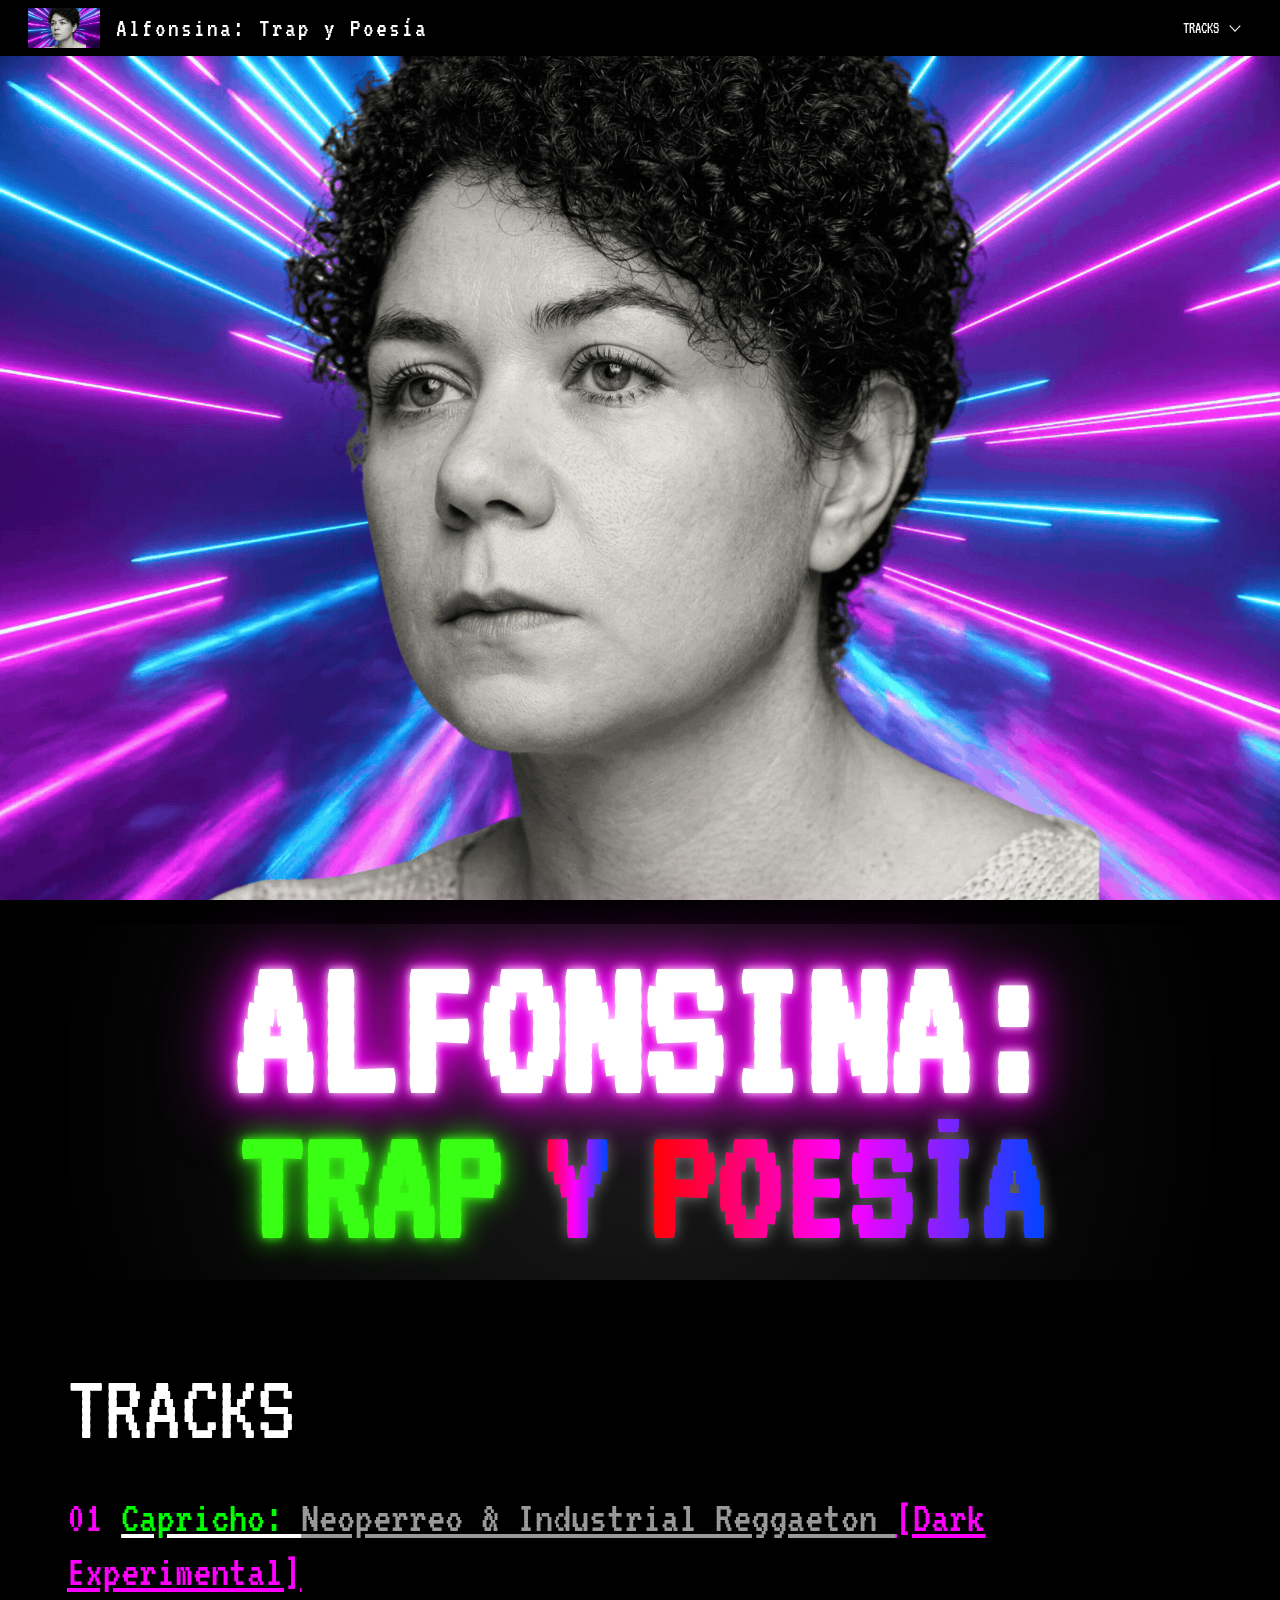
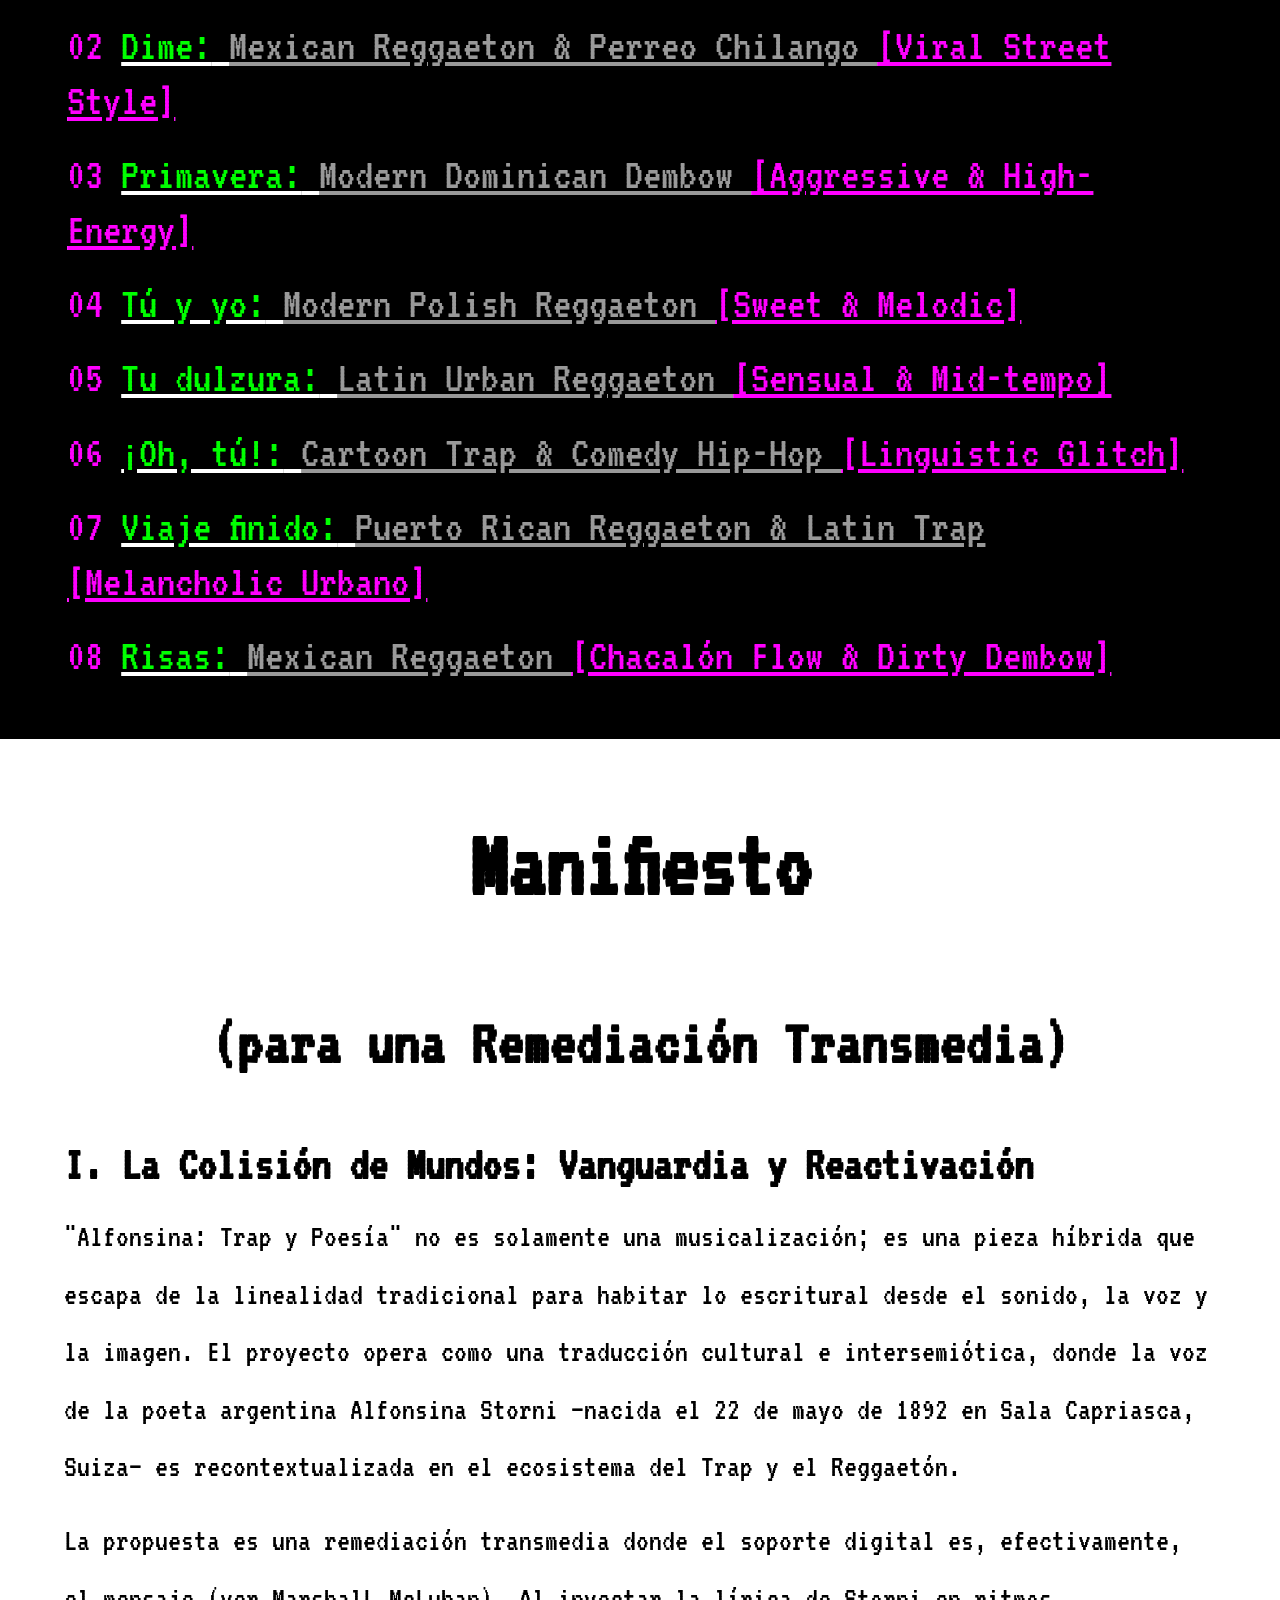
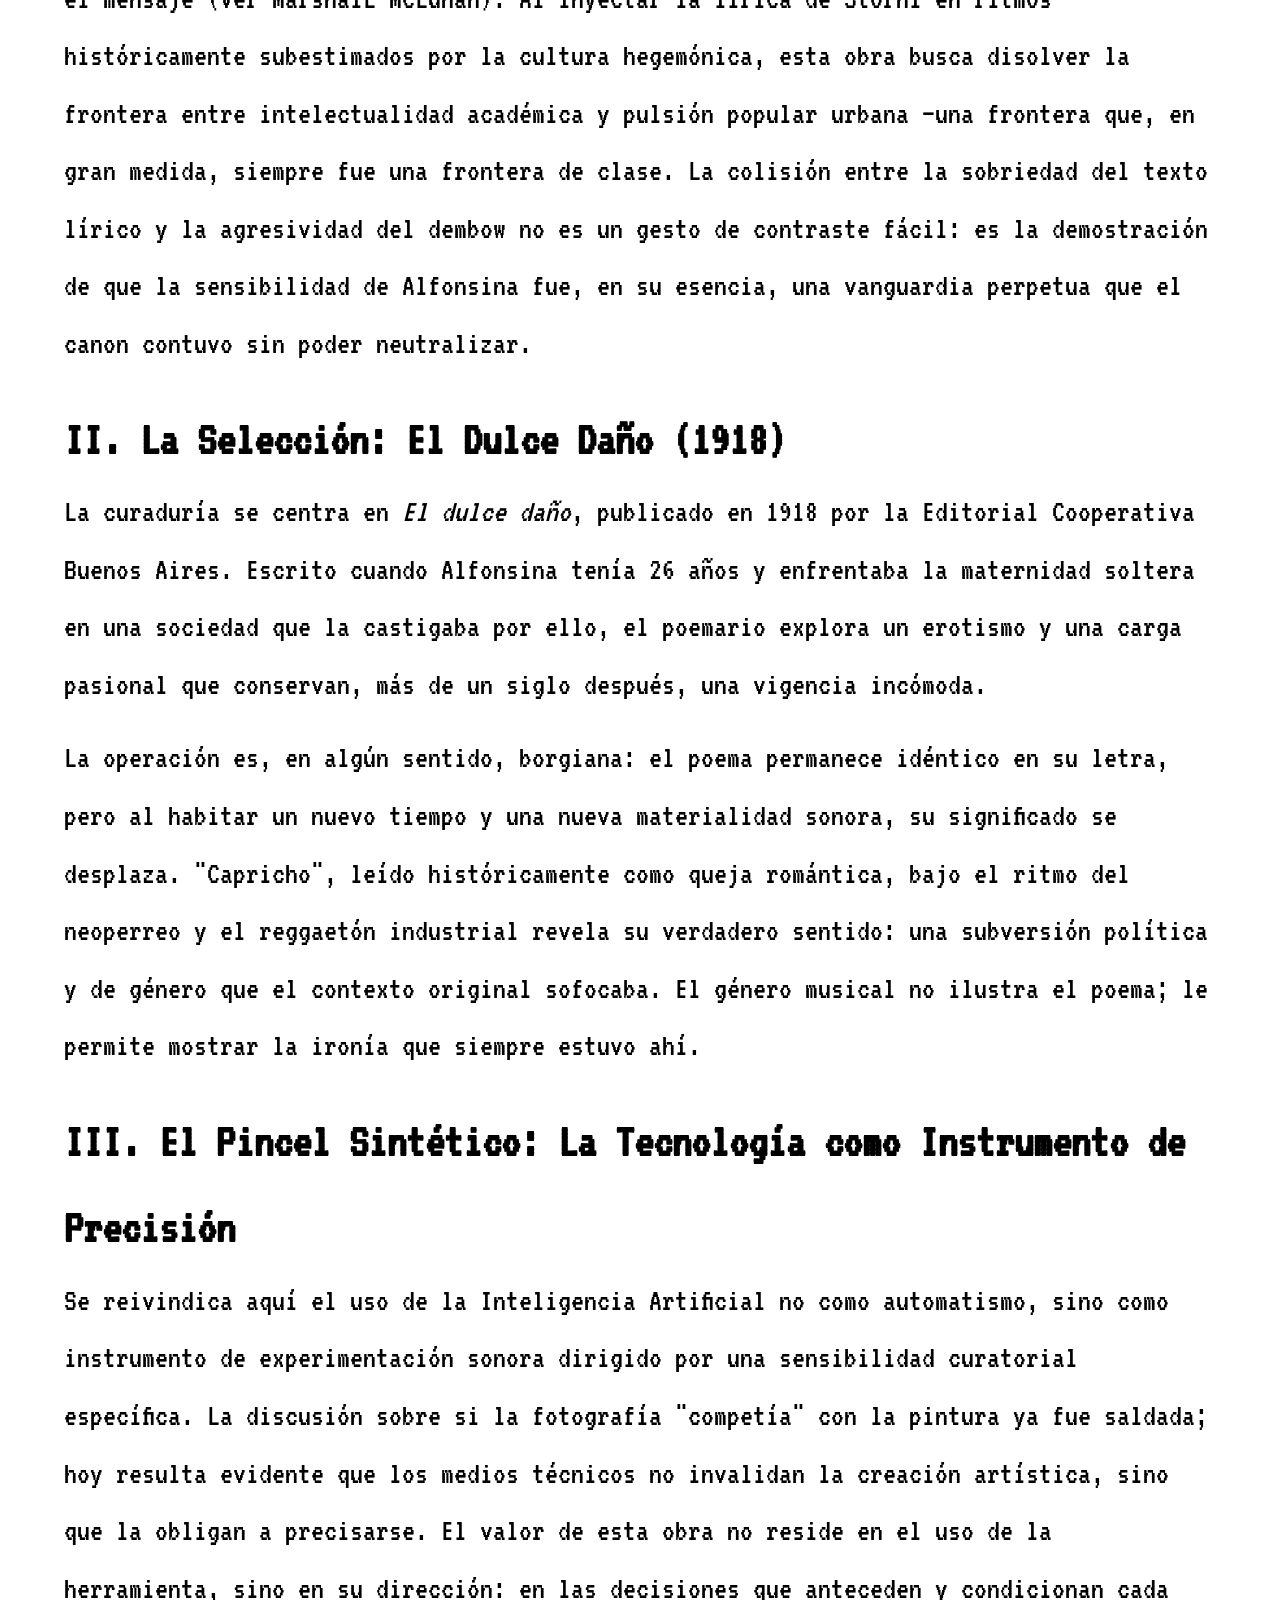
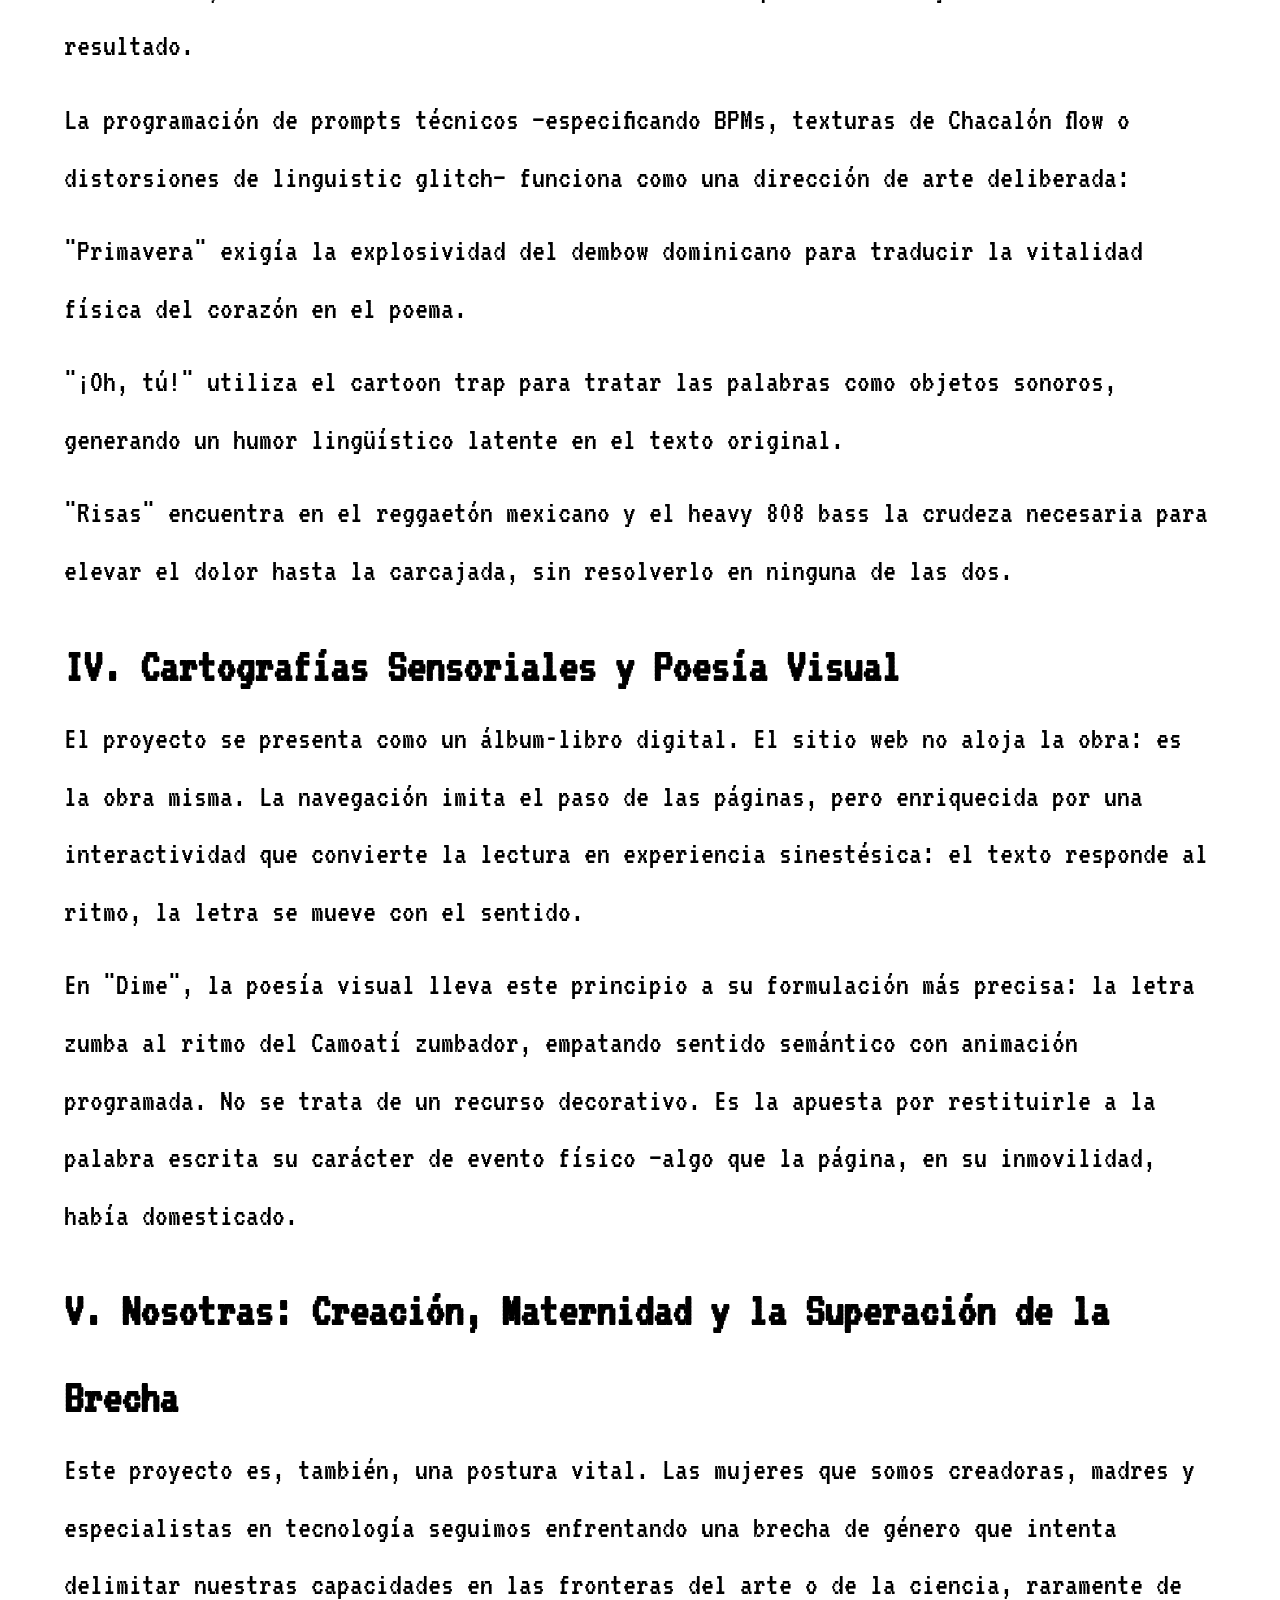
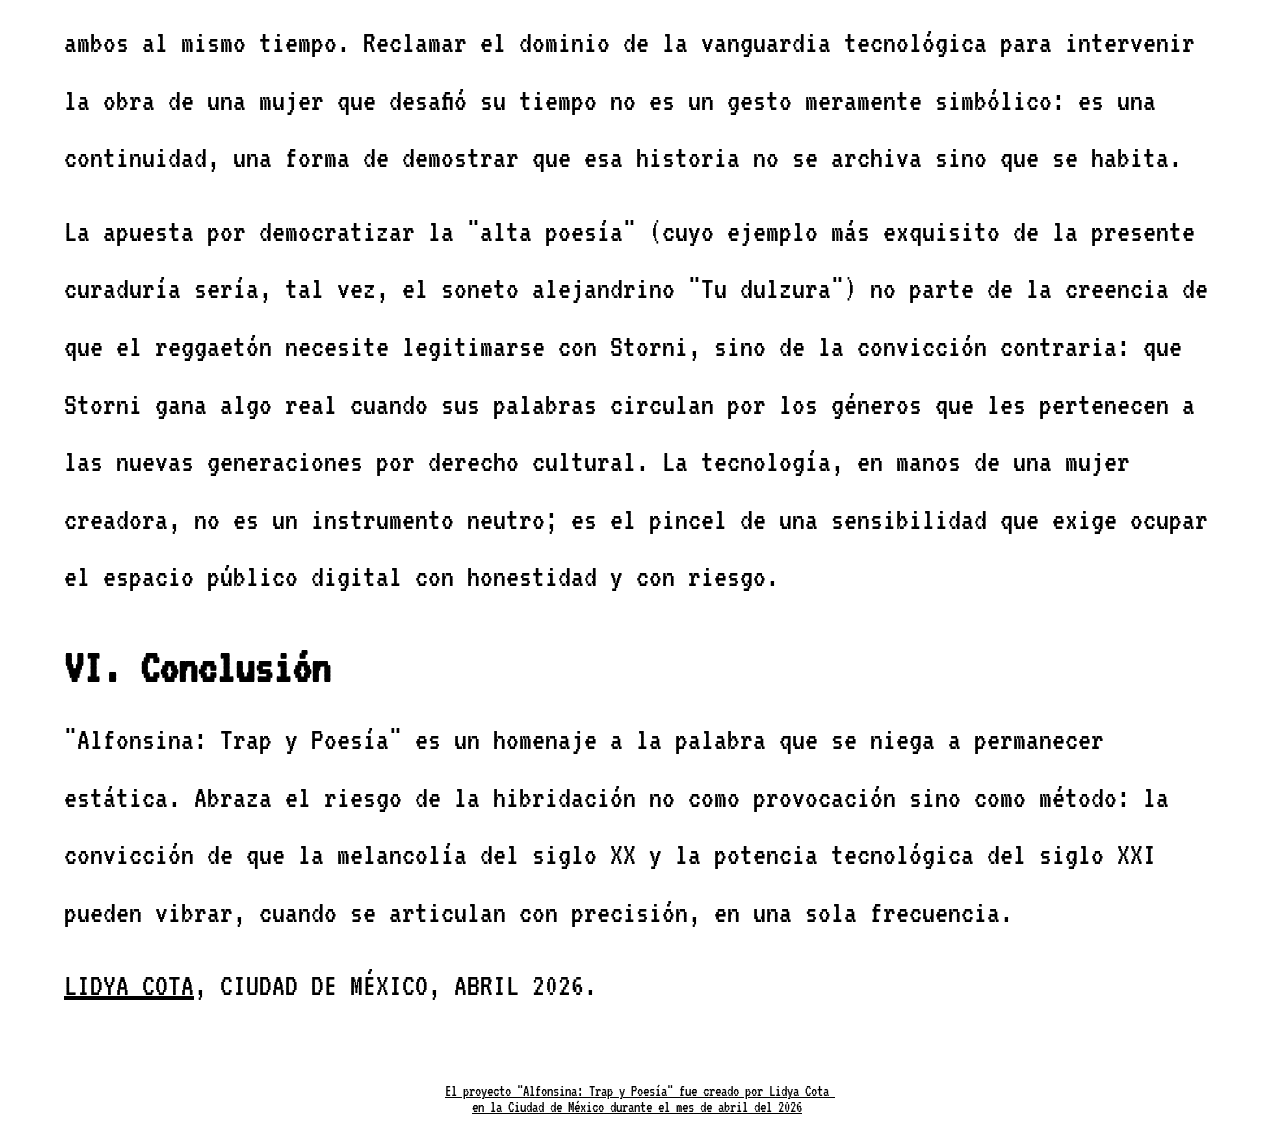
==== index.html @ 33f03bf6 "Initial commit" ====
<!DOCTYPE html>
<html lang="es"><head><meta charset="utf-8"><meta name="viewport" content="width=device-width, initial-scale=1"><meta name="theme-color" content="#050505"><title>Alfonsina: Trap y Poesía</title><link rel="canonical" href="https://alfonsinatrapypoesia.lidyacota.com/"><link rel="icon" href="./assets/alfonsina.png"><link rel="preconnect" href="https://fonts.googleapis.com"><link rel="preconnect" href="https://fonts.gstatic.com" crossorigin><link href="https://fonts.googleapis.com/css2?family=VT323&family=Roboto+Mono:wght@400;700&family=Audiowide&display=swap" rel="stylesheet"><link rel="stylesheet" href="./assets/site.css"><link rel="stylesheet" href="./assets/home.css"><link rel="stylesheet" href="./assets/layout.css"></head><body><header class="site-header"><a class="brand" href="./inicio/index.html"><img src="./assets/alfonsina.png" alt="" width="72" height="40"><span>Alfonsina: Trap y Poesía</span></a><nav class="site-nav"><details class="tracks-menu"><summary>TRACKS</summary><div class="menu-list"><a href="./inicio/index.html">TRACKS</a><a href="./inicio/capricho/index.html">01 Capricho</a><a href="./inicio/dime/index.html">02 Dime</a><a href="./inicio/primavera/index.html">03 Primavera</a><a href="./inicio/tu-y-yo/index.html">04 Tú y yo</a><a href="./inicio/tu-dulzura/index.html">05 Tu dulzura</a><a href="./inicio/oh-tu/index.html">06 ¡Oh, tú!</a><a href="./inicio/viaje-finido/index.html">07 Viaje finido</a><a href="./inicio/risas/index.html">08 Risas</a></div></details></nav></header><main><section class="album-cover"><img class="cover-image" src="./assets/alfonsina-cabecera.gif" alt="" width="1920" height="1080"></section><section class="title-block original-block"><div class="title-art">

    <div class="homepage-container">
        <h1 class="title-main">
            <span class="alfonsina">Alfonsina:</span>
            <div class="bottom-line">
                <span class="trap">Trap</span>
                <span class="y-poesia">y</span>
                <span class="y-poesia">Poesía</span>
            </div>
        </h1>
    </div>

</div></section><section class="track-index" id="tracks"><h2>TRACKS</h2><div class="track-list"><a class="track-row" href="./inicio/capricho/index.html"><span style="color: #ff00ff; font-size: 45.33333333333333px; vertical-align: baseline;">01</span><span style="font-size: 45.33333333333333px; vertical-align: baseline;"> </span><span><span style="color: #00ff00; font-size: 45.33333333333333px; vertical-align: baseline;">Capricho: </span><span style="color: #999999; font-size: 45.33333333333333px; text-decoration: underline; vertical-align: baseline;">Neoperreo &amp; Industrial Reggaeton </span><span style="color: #ff00ff; font-size: 45.33333333333333px; text-decoration: underline; vertical-align: baseline;">[Dark Experimental]</span></span></a><a class="track-row" href="./inicio/dime/index.html"><span style="color: #ff00ff; font-size: 45.33333333333333px; vertical-align: baseline;">02</span><span style="font-size: 45.33333333333333px; vertical-align: baseline;"> </span><span><span style="color: #00ff00; font-size: 45.33333333333333px; vertical-align: baseline;">Dime:</span><span style="color: #999999; font-size: 45.33333333333333px; vertical-align: baseline;"> </span><span style="color: #999999; font-size: 45.33333333333333px; text-decoration: underline; vertical-align: baseline;">Mexican Reggaeton &amp; Perreo Chilango </span><span style="color: #ff00ff; font-size: 45.33333333333333px; text-decoration: underline; vertical-align: baseline;">[Viral Street Style]</span></span></a><a class="track-row" href="./inicio/primavera/index.html"><span style="color: #ff00ff; font-size: 45.33333333333333px; vertical-align: baseline;">03</span><span style="font-size: 45.33333333333333px; vertical-align: baseline;"> </span><span><span style="color: #00ff00; font-size: 45.33333333333333px; vertical-align: baseline;">Primavera:</span><span style="color: #999999; font-size: 45.33333333333333px; vertical-align: baseline;"> </span><span style="color: #999999; font-size: 45.33333333333333px; text-decoration: underline; vertical-align: baseline;">Modern Dominican Dembow </span><span style="color: #ff00ff; font-size: 45.33333333333333px; text-decoration: underline; vertical-align: baseline;">[Aggressive &amp; High-Energy]</span></span></a><a class="track-row" href="./inicio/tu-y-yo/index.html"><span style="color: #ff00ff; font-size: 45.33333333333333px; vertical-align: baseline;">04</span><span style="font-size: 45.33333333333333px; vertical-align: baseline;"> </span><span><span style="color: #00ff00; font-size: 45.33333333333333px; vertical-align: baseline;">Tú y yo:</span><span style="color: #999999; font-size: 45.33333333333333px; vertical-align: baseline;"> </span><span style="color: #999999; font-size: 45.33333333333333px; text-decoration: underline; vertical-align: baseline;">Modern Polish Reggaeton </span><span style="color: #ff00ff; font-size: 45.33333333333333px; text-decoration: underline; vertical-align: baseline;">[Sweet &amp; Melodic]</span></span></a><a class="track-row" href="./inicio/tu-dulzura/index.html"><span style="color: #ff00ff; font-size: 45.33333333333333px; vertical-align: baseline;">05</span><span style="font-size: 45.33333333333333px; vertical-align: baseline;"> </span><span><span style="color: #00ff00; font-size: 45.33333333333333px; vertical-align: baseline;">Tu dulzura:</span><span style="color: #999999; font-size: 45.33333333333333px; vertical-align: baseline;"> </span><span style="color: #999999; font-size: 45.33333333333333px; text-decoration: underline; vertical-align: baseline;">Latin Urban Reggaeton </span><span style="color: #ff00ff; font-size: 45.33333333333333px; text-decoration: underline; vertical-align: baseline;">[Sensual &amp; Mid-tempo]</span></span></a><a class="track-row" href="./inicio/oh-tu/index.html"><span style="color: #ff00ff; font-size: 45.33333333333333px; vertical-align: baseline;">06</span><span style="font-size: 45.33333333333333px; vertical-align: baseline;"> </span><span><span style="color: #00ff00; font-size: 45.33333333333333px; vertical-align: baseline;">¡Oh, tú!:</span><span style="color: #999999; font-size: 45.33333333333333px; vertical-align: baseline;"> </span><span style="color: #999999; font-size: 45.33333333333333px; text-decoration: underline; vertical-align: baseline;">Cartoon Trap &amp; Comedy Hip-Hop </span><span style="color: #ff00ff; font-size: 45.33333333333333px; text-decoration: underline; vertical-align: baseline;">[Linguistic Glitch]</span></span></a><a class="track-row" href="./inicio/viaje-finido/index.html"><span style="color: #ff00ff; font-size: 45.33333333333333px; vertical-align: baseline;">07</span><span style="font-size: 45.33333333333333px; vertical-align: baseline;"> </span><span><span style="color: #00ff00; font-size: 45.33333333333333px; vertical-align: baseline;">Viaje finido:</span><span style="color: #999999; font-size: 45.33333333333333px; vertical-align: baseline;"> </span><span style="color: #999999; font-size: 45.33333333333333px; text-decoration: underline; vertical-align: baseline;">Puerto Rican Reggaeton &amp; Latin Trap </span><span style="color: #ff00ff; font-size: 45.33333333333333px; text-decoration: underline; vertical-align: baseline;">[Melancholic Urbano]</span></span></a><a class="track-row" href="./inicio/risas/index.html"><span style="color: #ff00ff; font-size: 45.33333333333333px; vertical-align: baseline;">08</span><span style="font-size: 45.33333333333333px; vertical-align: baseline;"> </span><span><span style="color: #00ff00; font-size: 45.33333333333333px; vertical-align: baseline;">Risas:</span><span style="color: #999999; font-size: 45.33333333333333px; vertical-align: baseline;"> </span><span style="color: #999999; font-size: 45.33333333333333px; text-decoration: underline; vertical-align: baseline;">Mexican Reggaeton </span><span style="color: #ff00ff; font-size: 45.33333333333333px; text-decoration: underline; vertical-align: baseline;">[Chacalón Flow &amp; Dirty Dembow]</span></span></a></div></section></main><section class="manifesto" id="manifiesto"><div class="manifesto-inner"><h1 style="line-height: 1.656; text-align: center;"><span style="color: #000000; font-size: 96.0px; font-variant: normal; vertical-align: baseline;">Manifiesto</span></h1><h1 style="background-color: transparent; border-bottom: none; border-left: none; border-right: none; border-top: none; line-height: 1.656; margin-bottom: 0.0pt; margin-top: 34.0pt; padding-bottom: 0.0pt; padding-left: 0.0pt; padding-right: 0.0pt; padding-top: 0.0pt; text-align: center;"><span style="color: #000000; font-size: 64.0px; font-variant: normal; vertical-align: baseline;">(para una Remediación Transmedia)</span></h1><p style="background-color: transparent; border-bottom: none; border-left: none; border-right: none; border-top: none; line-height: 1.38; margin-bottom: 0.0pt; margin-top: 0.0pt; padding-bottom: 0.0pt; padding-left: 0.0pt; padding-right: 0.0pt; padding-top: 0.0pt;"><br></p><h2 style="background-color: transparent; border-bottom: none; border-left: none; border-right: none; border-top: none; line-height: 1.7999999999999998; margin-bottom: 0.0pt; margin-top: 18.0pt; padding-bottom: 0.0pt; padding-left: 0.0pt; padding-right: 0.0pt; padding-top: 0.0pt;"><span style="color: #000000; font-size: 48.0px; font-variant: normal; vertical-align: baseline;">I. La Colisión de Mundos: Vanguardia y Reactivación</span></h2><p style="line-height: 1.7999999999999998;"><span style="color: #000000; font-size: 32.0px; font-variant: normal; vertical-align: baseline;">"Alfonsina: Trap y Poesía" no es solamente una musicalización; es una pieza híbrida que escapa de la linealidad tradicional para habitar lo escritural desde el sonido, la voz y la imagen. El proyecto opera como una traducción cultural e intersemiótica, donde la voz de la poeta argentina Alfonsina Storni —nacida el 22 de mayo de 1892 en Sala Capriasca, Suiza— es recontextualizada en el ecosistema del Trap y el Reggaetón.</span></p><p style="line-height: 1.7999999999999998;"><span style="color: #000000; font-size: 32.0px; font-variant: normal; vertical-align: baseline;">La propuesta es una remediación transmedia donde el soporte digital es, efectivamente, el mensaje (ver MarshalL McLuhan). Al inyectar la lírica de Storni en ritmos históricamente subestimados por la cultura hegemónica, esta obra busca disolver la frontera entre intelectualidad académica y pulsión popular urbana —una frontera que, en gran medida, siempre fue una frontera de clase. La colisión entre la sobriedad del texto lírico y la agresividad del dembow no es un gesto de contraste fácil: es la demostración de que la sensibilidad de Alfonsina fue, en su esencia, una vanguardia perpetua que el canon contuvo sin poder neutralizar.</span></p><p style="background-color: transparent; border-bottom: none; border-left: none; border-right: none; border-top: none; line-height: 1.38; margin-bottom: 0.0pt; margin-top: 0.0pt; padding-bottom: 0.0pt; padding-left: 0.0pt; padding-right: 0.0pt; padding-top: 0.0pt;"><br></p><h2 style="background-color: transparent; border-bottom: none; border-left: none; border-right: none; border-top: none; line-height: 1.7999999999999998; margin-bottom: 0.0pt; margin-top: 18.0pt; padding-bottom: 0.0pt; padding-left: 0.0pt; padding-right: 0.0pt; padding-top: 0.0pt;"><span style="color: #000000; font-size: 48.0px; font-variant: normal; vertical-align: baseline;">II. La Selección: El Dulce Daño (1918)</span></h2><p style="line-height: 1.7999999999999998;"><span style="color: #000000; font-size: 32.0px; font-variant: normal; vertical-align: baseline;">La curaduría se centra en </span><span style="color: #000000; font-size: 32.0px; font-style: italic; font-variant: normal; vertical-align: baseline;">El dulce daño</span><span style="color: #000000; font-size: 32.0px; font-variant: normal; vertical-align: baseline;">, publicado en 1918 por la Editorial Cooperativa Buenos Aires. Escrito cuando Alfonsina tenía 26 años y enfrentaba la maternidad soltera en una sociedad que la castigaba por ello, el poemario explora un erotismo y una carga pasional que conservan, más de un siglo después, una vigencia incómoda.</span></p><p style="line-height: 1.7999999999999998;"><span style="color: #000000; font-size: 32.0px; font-variant: normal; vertical-align: baseline;">La operación es, en algún sentido, borgiana: el poema permanece idéntico en su letra, pero al habitar un nuevo tiempo y una nueva materialidad sonora, su significado se desplaza. "Capricho", leído históricamente como queja romántica, bajo el ritmo del neoperreo y el reggaetón industrial revela su verdadero sentido: una subversión política y de género que el contexto original sofocaba. El género musical no ilustra el poema; le permite mostrar la ironía que siempre estuvo ahí.</span></p><p style="background-color: transparent; border-bottom: none; border-left: none; border-right: none; border-top: none; line-height: 1.38; margin-bottom: 0.0pt; margin-top: 0.0pt; padding-bottom: 0.0pt; padding-left: 0.0pt; padding-right: 0.0pt; padding-top: 0.0pt;"><br></p><h2 style="background-color: transparent; border-bottom: none; border-left: none; border-right: none; border-top: none; line-height: 1.7999999999999998; margin-bottom: 0.0pt; margin-top: 18.0pt; padding-bottom: 0.0pt; padding-left: 0.0pt; padding-right: 0.0pt; padding-top: 0.0pt;"><span style="color: #000000; font-size: 48.0px; font-variant: normal; vertical-align: baseline;">III. El Pincel Sintético: La Tecnología como Instrumento de Precisión</span></h2><p style="line-height: 1.7999999999999998;"><span style="color: #000000; font-size: 32.0px; font-variant: normal; vertical-align: baseline;">Se reivindica aquí el uso de la Inteligencia Artificial no como automatismo, sino como instrumento de experimentación sonora dirigido por una sensibilidad curatorial específica. La discusión sobre si la fotografía "competía" con la pintura ya fue saldada; hoy resulta evidente que los medios técnicos no invalidan la creación artística, sino que la obligan a precisarse. El valor de esta obra no reside en el uso de la herramienta, sino en su dirección: en las decisiones que anteceden y condicionan cada resultado.</span></p><p style="line-height: 1.7999999999999998;"><span style="color: #000000; font-size: 32.0px; font-variant: normal; vertical-align: baseline;">La programación de prompts técnicos —especificando BPMs, texturas de Chacalón flow o distorsiones de linguistic glitch— funciona como una dirección de arte deliberada:</span></p><p style="background-color: transparent; border-bottom: none; border-left: none; border-right: none; border-top: none; line-height: 1.38; margin-bottom: 0.0pt; margin-top: 0.0pt; padding-bottom: 0.0pt; padding-left: 0.0pt; padding-right: 0.0pt; padding-top: 0.0pt;"><br></p><p style="line-height: 1.7999999999999998;"><span style="color: #000000; font-size: 32.0px; font-variant: normal; vertical-align: baseline;">"Primavera" exigía la explosividad del dembow dominicano para traducir la vitalidad física del corazón en el poema.</span></p><p style="line-height: 1.7999999999999998;"><span style="color: #000000; font-size: 32.0px; font-variant: normal; vertical-align: baseline;">"¡Oh, tú!" utiliza el cartoon trap para tratar las palabras como objetos sonoros, generando un humor lingüístico latente en el texto original.</span></p><p style="line-height: 1.7999999999999998;"><span style="color: #000000; font-size: 32.0px; font-variant: normal; vertical-align: baseline;">"Risas" encuentra en el reggaetón mexicano y el heavy 808 bass la crudeza necesaria para elevar el dolor hasta la carcajada, sin resolverlo en ninguna de las dos.</span></p><p style="background-color: transparent; border-bottom: none; border-left: none; border-right: none; border-top: none; line-height: 1.38; margin-bottom: 0.0pt; margin-top: 0.0pt; padding-bottom: 0.0pt; padding-left: 0.0pt; padding-right: 0.0pt; padding-top: 0.0pt;"><br></p><p style="background-color: transparent; border-bottom: none; border-left: none; border-right: none; border-top: none; line-height: 1.38; margin-bottom: 0.0pt; margin-top: 0.0pt; padding-bottom: 0.0pt; padding-left: 0.0pt; padding-right: 0.0pt; padding-top: 0.0pt;"><br></p><h2 style="background-color: transparent; border-bottom: none; border-left: none; border-right: none; border-top: none; line-height: 1.7999999999999998; margin-bottom: 0.0pt; margin-top: 18.0pt; padding-bottom: 0.0pt; padding-left: 0.0pt; padding-right: 0.0pt; padding-top: 0.0pt;"><span style="color: #000000; font-size: 48.0px; font-variant: normal; vertical-align: baseline;">IV. Cartografías Sensoriales y Poesía Visual</span></h2><p style="line-height: 1.7999999999999998;"><span style="color: #000000; font-size: 32.0px; font-variant: normal; vertical-align: baseline;">El proyecto se presenta como un álbum-libro digital. El sitio web no aloja la obra: es la obra misma. La navegación imita el paso de las páginas, pero enriquecida por una interactividad que convierte la lectura en experiencia sinestésica: el texto responde al ritmo, la letra se mueve con el sentido.</span></p><p style="line-height: 1.7999999999999998;"><span style="color: #000000; font-size: 32.0px; font-variant: normal; vertical-align: baseline;">En "Dime", la poesía visual lleva este principio a su formulación más precisa: la letra zumba al ritmo del Camoatí zumbador, empatando sentido semántico con animación programada. No se trata de un recurso decorativo. Es la apuesta por restituirle a la palabra escrita su carácter de evento físico —algo que la página, en su inmovilidad, había domesticado.</span></p><p style="background-color: transparent; border-bottom: none; border-left: none; border-right: none; border-top: none; line-height: 1.38; margin-bottom: 0.0pt; margin-top: 0.0pt; padding-bottom: 0.0pt; padding-left: 0.0pt; padding-right: 0.0pt; padding-top: 0.0pt;"><br></p><h2 style="background-color: transparent; border-bottom: none; border-left: none; border-right: none; border-top: none; line-height: 1.7999999999999998; margin-bottom: 0.0pt; margin-top: 18.0pt; padding-bottom: 0.0pt; padding-left: 0.0pt; padding-right: 0.0pt; padding-top: 0.0pt;"><span style="color: #000000; font-size: 48.0px; font-variant: normal; vertical-align: baseline;">V. Nosotras: Creación, Maternidad y la Superación de la Brecha</span></h2><p style="line-height: 1.7999999999999998;"><span style="color: #000000; font-size: 32.0px; font-variant: normal; vertical-align: baseline;">Este proyecto es, también, una postura vital. Las mujeres que somos creadoras, madres y especialistas en tecnología seguimos enfrentando una brecha de género que intenta delimitar nuestras capacidades en las fronteras del arte o de la ciencia, raramente de ambos al mismo tiempo. Reclamar el dominio de la vanguardia tecnológica para intervenir la obra de una mujer que desafió su tiempo no es un gesto meramente simbólico: es una continuidad, una forma de demostrar que esa historia no se archiva sino que se habita.</span></p><p style="line-height: 1.7999999999999998;"><span style="color: #000000; font-size: 32.0px; font-variant: normal; vertical-align: baseline;">La apuesta por democratizar la "alta poesía" (cuyo ejemplo más exquisito de la presente curaduría sería, tal vez, el soneto alejandrino "Tu dulzura") no parte de la creencia de que el reggaetón necesite legitimarse con Storni, sino de la convicción contraria: que Storni gana algo real cuando sus palabras circulan por los géneros que les pertenecen a las nuevas generaciones por derecho cultural. La tecnología, en manos de una mujer creadora, no es un instrumento neutro; es el pincel de una sensibilidad que exige ocupar el espacio público digital con honestidad y con riesgo.</span></p><p style="background-color: transparent; border-bottom: none; border-left: none; border-right: none; border-top: none; line-height: 1.38; margin-bottom: 0.0pt; margin-top: 0.0pt; padding-bottom: 0.0pt; padding-left: 0.0pt; padding-right: 0.0pt; padding-top: 0.0pt;"><br></p><h3 style="background-color: transparent; border-bottom: none; border-left: none; border-right: none; border-top: none; line-height: 1.7999999999999998; margin-bottom: 0.0pt; margin-top: 14.0pt; padding-bottom: 0.0pt; padding-left: 0.0pt; padding-right: 0.0pt; padding-top: 0.0pt;"><span style="color: #000000; font-size: 48.0px; font-variant: normal; vertical-align: baseline;">VI. Conclusión</span></h3><p style="line-height: 1.7999999999999998;"><span style="color: #000000; font-size: 32.0px; font-variant: normal; vertical-align: baseline;">"Alfonsina: Trap y Poesía" es un homenaje a la palabra que se niega a permanecer estática. Abraza el riesgo de la hibridación no como provocación sino como método: la convicción de que la melancolía del siglo XX y la potencia tecnológica del siglo XXI pueden vibrar, cuando se articulan con precisión, en una sola frecuencia.</span></p><p style="background-color: transparent; border-bottom: none; border-left: none; border-right: none; border-top: none; line-height: 1.38; margin-bottom: 0.0pt; margin-top: 0.0pt; padding-bottom: 0.0pt; padding-left: 0.0pt; padding-right: 0.0pt; padding-top: 0.0pt;"><br></p><p style="background-color: transparent; border-bottom: none; border-left: none; border-right: none; border-top: none; line-height: 1.38; margin-bottom: 0.0pt; margin-top: 0.0pt; padding-bottom: 0.0pt; padding-left: 0.0pt; padding-right: 0.0pt; padding-top: 0.0pt;"><br></p><p style="line-height: 1.7999999999999998;"><a href="https://lidyacota.com/"><span style="font-size: 32.0px; font-variant: normal; text-decoration: underline; vertical-align: baseline;">LIDYA COTA</span></a><span style="color: #000000; font-size: 32.0px; font-variant: normal; vertical-align: baseline;">, CIUDAD DE MÉXICO,</span><span style="color: #000000; font-size: 32.0px; font-variant: normal; vertical-align: baseline;"> ABRIL 2026.</span></p></div></section><footer class="credits"><small style="display: block; text-align: center;"><a href="https://lidyacota.com/"><span style="font-size: 16.0px; text-decoration: underline; vertical-align: baseline;">El proyecto "Alfonsina: Trap y Poesía" fue creado por Lidya Cota&nbsp;</span></a></small><small style="display: block; text-align: center;"><a href="https://lidyacota.com/"><span style="font-size: 16.0px; text-decoration: underline; vertical-align: baseline;">en la Ciudad de México durante el mes de abril del 2026</span></a><span style="font-size: 16.0px; vertical-align: baseline;">&nbsp;</span></small></footer></body></html>
---- assets/site.css ----
*{box-sizing:border-box}html{background:#000;scroll-padding-top:72px}body{margin:0;background:#000;color:white;font-family:'VT323',monospace}a{color:inherit}a:focus-visible,summary:focus-visible,[role=button]:focus-visible{outline:3px solid #39ff14;outline-offset:4px}.site-header{height:56px;position:sticky;top:0;z-index:200;background:#000;display:flex;align-items:center;justify-content:space-between;padding:8px 28px;gap:20px}.brand{display:flex;align-items:center;gap:16px;color:white;text-decoration:none;font-size:26.6667px;letter-spacing:2px;white-space:nowrap}.brand img{object-fit:cover}.site-nav{font-size:16px}.tracks-menu{position:relative}.tracks-menu summary{cursor:pointer;list-style:none;padding:12px 8px;white-space:nowrap}.tracks-menu summary:after{content:'';display:inline-block;width:7px;height:7px;border-right:1px solid;border-bottom:1px solid;transform:rotate(45deg);margin:0 5px 3px 12px}.tracks-menu summary::-webkit-details-marker{display:none}.menu-list{position:absolute;right:0;top:100%;min-width:185px;background:#181818;box-shadow:0 8px 20px #0008;padding:8px 0;max-height:calc(100svh - 76px);overflow:auto}.menu-list a{display:block;padding:12px 22px;text-decoration:none;white-space:nowrap}.menu-list a:hover,.menu-list a:focus-visible{background:#333}.album-cover{height:calc(100svh - 56px);min-height:400px;background:#000}.cover-image{width:100%;height:100%;object-fit:cover;display:block}.original-block{width:89.501953125%;margin:0 auto;container-type:inline-size}.title-block{padding:24px 0}.track-index{width:89.501953125%;margin:auto;padding:24px 0 36px}.track-index>h2{font-size:96px;font-weight:400;margin:24px 0;line-height:1.2}.track-row{display:block;font-size:45.3333px;line-height:1.2;font-weight:400;margin:0 0 20px;text-decoration:none}.track-row>span:last-child{text-decoration:underline}.video-section{background:#000;padding:24px 0}.video-frame{width:89.501953125%;aspect-ratio:16/8.5;margin:auto}.video-frame iframe{width:100%;height:100%;display:block;border:0}.prompt-section,.poem-section{background:#e526ef;padding:24px 0}.track-navigation{display:flex;justify-content:center;gap:30px;background:#e526ef;padding:28px 5%;font-size:45.3333px;line-height:1.2}.track-navigation a{color:#00ff00;text-decoration:underline}.manifesto{background:#fff;color:#000;padding:28px 5%;font-family:'VT323',monospace}.manifesto-inner{width:100%;margin:auto}.manifesto p{margin-top:0}.manifesto p:has(>br:only-child){display:none}.credits{padding:24px 5%;text-align:center;font-size:16px;background:#fff;color:#000}.credits small{display:block}.credits a{color:inherit}
@media(max-width:600px){.site-header{padding:8px 14px;gap:10px}.brand{font-size:26.6667px;min-width:0;gap:10px}.brand span{overflow:hidden;text-overflow:ellipsis}.brand img{width:48px;height:32px}.site-nav{flex:none}.original-block,.video-frame,.track-index{width:92%}.album-cover{min-height:360px}.track-row{overflow-wrap:break-word}.manifesto-inner{overflow-wrap:break-word}.track-navigation{gap:20px}}
---- assets/home.css ----
.title-art{
        --neon-pink: #ff00ff;
        --neon-green: #39ff14;
        --bg-black: #000;
        --margin-safe: 4cqw;
    }
.title-art{
        margin: 0;
        padding: 0;
        background-color: var(--bg-black);
        font-family: 'VT323', monospace;
        display: flex;
        justify-content: center;
        align-items: center;
        min-height: calc(100 * var(--source-vh, 1vh));
        overflow: hidden;
        background: radial-gradient(circle, #1a1a1a 0%, #000 100%);
    }
.title-art .homepage-container{
        width: calc(100cqw - var(--margin-safe));
        text-align: center;
    }
.title-art .title-main{
        font-size: 18cqw; 
        line-height: 0.85;
        text-transform: uppercase;
        margin: 0;
        display: flex;
        flex-direction: column;
        align-items: center;
        width: 100%;
    }
@container (min-width: 1200px){.title-art .title-main{ font-size: 15rem; }}
.title-art .alfonsina{
        color: #fff;
        width: 100%;
        display: block;
        text-shadow: 
            0 0 10px #fff,
            0 0 20px var(--neon-pink),
            0 0 40px var(--neon-pink),
            0 0 80px var(--neon-pink);
        animation: flicker 2s infinite alternate;
    }
.title-art .bottom-line{
        display: flex;
        justify-content: center;
        align-items: center;
        width: 100%;
        white-space: nowrap;
        
        gap: 0.5ch; 
    }
.title-art .bottom-line span{
        font-size: 0.8em;
    }
.title-art .trap{
        color: var(--neon-green);
        text-shadow: 
            0 0 10px var(--neon-green),
            0 0 30px var(--neon-green);
        animation: shake 0.15s infinite;
    }
.title-art .y-poesia{
        background: linear-gradient(90deg, 
            #ff0000, #ff00ff, #0044ff, #00ffff, #39ff14, #ffff00, #ff0000);
        background-size: 300% 100%;
        -webkit-background-clip: text;
        -webkit-text-fill-color: transparent;
        animation: rainbowFlow 3s linear infinite;
        filter: drop-shadow(0 0 8px rgba(255, 255, 255, 0.4));
    }
@keyframes flicker{
        0%, 18%, 22%, 25%, 53%, 57%, 100% { opacity: 1; }
        20%, 24%, 55% { opacity: 0.7; text-shadow: none; }
    }
@keyframes shake{
        0% { transform: translate(0, 0); }
        25% { transform: translate(1px, -1px) rotate(0.2deg); }
        50% { transform: translate(-1px, 1px) rotate(-0.2deg); }
        100% { transform: translate(0, 0); }
    }
@keyframes rainbowFlow{
        0% { background-position: 0% 50%; }
        100% { background-position: 100% 50%; }
    }
@container (max-width: 400px){.title-art .title-main{ font-size: 17cqw; }
.title-art .bottom-line span{ font-size: 0.75em; }}
---- assets/layout.css ----
/* Only the scrolling surfaces and fixed-height clipping of the original embeds are changed.
   Font declarations, colors, borders, shadows and animation timings remain in the original CSS.
   cqw refers to the former embed's width, preserving its original vw-based scale. */
.title-art{min-height:0;height:auto;overflow:visible;padding:20px 0}.title-art .homepage-container{max-width:100%}
.prompt-art{height:auto;overflow:visible}.prompt-art .terminal-container{height:auto;min-height:0;overflow:visible}.prompt-art .scroll-content{height:auto;overflow:visible;flex-grow:0}
.poem-art{position:relative;isolation:isolate;width:100%;height:auto;min-height:0;overflow:visible}.poem-art .poem-terminal{height:auto;min-height:0;overflow:visible}.poem-art .scroll-body{height:auto;overflow:visible;flex-grow:0}.poem-art p{white-space:normal;overflow-wrap:break-word}.track-primavera .poem-art p,.track-tu-y-yo .poem-art p{white-space:pre-wrap}.poem-art #heart-canvas,.poem-art #canvas-risas{position:absolute;inset:0;width:100%;height:100%;pointer-events:none}.poem-art #main-content{height:auto;width:100%}.poem-art #poem-vertical{flex:none;gap:6rem;padding:2vh 0 6vh}.poem-art .stanza pre{white-space:pre-wrap;overflow-wrap:break-word}.poem-art #container{max-width:100%}.track-tu-dulzura .poem-art p{overflow-wrap:break-word}
.track-viaje-finido .poem-art #background-fx{position:absolute;inset:0;width:100%;height:100%}.track-viaje-finido .poem-art #scroll-hint-vertical{position:absolute}.track-viaje-finido .poem-art .stanza{opacity:1;transform:none;filter:none}.track-viaje-finido .poem-art .stanza.visible{animation:original-reveal 1.2s ease-out both}@keyframes original-reveal{from{opacity:0;transform:translateY(100px);filter:blur(10px)}to{opacity:1;transform:none;filter:none}}
.track-oh-tu .poem-art #game-container{height:auto;min-height:0;overflow:visible;touch-action:pan-y}.track-oh-tu .poem-art #scroll-wrapper{height:auto;overflow:visible}.track-oh-tu .poem-art #poem-layer{position:relative;margin:0;white-space:pre-wrap;overflow-wrap:break-word;padding-bottom:180px;pointer-events:auto}.track-oh-tu .poem-art #game-canvas{width:100%;height:100%;pointer-events:none}.track-oh-tu .poem-art #start-screen{justify-content:flex-start;padding-top:50px}.track-oh-tu .poem-art #controls{position:fixed;left:auto;right:24px;bottom:20px;transform:none;display:none;z-index:150}.track-oh-tu .poem-art #controls.active{display:grid}
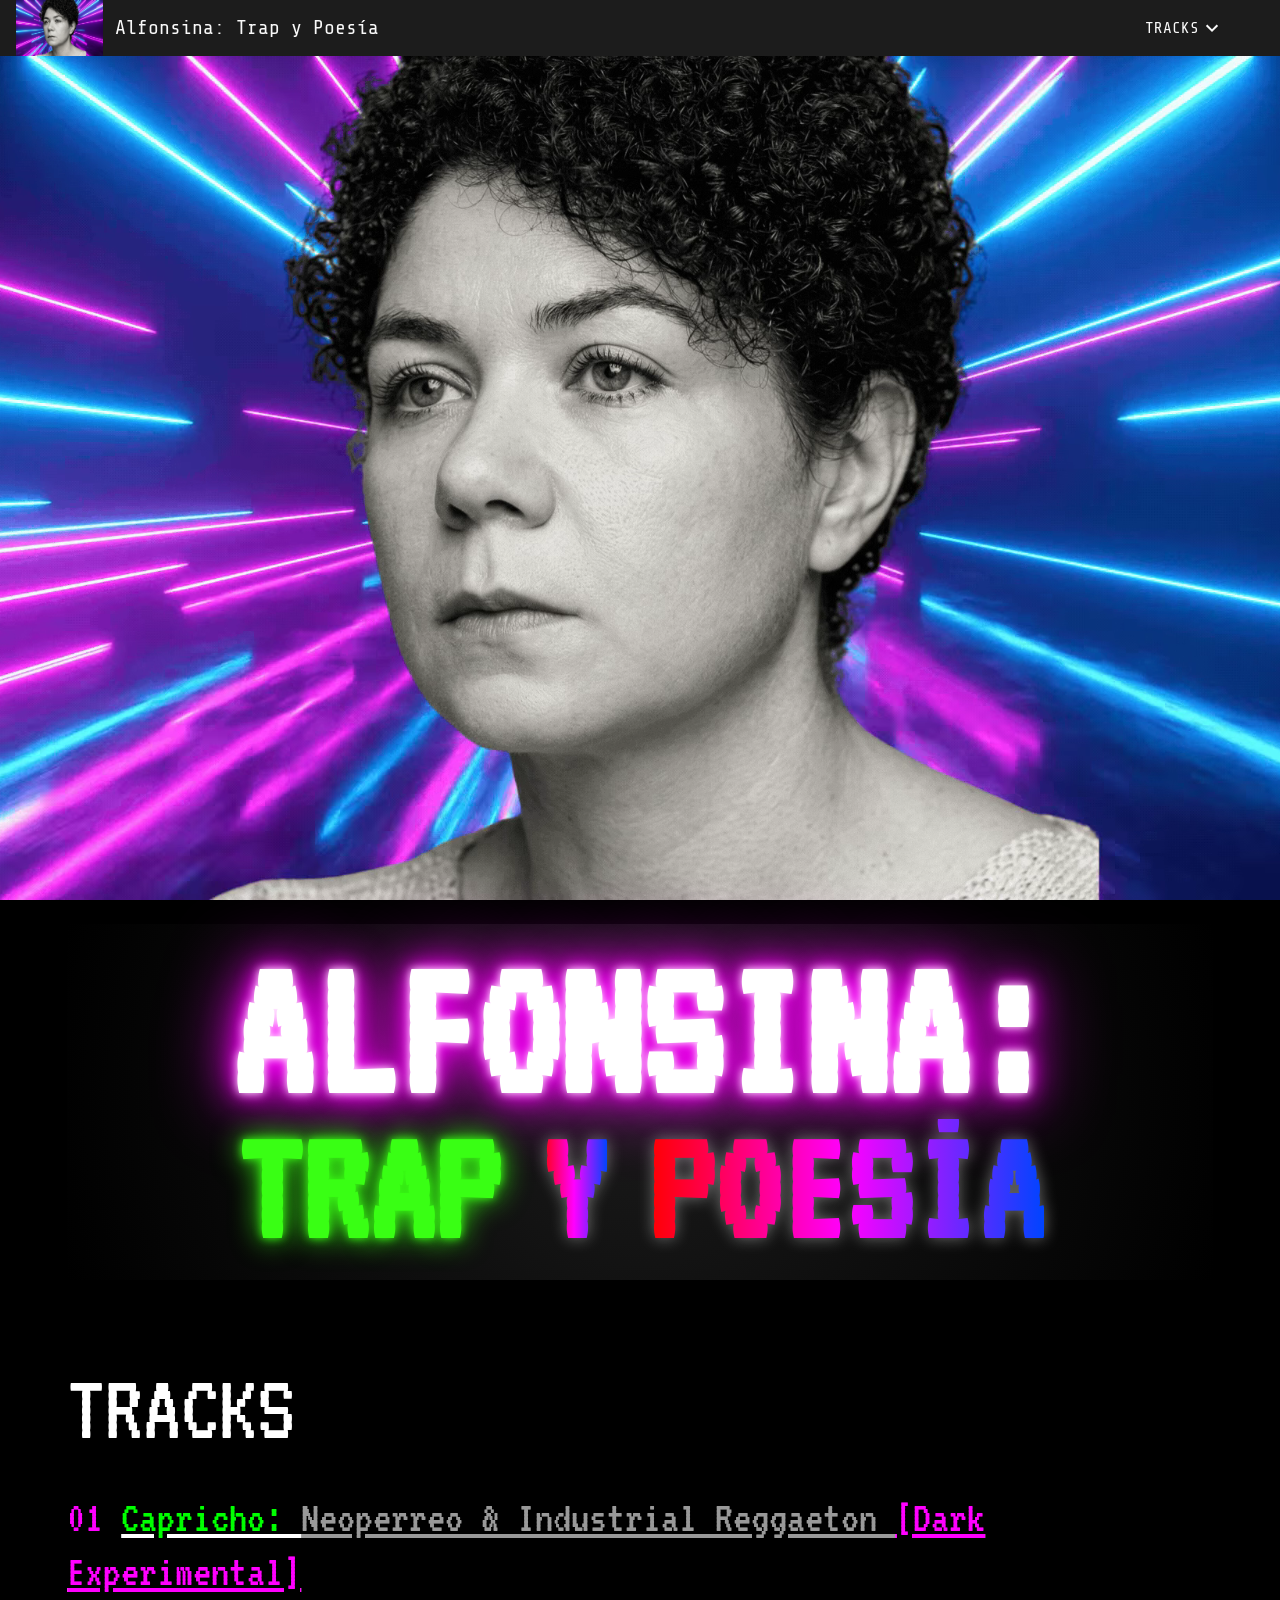
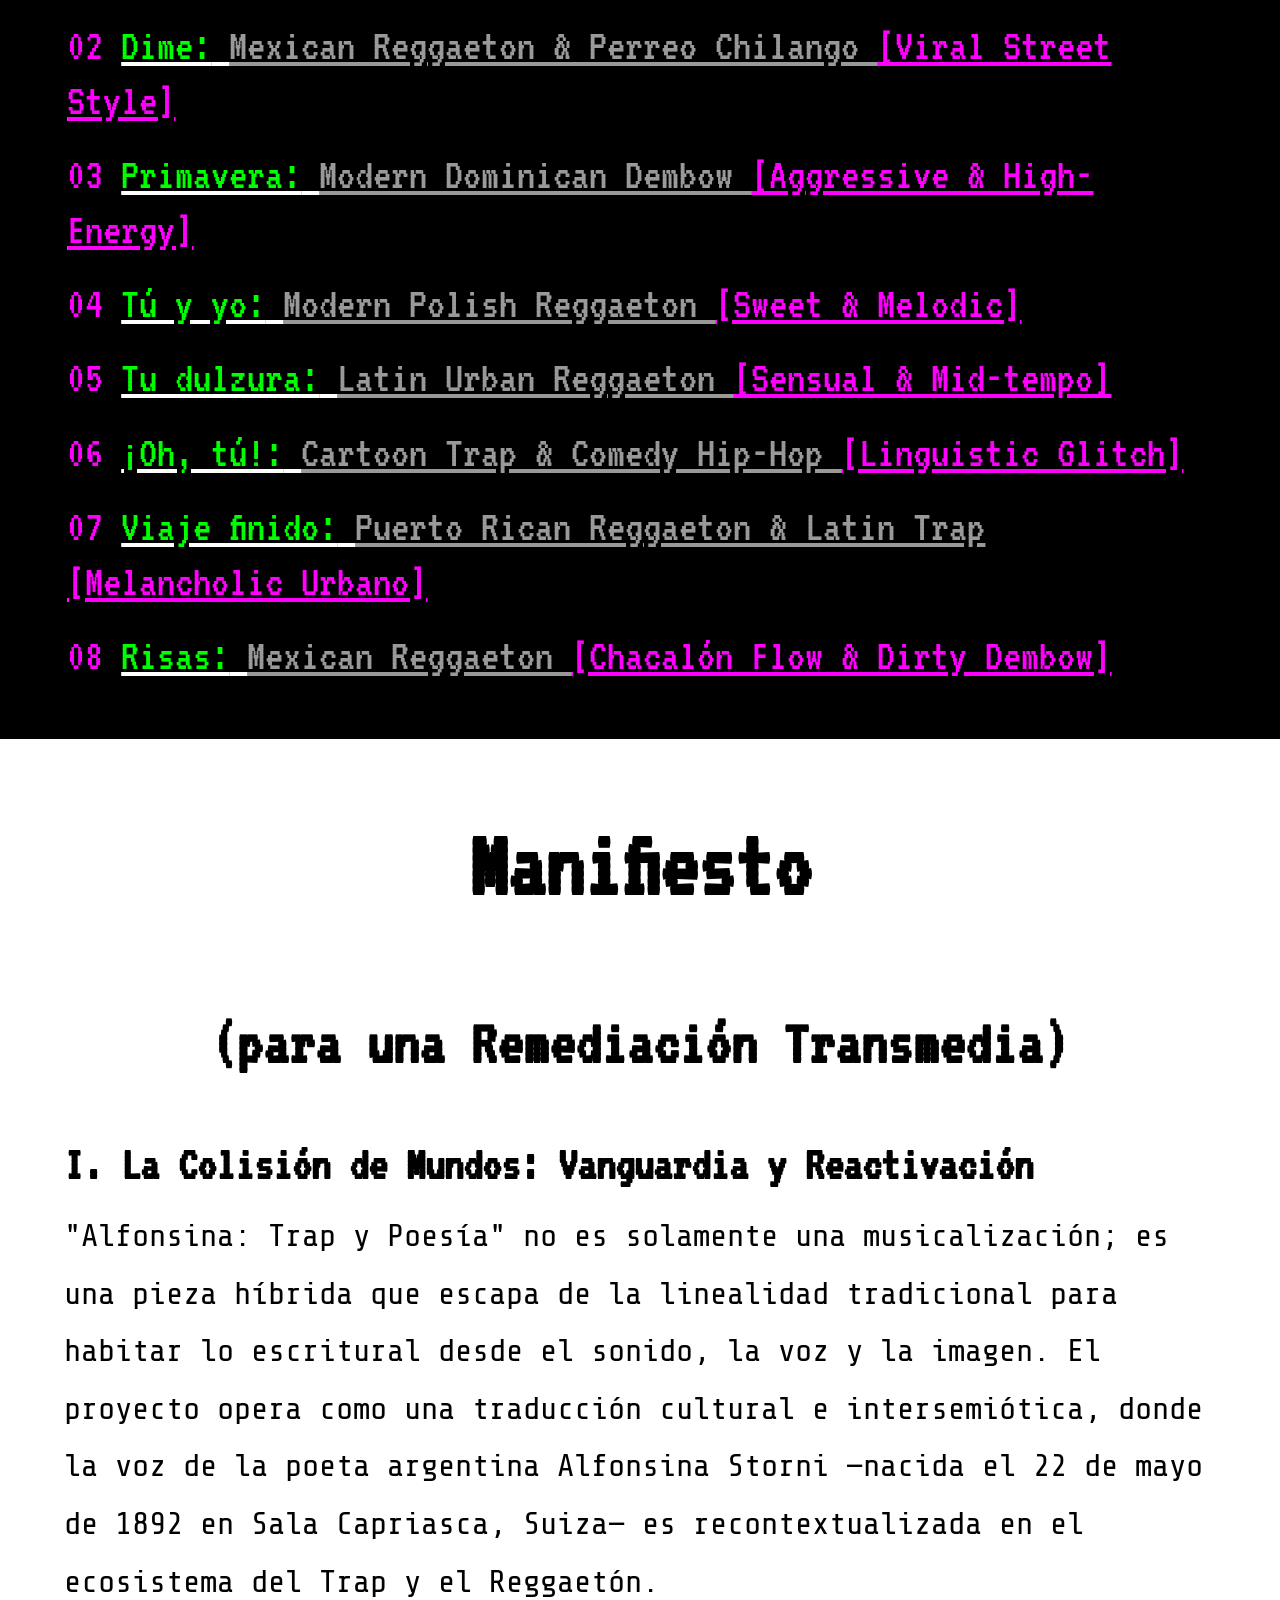
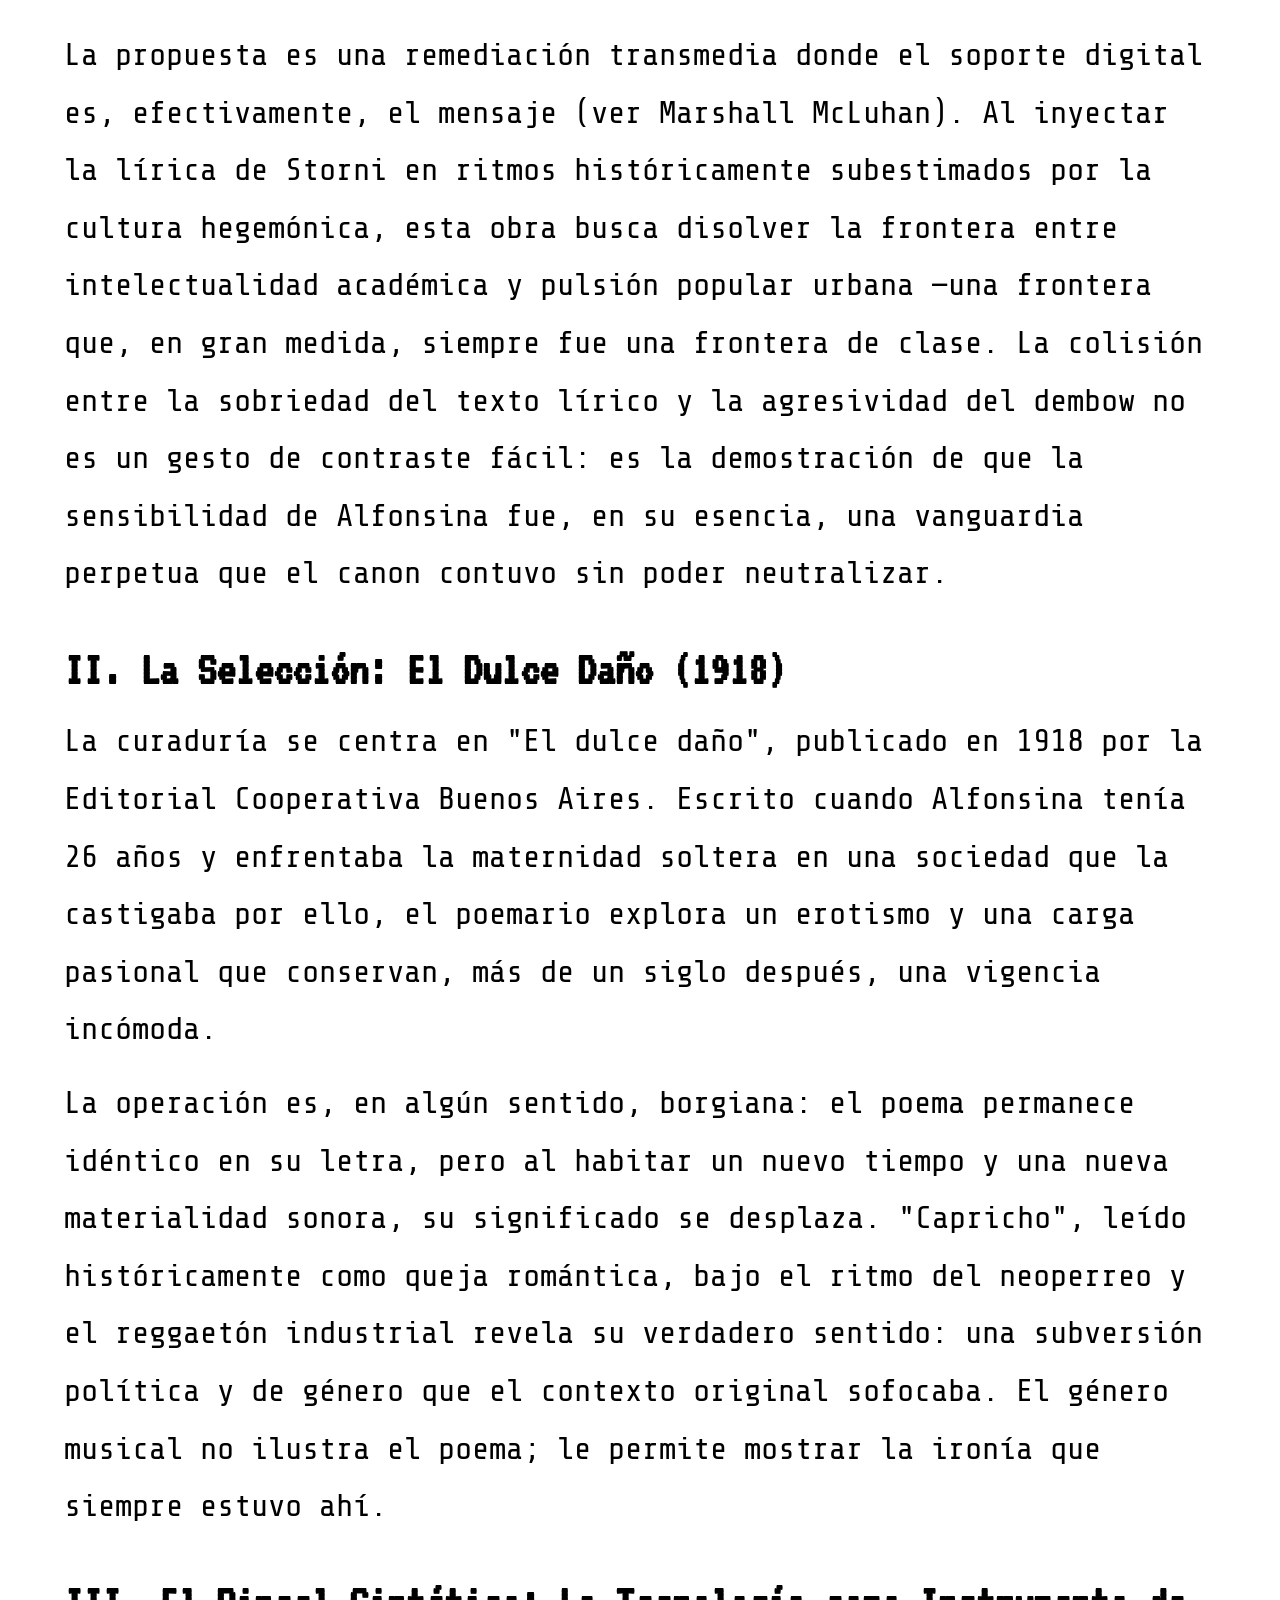
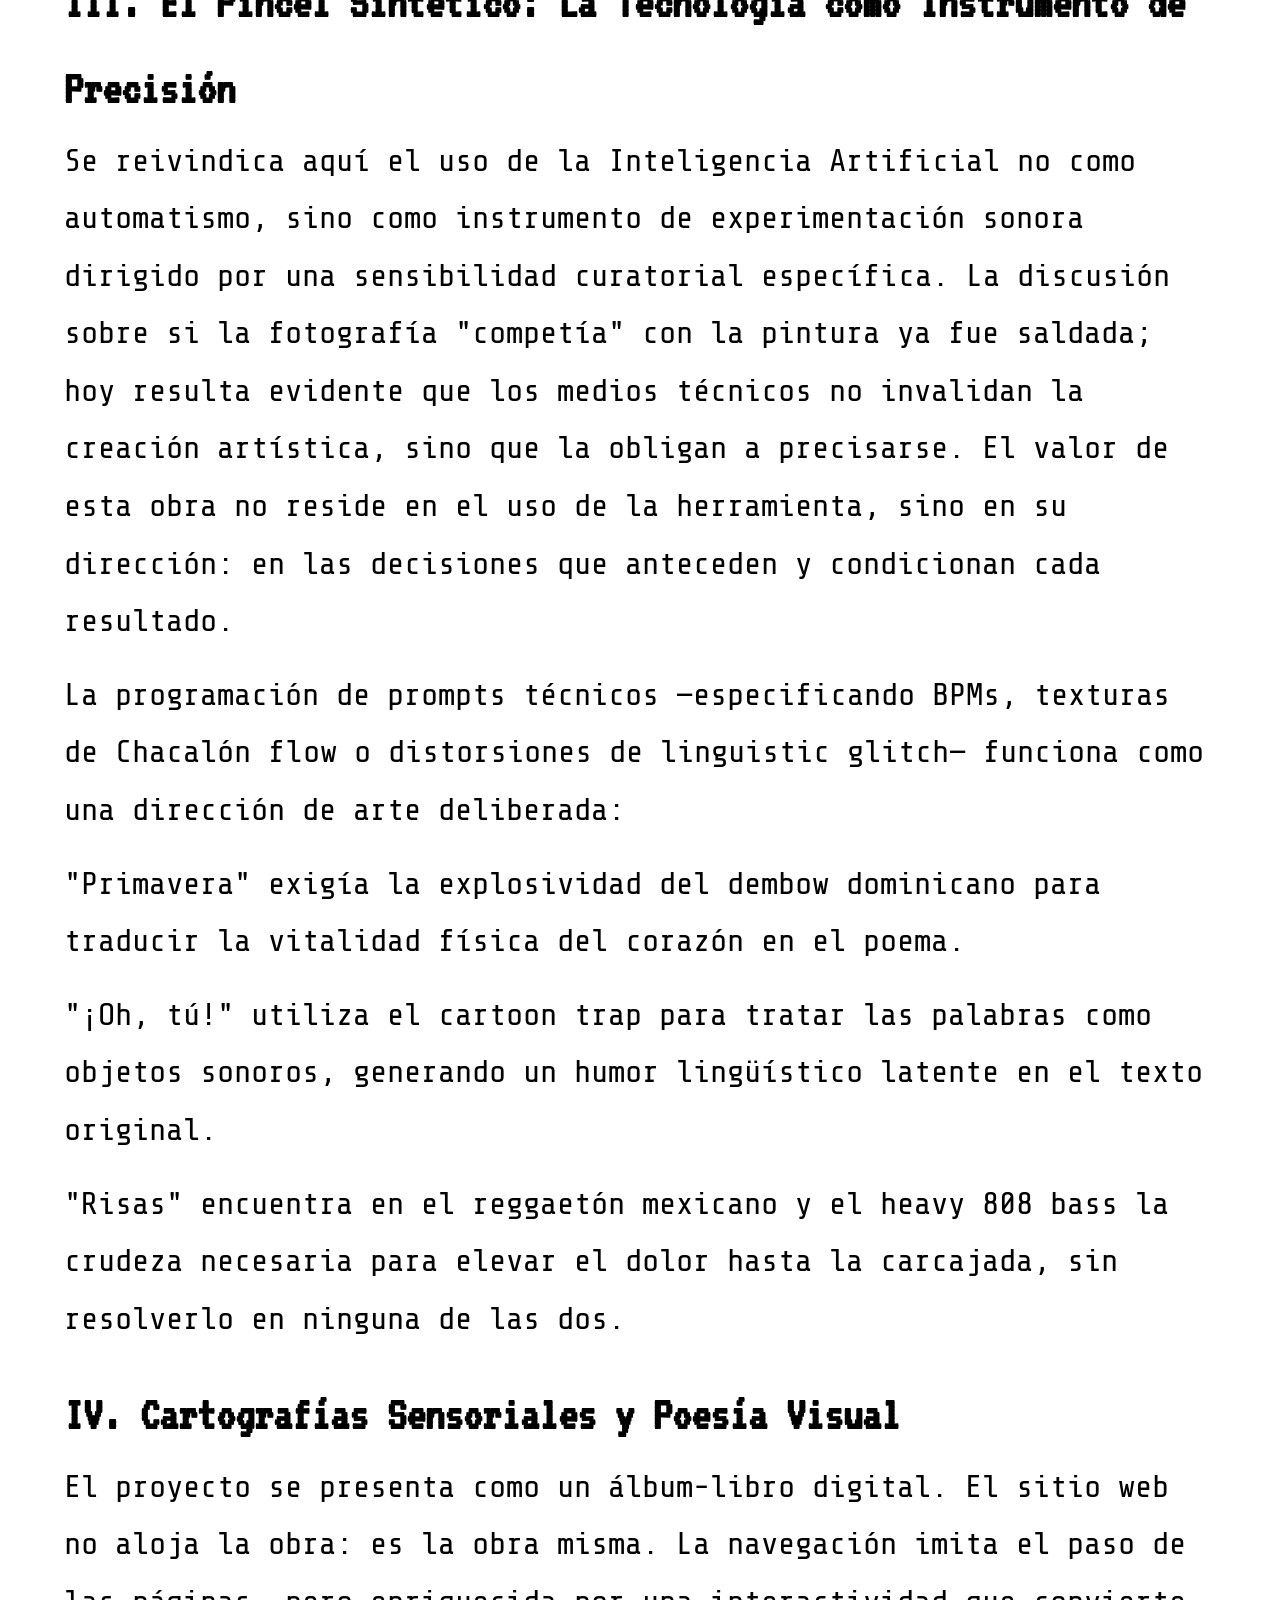
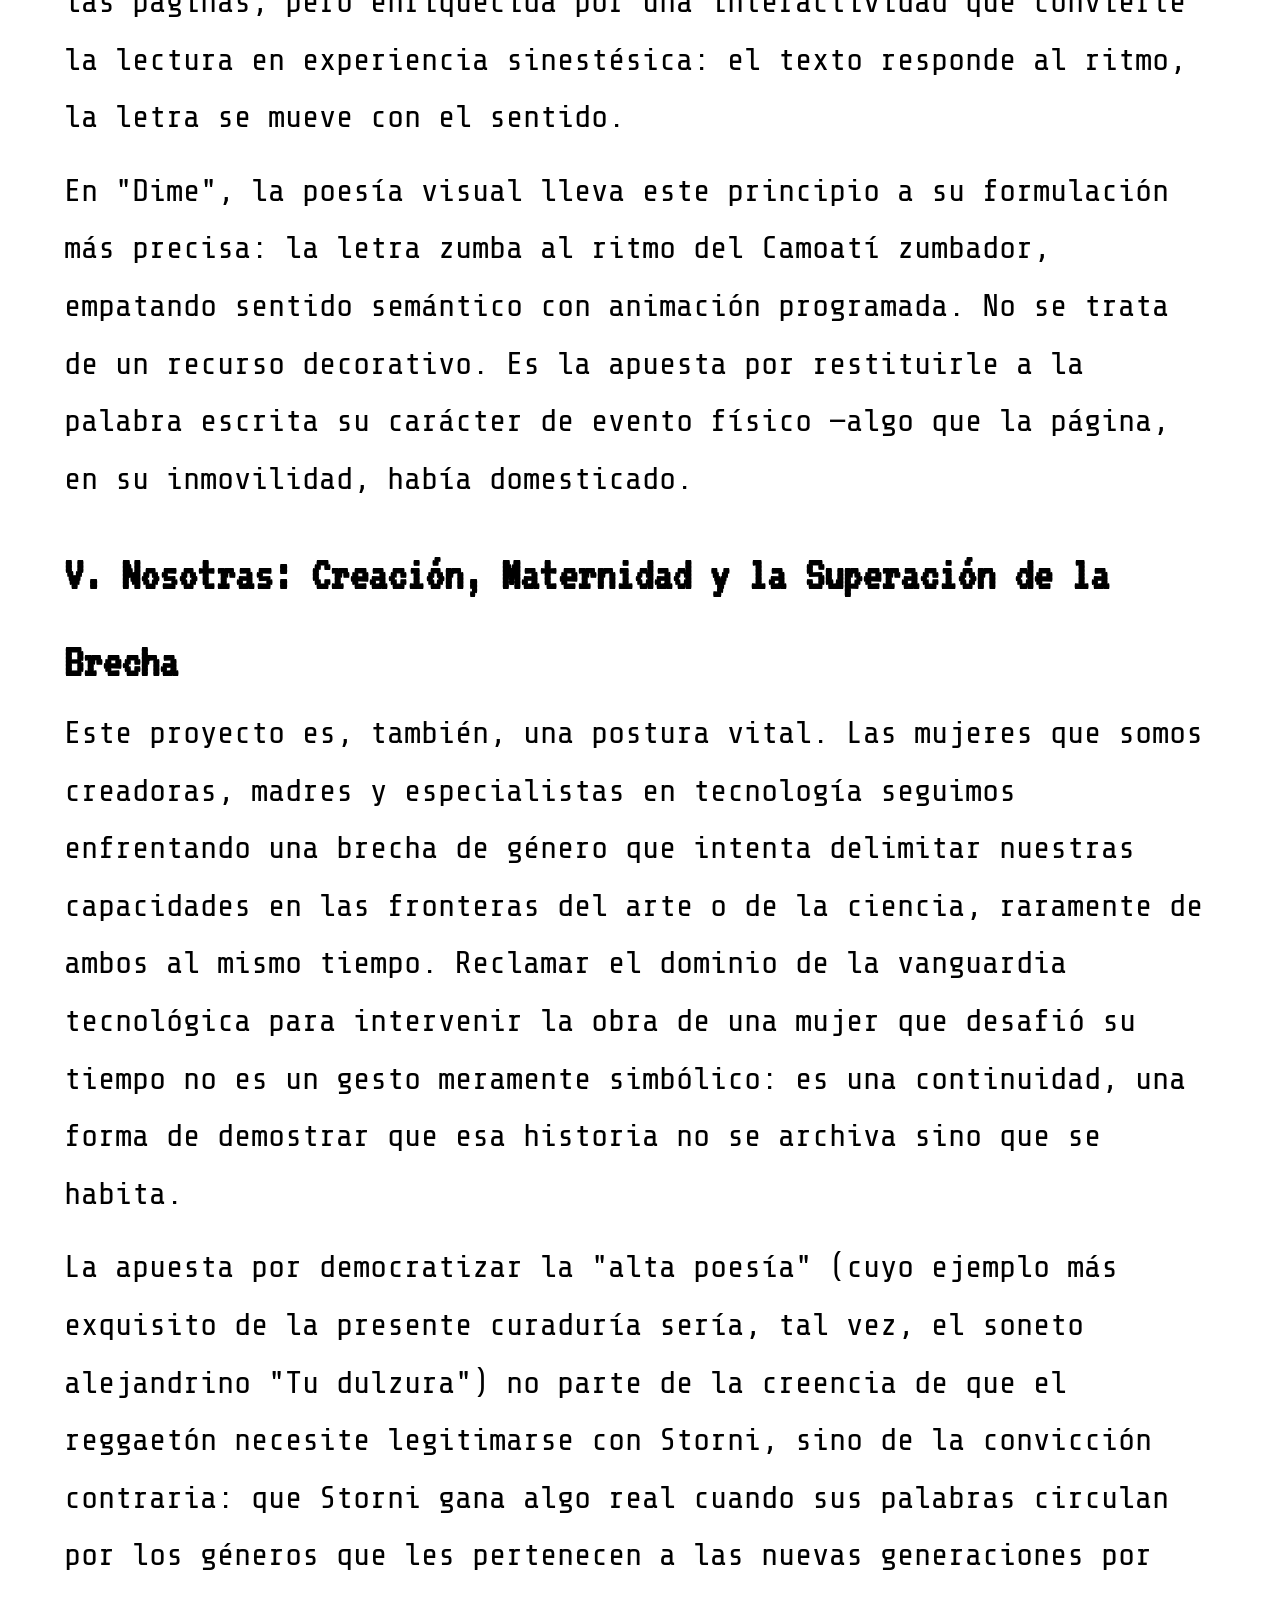
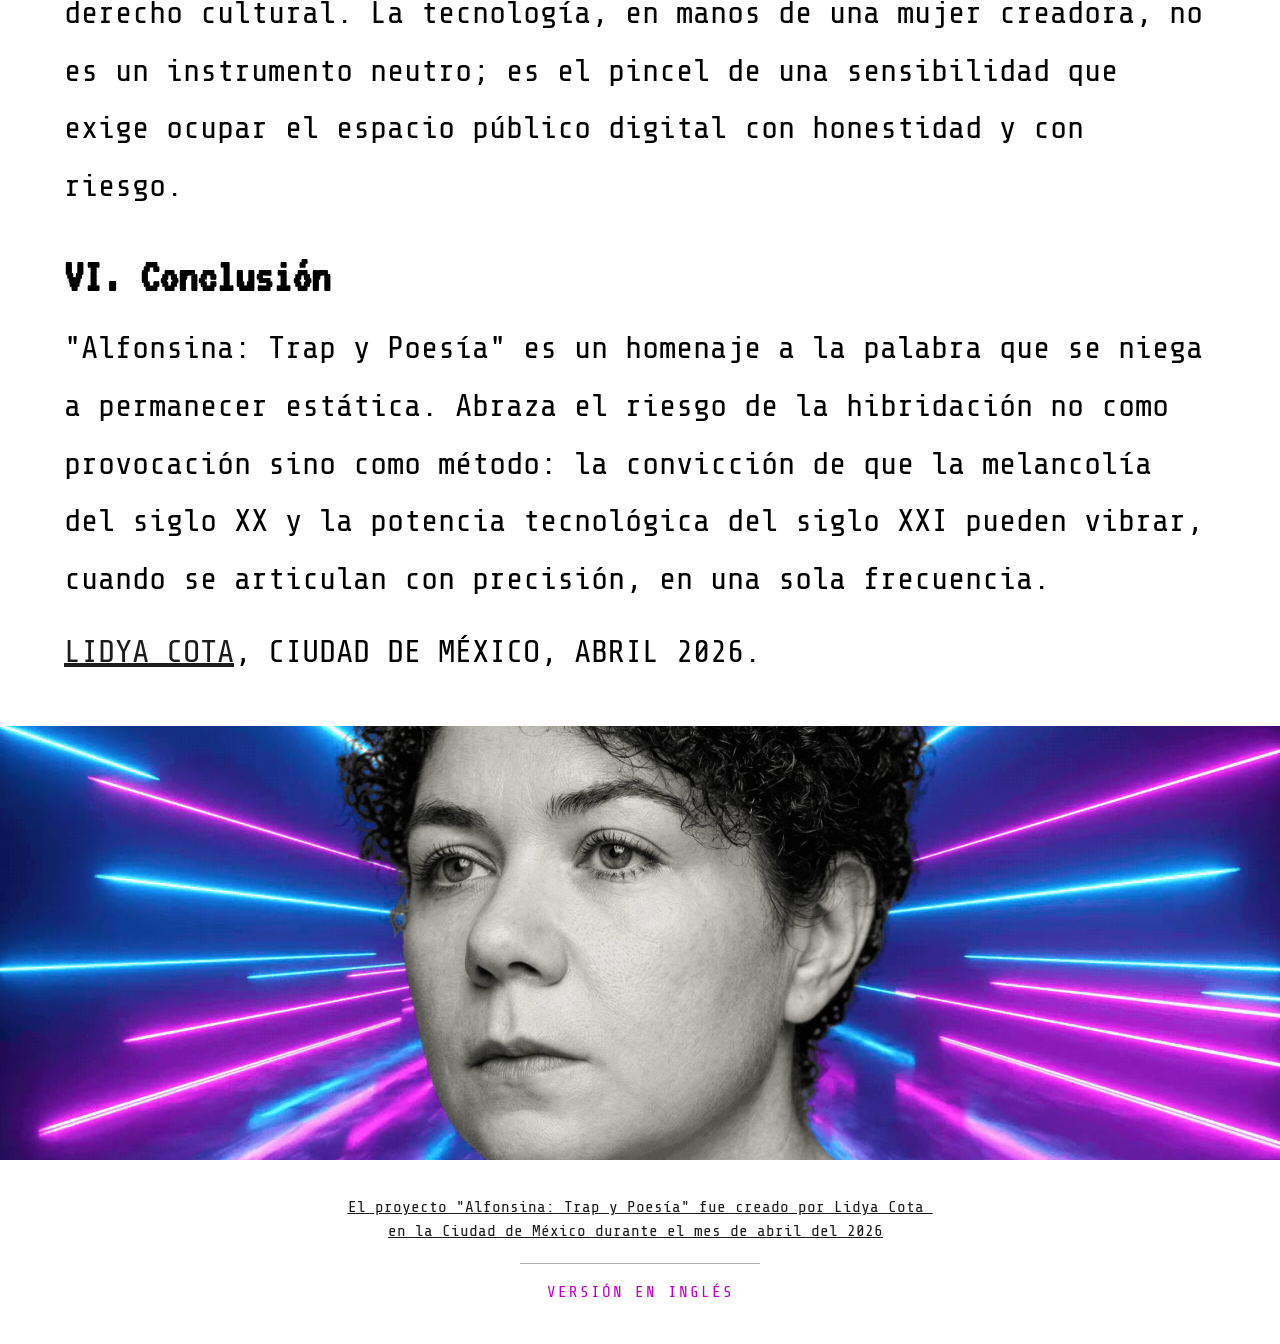
==== commit 32a1ef17: "english version, metadata" ====
--- a/index.html
+++ b/index.html
@@ -1,5 +1,5 @@
 <!DOCTYPE html>
-<html lang="es"><head><meta charset="utf-8"><meta name="viewport" content="width=device-width, initial-scale=1"><meta name="theme-color" content="#050505"><title>Alfonsina: Trap y Poesía</title><link rel="canonical" href="https://alfonsinatrapypoesia.lidyacota.com/"><link rel="icon" href="./assets/alfonsina.png"><link rel="preconnect" href="https://fonts.googleapis.com"><link rel="preconnect" href="https://fonts.gstatic.com" crossorigin><link href="https://fonts.googleapis.com/css2?family=VT323&family=Roboto+Mono:wght@400;700&family=Audiowide&display=swap" rel="stylesheet"><link rel="stylesheet" href="./assets/site.css"><link rel="stylesheet" href="./assets/home.css"><link rel="stylesheet" href="./assets/layout.css"></head><body><header class="site-header"><a class="brand" href="./inicio/index.html"><img src="./assets/alfonsina.png" alt="" width="72" height="40"><span>Alfonsina: Trap y Poesía</span></a><nav class="site-nav"><details class="tracks-menu"><summary>TRACKS</summary><div class="menu-list"><a href="./inicio/index.html">TRACKS</a><a href="./inicio/capricho/index.html">01 Capricho</a><a href="./inicio/dime/index.html">02 Dime</a><a href="./inicio/primavera/index.html">03 Primavera</a><a href="./inicio/tu-y-yo/index.html">04 Tú y yo</a><a href="./inicio/tu-dulzura/index.html">05 Tu dulzura</a><a href="./inicio/oh-tu/index.html">06 ¡Oh, tú!</a><a href="./inicio/viaje-finido/index.html">07 Viaje finido</a><a href="./inicio/risas/index.html">08 Risas</a></div></details></nav></header><main><section class="album-cover"><img class="cover-image" src="./assets/alfonsina-cabecera.gif" alt="" width="1920" height="1080"></section><section class="title-block original-block"><div class="title-art">
+<html lang="es"><head><meta charset="utf-8"><meta name="viewport" content="width=device-width, initial-scale=1"><meta name="theme-color" content="#050505"><title>Alfonsina: Trap y Poesía — Homenaje a Alfonsina Storni</title><meta name="description" content="Homenaje a Alfonsina Storni: ocho poemas de &quot;El dulce daño&quot; (1918) convertidos en trap y reggaetón. Remediación transmedia de Lidya Cota."><meta name="keywords" content="Alfonsina Storni, homenaje a Alfonsina Storni, poemas de Alfonsina Storni, El dulce daño, poesía transmedia, remediación transmedia, literatura digital, literatura electrónica, poesía digital, poesía visual, álbum-libro digital, traducción intersemiótica, poesía y música urbana, trap, reggaetón, dembow, música con inteligencia artificial, Suno, Lidya Cota, tribute to Alfonsina Storni, transmedia poetry, electronic literature, digital poetry, AI music, literatura digital latinoamericana, literatura digital hecha por mujeres, mujeres latinoamericanas en la literatura digital, mujeres en la literatura digital, mujeres creadoras, mujeres en la tecnología, brecha de género en el arte y la tecnología, artistas latinoamericanas, artista mexicana, arte transmedia latinoamericano, poesía digital latinoamericana, Latin American electronic literature, women in electronic literature, Latin American women artists, Latina digital artist"><meta name="author" content="Lidya Cota"><meta name="creator" content="Lidya Cota"><meta name="copyright" content="© 2026 Lidya Cota · CC BY-NC-SA 4.0 · Poemas de Alfonsina Storni (dominio público)"><meta name="robots" content="index, follow, max-image-preview:large, max-snippet:-1, max-video-preview:-1"><link rel="canonical" href="https://alfonsinatrapypoesia.lidyacota.com/"><link rel="license" href="https://creativecommons.org/licenses/by-nc-sa/4.0/"><link rel="author" href="https://www.lidyacota.com/"><link rel="alternate" hreflang="es" href="https://alfonsinatrapypoesia.lidyacota.com/"><link rel="alternate" hreflang="en" href="https://alfonsinatrapypoesia.lidyacota.com/en/"><link rel="alternate" hreflang="x-default" href="https://alfonsinatrapypoesia.lidyacota.com/"><meta property="og:type" content="website"><meta property="og:site_name" content="Alfonsina: Trap y Poesía"><meta property="og:title" content="Alfonsina: Trap y Poesía — Homenaje a Alfonsina Storni"><meta property="og:description" content="Homenaje a Alfonsina Storni: ocho poemas de &quot;El dulce daño&quot; (1918) convertidos en trap y reggaetón. Remediación transmedia de Lidya Cota."><meta property="og:url" content="https://alfonsinatrapypoesia.lidyacota.com/"><meta property="og:image" content="https://alfonsinatrapypoesia.lidyacota.com/assets/og-alfonsina-trap-y-poesia.jpg"><meta property="og:image:width" content="1200"><meta property="og:image:height" content="630"><meta property="og:image:alt" content="Alfonsina Storni sobre rayos de neón con el título &quot;Alfonsina: Trap y Poesía&quot;"><meta property="og:locale" content="es_MX"><meta property="og:locale:alternate" content="en_US"><meta name="twitter:card" content="summary_large_image"><meta name="twitter:title" content="Alfonsina: Trap y Poesía — Homenaje a Alfonsina Storni"><meta name="twitter:description" content="Homenaje a Alfonsina Storni: ocho poemas de &quot;El dulce daño&quot; (1918) convertidos en trap y reggaetón. Remediación transmedia de Lidya Cota."><meta name="twitter:image" content="https://alfonsinatrapypoesia.lidyacota.com/assets/og-alfonsina-trap-y-poesia.jpg"><meta name="twitter:image:alt" content="Alfonsina Storni sobre rayos de neón con el título &quot;Alfonsina: Trap y Poesía&quot;"><script type="application/ld+json">{"@context":"https://schema.org","@graph":[{"@type":"WebSite","@id":"https://alfonsinatrapypoesia.lidyacota.com/#website","url":"https://alfonsinatrapypoesia.lidyacota.com/","name":"Alfonsina: Trap y Poesía","alternateName":"Alfonsina: Trap and Poetry","inLanguage":["es","en"],"author":{"@id":"https://alfonsinatrapypoesia.lidyacota.com/#lidya-cota"},"publisher":{"@id":"https://alfonsinatrapypoesia.lidyacota.com/#lidya-cota"}},{"@type":"Person","@id":"https://alfonsinatrapypoesia.lidyacota.com/#lidya-cota","name":"Lidya Cota","url":"https://www.lidyacota.com/","sameAs":["https://www.lidyacota.com/"],"gender":"https://schema.org/Female","nationality":{"@type":"Country","name":"México"},"jobTitle":"Artista transmedia y creadora de literatura digital","description":"Lidya Cota es una artista transmedia mexicana y latinoamericana, creadora de literatura digital, madre y especialista en tecnología, con base en la Ciudad de México. Su obra forma parte de la literatura digital hecha por mujeres en Latinoamérica y cruza poesía, música, imagen y código.","knowsAbout":["Literatura digital","Literatura digital latinoamericana","Poesía transmedia","Poesía visual","Arte transmedia","Música con inteligencia artificial","Tecnología"],"homeLocation":{"@type":"Place","name":"Ciudad de México, México"}},{"@type":"Person","@id":"https://alfonsinatrapypoesia.lidyacota.com/#alfonsina-storni","name":"Alfonsina Storni","birthDate":"1892-05-22","deathDate":"1938-10-25","birthPlace":"Sala Capriasca, Suiza","nationality":"Argentina","sameAs":["https://es.wikipedia.org/wiki/Alfonsina_Storni","https://en.wikipedia.org/wiki/Alfonsina_Storni"]},{"@type":"Book","@id":"https://alfonsinatrapypoesia.lidyacota.com/#el-dulce-dano","name":"El dulce daño","author":{"@id":"https://alfonsinatrapypoesia.lidyacota.com/#alfonsina-storni"},"datePublished":"1918","inLanguage":"es","publisher":{"@type":"Organization","name":"Editorial Cooperativa Buenos Aires"},"license":"https://creativecommons.org/publicdomain/mark/1.0/"},{"@type":["CreativeWork","MusicAlbum"],"@id":"https://alfonsinatrapypoesia.lidyacota.com/#obra","name":"Alfonsina: Trap y Poesía","alternateName":"Alfonsina: Trap and Poetry","url":"https://alfonsinatrapypoesia.lidyacota.com/","inLanguage":"es","description":"\"Alfonsina: Trap y Poesía\" es un álbum-libro digital de Lidya Cota (Ciudad de México, abril de 2026) y un homenaje a la poeta Alfonsina Storni. Ocho poemas de \"El dulce daño\" (1918) se musicalizan en trap, reggaetón y dembow con inteligencia artificial, sin alterar una sola palabra, y se presentan con video, prompt y poesía visual animada. La obra es una remediación transmedia y una traducción intersemiótica que cruza literatura digital, poesía visual y música urbana para disolver la frontera entre la alta poesía y la cultura popular. La obra es también una postura sobre el lugar de las mujeres en la literatura digital y la tecnología: una mujer creadora, madre y especialista en tecnología interviene la obra de otra mujer que desafió su tiempo.","abstract":"Homenaje a Alfonsina Storni: ocho poemas de \"El dulce daño\" (1918) convertidos en trap y reggaetón. Remediación transmedia de Lidya Cota.","image":"https://alfonsinatrapypoesia.lidyacota.com/assets/og-alfonsina-trap-y-poesia.jpg","creator":{"@id":"https://alfonsinatrapypoesia.lidyacota.com/#lidya-cota"},"author":{"@id":"https://alfonsinatrapypoesia.lidyacota.com/#lidya-cota"},"byArtist":{"@id":"https://alfonsinatrapypoesia.lidyacota.com/#lidya-cota"},"dateCreated":"2026-04","locationCreated":{"@type":"Place","name":"Ciudad de México, México"},"genre":["Literatura digital","Poesía transmedia","Poesía visual","Álbum-libro digital","Trap","Reggaetón","Dembow"],"keywords":"Alfonsina Storni, homenaje a Alfonsina Storni, poemas de Alfonsina Storni, El dulce daño, poesía transmedia, remediación transmedia, literatura digital, literatura electrónica, poesía digital, poesía visual, álbum-libro digital, traducción intersemiótica, poesía y música urbana, trap, reggaetón, dembow, música con inteligencia artificial, Suno, Lidya Cota, tribute to Alfonsina Storni, transmedia poetry, electronic literature, digital poetry, AI music, literatura digital latinoamericana, literatura digital hecha por mujeres, mujeres latinoamericanas en la literatura digital, mujeres en la literatura digital, mujeres creadoras, mujeres en la tecnología, brecha de género en el arte y la tecnología, artistas latinoamericanas, artista mexicana, arte transmedia latinoamericano, poesía digital latinoamericana, Latin American electronic literature, women in electronic literature, Latin American women artists, Latina digital artist","about":{"@id":"https://alfonsinatrapypoesia.lidyacota.com/#alfonsina-storni"},"isBasedOn":{"@id":"https://alfonsinatrapypoesia.lidyacota.com/#el-dulce-dano"},"license":"https://creativecommons.org/licenses/by-nc-sa/4.0/","copyrightHolder":{"@id":"https://alfonsinatrapypoesia.lidyacota.com/#lidya-cota"},"copyrightYear":2026,"creditText":"Obra de Lidya Cota (Ciudad de México, abril de 2026). Poemas: Alfonsina Storni, \"El dulce daño\" (1918), dominio público. Producción musical: Lidya Cota, con Suno. Videos: Canva y videos de stock gratuitos. Prompts desarrollados con apoyo de Gemini. Sitio web desarrollado con ChatGPT y Claude. Licencia CC BY-NC-SA 4.0.","albumProductionType":"https://schema.org/StudioAlbum","numTracks":8,"sameAs":["https://www.youtube.com/@alfonsina-trap-y-poesia"],"isPartOf":{"@id":"https://alfonsinatrapypoesia.lidyacota.com/#website"},"track":[{"@type":"MusicRecording","@id":"https://alfonsinatrapypoesia.lidyacota.com/inicio/capricho/#track","name":"Capricho","position":1,"url":"https://alfonsinatrapypoesia.lidyacota.com/inicio/capricho/","duration":"PT2M20S","genre":"Neoperreo & Industrial Reggaeton","byArtist":{"@id":"https://alfonsinatrapypoesia.lidyacota.com/#lidya-cota"}},{"@type":"MusicRecording","@id":"https://alfonsinatrapypoesia.lidyacota.com/inicio/dime/#track","name":"Dime","position":2,"url":"https://alfonsinatrapypoesia.lidyacota.com/inicio/dime/","duration":"PT1M28S","genre":"Mexican Reggaeton & Perreo Chilango","byArtist":{"@id":"https://alfonsinatrapypoesia.lidyacota.com/#lidya-cota"}},{"@type":"MusicRecording","@id":"https://alfonsinatrapypoesia.lidyacota.com/inicio/primavera/#track","name":"Primavera","position":3,"url":"https://alfonsinatrapypoesia.lidyacota.com/inicio/primavera/","duration":"PT1M53S","genre":"Modern Dominican Dembow","byArtist":{"@id":"https://alfonsinatrapypoesia.lidyacota.com/#lidya-cota"}},{"@type":"MusicRecording","@id":"https://alfonsinatrapypoesia.lidyacota.com/inicio/tu-y-yo/#track","name":"Tú y yo","position":4,"url":"https://alfonsinatrapypoesia.lidyacota.com/inicio/tu-y-yo/","duration":"PT2M17S","genre":"Modern Polish Reggaeton","byArtist":{"@id":"https://alfonsinatrapypoesia.lidyacota.com/#lidya-cota"}},{"@type":"MusicRecording","@id":"https://alfonsinatrapypoesia.lidyacota.com/inicio/tu-dulzura/#track","name":"Tu dulzura","position":5,"url":"https://alfonsinatrapypoesia.lidyacota.com/inicio/tu-dulzura/","duration":"PT1M31S","genre":"Latin Urban Reggaeton","byArtist":{"@id":"https://alfonsinatrapypoesia.lidyacota.com/#lidya-cota"}},{"@type":"MusicRecording","@id":"https://alfonsinatrapypoesia.lidyacota.com/inicio/oh-tu/#track","name":"¡Oh, tú!","position":6,"url":"https://alfonsinatrapypoesia.lidyacota.com/inicio/oh-tu/","duration":"PT2M46S","genre":"Cartoon Trap & Comedy Hip-Hop","byArtist":{"@id":"https://alfonsinatrapypoesia.lidyacota.com/#lidya-cota"}},{"@type":"MusicRecording","@id":"https://alfonsinatrapypoesia.lidyacota.com/inicio/viaje-finido/#track","name":"Viaje finido","position":7,"url":"https://alfonsinatrapypoesia.lidyacota.com/inicio/viaje-finido/","duration":"PT2M9S","genre":"Puerto Rican Reggaeton & Latin Trap","byArtist":{"@id":"https://alfonsinatrapypoesia.lidyacota.com/#lidya-cota"}},{"@type":"MusicRecording","@id":"https://alfonsinatrapypoesia.lidyacota.com/inicio/risas/#track","name":"Risas","position":8,"url":"https://alfonsinatrapypoesia.lidyacota.com/inicio/risas/","duration":"PT1M42S","genre":"Mexican Reggaeton","byArtist":{"@id":"https://alfonsinatrapypoesia.lidyacota.com/#lidya-cota"}}],"workTranslation":{"@id":"https://alfonsinatrapypoesia.lidyacota.com/en/#work"}},{"@type":"WebPage","@id":"https://alfonsinatrapypoesia.lidyacota.com/#webpage","url":"https://alfonsinatrapypoesia.lidyacota.com/","name":"Alfonsina: Trap y Poesía — Homenaje a Alfonsina Storni","description":"Homenaje a Alfonsina Storni: ocho poemas de \"El dulce daño\" (1918) convertidos en trap y reggaetón. Remediación transmedia de Lidya Cota.","inLanguage":"es","isPartOf":{"@id":"https://alfonsinatrapypoesia.lidyacota.com/#website"},"about":{"@id":"https://alfonsinatrapypoesia.lidyacota.com/#obra"},"mainEntity":{"@id":"https://alfonsinatrapypoesia.lidyacota.com/#obra"},"primaryImageOfPage":{"@type":"ImageObject","url":"https://alfonsinatrapypoesia.lidyacota.com/assets/og-alfonsina-trap-y-poesia.jpg","width":1200,"height":630}}]}</script><link rel="icon" href="./assets/alfonsina.png"><link rel="preconnect" href="https://fonts.googleapis.com"><link rel="preconnect" href="https://fonts.gstatic.com" crossorigin><link href="https://fonts.googleapis.com/css2?family=VT323&family=Share+Tech+Mono&family=Roboto+Mono:wght@400;700&family=Audiowide&display=swap" rel="stylesheet"><link rel="stylesheet" href="./assets/site.css"><link rel="stylesheet" href="./assets/home.css"><link rel="stylesheet" href="./assets/layout.css"></head><body><header class="site-header"><button class="nav-toggle" type="button" aria-label="Abrir menú" aria-controls="site-nav" aria-expanded="false"><svg viewBox="0 0 24 24" width="24" height="24" aria-hidden="true"><path fill="currentColor" d="M3 18h18v-2H3v2zm0-5h18v-2H3v2zm0-7v2h18V6H3z"/></svg></button><a class="brand" href="./index.html"><img src="./assets/alfonsina.png" alt="" width="87" height="56"><span>Alfonsina: Trap y Poesía</span></a><nav class="site-nav" id="site-nav" aria-label="Tracks"><button class="nav-close" type="button" aria-label="Cerrar menú"><svg viewBox="0 0 24 24" width="24" height="24" aria-hidden="true"><path fill="currentColor" d="M19 6.41 17.59 5 12 10.59 6.41 5 5 6.41 10.59 12 5 17.59 6.41 19 12 13.41 17.59 19 19 17.59 13.41 12z"/></svg></button><div class="tracks-menu"><div class="tracks-head"><a class="tracks-link" href="./index.html">TRACKS</a><button class="tracks-toggle" type="button" aria-controls="menu-list" aria-expanded="false" aria-label="Expandir/contraer"><svg viewBox="0 0 24 24" width="24" height="24" aria-hidden="true"><path fill="none" stroke="currentColor" stroke-width="2" d="M6.6 9.3 12 14.7l5.4-5.4"/></svg></button></div><div class="menu-list" id="menu-list"><a href="./inicio/capricho/index.html">01 Capricho</a><a href="./inicio/dime/index.html">02 Dime</a><a href="./inicio/primavera/index.html">03 Primavera</a><a href="./inicio/tu-y-yo/index.html">04 Tú y yo</a><a href="./inicio/tu-dulzura/index.html">05 Tu dulzura</a><a href="./inicio/oh-tu/index.html">06 ¡Oh, tú!</a><a href="./inicio/viaje-finido/index.html">07 Viaje finido</a><a href="./inicio/risas/index.html">08 Risas</a></div></div></nav><div class="nav-scrim" aria-hidden="true"></div></header><main><section class="album-cover"><video class="cover-image" autoplay muted loop playsinline preload="auto" poster="./assets/alfonsina-cabecera.jpg" role="img" aria-label="Alfonsina Storni en blanco y negro sobre rayos de neón (animación)"><source src="./assets/alfonsina-cabecera.mp4" type="video/mp4"><source src="./assets/alfonsina-cabecera.webm" type="video/webm"></video></section><section class="title-block original-block"><div class="title-art">
 
     <div class="homepage-container">
         <h1 class="title-main">
@@ -12,4 +12,4 @@
         </h1>
     </div>
 
-</div></section><section class="track-index" id="tracks"><h2>TRACKS</h2><div class="track-list"><a class="track-row" href="./inicio/capricho/index.html"><span style="color: #ff00ff; font-size: 45.33333333333333px; vertical-align: baseline;">01</span><span style="font-size: 45.33333333333333px; vertical-align: baseline;"> </span><span><span style="color: #00ff00; font-size: 45.33333333333333px; vertical-align: baseline;">Capricho: </span><span style="color: #999999; font-size: 45.33333333333333px; text-decoration: underline; vertical-align: baseline;">Neoperreo &amp; Industrial Reggaeton </span><span style="color: #ff00ff; font-size: 45.33333333333333px; text-decoration: underline; vertical-align: baseline;">[Dark Experimental]</span></span></a><a class="track-row" href="./inicio/dime/index.html"><span style="color: #ff00ff; font-size: 45.33333333333333px; vertical-align: baseline;">02</span><span style="font-size: 45.33333333333333px; vertical-align: baseline;"> </span><span><span style="color: #00ff00; font-size: 45.33333333333333px; vertical-align: baseline;">Dime:</span><span style="color: #999999; font-size: 45.33333333333333px; vertical-align: baseline;"> </span><span style="color: #999999; font-size: 45.33333333333333px; text-decoration: underline; vertical-align: baseline;">Mexican Reggaeton &amp; Perreo Chilango </span><span style="color: #ff00ff; font-size: 45.33333333333333px; text-decoration: underline; vertical-align: baseline;">[Viral Street Style]</span></span></a><a class="track-row" href="./inicio/primavera/index.html"><span style="color: #ff00ff; font-size: 45.33333333333333px; vertical-align: baseline;">03</span><span style="font-size: 45.33333333333333px; vertical-align: baseline;"> </span><span><span style="color: #00ff00; font-size: 45.33333333333333px; vertical-align: baseline;">Primavera:</span><span style="color: #999999; font-size: 45.33333333333333px; vertical-align: baseline;"> </span><span style="color: #999999; font-size: 45.33333333333333px; text-decoration: underline; vertical-align: baseline;">Modern Dominican Dembow </span><span style="color: #ff00ff; font-size: 45.33333333333333px; text-decoration: underline; vertical-align: baseline;">[Aggressive &amp; High-Energy]</span></span></a><a class="track-row" href="./inicio/tu-y-yo/index.html"><span style="color: #ff00ff; font-size: 45.33333333333333px; vertical-align: baseline;">04</span><span style="font-size: 45.33333333333333px; vertical-align: baseline;"> </span><span><span style="color: #00ff00; font-size: 45.33333333333333px; vertical-align: baseline;">Tú y yo:</span><span style="color: #999999; font-size: 45.33333333333333px; vertical-align: baseline;"> </span><span style="color: #999999; font-size: 45.33333333333333px; text-decoration: underline; vertical-align: baseline;">Modern Polish Reggaeton </span><span style="color: #ff00ff; font-size: 45.33333333333333px; text-decoration: underline; vertical-align: baseline;">[Sweet &amp; Melodic]</span></span></a><a class="track-row" href="./inicio/tu-dulzura/index.html"><span style="color: #ff00ff; font-size: 45.33333333333333px; vertical-align: baseline;">05</span><span style="font-size: 45.33333333333333px; vertical-align: baseline;"> </span><span><span style="color: #00ff00; font-size: 45.33333333333333px; vertical-align: baseline;">Tu dulzura:</span><span style="color: #999999; font-size: 45.33333333333333px; vertical-align: baseline;"> </span><span style="color: #999999; font-size: 45.33333333333333px; text-decoration: underline; vertical-align: baseline;">Latin Urban Reggaeton </span><span style="color: #ff00ff; font-size: 45.33333333333333px; text-decoration: underline; vertical-align: baseline;">[Sensual &amp; Mid-tempo]</span></span></a><a class="track-row" href="./inicio/oh-tu/index.html"><span style="color: #ff00ff; font-size: 45.33333333333333px; vertical-align: baseline;">06</span><span style="font-size: 45.33333333333333px; vertical-align: baseline;"> </span><span><span style="color: #00ff00; font-size: 45.33333333333333px; vertical-align: baseline;">¡Oh, tú!:</span><span style="color: #999999; font-size: 45.33333333333333px; vertical-align: baseline;"> </span><span style="color: #999999; font-size: 45.33333333333333px; text-decoration: underline; vertical-align: baseline;">Cartoon Trap &amp; Comedy Hip-Hop </span><span style="color: #ff00ff; font-size: 45.33333333333333px; text-decoration: underline; vertical-align: baseline;">[Linguistic Glitch]</span></span></a><a class="track-row" href="./inicio/viaje-finido/index.html"><span style="color: #ff00ff; font-size: 45.33333333333333px; vertical-align: baseline;">07</span><span style="font-size: 45.33333333333333px; vertical-align: baseline;"> </span><span><span style="color: #00ff00; font-size: 45.33333333333333px; vertical-align: baseline;">Viaje finido:</span><span style="color: #999999; font-size: 45.33333333333333px; vertical-align: baseline;"> </span><span style="color: #999999; font-size: 45.33333333333333px; text-decoration: underline; vertical-align: baseline;">Puerto Rican Reggaeton &amp; Latin Trap </span><span style="color: #ff00ff; font-size: 45.33333333333333px; text-decoration: underline; vertical-align: baseline;">[Melancholic Urbano]</span></span></a><a class="track-row" href="./inicio/risas/index.html"><span style="color: #ff00ff; font-size: 45.33333333333333px; vertical-align: baseline;">08</span><span style="font-size: 45.33333333333333px; vertical-align: baseline;"> </span><span><span style="color: #00ff00; font-size: 45.33333333333333px; vertical-align: baseline;">Risas:</span><span style="color: #999999; font-size: 45.33333333333333px; vertical-align: baseline;"> </span><span style="color: #999999; font-size: 45.33333333333333px; text-decoration: underline; vertical-align: baseline;">Mexican Reggaeton </span><span style="color: #ff00ff; font-size: 45.33333333333333px; text-decoration: underline; vertical-align: baseline;">[Chacalón Flow &amp; Dirty Dembow]</span></span></a></div></section></main><section class="manifesto" id="manifiesto"><div class="manifesto-inner"><h1 style="line-height: 1.656; text-align: center;"><span style="color: #000000; font-size: 96.0px; font-variant: normal; vertical-align: baseline;">Manifiesto</span></h1><h1 style="background-color: transparent; border-bottom: none; border-left: none; border-right: none; border-top: none; line-height: 1.656; margin-bottom: 0.0pt; margin-top: 34.0pt; padding-bottom: 0.0pt; padding-left: 0.0pt; padding-right: 0.0pt; padding-top: 0.0pt; text-align: center;"><span style="color: #000000; font-size: 64.0px; font-variant: normal; vertical-align: baseline;">(para una Remediación Transmedia)</span></h1><p style="background-color: transparent; border-bottom: none; border-left: none; border-right: none; border-top: none; line-height: 1.38; margin-bottom: 0.0pt; margin-top: 0.0pt; padding-bottom: 0.0pt; padding-left: 0.0pt; padding-right: 0.0pt; padding-top: 0.0pt;"><br></p><h2 style="background-color: transparent; border-bottom: none; border-left: none; border-right: none; border-top: none; line-height: 1.7999999999999998; margin-bottom: 0.0pt; margin-top: 18.0pt; padding-bottom: 0.0pt; padding-left: 0.0pt; padding-right: 0.0pt; padding-top: 0.0pt;"><span style="color: #000000; font-size: 48.0px; font-variant: normal; vertical-align: baseline;">I. La Colisión de Mundos: Vanguardia y Reactivación</span></h2><p style="line-height: 1.7999999999999998;"><span style="color: #000000; font-size: 32.0px; font-variant: normal; vertical-align: baseline;">"Alfonsina: Trap y Poesía" no es solamente una musicalización; es una pieza híbrida que escapa de la linealidad tradicional para habitar lo escritural desde el sonido, la voz y la imagen. El proyecto opera como una traducción cultural e intersemiótica, donde la voz de la poeta argentina Alfonsina Storni —nacida el 22 de mayo de 1892 en Sala Capriasca, Suiza— es recontextualizada en el ecosistema del Trap y el Reggaetón.</span></p><p style="line-height: 1.7999999999999998;"><span style="color: #000000; font-size: 32.0px; font-variant: normal; vertical-align: baseline;">La propuesta es una remediación transmedia donde el soporte digital es, efectivamente, el mensaje (ver MarshalL McLuhan). Al inyectar la lírica de Storni en ritmos históricamente subestimados por la cultura hegemónica, esta obra busca disolver la frontera entre intelectualidad académica y pulsión popular urbana —una frontera que, en gran medida, siempre fue una frontera de clase. La colisión entre la sobriedad del texto lírico y la agresividad del dembow no es un gesto de contraste fácil: es la demostración de que la sensibilidad de Alfonsina fue, en su esencia, una vanguardia perpetua que el canon contuvo sin poder neutralizar.</span></p><p style="background-color: transparent; border-bottom: none; border-left: none; border-right: none; border-top: none; line-height: 1.38; margin-bottom: 0.0pt; margin-top: 0.0pt; padding-bottom: 0.0pt; padding-left: 0.0pt; padding-right: 0.0pt; padding-top: 0.0pt;"><br></p><h2 style="background-color: transparent; border-bottom: none; border-left: none; border-right: none; border-top: none; line-height: 1.7999999999999998; margin-bottom: 0.0pt; margin-top: 18.0pt; padding-bottom: 0.0pt; padding-left: 0.0pt; padding-right: 0.0pt; padding-top: 0.0pt;"><span style="color: #000000; font-size: 48.0px; font-variant: normal; vertical-align: baseline;">II. La Selección: El Dulce Daño (1918)</span></h2><p style="line-height: 1.7999999999999998;"><span style="color: #000000; font-size: 32.0px; font-variant: normal; vertical-align: baseline;">La curaduría se centra en </span><span style="color: #000000; font-size: 32.0px; font-style: italic; font-variant: normal; vertical-align: baseline;">El dulce daño</span><span style="color: #000000; font-size: 32.0px; font-variant: normal; vertical-align: baseline;">, publicado en 1918 por la Editorial Cooperativa Buenos Aires. Escrito cuando Alfonsina tenía 26 años y enfrentaba la maternidad soltera en una sociedad que la castigaba por ello, el poemario explora un erotismo y una carga pasional que conservan, más de un siglo después, una vigencia incómoda.</span></p><p style="line-height: 1.7999999999999998;"><span style="color: #000000; font-size: 32.0px; font-variant: normal; vertical-align: baseline;">La operación es, en algún sentido, borgiana: el poema permanece idéntico en su letra, pero al habitar un nuevo tiempo y una nueva materialidad sonora, su significado se desplaza. "Capricho", leído históricamente como queja romántica, bajo el ritmo del neoperreo y el reggaetón industrial revela su verdadero sentido: una subversión política y de género que el contexto original sofocaba. El género musical no ilustra el poema; le permite mostrar la ironía que siempre estuvo ahí.</span></p><p style="background-color: transparent; border-bottom: none; border-left: none; border-right: none; border-top: none; line-height: 1.38; margin-bottom: 0.0pt; margin-top: 0.0pt; padding-bottom: 0.0pt; padding-left: 0.0pt; padding-right: 0.0pt; padding-top: 0.0pt;"><br></p><h2 style="background-color: transparent; border-bottom: none; border-left: none; border-right: none; border-top: none; line-height: 1.7999999999999998; margin-bottom: 0.0pt; margin-top: 18.0pt; padding-bottom: 0.0pt; padding-left: 0.0pt; padding-right: 0.0pt; padding-top: 0.0pt;"><span style="color: #000000; font-size: 48.0px; font-variant: normal; vertical-align: baseline;">III. El Pincel Sintético: La Tecnología como Instrumento de Precisión</span></h2><p style="line-height: 1.7999999999999998;"><span style="color: #000000; font-size: 32.0px; font-variant: normal; vertical-align: baseline;">Se reivindica aquí el uso de la Inteligencia Artificial no como automatismo, sino como instrumento de experimentación sonora dirigido por una sensibilidad curatorial específica. La discusión sobre si la fotografía "competía" con la pintura ya fue saldada; hoy resulta evidente que los medios técnicos no invalidan la creación artística, sino que la obligan a precisarse. El valor de esta obra no reside en el uso de la herramienta, sino en su dirección: en las decisiones que anteceden y condicionan cada resultado.</span></p><p style="line-height: 1.7999999999999998;"><span style="color: #000000; font-size: 32.0px; font-variant: normal; vertical-align: baseline;">La programación de prompts técnicos —especificando BPMs, texturas de Chacalón flow o distorsiones de linguistic glitch— funciona como una dirección de arte deliberada:</span></p><p style="background-color: transparent; border-bottom: none; border-left: none; border-right: none; border-top: none; line-height: 1.38; margin-bottom: 0.0pt; margin-top: 0.0pt; padding-bottom: 0.0pt; padding-left: 0.0pt; padding-right: 0.0pt; padding-top: 0.0pt;"><br></p><p style="line-height: 1.7999999999999998;"><span style="color: #000000; font-size: 32.0px; font-variant: normal; vertical-align: baseline;">"Primavera" exigía la explosividad del dembow dominicano para traducir la vitalidad física del corazón en el poema.</span></p><p style="line-height: 1.7999999999999998;"><span style="color: #000000; font-size: 32.0px; font-variant: normal; vertical-align: baseline;">"¡Oh, tú!" utiliza el cartoon trap para tratar las palabras como objetos sonoros, generando un humor lingüístico latente en el texto original.</span></p><p style="line-height: 1.7999999999999998;"><span style="color: #000000; font-size: 32.0px; font-variant: normal; vertical-align: baseline;">"Risas" encuentra en el reggaetón mexicano y el heavy 808 bass la crudeza necesaria para elevar el dolor hasta la carcajada, sin resolverlo en ninguna de las dos.</span></p><p style="background-color: transparent; border-bottom: none; border-left: none; border-right: none; border-top: none; line-height: 1.38; margin-bottom: 0.0pt; margin-top: 0.0pt; padding-bottom: 0.0pt; padding-left: 0.0pt; padding-right: 0.0pt; padding-top: 0.0pt;"><br></p><p style="background-color: transparent; border-bottom: none; border-left: none; border-right: none; border-top: none; line-height: 1.38; margin-bottom: 0.0pt; margin-top: 0.0pt; padding-bottom: 0.0pt; padding-left: 0.0pt; padding-right: 0.0pt; padding-top: 0.0pt;"><br></p><h2 style="background-color: transparent; border-bottom: none; border-left: none; border-right: none; border-top: none; line-height: 1.7999999999999998; margin-bottom: 0.0pt; margin-top: 18.0pt; padding-bottom: 0.0pt; padding-left: 0.0pt; padding-right: 0.0pt; padding-top: 0.0pt;"><span style="color: #000000; font-size: 48.0px; font-variant: normal; vertical-align: baseline;">IV. Cartografías Sensoriales y Poesía Visual</span></h2><p style="line-height: 1.7999999999999998;"><span style="color: #000000; font-size: 32.0px; font-variant: normal; vertical-align: baseline;">El proyecto se presenta como un álbum-libro digital. El sitio web no aloja la obra: es la obra misma. La navegación imita el paso de las páginas, pero enriquecida por una interactividad que convierte la lectura en experiencia sinestésica: el texto responde al ritmo, la letra se mueve con el sentido.</span></p><p style="line-height: 1.7999999999999998;"><span style="color: #000000; font-size: 32.0px; font-variant: normal; vertical-align: baseline;">En "Dime", la poesía visual lleva este principio a su formulación más precisa: la letra zumba al ritmo del Camoatí zumbador, empatando sentido semántico con animación programada. No se trata de un recurso decorativo. Es la apuesta por restituirle a la palabra escrita su carácter de evento físico —algo que la página, en su inmovilidad, había domesticado.</span></p><p style="background-color: transparent; border-bottom: none; border-left: none; border-right: none; border-top: none; line-height: 1.38; margin-bottom: 0.0pt; margin-top: 0.0pt; padding-bottom: 0.0pt; padding-left: 0.0pt; padding-right: 0.0pt; padding-top: 0.0pt;"><br></p><h2 style="background-color: transparent; border-bottom: none; border-left: none; border-right: none; border-top: none; line-height: 1.7999999999999998; margin-bottom: 0.0pt; margin-top: 18.0pt; padding-bottom: 0.0pt; padding-left: 0.0pt; padding-right: 0.0pt; padding-top: 0.0pt;"><span style="color: #000000; font-size: 48.0px; font-variant: normal; vertical-align: baseline;">V. Nosotras: Creación, Maternidad y la Superación de la Brecha</span></h2><p style="line-height: 1.7999999999999998;"><span style="color: #000000; font-size: 32.0px; font-variant: normal; vertical-align: baseline;">Este proyecto es, también, una postura vital. Las mujeres que somos creadoras, madres y especialistas en tecnología seguimos enfrentando una brecha de género que intenta delimitar nuestras capacidades en las fronteras del arte o de la ciencia, raramente de ambos al mismo tiempo. Reclamar el dominio de la vanguardia tecnológica para intervenir la obra de una mujer que desafió su tiempo no es un gesto meramente simbólico: es una continuidad, una forma de demostrar que esa historia no se archiva sino que se habita.</span></p><p style="line-height: 1.7999999999999998;"><span style="color: #000000; font-size: 32.0px; font-variant: normal; vertical-align: baseline;">La apuesta por democratizar la "alta poesía" (cuyo ejemplo más exquisito de la presente curaduría sería, tal vez, el soneto alejandrino "Tu dulzura") no parte de la creencia de que el reggaetón necesite legitimarse con Storni, sino de la convicción contraria: que Storni gana algo real cuando sus palabras circulan por los géneros que les pertenecen a las nuevas generaciones por derecho cultural. La tecnología, en manos de una mujer creadora, no es un instrumento neutro; es el pincel de una sensibilidad que exige ocupar el espacio público digital con honestidad y con riesgo.</span></p><p style="background-color: transparent; border-bottom: none; border-left: none; border-right: none; border-top: none; line-height: 1.38; margin-bottom: 0.0pt; margin-top: 0.0pt; padding-bottom: 0.0pt; padding-left: 0.0pt; padding-right: 0.0pt; padding-top: 0.0pt;"><br></p><h3 style="background-color: transparent; border-bottom: none; border-left: none; border-right: none; border-top: none; line-height: 1.7999999999999998; margin-bottom: 0.0pt; margin-top: 14.0pt; padding-bottom: 0.0pt; padding-left: 0.0pt; padding-right: 0.0pt; padding-top: 0.0pt;"><span style="color: #000000; font-size: 48.0px; font-variant: normal; vertical-align: baseline;">VI. Conclusión</span></h3><p style="line-height: 1.7999999999999998;"><span style="color: #000000; font-size: 32.0px; font-variant: normal; vertical-align: baseline;">"Alfonsina: Trap y Poesía" es un homenaje a la palabra que se niega a permanecer estática. Abraza el riesgo de la hibridación no como provocación sino como método: la convicción de que la melancolía del siglo XX y la potencia tecnológica del siglo XXI pueden vibrar, cuando se articulan con precisión, en una sola frecuencia.</span></p><p style="background-color: transparent; border-bottom: none; border-left: none; border-right: none; border-top: none; line-height: 1.38; margin-bottom: 0.0pt; margin-top: 0.0pt; padding-bottom: 0.0pt; padding-left: 0.0pt; padding-right: 0.0pt; padding-top: 0.0pt;"><br></p><p style="background-color: transparent; border-bottom: none; border-left: none; border-right: none; border-top: none; line-height: 1.38; margin-bottom: 0.0pt; margin-top: 0.0pt; padding-bottom: 0.0pt; padding-left: 0.0pt; padding-right: 0.0pt; padding-top: 0.0pt;"><br></p><p style="line-height: 1.7999999999999998;"><a href="https://lidyacota.com/"><span style="font-size: 32.0px; font-variant: normal; text-decoration: underline; vertical-align: baseline;">LIDYA COTA</span></a><span style="color: #000000; font-size: 32.0px; font-variant: normal; vertical-align: baseline;">, CIUDAD DE MÉXICO,</span><span style="color: #000000; font-size: 32.0px; font-variant: normal; vertical-align: baseline;"> ABRIL 2026.</span></p></div></section><footer class="credits"><small style="display: block; text-align: center;"><a href="https://lidyacota.com/"><span style="font-size: 16.0px; text-decoration: underline; vertical-align: baseline;">El proyecto "Alfonsina: Trap y Poesía" fue creado por Lidya Cota&nbsp;</span></a></small><small style="display: block; text-align: center;"><a href="https://lidyacota.com/"><span style="font-size: 16.0px; text-decoration: underline; vertical-align: baseline;">en la Ciudad de México durante el mes de abril del 2026</span></a><span style="font-size: 16.0px; vertical-align: baseline;">&nbsp;</span></small></footer></body></html>+</div></section><section class="track-index" id="tracks"><h2>TRACKS</h2><div class="track-list"><a class="track-row" href="./inicio/capricho/index.html"><span style="color: #ff00ff; font-size: 45.33333333333333px; vertical-align: baseline;">01</span><span style="font-size: 45.33333333333333px; vertical-align: baseline;"> </span><span><span style="color: #00ff00; font-size: 45.33333333333333px; vertical-align: baseline;">Capricho: </span><span style="color: #999999; font-size: 45.33333333333333px; text-decoration: underline; vertical-align: baseline;">Neoperreo &amp; Industrial Reggaeton </span><span style="color: #ff00ff; font-size: 45.33333333333333px; text-decoration: underline; vertical-align: baseline;">[Dark Experimental]</span></span></a><a class="track-row" href="./inicio/dime/index.html"><span style="color: #ff00ff; font-size: 45.33333333333333px; vertical-align: baseline;">02</span><span style="font-size: 45.33333333333333px; vertical-align: baseline;"> </span><span><span style="color: #00ff00; font-size: 45.33333333333333px; vertical-align: baseline;">Dime:</span><span style="color: #999999; font-size: 45.33333333333333px; vertical-align: baseline;"> </span><span style="color: #999999; font-size: 45.33333333333333px; text-decoration: underline; vertical-align: baseline;">Mexican Reggaeton &amp; Perreo Chilango </span><span style="color: #ff00ff; font-size: 45.33333333333333px; text-decoration: underline; vertical-align: baseline;">[Viral Street Style]</span></span></a><a class="track-row" href="./inicio/primavera/index.html"><span style="color: #ff00ff; font-size: 45.33333333333333px; vertical-align: baseline;">03</span><span style="font-size: 45.33333333333333px; vertical-align: baseline;"> </span><span><span style="color: #00ff00; font-size: 45.33333333333333px; vertical-align: baseline;">Primavera:</span><span style="color: #999999; font-size: 45.33333333333333px; vertical-align: baseline;"> </span><span style="color: #999999; font-size: 45.33333333333333px; text-decoration: underline; vertical-align: baseline;">Modern Dominican Dembow </span><span style="color: #ff00ff; font-size: 45.33333333333333px; text-decoration: underline; vertical-align: baseline;">[Aggressive &amp; High-Energy]</span></span></a><a class="track-row" href="./inicio/tu-y-yo/index.html"><span style="color: #ff00ff; font-size: 45.33333333333333px; vertical-align: baseline;">04</span><span style="font-size: 45.33333333333333px; vertical-align: baseline;"> </span><span><span style="color: #00ff00; font-size: 45.33333333333333px; vertical-align: baseline;">Tú y yo:</span><span style="color: #999999; font-size: 45.33333333333333px; vertical-align: baseline;"> </span><span style="color: #999999; font-size: 45.33333333333333px; text-decoration: underline; vertical-align: baseline;">Modern Polish Reggaeton </span><span style="color: #ff00ff; font-size: 45.33333333333333px; text-decoration: underline; vertical-align: baseline;">[Sweet &amp; Melodic]</span></span></a><a class="track-row" href="./inicio/tu-dulzura/index.html"><span style="color: #ff00ff; font-size: 45.33333333333333px; vertical-align: baseline;">05</span><span style="font-size: 45.33333333333333px; vertical-align: baseline;"> </span><span><span style="color: #00ff00; font-size: 45.33333333333333px; vertical-align: baseline;">Tu dulzura:</span><span style="color: #999999; font-size: 45.33333333333333px; vertical-align: baseline;"> </span><span style="color: #999999; font-size: 45.33333333333333px; text-decoration: underline; vertical-align: baseline;">Latin Urban Reggaeton </span><span style="color: #ff00ff; font-size: 45.33333333333333px; text-decoration: underline; vertical-align: baseline;">[Sensual &amp; Mid-tempo]</span></span></a><a class="track-row" href="./inicio/oh-tu/index.html"><span style="color: #ff00ff; font-size: 45.33333333333333px; vertical-align: baseline;">06</span><span style="font-size: 45.33333333333333px; vertical-align: baseline;"> </span><span><span style="color: #00ff00; font-size: 45.33333333333333px; vertical-align: baseline;">¡Oh, tú!:</span><span style="color: #999999; font-size: 45.33333333333333px; vertical-align: baseline;"> </span><span style="color: #999999; font-size: 45.33333333333333px; text-decoration: underline; vertical-align: baseline;">Cartoon Trap &amp; Comedy Hip-Hop </span><span style="color: #ff00ff; font-size: 45.33333333333333px; text-decoration: underline; vertical-align: baseline;">[Linguistic Glitch]</span></span></a><a class="track-row" href="./inicio/viaje-finido/index.html"><span style="color: #ff00ff; font-size: 45.33333333333333px; vertical-align: baseline;">07</span><span style="font-size: 45.33333333333333px; vertical-align: baseline;"> </span><span><span style="color: #00ff00; font-size: 45.33333333333333px; vertical-align: baseline;">Viaje finido:</span><span style="color: #999999; font-size: 45.33333333333333px; vertical-align: baseline;"> </span><span style="color: #999999; font-size: 45.33333333333333px; text-decoration: underline; vertical-align: baseline;">Puerto Rican Reggaeton &amp; Latin Trap </span><span style="color: #ff00ff; font-size: 45.33333333333333px; text-decoration: underline; vertical-align: baseline;">[Melancholic Urbano]</span></span></a><a class="track-row" href="./inicio/risas/index.html"><span style="color: #ff00ff; font-size: 45.33333333333333px; vertical-align: baseline;">08</span><span style="font-size: 45.33333333333333px; vertical-align: baseline;"> </span><span><span style="color: #00ff00; font-size: 45.33333333333333px; vertical-align: baseline;">Risas:</span><span style="color: #999999; font-size: 45.33333333333333px; vertical-align: baseline;"> </span><span style="color: #999999; font-size: 45.33333333333333px; text-decoration: underline; vertical-align: baseline;">Mexican Reggaeton </span><span style="color: #ff00ff; font-size: 45.33333333333333px; text-decoration: underline; vertical-align: baseline;">[Chacalón Flow &amp; Dirty Dembow]</span></span></a></div></section></main><section class="manifesto" id="manifiesto"><div class="manifesto-inner"><h1 style="line-height: 1.656; text-align: center;"><span style="color: #000000; font-size: 96.0px; font-variant: normal; vertical-align: baseline;">Manifiesto</span></h1><h1 style="background-color: transparent; border-bottom: none; border-left: none; border-right: none; border-top: none; line-height: 1.656; margin-bottom: 0.0pt; margin-top: 34.0pt; padding-bottom: 0.0pt; padding-left: 0.0pt; padding-right: 0.0pt; padding-top: 0.0pt; text-align: center;"><span style="color: #000000; font-size: 64.0px; font-variant: normal; vertical-align: baseline;">(para una Remediación Transmedia)</span></h1><p style="background-color: transparent; border-bottom: none; border-left: none; border-right: none; border-top: none; line-height: 1.38; margin-bottom: 0.0pt; margin-top: 0.0pt; padding-bottom: 0.0pt; padding-left: 0.0pt; padding-right: 0.0pt; padding-top: 0.0pt;"><br></p><h2 style="background-color: transparent; border-bottom: none; border-left: none; border-right: none; border-top: none; line-height: 1.7999999999999998; margin-bottom: 0.0pt; margin-top: 18.0pt; padding-bottom: 0.0pt; padding-left: 0.0pt; padding-right: 0.0pt; padding-top: 0.0pt;"><span style="color: #000000; font-size: 48.0px; font-variant: normal; vertical-align: baseline;">I. La Colisión de Mundos: Vanguardia y Reactivación</span></h2><p style="line-height: 1.7999999999999998;"><span style="color: #000000; font-size: 32.0px; font-variant: normal; vertical-align: baseline;">"Alfonsina: Trap y Poesía" no es solamente una musicalización; es una pieza híbrida que escapa de la linealidad tradicional para habitar lo escritural desde el sonido, la voz y la imagen. El proyecto opera como una traducción cultural e intersemiótica, donde la voz de la poeta argentina Alfonsina Storni —nacida el 22 de mayo de 1892 en Sala Capriasca, Suiza— es recontextualizada en el ecosistema del Trap y el Reggaetón.</span></p><p style="line-height: 1.7999999999999998;"><span style="color: #000000; font-size: 32.0px; font-variant: normal; vertical-align: baseline;">La propuesta es una remediación transmedia donde el soporte digital es, efectivamente, el mensaje (ver Marshall McLuhan). Al inyectar la lírica de Storni en ritmos históricamente subestimados por la cultura hegemónica, esta obra busca disolver la frontera entre intelectualidad académica y pulsión popular urbana —una frontera que, en gran medida, siempre fue una frontera de clase. La colisión entre la sobriedad del texto lírico y la agresividad del dembow no es un gesto de contraste fácil: es la demostración de que la sensibilidad de Alfonsina fue, en su esencia, una vanguardia perpetua que el canon contuvo sin poder neutralizar.</span></p><p style="background-color: transparent; border-bottom: none; border-left: none; border-right: none; border-top: none; line-height: 1.38; margin-bottom: 0.0pt; margin-top: 0.0pt; padding-bottom: 0.0pt; padding-left: 0.0pt; padding-right: 0.0pt; padding-top: 0.0pt;"><br></p><h2 style="background-color: transparent; border-bottom: none; border-left: none; border-right: none; border-top: none; line-height: 1.7999999999999998; margin-bottom: 0.0pt; margin-top: 18.0pt; padding-bottom: 0.0pt; padding-left: 0.0pt; padding-right: 0.0pt; padding-top: 0.0pt;"><span style="color: #000000; font-size: 48.0px; font-variant: normal; vertical-align: baseline;">II. La Selección: El Dulce Daño (1918)</span></h2><p style="line-height: 1.7999999999999998;"><span style="color: #000000; font-size: 32.0px; font-variant: normal; vertical-align: baseline;">La curaduría se centra en </span><span style="color: #000000; font-size: 32.0px; font-variant: normal; vertical-align: baseline;">"El dulce daño"</span><span style="color: #000000; font-size: 32.0px; font-variant: normal; vertical-align: baseline;">, publicado en 1918 por la Editorial Cooperativa Buenos Aires. Escrito cuando Alfonsina tenía 26 años y enfrentaba la maternidad soltera en una sociedad que la castigaba por ello, el poemario explora un erotismo y una carga pasional que conservan, más de un siglo después, una vigencia incómoda.</span></p><p style="line-height: 1.7999999999999998;"><span style="color: #000000; font-size: 32.0px; font-variant: normal; vertical-align: baseline;">La operación es, en algún sentido, borgiana: el poema permanece idéntico en su letra, pero al habitar un nuevo tiempo y una nueva materialidad sonora, su significado se desplaza. "Capricho", leído históricamente como queja romántica, bajo el ritmo del neoperreo y el reggaetón industrial revela su verdadero sentido: una subversión política y de género que el contexto original sofocaba. El género musical no ilustra el poema; le permite mostrar la ironía que siempre estuvo ahí.</span></p><p style="background-color: transparent; border-bottom: none; border-left: none; border-right: none; border-top: none; line-height: 1.38; margin-bottom: 0.0pt; margin-top: 0.0pt; padding-bottom: 0.0pt; padding-left: 0.0pt; padding-right: 0.0pt; padding-top: 0.0pt;"><br></p><h2 style="background-color: transparent; border-bottom: none; border-left: none; border-right: none; border-top: none; line-height: 1.7999999999999998; margin-bottom: 0.0pt; margin-top: 18.0pt; padding-bottom: 0.0pt; padding-left: 0.0pt; padding-right: 0.0pt; padding-top: 0.0pt;"><span style="color: #000000; font-size: 48.0px; font-variant: normal; vertical-align: baseline;">III. El Pincel Sintético: La Tecnología como Instrumento de Precisión</span></h2><p style="line-height: 1.7999999999999998;"><span style="color: #000000; font-size: 32.0px; font-variant: normal; vertical-align: baseline;">Se reivindica aquí el uso de la Inteligencia Artificial no como automatismo, sino como instrumento de experimentación sonora dirigido por una sensibilidad curatorial específica. La discusión sobre si la fotografía "competía" con la pintura ya fue saldada; hoy resulta evidente que los medios técnicos no invalidan la creación artística, sino que la obligan a precisarse. El valor de esta obra no reside en el uso de la herramienta, sino en su dirección: en las decisiones que anteceden y condicionan cada resultado.</span></p><p style="line-height: 1.7999999999999998;"><span style="color: #000000; font-size: 32.0px; font-variant: normal; vertical-align: baseline;">La programación de prompts técnicos —especificando BPMs, texturas de Chacalón flow o distorsiones de linguistic glitch— funciona como una dirección de arte deliberada:</span></p><p style="background-color: transparent; border-bottom: none; border-left: none; border-right: none; border-top: none; line-height: 1.38; margin-bottom: 0.0pt; margin-top: 0.0pt; padding-bottom: 0.0pt; padding-left: 0.0pt; padding-right: 0.0pt; padding-top: 0.0pt;"><br></p><p style="line-height: 1.7999999999999998;"><span style="color: #000000; font-size: 32.0px; font-variant: normal; vertical-align: baseline;">"Primavera" exigía la explosividad del dembow dominicano para traducir la vitalidad física del corazón en el poema.</span></p><p style="line-height: 1.7999999999999998;"><span style="color: #000000; font-size: 32.0px; font-variant: normal; vertical-align: baseline;">"¡Oh, tú!" utiliza el cartoon trap para tratar las palabras como objetos sonoros, generando un humor lingüístico latente en el texto original.</span></p><p style="line-height: 1.7999999999999998;"><span style="color: #000000; font-size: 32.0px; font-variant: normal; vertical-align: baseline;">"Risas" encuentra en el reggaetón mexicano y el heavy 808 bass la crudeza necesaria para elevar el dolor hasta la carcajada, sin resolverlo en ninguna de las dos.</span></p><p style="background-color: transparent; border-bottom: none; border-left: none; border-right: none; border-top: none; line-height: 1.38; margin-bottom: 0.0pt; margin-top: 0.0pt; padding-bottom: 0.0pt; padding-left: 0.0pt; padding-right: 0.0pt; padding-top: 0.0pt;"><br></p><p style="background-color: transparent; border-bottom: none; border-left: none; border-right: none; border-top: none; line-height: 1.38; margin-bottom: 0.0pt; margin-top: 0.0pt; padding-bottom: 0.0pt; padding-left: 0.0pt; padding-right: 0.0pt; padding-top: 0.0pt;"><br></p><h2 style="background-color: transparent; border-bottom: none; border-left: none; border-right: none; border-top: none; line-height: 1.7999999999999998; margin-bottom: 0.0pt; margin-top: 18.0pt; padding-bottom: 0.0pt; padding-left: 0.0pt; padding-right: 0.0pt; padding-top: 0.0pt;"><span style="color: #000000; font-size: 48.0px; font-variant: normal; vertical-align: baseline;">IV. Cartografías Sensoriales y Poesía Visual</span></h2><p style="line-height: 1.7999999999999998;"><span style="color: #000000; font-size: 32.0px; font-variant: normal; vertical-align: baseline;">El proyecto se presenta como un álbum-libro digital. El sitio web no aloja la obra: es la obra misma. La navegación imita el paso de las páginas, pero enriquecida por una interactividad que convierte la lectura en experiencia sinestésica: el texto responde al ritmo, la letra se mueve con el sentido.</span></p><p style="line-height: 1.7999999999999998;"><span style="color: #000000; font-size: 32.0px; font-variant: normal; vertical-align: baseline;">En "Dime", la poesía visual lleva este principio a su formulación más precisa: la letra zumba al ritmo del Camoatí zumbador, empatando sentido semántico con animación programada. No se trata de un recurso decorativo. Es la apuesta por restituirle a la palabra escrita su carácter de evento físico —algo que la página, en su inmovilidad, había domesticado.</span></p><p style="background-color: transparent; border-bottom: none; border-left: none; border-right: none; border-top: none; line-height: 1.38; margin-bottom: 0.0pt; margin-top: 0.0pt; padding-bottom: 0.0pt; padding-left: 0.0pt; padding-right: 0.0pt; padding-top: 0.0pt;"><br></p><h2 style="background-color: transparent; border-bottom: none; border-left: none; border-right: none; border-top: none; line-height: 1.7999999999999998; margin-bottom: 0.0pt; margin-top: 18.0pt; padding-bottom: 0.0pt; padding-left: 0.0pt; padding-right: 0.0pt; padding-top: 0.0pt;"><span style="color: #000000; font-size: 48.0px; font-variant: normal; vertical-align: baseline;">V. Nosotras: Creación, Maternidad y la Superación de la Brecha</span></h2><p style="line-height: 1.7999999999999998;"><span style="color: #000000; font-size: 32.0px; font-variant: normal; vertical-align: baseline;">Este proyecto es, también, una postura vital. Las mujeres que somos creadoras, madres y especialistas en tecnología seguimos enfrentando una brecha de género que intenta delimitar nuestras capacidades en las fronteras del arte o de la ciencia, raramente de ambos al mismo tiempo. Reclamar el dominio de la vanguardia tecnológica para intervenir la obra de una mujer que desafió su tiempo no es un gesto meramente simbólico: es una continuidad, una forma de demostrar que esa historia no se archiva sino que se habita.</span></p><p style="line-height: 1.7999999999999998;"><span style="color: #000000; font-size: 32.0px; font-variant: normal; vertical-align: baseline;">La apuesta por democratizar la "alta poesía" (cuyo ejemplo más exquisito de la presente curaduría sería, tal vez, el soneto alejandrino "Tu dulzura") no parte de la creencia de que el reggaetón necesite legitimarse con Storni, sino de la convicción contraria: que Storni gana algo real cuando sus palabras circulan por los géneros que les pertenecen a las nuevas generaciones por derecho cultural. La tecnología, en manos de una mujer creadora, no es un instrumento neutro; es el pincel de una sensibilidad que exige ocupar el espacio público digital con honestidad y con riesgo.</span></p><p style="background-color: transparent; border-bottom: none; border-left: none; border-right: none; border-top: none; line-height: 1.38; margin-bottom: 0.0pt; margin-top: 0.0pt; padding-bottom: 0.0pt; padding-left: 0.0pt; padding-right: 0.0pt; padding-top: 0.0pt;"><br></p><h3 style="background-color: transparent; border-bottom: none; border-left: none; border-right: none; border-top: none; line-height: 1.7999999999999998; margin-bottom: 0.0pt; margin-top: 14.0pt; padding-bottom: 0.0pt; padding-left: 0.0pt; padding-right: 0.0pt; padding-top: 0.0pt;"><span style="color: #000000; font-size: 48.0px; font-variant: normal; vertical-align: baseline;">VI. Conclusión</span></h3><p style="line-height: 1.7999999999999998;"><span style="color: #000000; font-size: 32.0px; font-variant: normal; vertical-align: baseline;">"Alfonsina: Trap y Poesía" es un homenaje a la palabra que se niega a permanecer estática. Abraza el riesgo de la hibridación no como provocación sino como método: la convicción de que la melancolía del siglo XX y la potencia tecnológica del siglo XXI pueden vibrar, cuando se articulan con precisión, en una sola frecuencia.</span></p><p style="background-color: transparent; border-bottom: none; border-left: none; border-right: none; border-top: none; line-height: 1.38; margin-bottom: 0.0pt; margin-top: 0.0pt; padding-bottom: 0.0pt; padding-left: 0.0pt; padding-right: 0.0pt; padding-top: 0.0pt;"><br></p><p style="background-color: transparent; border-bottom: none; border-left: none; border-right: none; border-top: none; line-height: 1.38; margin-bottom: 0.0pt; margin-top: 0.0pt; padding-bottom: 0.0pt; padding-left: 0.0pt; padding-right: 0.0pt; padding-top: 0.0pt;"><br></p><p style="line-height: 1.7999999999999998;"><a href="https://lidyacota.com/"><span style="font-size: 32.0px; font-variant: normal; text-decoration: underline; vertical-align: baseline;">LIDYA COTA</span></a><span style="color: #000000; font-size: 32.0px; font-variant: normal; vertical-align: baseline;">, CIUDAD DE MÉXICO,</span><span style="color: #000000; font-size: 32.0px; font-variant: normal; vertical-align: baseline;"> ABRIL 2026.</span></p></div></section><video class="author-photo" muted loop playsinline preload="none" data-lazy-video data-poster="./assets/alfonsina-cabecera.jpg" role="img" aria-label="Alfonsina Storni en blanco y negro sobre rayos de neón (animación)"><source data-src="./assets/alfonsina-cabecera.mp4" type="video/mp4"><source data-src="./assets/alfonsina-cabecera.webm" type="video/webm"></video><footer class="credits"><small style="display: block; text-align: center;"><a href="https://lidyacota.com/"><span style="font-size: 16.0px; text-decoration: underline; vertical-align: baseline;">El proyecto "Alfonsina: Trap y Poesía" fue creado por Lidya Cota&nbsp;</span></a></small><small style="display: block; text-align: center;"><a href="https://lidyacota.com/"><span style="font-size: 16.0px; text-decoration: underline; vertical-align: baseline;">en la Ciudad de México durante el mes de abril del 2026</span></a><span style="font-size: 16.0px; vertical-align: baseline;">&nbsp;</span></small><small class="lang-switch"><a href="./en/index.html" hreflang="en">Versión en inglés</a></small></footer><script src="./assets/nav.js" defer></script></body></html>
--- a/assets/site.css
+++ b/assets/site.css
@@ -1,2 +1,91 @@
-*{box-sizing:border-box}html{background:#000;scroll-padding-top:72px}body{margin:0;background:#000;color:white;font-family:'VT323',monospace}a{color:inherit}a:focus-visible,summary:focus-visible,[role=button]:focus-visible{outline:3px solid #39ff14;outline-offset:4px}.site-header{height:56px;position:sticky;top:0;z-index:200;background:#000;display:flex;align-items:center;justify-content:space-between;padding:8px 28px;gap:20px}.brand{display:flex;align-items:center;gap:16px;color:white;text-decoration:none;font-size:26.6667px;letter-spacing:2px;white-space:nowrap}.brand img{object-fit:cover}.site-nav{font-size:16px}.tracks-menu{position:relative}.tracks-menu summary{cursor:pointer;list-style:none;padding:12px 8px;white-space:nowrap}.tracks-menu summary:after{content:'';display:inline-block;width:7px;height:7px;border-right:1px solid;border-bottom:1px solid;transform:rotate(45deg);margin:0 5px 3px 12px}.tracks-menu summary::-webkit-details-marker{display:none}.menu-list{position:absolute;right:0;top:100%;min-width:185px;background:#181818;box-shadow:0 8px 20px #0008;padding:8px 0;max-height:calc(100svh - 76px);overflow:auto}.menu-list a{display:block;padding:12px 22px;text-decoration:none;white-space:nowrap}.menu-list a:hover,.menu-list a:focus-visible{background:#333}.album-cover{height:calc(100svh - 56px);min-height:400px;background:#000}.cover-image{width:100%;height:100%;object-fit:cover;display:block}.original-block{width:89.501953125%;margin:0 auto;container-type:inline-size}.title-block{padding:24px 0}.track-index{width:89.501953125%;margin:auto;padding:24px 0 36px}.track-index>h2{font-size:96px;font-weight:400;margin:24px 0;line-height:1.2}.track-row{display:block;font-size:45.3333px;line-height:1.2;font-weight:400;margin:0 0 20px;text-decoration:none}.track-row>span:last-child{text-decoration:underline}.video-section{background:#000;padding:24px 0}.video-frame{width:89.501953125%;aspect-ratio:16/8.5;margin:auto}.video-frame iframe{width:100%;height:100%;display:block;border:0}.prompt-section,.poem-section{background:#e526ef;padding:24px 0}.track-navigation{display:flex;justify-content:center;gap:30px;background:#e526ef;padding:28px 5%;font-size:45.3333px;line-height:1.2}.track-navigation a{color:#00ff00;text-decoration:underline}.manifesto{background:#fff;color:#000;padding:28px 5%;font-family:'VT323',monospace}.manifesto-inner{width:100%;margin:auto}.manifesto p{margin-top:0}.manifesto p:has(>br:only-child){display:none}.credits{padding:24px 5%;text-align:center;font-size:16px;background:#fff;color:#000}.credits small{display:block}.credits a{color:inherit}
-@media(max-width:600px){.site-header{padding:8px 14px;gap:10px}.brand{font-size:26.6667px;min-width:0;gap:10px}.brand span{overflow:hidden;text-overflow:ellipsis}.brand img{width:48px;height:32px}.site-nav{flex:none}.original-block,.video-frame,.track-index{width:92%}.album-cover{min-height:360px}.track-row{overflow-wrap:break-word}.manifesto-inner{overflow-wrap:break-word}.track-navigation{gap:20px}}
+*{box-sizing:border-box}html{background:#000;scroll-padding-top:72px}body{margin:0;background:#000;color:white;font-family:'VT323',monospace}a{color:inherit}a:focus-visible,button:focus-visible,[role=button]:focus-visible{outline:3px solid #39ff14;outline-offset:4px}
+
+/* ===== Barra superior: medidas del sitio original (Google Sites) ===== */
+.site-header{height:56px;position:sticky;top:0;z-index:200;background:#1c1c1c;color:#f9f9f9;display:flex;align-items:center;padding:0 48px 0 16px}
+.brand{display:flex;align-items:center;height:56px;min-width:0;color:#f9f9f9;text-decoration:none}
+.brand img{display:block;flex:none;width:87.1px;height:56px;object-fit:fill}
+.brand span{font-family:'Share Tech Mono',monospace;font-size:20px;line-height:20px;padding:16px 12px;white-space:nowrap;overflow:hidden;text-overflow:ellipsis}
+.nav-toggle,.nav-close,.nav-scrim{display:none}
+.nav-toggle,.nav-close,.tracks-toggle{border:0;padding:0;background:none;color:inherit;cursor:pointer}
+.site-nav{margin-left:auto}
+.tracks-menu{position:relative;display:flex;align-items:center;height:38px;padding:0 8px 0 12px}
+.tracks-head{display:flex;align-items:center}
+.tracks-link{font-family:'Share Tech Mono',monospace;font-size:16px;line-height:18px;color:#f9f9f9;text-decoration:none;white-space:nowrap}
+.tracks-toggle{order:2;display:grid;place-items:center;width:24px;height:24px;margin-left:1px}
+.tracks-toggle svg{display:block;width:24px;height:24px;transition:transform .2s}
+.tracks-menu.open .tracks-toggle svg{transform:rotate(180deg)}
+.menu-list{display:none;position:absolute;top:100%;right:-32px;width:240px;max-height:calc(100svh - 56px);overflow-y:auto;background:#1c1c1c;box-shadow:0 0 10px rgba(0,0,0,.55);border-radius:2px;padding:0 0 16px}
+.tracks-menu:hover .menu-list,.tracks-menu.open .menu-list{display:block}
+.menu-list a{display:block;padding:16px 20px 0 32px;font-family:'Share Tech Mono',monospace;font-size:16px;line-height:18px;color:#f9f9f9;text-decoration:none;white-space:nowrap}
+
+/* Tablet y celular: menú ☰ lateral, como el original */
+@media(max-width:767px){
+.site-header{padding:0}
+.nav-toggle{display:grid;place-items:center;flex:none;width:48px;height:56px}
+.brand{margin-left:-12px}
+.brand span{font-size:18.6667px}
+.site-nav{position:fixed;top:0;left:0;bottom:0;z-index:2;width:250px;margin:0;padding:56px 0 16px;overflow-y:auto;background:#1c1c1c;transform:translateX(-100%);visibility:hidden;transition:transform .5s cubic-bezier(.4,0,.2,1),visibility 0s linear .5s}
+.nav-open .site-nav{transform:none;visibility:visible;transition:transform .5s cubic-bezier(.4,0,.2,1),visibility 0s}
+.nav-close{display:grid;place-items:center;position:absolute;top:0;left:0;width:48px;height:56px}
+.nav-scrim{display:block;position:fixed;inset:0;z-index:1;background:rgba(0,0,0,.6);opacity:0;pointer-events:none;transition:opacity .3s}
+.nav-open .nav-scrim{opacity:1;pointer-events:auto}
+.nav-open{overflow:hidden}
+.tracks-menu{display:block;height:auto;padding:0}
+.tracks-head{height:34px;padding:16px 12px 0}
+.tracks-toggle{order:0;margin:0}
+.tracks-toggle svg{transform:rotate(180deg)}
+.tracks-menu.collapsed .tracks-toggle svg{transform:none}
+.tracks-link{order:1;padding-left:4px}
+.menu-list,.tracks-menu:hover .menu-list{display:block;position:static;width:auto;max-height:none;overflow:visible;background:none;box-shadow:none;border-radius:0;padding:0}
+.tracks-menu.collapsed .menu-list{display:none}
+.menu-list a{padding:16px 12px 0 60px}
+}
+@media(max-width:479px){.brand span{display:none}}
+
+/* ===== Contenido (sin cambios) ===== */
+.album-cover{height:calc(100svh - 56px);min-height:400px;background:#000}.cover-image{width:100%;height:100%;object-fit:cover;display:block}.original-block{width:89.501953125%;margin:0 auto;container-type:inline-size}.title-block{padding:24px 0}.track-index{width:89.501953125%;margin:auto;padding:24px 0 36px}.track-index>h2{font-size:96px;font-weight:400;margin:24px 0;line-height:1.2}.track-row{display:block;font-size:45.3333px;line-height:1.2;font-weight:400;margin:0 0 20px;text-decoration:none}.track-row>span:last-child{text-decoration:underline}.video-section{background:#000;padding:24px 0}.video-frame{width:89.501953125%;aspect-ratio:16/8.5;margin:auto}.video-frame iframe{width:100%;height:100%;display:block;border:0}.prompt-section,.poem-section{background:#e526ef;padding:24px 0}
+
+/* ===== <<PREV NEXT>>: franja negra y tamaños del original ===== */
+.track-navigation{display:block;text-align:center;background:#000;padding:32px 5%;font-family:'VT323',monospace;font-size:128px;line-height:1.38}
+.track-navigation a{display:inline-block;color:#00ff00;text-decoration:underline}
+@media(max-width:767px){.track-navigation{font-size:106.6667px}}
+@media(max-width:479px){.track-navigation{font-size:80px}}
+
+/* ===== Manifiesto: títulos en VT323, párrafos en Share Tech Mono (como el original) ===== */
+.manifesto{background:#fff;color:#000;padding:28px 5%;font-family:'VT323',monospace}.manifesto-inner{width:100%;margin:auto}.manifesto p{margin-top:0;font-family:'Share Tech Mono',monospace}.manifesto p:has(>br:only-child){display:none}.manifesto a{color:#1c1c1c}
+@media(max-width:767px){
+.manifesto span[style*="font-size: 96.0px"]{font-size:81.3333px!important}
+.manifesto span[style*="font-size: 64.0px"]{font-size:54.6667px!important}
+.manifesto span[style*="font-size: 48.0px"]{font-size:42.6667px!important}
+.manifesto span[style*="font-size: 32.0px"]{font-size:29.3333px!important}
+}
+@media(max-width:479px){
+.manifesto span[style*="font-size: 96.0px"]{font-size:61.3333px!important}
+.manifesto span[style*="font-size: 64.0px"]{font-size:44px!important}
+.manifesto span[style*="font-size: 48.0px"]{font-size:36px!important}
+.manifesto span[style*="font-size: 32.0px"]{font-size:26.6667px!important}
+}
+
+/* ===== Foto antes de los créditos (como el original) ===== */
+.author-photo{display:block;width:100%;height:434px;object-fit:cover;object-position:50% 50%;background:#fff}
+
+/* ===== Pie de página: igual al original ===== */
+.credits{padding:35px 5% 40px;text-align:center;background:#fff;color:#1c1c1c;font-family:'Share Tech Mono',monospace;font-size:16px;line-height:24px}.credits small{display:block;font-size:inherit}.credits a{color:#1c1c1c}
+
+/* ===== Animación al pasar el mouse: brillo neón + temblor, conservando los colores ===== */
+@keyframes hover-shake{0%{transform:translate(0,0)}25%{transform:translate(1px,-1px) rotate(.2deg)}50%{transform:translate(-1px,1px) rotate(-.2deg)}100%{transform:translate(0,0)}}
+@keyframes hover-flicker{0%,18%,22%,25%,53%,57%,100%{opacity:1}20%,24%,55%{opacity:.7}}
+.track-row span,.menu-list a,.track-navigation a{transition:text-shadow .2s}
+.track-row:hover,.track-row:focus-visible,.menu-list a:hover,.menu-list a:focus-visible,.track-navigation a:hover,.track-navigation a:focus-visible{animation:hover-shake .15s infinite,hover-flicker 2s infinite alternate}
+.track-row:hover span,.track-row:focus-visible span,.menu-list a:hover,.menu-list a:focus-visible,.track-navigation a:hover,.track-navigation a:focus-visible{text-shadow:0 0 6px currentColor,0 0 14px currentColor,0 0 28px currentColor}
+@media(prefers-reduced-motion:reduce){.track-row:hover,.track-row:focus-visible,.menu-list a:hover,.menu-list a:focus-visible,.track-navigation a:hover,.track-navigation a:focus-visible{animation:none}}
+
+@media(max-width:600px){.original-block,.video-frame,.track-index{width:92%}.album-cover{min-height:360px}.track-row{overflow-wrap:break-word}.manifesto-inner{overflow-wrap:break-word}}
+
+/* ===== Página en inglés: presentación del proyecto ===== */
+.about{background:#000;color:#fff;padding:24px 0 36px}.about-inner{width:89.501953125%;margin:auto}.about h2{font-family:'VT323',monospace;font-size:96px;font-weight:400;margin:24px 0;line-height:1.2}.about p{font-family:'Share Tech Mono',monospace;font-size:32px;line-height:1.8;margin:0 0 1em}
+@media(max-width:767px){.about p{font-size:29.3333px}}
+@media(max-width:479px){.about p{font-size:26.6667px}}
+@media(max-width:600px){.about-inner{width:92%;overflow-wrap:break-word}}
+/* Enlace al otro idioma en el pie */
+.credits .lang-switch{display:block;margin-top:20px}.credits .lang-switch::before{content:'';display:block;width:240px;max-width:60%;height:1px;margin:0 auto 16px;background:#1c1c1c;opacity:.35}.credits .lang-switch a{color:#c000c8;text-transform:uppercase;letter-spacing:2px;text-decoration:none}.credits .lang-switch a:hover,.credits .lang-switch a:focus-visible{text-decoration:underline}
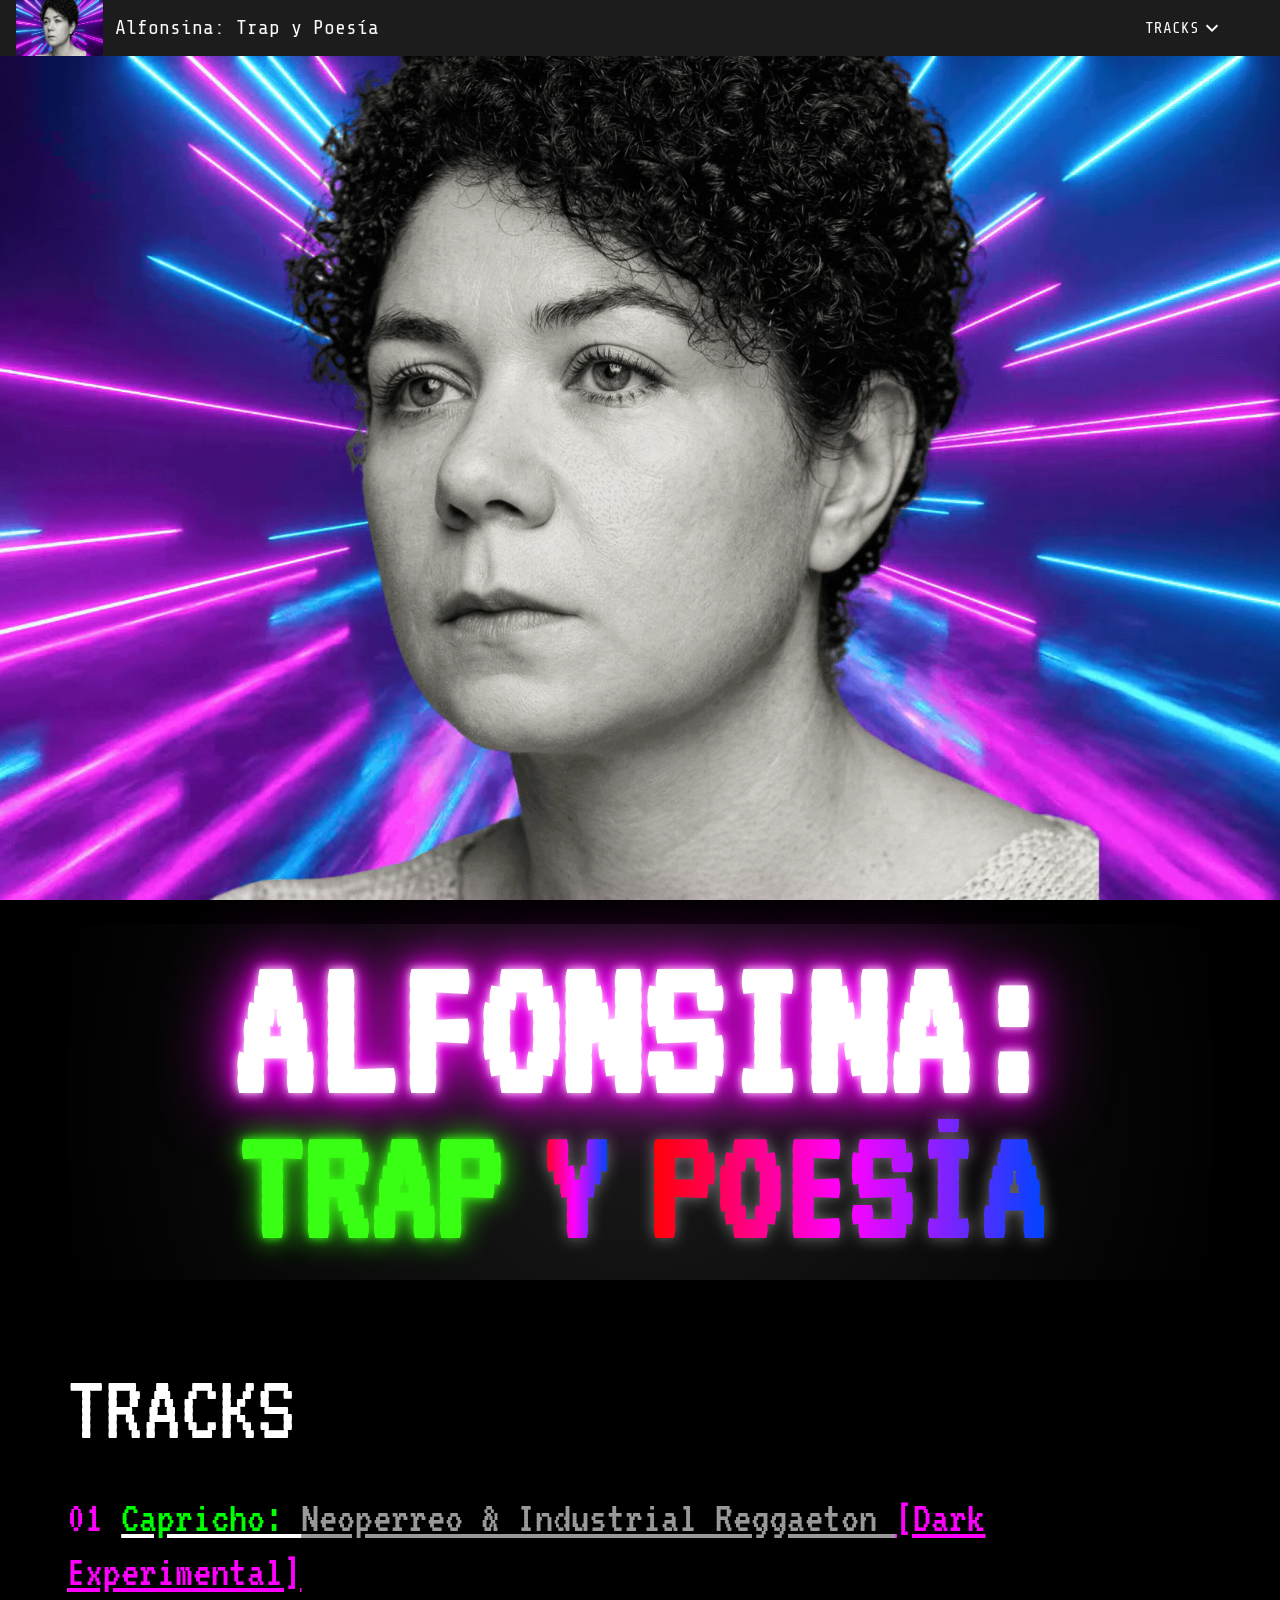
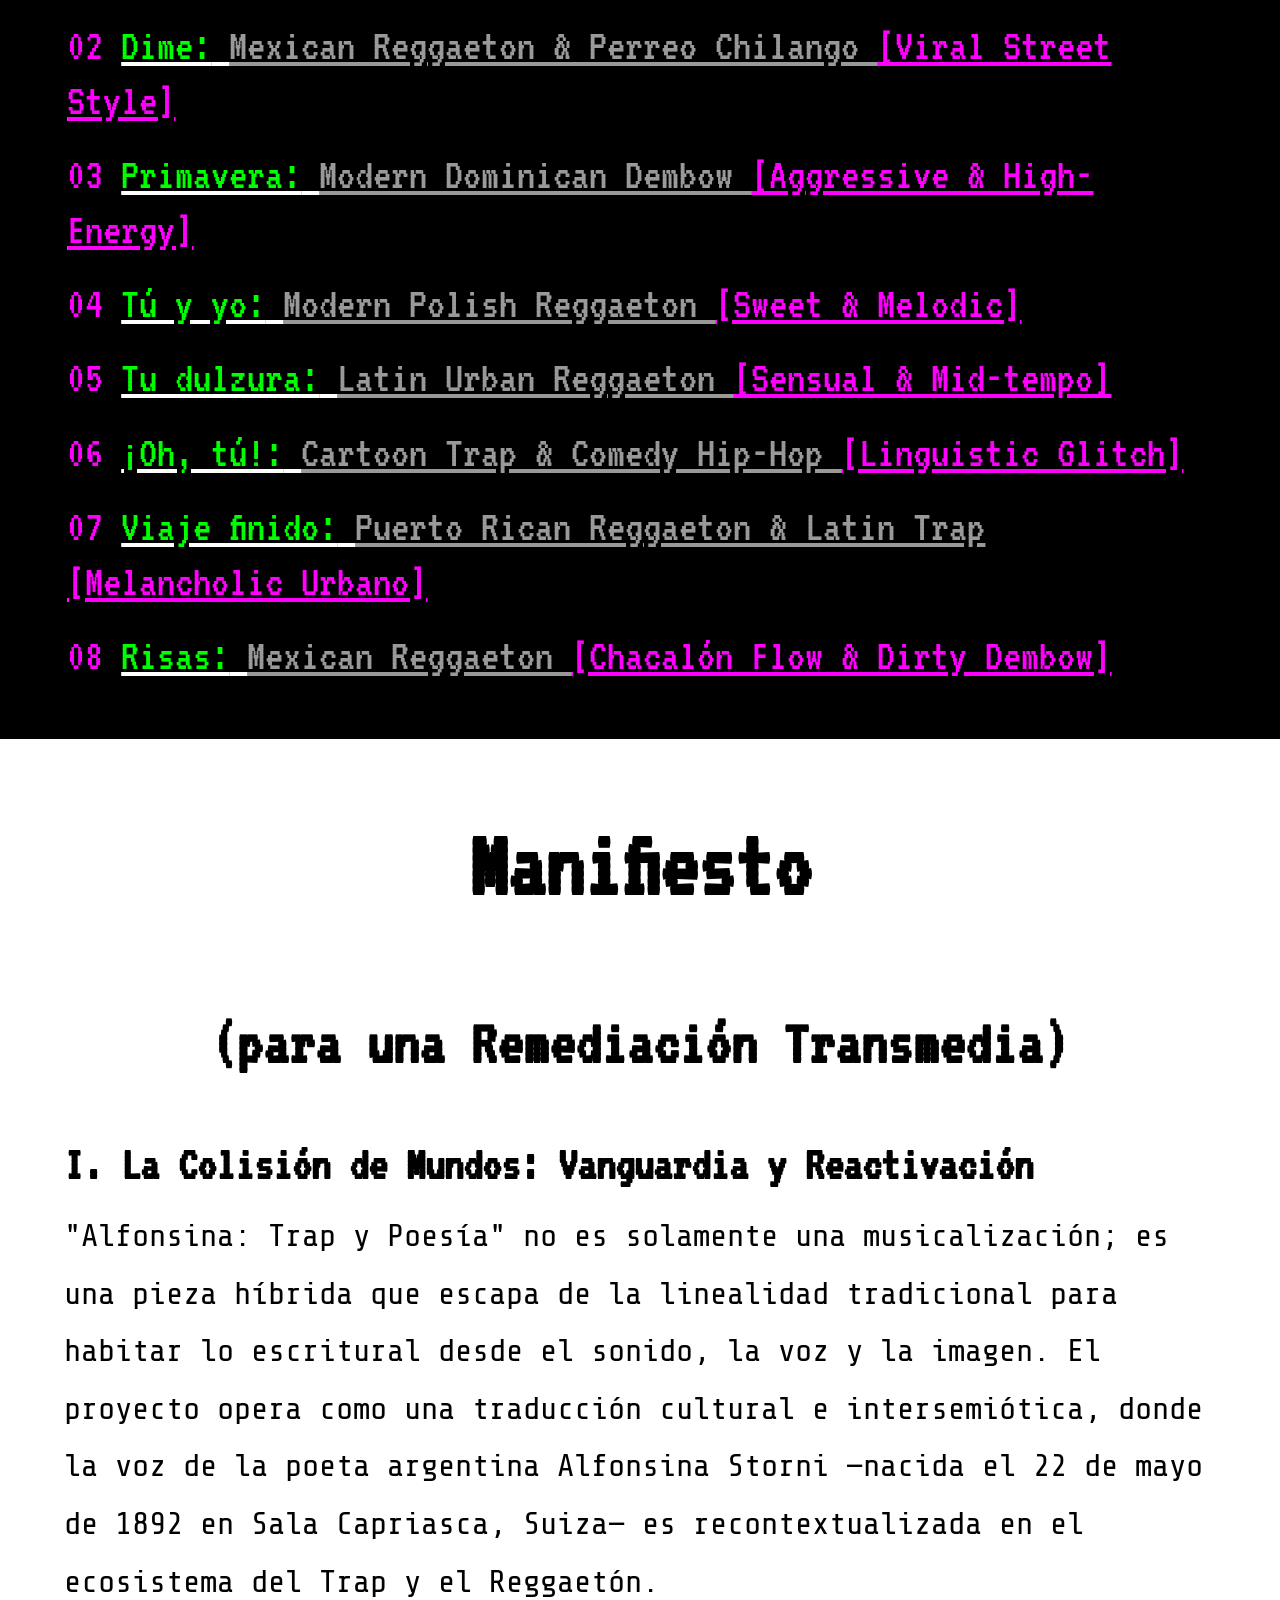
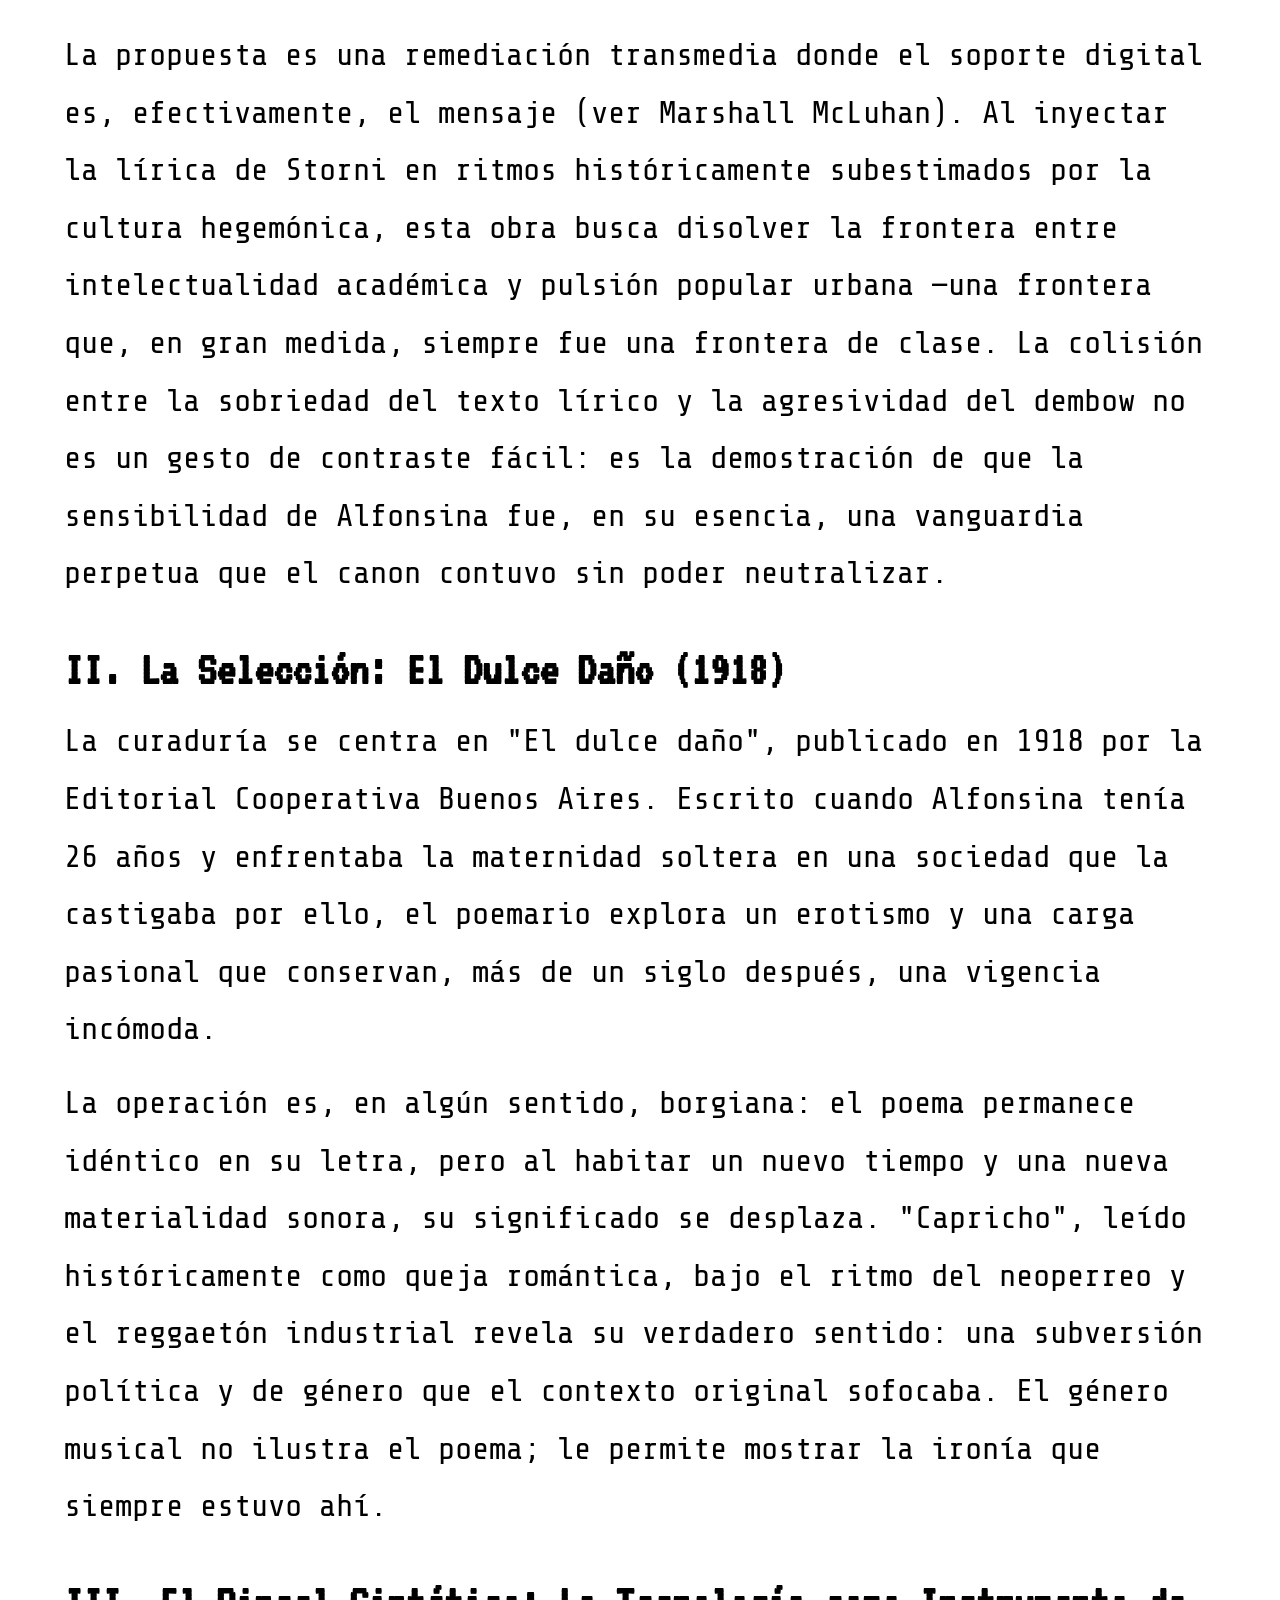
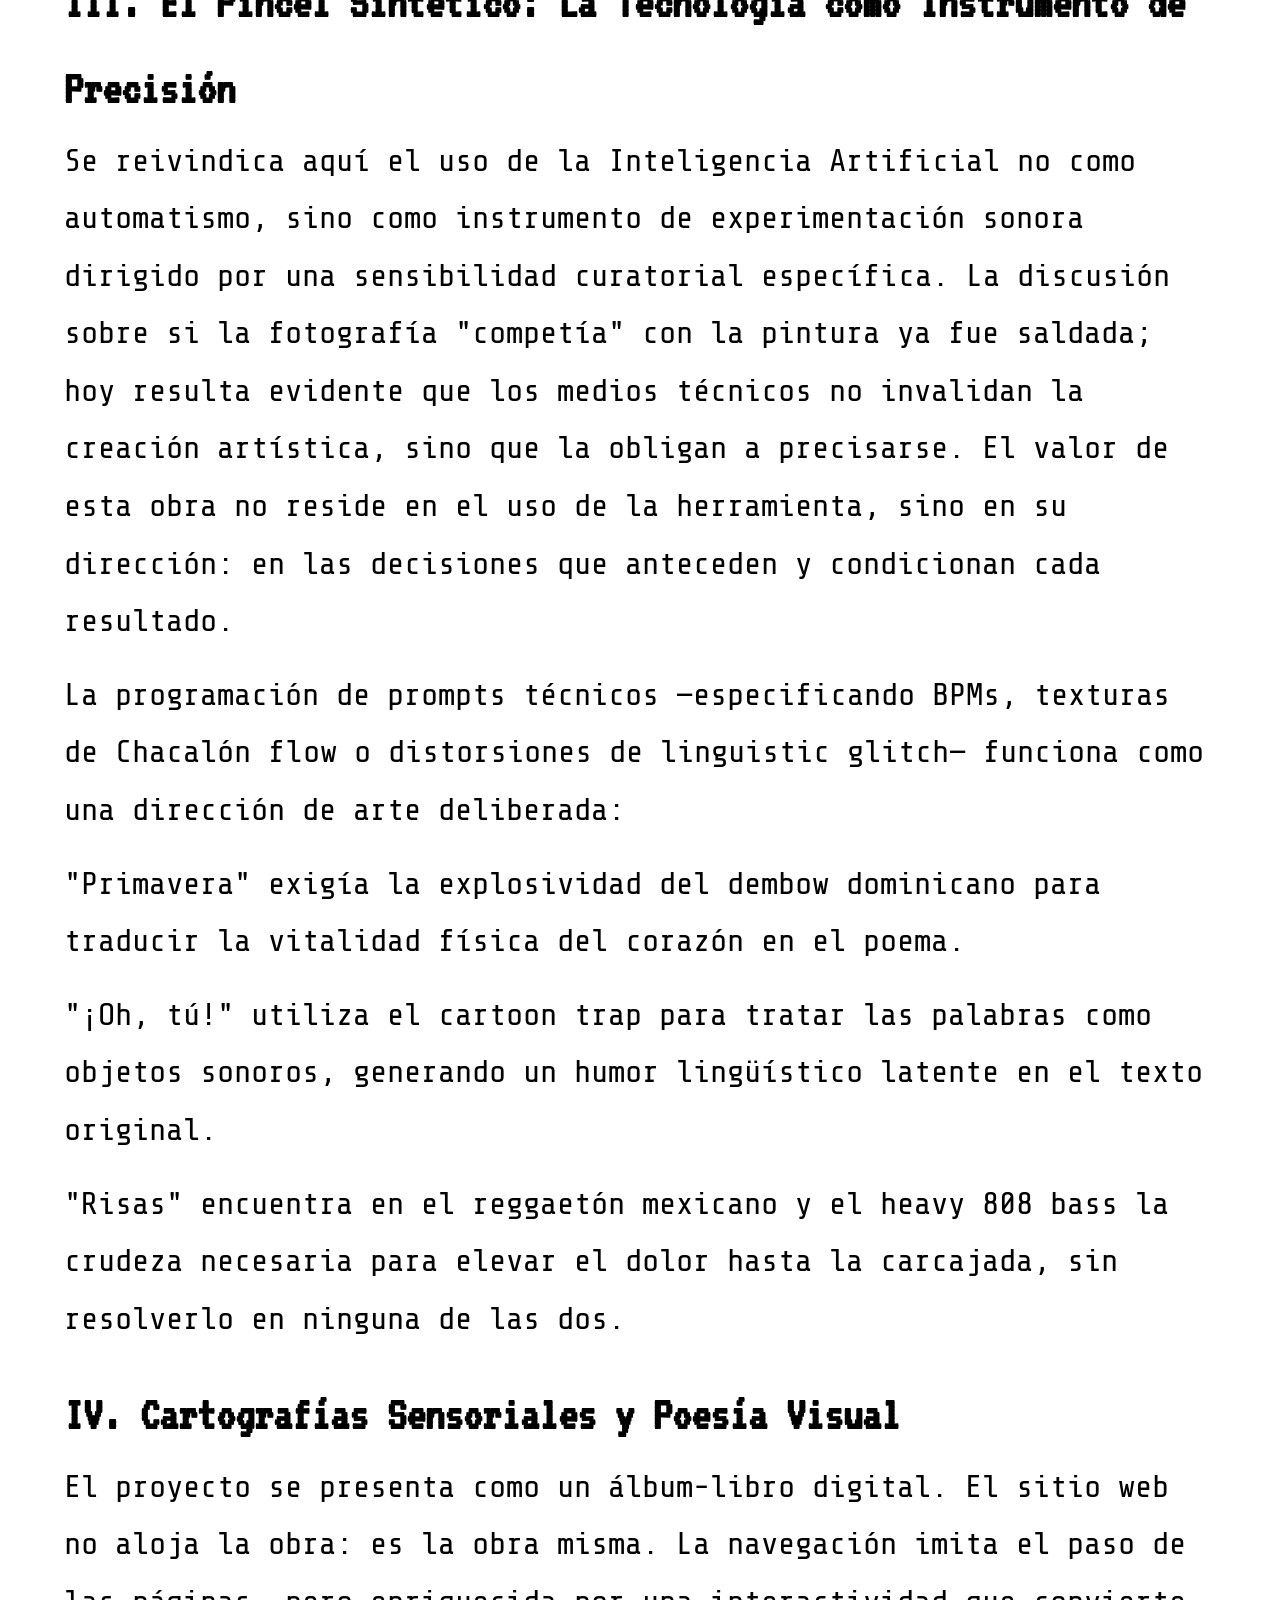
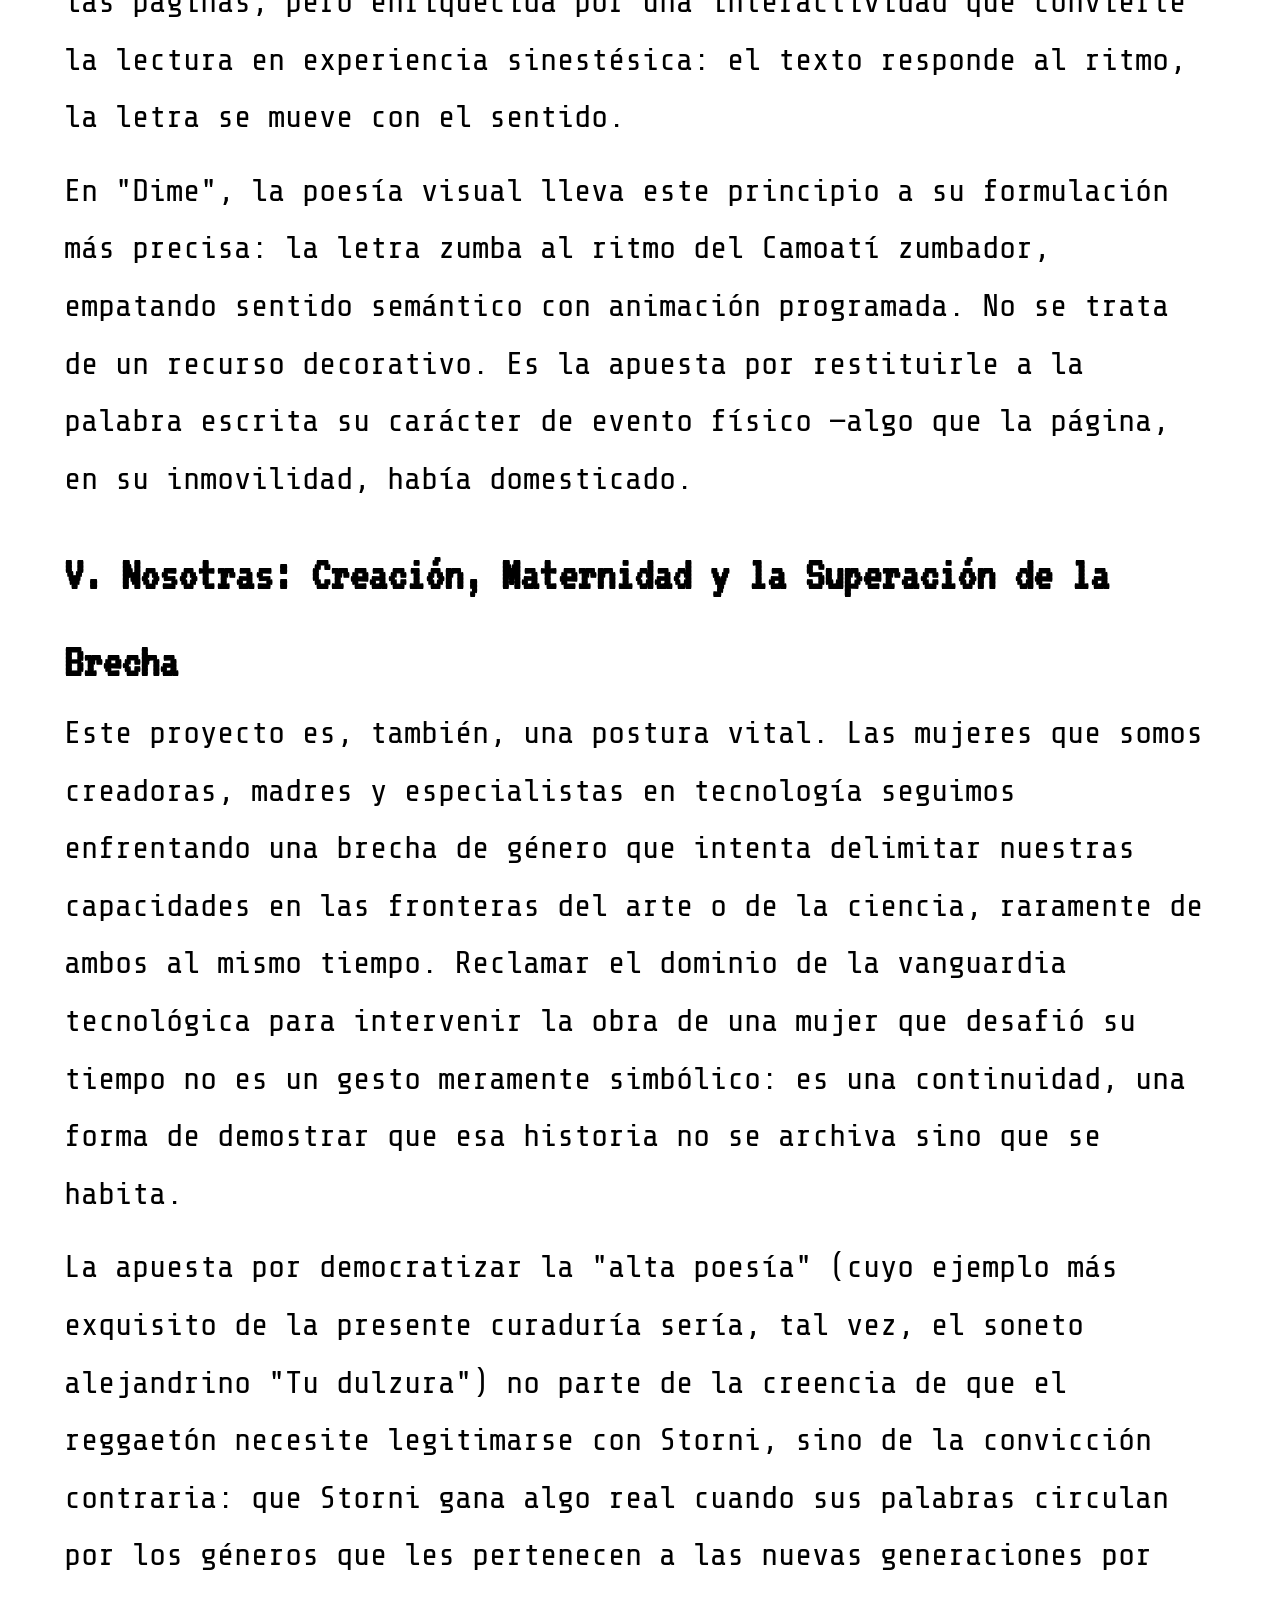
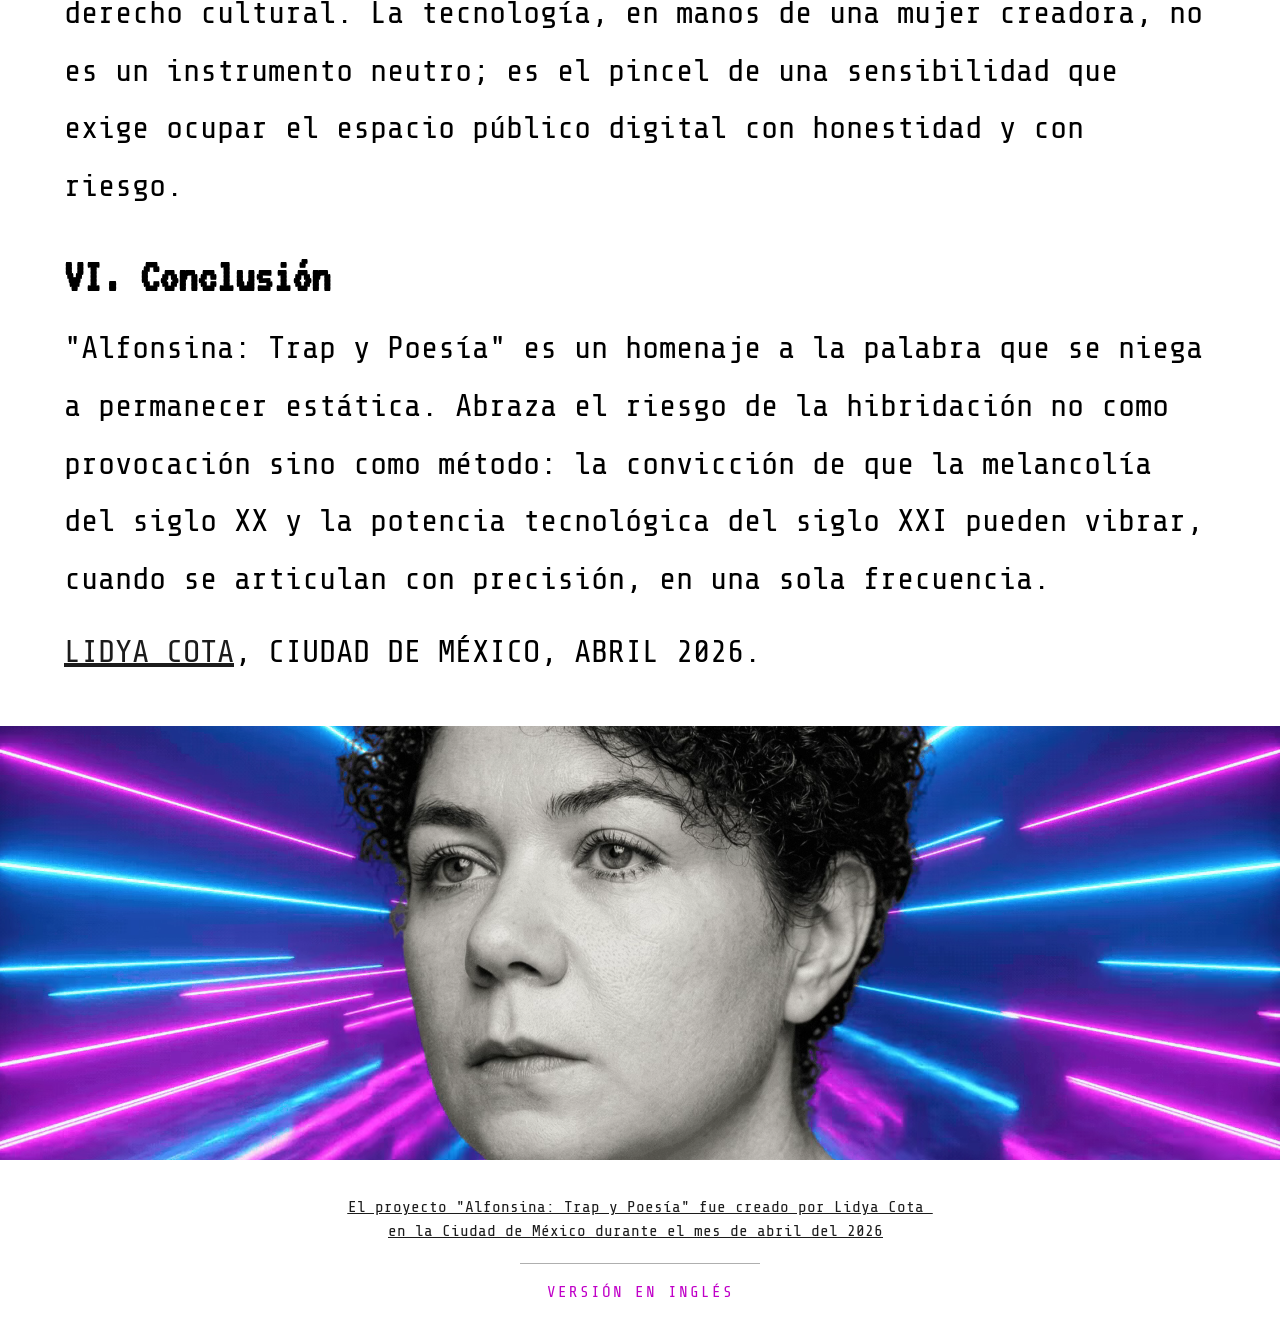
==== commit 1cec1bac: "llm added" ====
--- a/index.html
+++ b/index.html
@@ -1,5 +1,5 @@
 <!DOCTYPE html>
-<html lang="es"><head><meta charset="utf-8"><meta name="viewport" content="width=device-width, initial-scale=1"><meta name="theme-color" content="#050505"><title>Alfonsina: Trap y Poesía — Homenaje a Alfonsina Storni</title><meta name="description" content="Homenaje a Alfonsina Storni: ocho poemas de &quot;El dulce daño&quot; (1918) convertidos en trap y reggaetón. Remediación transmedia de Lidya Cota."><meta name="keywords" content="Alfonsina Storni, homenaje a Alfonsina Storni, poemas de Alfonsina Storni, El dulce daño, poesía transmedia, remediación transmedia, literatura digital, literatura electrónica, poesía digital, poesía visual, álbum-libro digital, traducción intersemiótica, poesía y música urbana, trap, reggaetón, dembow, música con inteligencia artificial, Suno, Lidya Cota, tribute to Alfonsina Storni, transmedia poetry, electronic literature, digital poetry, AI music, literatura digital latinoamericana, literatura digital hecha por mujeres, mujeres latinoamericanas en la literatura digital, mujeres en la literatura digital, mujeres creadoras, mujeres en la tecnología, brecha de género en el arte y la tecnología, artistas latinoamericanas, artista mexicana, arte transmedia latinoamericano, poesía digital latinoamericana, Latin American electronic literature, women in electronic literature, Latin American women artists, Latina digital artist"><meta name="author" content="Lidya Cota"><meta name="creator" content="Lidya Cota"><meta name="copyright" content="© 2026 Lidya Cota · CC BY-NC-SA 4.0 · Poemas de Alfonsina Storni (dominio público)"><meta name="robots" content="index, follow, max-image-preview:large, max-snippet:-1, max-video-preview:-1"><link rel="canonical" href="https://alfonsinatrapypoesia.lidyacota.com/"><link rel="license" href="https://creativecommons.org/licenses/by-nc-sa/4.0/"><link rel="author" href="https://www.lidyacota.com/"><link rel="alternate" hreflang="es" href="https://alfonsinatrapypoesia.lidyacota.com/"><link rel="alternate" hreflang="en" href="https://alfonsinatrapypoesia.lidyacota.com/en/"><link rel="alternate" hreflang="x-default" href="https://alfonsinatrapypoesia.lidyacota.com/"><meta property="og:type" content="website"><meta property="og:site_name" content="Alfonsina: Trap y Poesía"><meta property="og:title" content="Alfonsina: Trap y Poesía — Homenaje a Alfonsina Storni"><meta property="og:description" content="Homenaje a Alfonsina Storni: ocho poemas de &quot;El dulce daño&quot; (1918) convertidos en trap y reggaetón. Remediación transmedia de Lidya Cota."><meta property="og:url" content="https://alfonsinatrapypoesia.lidyacota.com/"><meta property="og:image" content="https://alfonsinatrapypoesia.lidyacota.com/assets/og-alfonsina-trap-y-poesia.jpg"><meta property="og:image:width" content="1200"><meta property="og:image:height" content="630"><meta property="og:image:alt" content="Alfonsina Storni sobre rayos de neón con el título &quot;Alfonsina: Trap y Poesía&quot;"><meta property="og:locale" content="es_MX"><meta property="og:locale:alternate" content="en_US"><meta name="twitter:card" content="summary_large_image"><meta name="twitter:title" content="Alfonsina: Trap y Poesía — Homenaje a Alfonsina Storni"><meta name="twitter:description" content="Homenaje a Alfonsina Storni: ocho poemas de &quot;El dulce daño&quot; (1918) convertidos en trap y reggaetón. Remediación transmedia de Lidya Cota."><meta name="twitter:image" content="https://alfonsinatrapypoesia.lidyacota.com/assets/og-alfonsina-trap-y-poesia.jpg"><meta name="twitter:image:alt" content="Alfonsina Storni sobre rayos de neón con el título &quot;Alfonsina: Trap y Poesía&quot;"><script type="application/ld+json">{"@context":"https://schema.org","@graph":[{"@type":"WebSite","@id":"https://alfonsinatrapypoesia.lidyacota.com/#website","url":"https://alfonsinatrapypoesia.lidyacota.com/","name":"Alfonsina: Trap y Poesía","alternateName":"Alfonsina: Trap and Poetry","inLanguage":["es","en"],"author":{"@id":"https://alfonsinatrapypoesia.lidyacota.com/#lidya-cota"},"publisher":{"@id":"https://alfonsinatrapypoesia.lidyacota.com/#lidya-cota"}},{"@type":"Person","@id":"https://alfonsinatrapypoesia.lidyacota.com/#lidya-cota","name":"Lidya Cota","url":"https://www.lidyacota.com/","sameAs":["https://www.lidyacota.com/"],"gender":"https://schema.org/Female","nationality":{"@type":"Country","name":"México"},"jobTitle":"Artista transmedia y creadora de literatura digital","description":"Lidya Cota es una artista transmedia mexicana y latinoamericana, creadora de literatura digital, madre y especialista en tecnología, con base en la Ciudad de México. Su obra forma parte de la literatura digital hecha por mujeres en Latinoamérica y cruza poesía, música, imagen y código.","knowsAbout":["Literatura digital","Literatura digital latinoamericana","Poesía transmedia","Poesía visual","Arte transmedia","Música con inteligencia artificial","Tecnología"],"homeLocation":{"@type":"Place","name":"Ciudad de México, México"}},{"@type":"Person","@id":"https://alfonsinatrapypoesia.lidyacota.com/#alfonsina-storni","name":"Alfonsina Storni","birthDate":"1892-05-22","deathDate":"1938-10-25","birthPlace":"Sala Capriasca, Suiza","nationality":"Argentina","sameAs":["https://es.wikipedia.org/wiki/Alfonsina_Storni","https://en.wikipedia.org/wiki/Alfonsina_Storni"]},{"@type":"Book","@id":"https://alfonsinatrapypoesia.lidyacota.com/#el-dulce-dano","name":"El dulce daño","author":{"@id":"https://alfonsinatrapypoesia.lidyacota.com/#alfonsina-storni"},"datePublished":"1918","inLanguage":"es","publisher":{"@type":"Organization","name":"Editorial Cooperativa Buenos Aires"},"license":"https://creativecommons.org/publicdomain/mark/1.0/"},{"@type":["CreativeWork","MusicAlbum"],"@id":"https://alfonsinatrapypoesia.lidyacota.com/#obra","name":"Alfonsina: Trap y Poesía","alternateName":"Alfonsina: Trap and Poetry","url":"https://alfonsinatrapypoesia.lidyacota.com/","inLanguage":"es","description":"\"Alfonsina: Trap y Poesía\" es un álbum-libro digital de Lidya Cota (Ciudad de México, abril de 2026) y un homenaje a la poeta Alfonsina Storni. Ocho poemas de \"El dulce daño\" (1918) se musicalizan en trap, reggaetón y dembow con inteligencia artificial, sin alterar una sola palabra, y se presentan con video, prompt y poesía visual animada. La obra es una remediación transmedia y una traducción intersemiótica que cruza literatura digital, poesía visual y música urbana para disolver la frontera entre la alta poesía y la cultura popular. La obra es también una postura sobre el lugar de las mujeres en la literatura digital y la tecnología: una mujer creadora, madre y especialista en tecnología interviene la obra de otra mujer que desafió su tiempo.","abstract":"Homenaje a Alfonsina Storni: ocho poemas de \"El dulce daño\" (1918) convertidos en trap y reggaetón. Remediación transmedia de Lidya Cota.","image":"https://alfonsinatrapypoesia.lidyacota.com/assets/og-alfonsina-trap-y-poesia.jpg","creator":{"@id":"https://alfonsinatrapypoesia.lidyacota.com/#lidya-cota"},"author":{"@id":"https://alfonsinatrapypoesia.lidyacota.com/#lidya-cota"},"byArtist":{"@id":"https://alfonsinatrapypoesia.lidyacota.com/#lidya-cota"},"dateCreated":"2026-04","locationCreated":{"@type":"Place","name":"Ciudad de México, México"},"genre":["Literatura digital","Poesía transmedia","Poesía visual","Álbum-libro digital","Trap","Reggaetón","Dembow"],"keywords":"Alfonsina Storni, homenaje a Alfonsina Storni, poemas de Alfonsina Storni, El dulce daño, poesía transmedia, remediación transmedia, literatura digital, literatura electrónica, poesía digital, poesía visual, álbum-libro digital, traducción intersemiótica, poesía y música urbana, trap, reggaetón, dembow, música con inteligencia artificial, Suno, Lidya Cota, tribute to Alfonsina Storni, transmedia poetry, electronic literature, digital poetry, AI music, literatura digital latinoamericana, literatura digital hecha por mujeres, mujeres latinoamericanas en la literatura digital, mujeres en la literatura digital, mujeres creadoras, mujeres en la tecnología, brecha de género en el arte y la tecnología, artistas latinoamericanas, artista mexicana, arte transmedia latinoamericano, poesía digital latinoamericana, Latin American electronic literature, women in electronic literature, Latin American women artists, Latina digital artist","about":{"@id":"https://alfonsinatrapypoesia.lidyacota.com/#alfonsina-storni"},"isBasedOn":{"@id":"https://alfonsinatrapypoesia.lidyacota.com/#el-dulce-dano"},"license":"https://creativecommons.org/licenses/by-nc-sa/4.0/","copyrightHolder":{"@id":"https://alfonsinatrapypoesia.lidyacota.com/#lidya-cota"},"copyrightYear":2026,"creditText":"Obra de Lidya Cota (Ciudad de México, abril de 2026). Poemas: Alfonsina Storni, \"El dulce daño\" (1918), dominio público. Producción musical: Lidya Cota, con Suno. Videos: Canva y videos de stock gratuitos. Prompts desarrollados con apoyo de Gemini. Sitio web desarrollado con ChatGPT y Claude. Licencia CC BY-NC-SA 4.0.","albumProductionType":"https://schema.org/StudioAlbum","numTracks":8,"sameAs":["https://www.youtube.com/@alfonsina-trap-y-poesia"],"isPartOf":{"@id":"https://alfonsinatrapypoesia.lidyacota.com/#website"},"track":[{"@type":"MusicRecording","@id":"https://alfonsinatrapypoesia.lidyacota.com/inicio/capricho/#track","name":"Capricho","position":1,"url":"https://alfonsinatrapypoesia.lidyacota.com/inicio/capricho/","duration":"PT2M20S","genre":"Neoperreo & Industrial Reggaeton","byArtist":{"@id":"https://alfonsinatrapypoesia.lidyacota.com/#lidya-cota"}},{"@type":"MusicRecording","@id":"https://alfonsinatrapypoesia.lidyacota.com/inicio/dime/#track","name":"Dime","position":2,"url":"https://alfonsinatrapypoesia.lidyacota.com/inicio/dime/","duration":"PT1M28S","genre":"Mexican Reggaeton & Perreo Chilango","byArtist":{"@id":"https://alfonsinatrapypoesia.lidyacota.com/#lidya-cota"}},{"@type":"MusicRecording","@id":"https://alfonsinatrapypoesia.lidyacota.com/inicio/primavera/#track","name":"Primavera","position":3,"url":"https://alfonsinatrapypoesia.lidyacota.com/inicio/primavera/","duration":"PT1M53S","genre":"Modern Dominican Dembow","byArtist":{"@id":"https://alfonsinatrapypoesia.lidyacota.com/#lidya-cota"}},{"@type":"MusicRecording","@id":"https://alfonsinatrapypoesia.lidyacota.com/inicio/tu-y-yo/#track","name":"Tú y yo","position":4,"url":"https://alfonsinatrapypoesia.lidyacota.com/inicio/tu-y-yo/","duration":"PT2M17S","genre":"Modern Polish Reggaeton","byArtist":{"@id":"https://alfonsinatrapypoesia.lidyacota.com/#lidya-cota"}},{"@type":"MusicRecording","@id":"https://alfonsinatrapypoesia.lidyacota.com/inicio/tu-dulzura/#track","name":"Tu dulzura","position":5,"url":"https://alfonsinatrapypoesia.lidyacota.com/inicio/tu-dulzura/","duration":"PT1M31S","genre":"Latin Urban Reggaeton","byArtist":{"@id":"https://alfonsinatrapypoesia.lidyacota.com/#lidya-cota"}},{"@type":"MusicRecording","@id":"https://alfonsinatrapypoesia.lidyacota.com/inicio/oh-tu/#track","name":"¡Oh, tú!","position":6,"url":"https://alfonsinatrapypoesia.lidyacota.com/inicio/oh-tu/","duration":"PT2M46S","genre":"Cartoon Trap & Comedy Hip-Hop","byArtist":{"@id":"https://alfonsinatrapypoesia.lidyacota.com/#lidya-cota"}},{"@type":"MusicRecording","@id":"https://alfonsinatrapypoesia.lidyacota.com/inicio/viaje-finido/#track","name":"Viaje finido","position":7,"url":"https://alfonsinatrapypoesia.lidyacota.com/inicio/viaje-finido/","duration":"PT2M9S","genre":"Puerto Rican Reggaeton & Latin Trap","byArtist":{"@id":"https://alfonsinatrapypoesia.lidyacota.com/#lidya-cota"}},{"@type":"MusicRecording","@id":"https://alfonsinatrapypoesia.lidyacota.com/inicio/risas/#track","name":"Risas","position":8,"url":"https://alfonsinatrapypoesia.lidyacota.com/inicio/risas/","duration":"PT1M42S","genre":"Mexican Reggaeton","byArtist":{"@id":"https://alfonsinatrapypoesia.lidyacota.com/#lidya-cota"}}],"workTranslation":{"@id":"https://alfonsinatrapypoesia.lidyacota.com/en/#work"}},{"@type":"WebPage","@id":"https://alfonsinatrapypoesia.lidyacota.com/#webpage","url":"https://alfonsinatrapypoesia.lidyacota.com/","name":"Alfonsina: Trap y Poesía — Homenaje a Alfonsina Storni","description":"Homenaje a Alfonsina Storni: ocho poemas de \"El dulce daño\" (1918) convertidos en trap y reggaetón. Remediación transmedia de Lidya Cota.","inLanguage":"es","isPartOf":{"@id":"https://alfonsinatrapypoesia.lidyacota.com/#website"},"about":{"@id":"https://alfonsinatrapypoesia.lidyacota.com/#obra"},"mainEntity":{"@id":"https://alfonsinatrapypoesia.lidyacota.com/#obra"},"primaryImageOfPage":{"@type":"ImageObject","url":"https://alfonsinatrapypoesia.lidyacota.com/assets/og-alfonsina-trap-y-poesia.jpg","width":1200,"height":630}}]}</script><link rel="icon" href="./assets/alfonsina.png"><link rel="preconnect" href="https://fonts.googleapis.com"><link rel="preconnect" href="https://fonts.gstatic.com" crossorigin><link href="https://fonts.googleapis.com/css2?family=VT323&family=Share+Tech+Mono&family=Roboto+Mono:wght@400;700&family=Audiowide&display=swap" rel="stylesheet"><link rel="stylesheet" href="./assets/site.css"><link rel="stylesheet" href="./assets/home.css"><link rel="stylesheet" href="./assets/layout.css"></head><body><header class="site-header"><button class="nav-toggle" type="button" aria-label="Abrir menú" aria-controls="site-nav" aria-expanded="false"><svg viewBox="0 0 24 24" width="24" height="24" aria-hidden="true"><path fill="currentColor" d="M3 18h18v-2H3v2zm0-5h18v-2H3v2zm0-7v2h18V6H3z"/></svg></button><a class="brand" href="./index.html"><img src="./assets/alfonsina.png" alt="" width="87" height="56"><span>Alfonsina: Trap y Poesía</span></a><nav class="site-nav" id="site-nav" aria-label="Tracks"><button class="nav-close" type="button" aria-label="Cerrar menú"><svg viewBox="0 0 24 24" width="24" height="24" aria-hidden="true"><path fill="currentColor" d="M19 6.41 17.59 5 12 10.59 6.41 5 5 6.41 10.59 12 5 17.59 6.41 19 12 13.41 17.59 19 19 17.59 13.41 12z"/></svg></button><div class="tracks-menu"><div class="tracks-head"><a class="tracks-link" href="./index.html">TRACKS</a><button class="tracks-toggle" type="button" aria-controls="menu-list" aria-expanded="false" aria-label="Expandir/contraer"><svg viewBox="0 0 24 24" width="24" height="24" aria-hidden="true"><path fill="none" stroke="currentColor" stroke-width="2" d="M6.6 9.3 12 14.7l5.4-5.4"/></svg></button></div><div class="menu-list" id="menu-list"><a href="./inicio/capricho/index.html">01 Capricho</a><a href="./inicio/dime/index.html">02 Dime</a><a href="./inicio/primavera/index.html">03 Primavera</a><a href="./inicio/tu-y-yo/index.html">04 Tú y yo</a><a href="./inicio/tu-dulzura/index.html">05 Tu dulzura</a><a href="./inicio/oh-tu/index.html">06 ¡Oh, tú!</a><a href="./inicio/viaje-finido/index.html">07 Viaje finido</a><a href="./inicio/risas/index.html">08 Risas</a></div></div></nav><div class="nav-scrim" aria-hidden="true"></div></header><main><section class="album-cover"><video class="cover-image" autoplay muted loop playsinline preload="auto" poster="./assets/alfonsina-cabecera.jpg" role="img" aria-label="Alfonsina Storni en blanco y negro sobre rayos de neón (animación)"><source src="./assets/alfonsina-cabecera.mp4" type="video/mp4"><source src="./assets/alfonsina-cabecera.webm" type="video/webm"></video></section><section class="title-block original-block"><div class="title-art">
+<html lang="es"><head><meta charset="utf-8"><meta name="viewport" content="width=device-width, initial-scale=1"><meta name="theme-color" content="#050505"><title>Alfonsina: Trap y Poesía — Homenaje a Alfonsina Storni</title><meta name="description" content="Homenaje a Alfonsina Storni: ocho poemas de &quot;El dulce daño&quot; (1918) recontextualizados en el trap, el reggaetón y el dembow. Remediación transmedia de Lidya Cota."><meta name="keywords" content="Alfonsina Storni, homenaje a Alfonsina Storni, poemas de Alfonsina Storni, El dulce daño, poesía transmedia, remediación transmedia, literatura digital, literatura electrónica, poesía digital, poesía visual, álbum-libro digital, traducción intersemiótica, poesía y música urbana, trap, reggaetón, dembow, música con inteligencia artificial, Suno, Lidya Cota, tribute to Alfonsina Storni, transmedia poetry, electronic literature, digital poetry, AI music, literatura digital latinoamericana, literatura digital hecha por mujeres, mujeres latinoamericanas en la literatura digital, mujeres en la literatura digital, mujeres creadoras, mujeres en la tecnología, brecha de género en el arte y la tecnología, artistas latinoamericanas, artista mexicana, arte transmedia latinoamericano, poesía digital latinoamericana, Latin American electronic literature, women in electronic literature, Latin American women artists, Latina digital artist, recontextualización, remediación, traducción intersemiótica, intervención artística, arte contemporáneo, arte y tecnología, arte e inteligencia artificial, inteligencia artificial en el arte, manifiesto sobre inteligencia artificial"><meta name="author" content="Lidya Cota"><meta name="creator" content="Lidya Cota"><meta name="copyright" content="© 2026 Lidya Cota · CC BY-NC-SA 4.0 · Poemas de Alfonsina Storni (dominio público)"><meta name="robots" content="index, follow, max-image-preview:large, max-snippet:-1, max-video-preview:-1"><link rel="canonical" href="https://alfonsinatrapypoesia.lidyacota.com/"><link rel="license" href="https://creativecommons.org/licenses/by-nc-sa/4.0/"><link rel="author" href="https://www.lidyacota.com/"><link rel="alternate" hreflang="es" href="https://alfonsinatrapypoesia.lidyacota.com/"><link rel="alternate" hreflang="en" href="https://alfonsinatrapypoesia.lidyacota.com/en/"><link rel="alternate" hreflang="x-default" href="https://alfonsinatrapypoesia.lidyacota.com/"><meta property="og:type" content="website"><meta property="og:site_name" content="Alfonsina: Trap y Poesía"><meta property="og:title" content="Alfonsina: Trap y Poesía — Homenaje a Alfonsina Storni"><meta property="og:description" content="Homenaje a Alfonsina Storni: ocho poemas de &quot;El dulce daño&quot; (1918) recontextualizados en el trap, el reggaetón y el dembow. Remediación transmedia de Lidya Cota."><meta property="og:url" content="https://alfonsinatrapypoesia.lidyacota.com/"><meta property="og:image" content="https://alfonsinatrapypoesia.lidyacota.com/assets/og-alfonsina-trap-y-poesia.jpg"><meta property="og:image:width" content="1200"><meta property="og:image:height" content="630"><meta property="og:image:alt" content="Alfonsina Storni sobre rayos de neón con el título &quot;Alfonsina: Trap y Poesía&quot;"><meta property="og:locale" content="es_MX"><meta property="og:locale:alternate" content="en_US"><meta name="twitter:card" content="summary_large_image"><meta name="twitter:title" content="Alfonsina: Trap y Poesía — Homenaje a Alfonsina Storni"><meta name="twitter:description" content="Homenaje a Alfonsina Storni: ocho poemas de &quot;El dulce daño&quot; (1918) recontextualizados en el trap, el reggaetón y el dembow. Remediación transmedia de Lidya Cota."><meta name="twitter:image" content="https://alfonsinatrapypoesia.lidyacota.com/assets/og-alfonsina-trap-y-poesia.jpg"><meta name="twitter:image:alt" content="Alfonsina Storni sobre rayos de neón con el título &quot;Alfonsina: Trap y Poesía&quot;"><script type="application/ld+json">{"@context":"https://schema.org","@graph":[{"@type":"WebSite","@id":"https://alfonsinatrapypoesia.lidyacota.com/#website","url":"https://alfonsinatrapypoesia.lidyacota.com/","name":"Alfonsina: Trap y Poesía","alternateName":"Alfonsina: Trap and Poetry","inLanguage":["es","en"],"author":{"@id":"https://alfonsinatrapypoesia.lidyacota.com/#lidya-cota"},"publisher":{"@id":"https://alfonsinatrapypoesia.lidyacota.com/#lidya-cota"}},{"@type":"Person","@id":"https://alfonsinatrapypoesia.lidyacota.com/#lidya-cota","name":"Lidya Cota","url":"https://www.lidyacota.com/","sameAs":["https://www.lidyacota.com/"],"gender":"https://schema.org/Female","nationality":{"@type":"Country","name":"México"},"jobTitle":"Artista transmedia y creadora de literatura digital","description":"Lidya Cota es una artista transmedia mexicana y latinoamericana, creadora de literatura digital, madre y especialista en tecnología, con base en la Ciudad de México. Su obra forma parte de la literatura digital hecha por mujeres en Latinoamérica y cruza poesía, música, imagen y código.","knowsAbout":["Literatura digital","Literatura digital latinoamericana","Poesía transmedia","Poesía visual","Arte transmedia","Música con inteligencia artificial","Tecnología"],"homeLocation":{"@type":"Place","name":"Ciudad de México, México"}},{"@type":"Person","@id":"https://alfonsinatrapypoesia.lidyacota.com/#alfonsina-storni","name":"Alfonsina Storni","birthDate":"1892-05-22","deathDate":"1938-10-25","birthPlace":"Sala Capriasca, Suiza","nationality":"Argentina","sameAs":["https://es.wikipedia.org/wiki/Alfonsina_Storni","https://en.wikipedia.org/wiki/Alfonsina_Storni"]},{"@type":"Book","@id":"https://alfonsinatrapypoesia.lidyacota.com/#el-dulce-dano","name":"El dulce daño","author":{"@id":"https://alfonsinatrapypoesia.lidyacota.com/#alfonsina-storni"},"datePublished":"1918","inLanguage":"es","publisher":{"@type":"Organization","name":"Editorial Cooperativa Buenos Aires"},"license":"https://creativecommons.org/publicdomain/mark/1.0/"},{"@type":["CreativeWork","MusicAlbum"],"@id":"https://alfonsinatrapypoesia.lidyacota.com/#obra","name":"Alfonsina: Trap y Poesía","alternateName":"Alfonsina: Trap and Poetry","url":"https://alfonsinatrapypoesia.lidyacota.com/","inLanguage":"es","description":"\"Alfonsina: Trap y Poesía\" es un álbum-libro digital de Lidya Cota (Ciudad de México, abril de 2026) y un homenaje transmedia a la poeta Alfonsina Storni. Ocho poemas de \"El dulce daño\" (1918) se recontextualizan en el trap, el reggaetón y el dembow mediante producción musical asistida por inteligencia artificial, sin alterar una sola palabra, y se reactivan como música, prompt y poesía visual animada. La obra opera como una remediación transmedia y una traducción intersemiótica que cruza literatura digital, poesía visual y música urbana para disolver la frontera entre la alta poesía y la cultura popular. Su manifiesto plantea una postura sobre la inteligencia artificial en la creación artística: la IA no como automatismo, sino como instrumento dirigido por una sensibilidad curatorial. Es también una postura sobre el lugar de las mujeres en la literatura digital y la tecnología: una mujer creadora, madre y especialista en tecnología interviene la obra de otra mujer que desafió su tiempo.","abstract":"Homenaje a Alfonsina Storni: ocho poemas de \"El dulce daño\" (1918) recontextualizados en el trap, el reggaetón y el dembow. Remediación transmedia de Lidya Cota.","image":"https://alfonsinatrapypoesia.lidyacota.com/assets/og-alfonsina-trap-y-poesia.jpg","creator":{"@id":"https://alfonsinatrapypoesia.lidyacota.com/#lidya-cota"},"author":{"@id":"https://alfonsinatrapypoesia.lidyacota.com/#lidya-cota"},"byArtist":{"@id":"https://alfonsinatrapypoesia.lidyacota.com/#lidya-cota"},"dateCreated":"2026-04","locationCreated":{"@type":"Place","name":"Ciudad de México, México"},"genre":["Literatura digital","Poesía transmedia","Poesía visual","Álbum-libro digital","Trap","Reggaetón","Dembow"],"keywords":"Alfonsina Storni, homenaje a Alfonsina Storni, poemas de Alfonsina Storni, El dulce daño, poesía transmedia, remediación transmedia, literatura digital, literatura electrónica, poesía digital, poesía visual, álbum-libro digital, traducción intersemiótica, poesía y música urbana, trap, reggaetón, dembow, música con inteligencia artificial, Suno, Lidya Cota, tribute to Alfonsina Storni, transmedia poetry, electronic literature, digital poetry, AI music, literatura digital latinoamericana, literatura digital hecha por mujeres, mujeres latinoamericanas en la literatura digital, mujeres en la literatura digital, mujeres creadoras, mujeres en la tecnología, brecha de género en el arte y la tecnología, artistas latinoamericanas, artista mexicana, arte transmedia latinoamericano, poesía digital latinoamericana, Latin American electronic literature, women in electronic literature, Latin American women artists, Latina digital artist, recontextualización, remediación, traducción intersemiótica, intervención artística, arte contemporáneo, arte y tecnología, arte e inteligencia artificial, inteligencia artificial en el arte, manifiesto sobre inteligencia artificial","about":{"@id":"https://alfonsinatrapypoesia.lidyacota.com/#alfonsina-storni"},"isBasedOn":{"@id":"https://alfonsinatrapypoesia.lidyacota.com/#el-dulce-dano"},"license":"https://creativecommons.org/licenses/by-nc-sa/4.0/","copyrightHolder":{"@id":"https://alfonsinatrapypoesia.lidyacota.com/#lidya-cota"},"copyrightYear":2026,"creditText":"Obra de Lidya Cota (Ciudad de México, abril de 2026). Poemas: Alfonsina Storni, \"El dulce daño\" (1918), dominio público. Producción musical: Lidya Cota, con Suno. Videos: Canva y videos de stock gratuitos. Prompts desarrollados con apoyo de Gemini. Sitio web desarrollado con ChatGPT y Claude. Licencia CC BY-NC-SA 4.0.","albumProductionType":"https://schema.org/StudioAlbum","numTracks":8,"sameAs":["https://www.youtube.com/@alfonsina-trap-y-poesia"],"isPartOf":{"@id":"https://alfonsinatrapypoesia.lidyacota.com/#website"},"track":[{"@type":"MusicRecording","@id":"https://alfonsinatrapypoesia.lidyacota.com/inicio/capricho/#track","name":"Capricho","position":1,"url":"https://alfonsinatrapypoesia.lidyacota.com/inicio/capricho/","duration":"PT2M20S","genre":"Neoperreo & Industrial Reggaeton","byArtist":{"@id":"https://alfonsinatrapypoesia.lidyacota.com/#lidya-cota"}},{"@type":"MusicRecording","@id":"https://alfonsinatrapypoesia.lidyacota.com/inicio/dime/#track","name":"Dime","position":2,"url":"https://alfonsinatrapypoesia.lidyacota.com/inicio/dime/","duration":"PT1M28S","genre":"Mexican Reggaeton & Perreo Chilango","byArtist":{"@id":"https://alfonsinatrapypoesia.lidyacota.com/#lidya-cota"}},{"@type":"MusicRecording","@id":"https://alfonsinatrapypoesia.lidyacota.com/inicio/primavera/#track","name":"Primavera","position":3,"url":"https://alfonsinatrapypoesia.lidyacota.com/inicio/primavera/","duration":"PT1M53S","genre":"Modern Dominican Dembow","byArtist":{"@id":"https://alfonsinatrapypoesia.lidyacota.com/#lidya-cota"}},{"@type":"MusicRecording","@id":"https://alfonsinatrapypoesia.lidyacota.com/inicio/tu-y-yo/#track","name":"Tú y yo","position":4,"url":"https://alfonsinatrapypoesia.lidyacota.com/inicio/tu-y-yo/","duration":"PT2M17S","genre":"Modern Polish Reggaeton","byArtist":{"@id":"https://alfonsinatrapypoesia.lidyacota.com/#lidya-cota"}},{"@type":"MusicRecording","@id":"https://alfonsinatrapypoesia.lidyacota.com/inicio/tu-dulzura/#track","name":"Tu dulzura","position":5,"url":"https://alfonsinatrapypoesia.lidyacota.com/inicio/tu-dulzura/","duration":"PT1M31S","genre":"Latin Urban Reggaeton","byArtist":{"@id":"https://alfonsinatrapypoesia.lidyacota.com/#lidya-cota"}},{"@type":"MusicRecording","@id":"https://alfonsinatrapypoesia.lidyacota.com/inicio/oh-tu/#track","name":"¡Oh, tú!","position":6,"url":"https://alfonsinatrapypoesia.lidyacota.com/inicio/oh-tu/","duration":"PT2M46S","genre":"Cartoon Trap & Comedy Hip-Hop","byArtist":{"@id":"https://alfonsinatrapypoesia.lidyacota.com/#lidya-cota"}},{"@type":"MusicRecording","@id":"https://alfonsinatrapypoesia.lidyacota.com/inicio/viaje-finido/#track","name":"Viaje finido","position":7,"url":"https://alfonsinatrapypoesia.lidyacota.com/inicio/viaje-finido/","duration":"PT2M9S","genre":"Puerto Rican Reggaeton & Latin Trap","byArtist":{"@id":"https://alfonsinatrapypoesia.lidyacota.com/#lidya-cota"}},{"@type":"MusicRecording","@id":"https://alfonsinatrapypoesia.lidyacota.com/inicio/risas/#track","name":"Risas","position":8,"url":"https://alfonsinatrapypoesia.lidyacota.com/inicio/risas/","duration":"PT1M42S","genre":"Mexican Reggaeton","byArtist":{"@id":"https://alfonsinatrapypoesia.lidyacota.com/#lidya-cota"}}],"workTranslation":{"@id":"https://alfonsinatrapypoesia.lidyacota.com/en/#work"}},{"@type":"WebPage","@id":"https://alfonsinatrapypoesia.lidyacota.com/#webpage","url":"https://alfonsinatrapypoesia.lidyacota.com/","name":"Alfonsina: Trap y Poesía — Homenaje a Alfonsina Storni","description":"Homenaje a Alfonsina Storni: ocho poemas de \"El dulce daño\" (1918) recontextualizados en el trap, el reggaetón y el dembow. Remediación transmedia de Lidya Cota.","inLanguage":"es","isPartOf":{"@id":"https://alfonsinatrapypoesia.lidyacota.com/#website"},"about":{"@id":"https://alfonsinatrapypoesia.lidyacota.com/#obra"},"mainEntity":{"@id":"https://alfonsinatrapypoesia.lidyacota.com/#obra"},"primaryImageOfPage":{"@type":"ImageObject","url":"https://alfonsinatrapypoesia.lidyacota.com/assets/og-alfonsina-trap-y-poesia.jpg","width":1200,"height":630}}]}</script><link rel="icon" href="./assets/alfonsina.png"><link rel="preconnect" href="https://fonts.googleapis.com"><link rel="preconnect" href="https://fonts.gstatic.com" crossorigin><link href="https://fonts.googleapis.com/css2?family=VT323&family=Share+Tech+Mono&family=Roboto+Mono:wght@400;700&family=Audiowide&display=swap" rel="stylesheet"><link rel="stylesheet" href="./assets/site.css"><link rel="stylesheet" href="./assets/home.css"><link rel="stylesheet" href="./assets/layout.css"></head><body><header class="site-header"><button class="nav-toggle" type="button" aria-label="Abrir menú" aria-controls="site-nav" aria-expanded="false"><svg viewBox="0 0 24 24" width="24" height="24" aria-hidden="true"><path fill="currentColor" d="M3 18h18v-2H3v2zm0-5h18v-2H3v2zm0-7v2h18V6H3z"/></svg></button><a class="brand" href="./index.html"><img src="./assets/alfonsina.png" alt="" width="87" height="56"><span>Alfonsina: Trap y Poesía</span></a><nav class="site-nav" id="site-nav" aria-label="Tracks"><button class="nav-close" type="button" aria-label="Cerrar menú"><svg viewBox="0 0 24 24" width="24" height="24" aria-hidden="true"><path fill="currentColor" d="M19 6.41 17.59 5 12 10.59 6.41 5 5 6.41 10.59 12 5 17.59 6.41 19 12 13.41 17.59 19 19 17.59 13.41 12z"/></svg></button><div class="tracks-menu"><div class="tracks-head"><a class="tracks-link" href="./index.html">TRACKS</a><button class="tracks-toggle" type="button" aria-controls="menu-list" aria-expanded="false" aria-label="Expandir/contraer"><svg viewBox="0 0 24 24" width="24" height="24" aria-hidden="true"><path fill="none" stroke="currentColor" stroke-width="2" d="M6.6 9.3 12 14.7l5.4-5.4"/></svg></button></div><div class="menu-list" id="menu-list"><a href="./inicio/capricho/index.html">01 Capricho</a><a href="./inicio/dime/index.html">02 Dime</a><a href="./inicio/primavera/index.html">03 Primavera</a><a href="./inicio/tu-y-yo/index.html">04 Tú y yo</a><a href="./inicio/tu-dulzura/index.html">05 Tu dulzura</a><a href="./inicio/oh-tu/index.html">06 ¡Oh, tú!</a><a href="./inicio/viaje-finido/index.html">07 Viaje finido</a><a href="./inicio/risas/index.html">08 Risas</a></div></div></nav><div class="nav-scrim" aria-hidden="true"></div></header><main><section class="album-cover"><video class="cover-image" autoplay muted loop playsinline preload="auto" poster="./assets/alfonsina-cabecera.jpg" role="img" aria-label="Alfonsina Storni en blanco y negro sobre rayos de neón (animación)"><source src="./assets/alfonsina-cabecera.mp4" type="video/mp4"><source src="./assets/alfonsina-cabecera.webm" type="video/webm"></video></section><section class="title-block original-block"><div class="title-art">
 
     <div class="homepage-container">
         <h1 class="title-main">
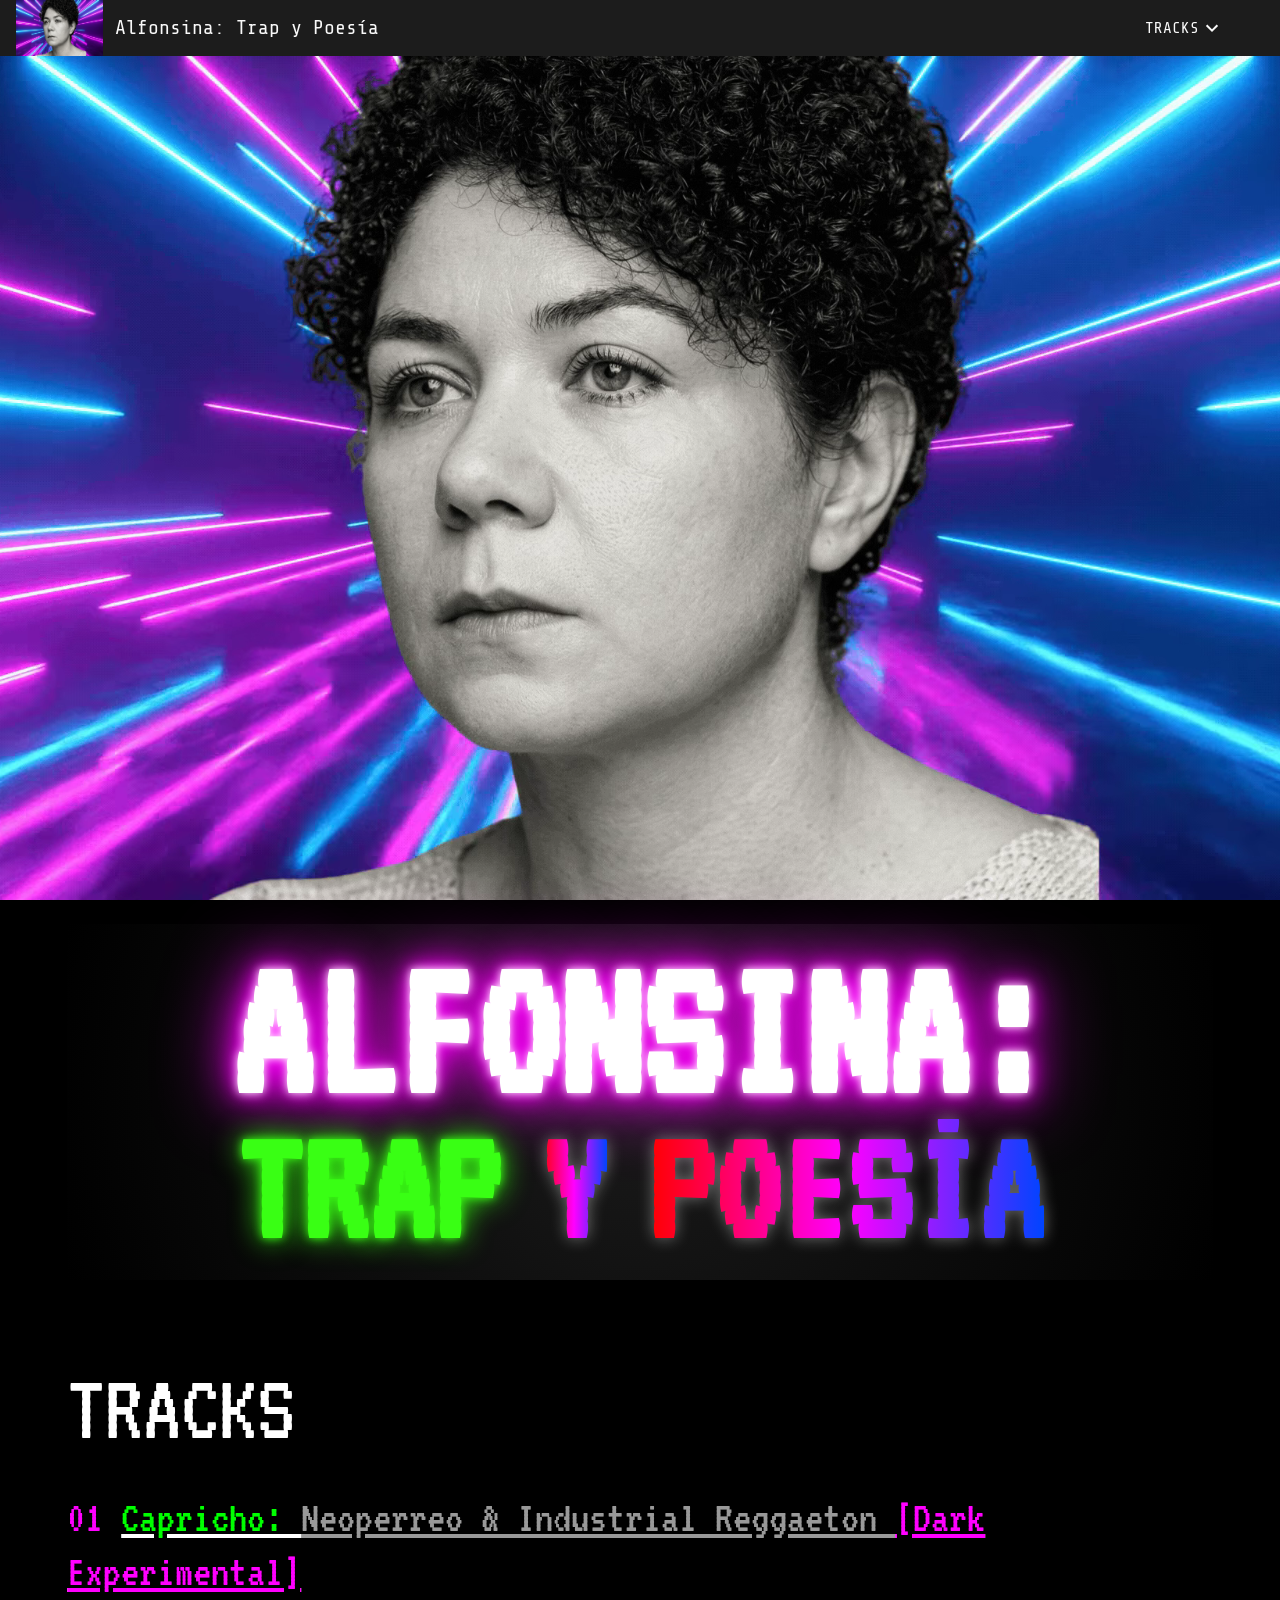
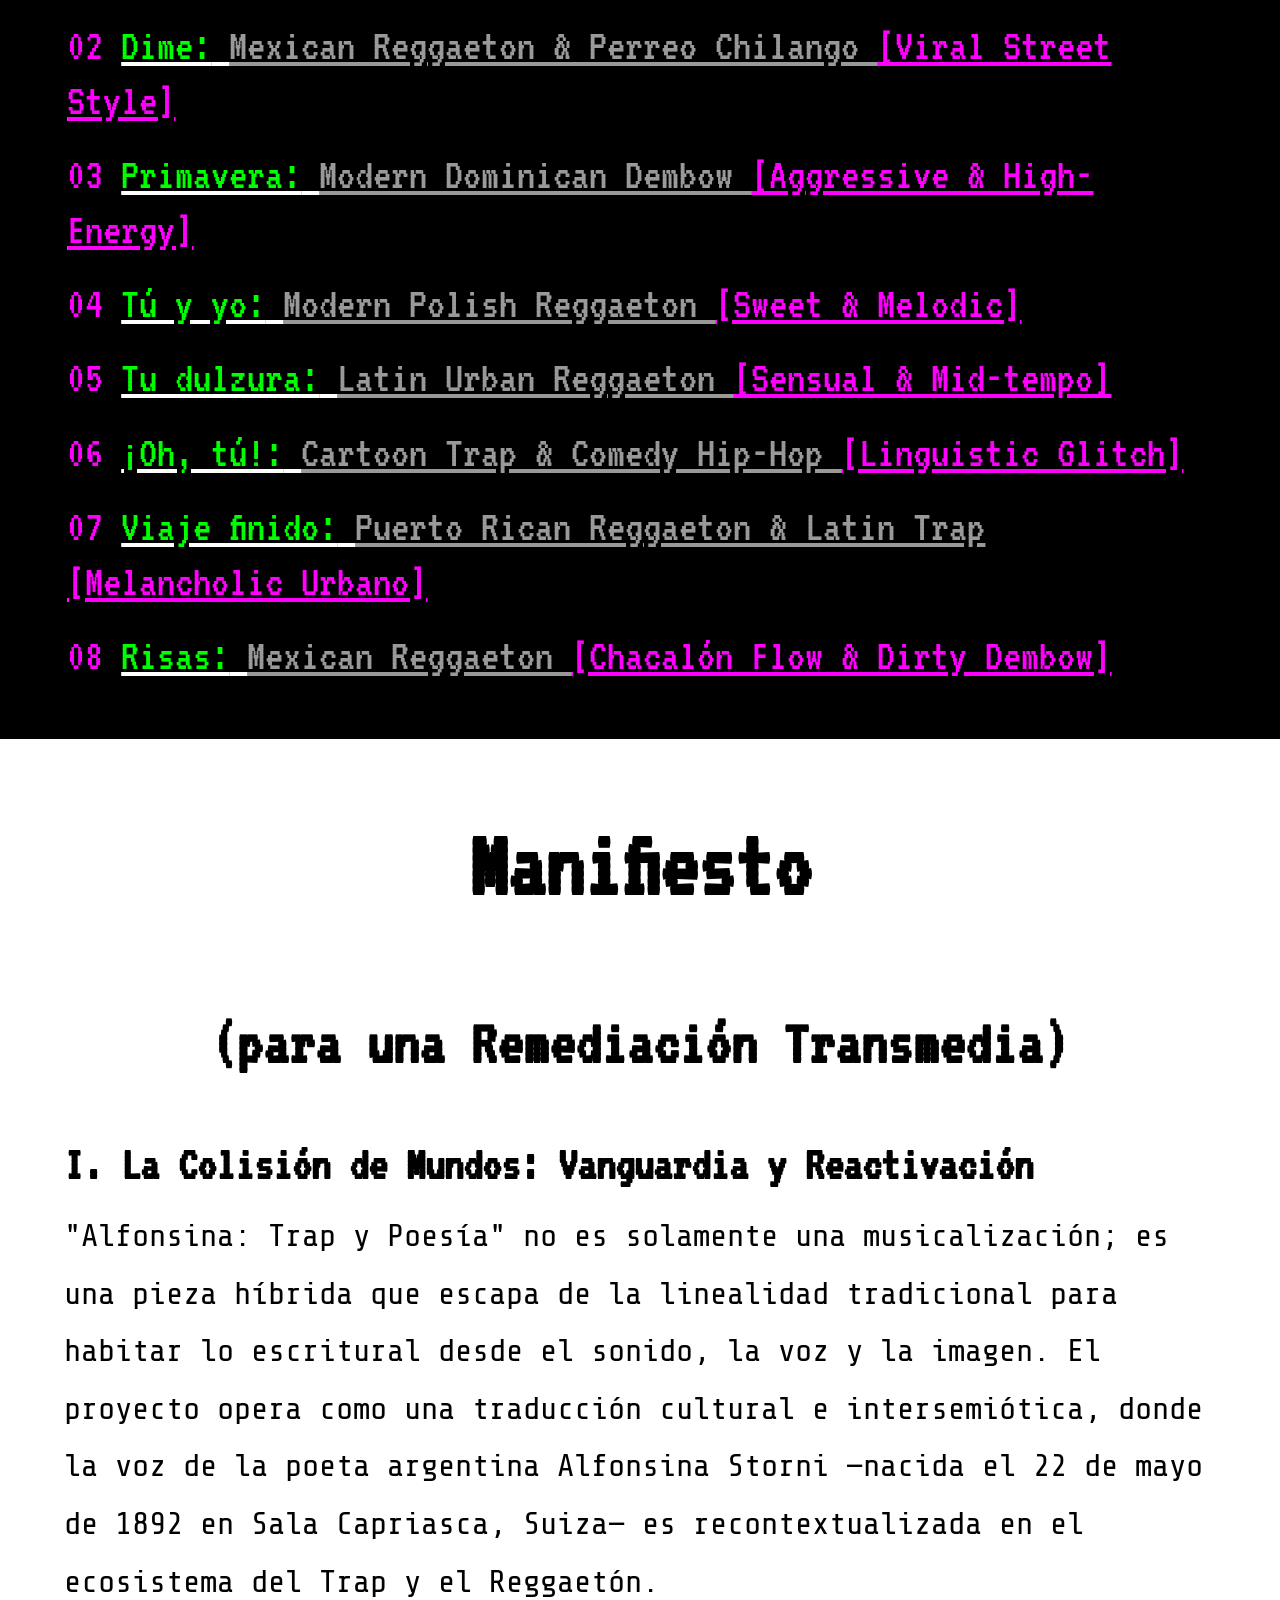
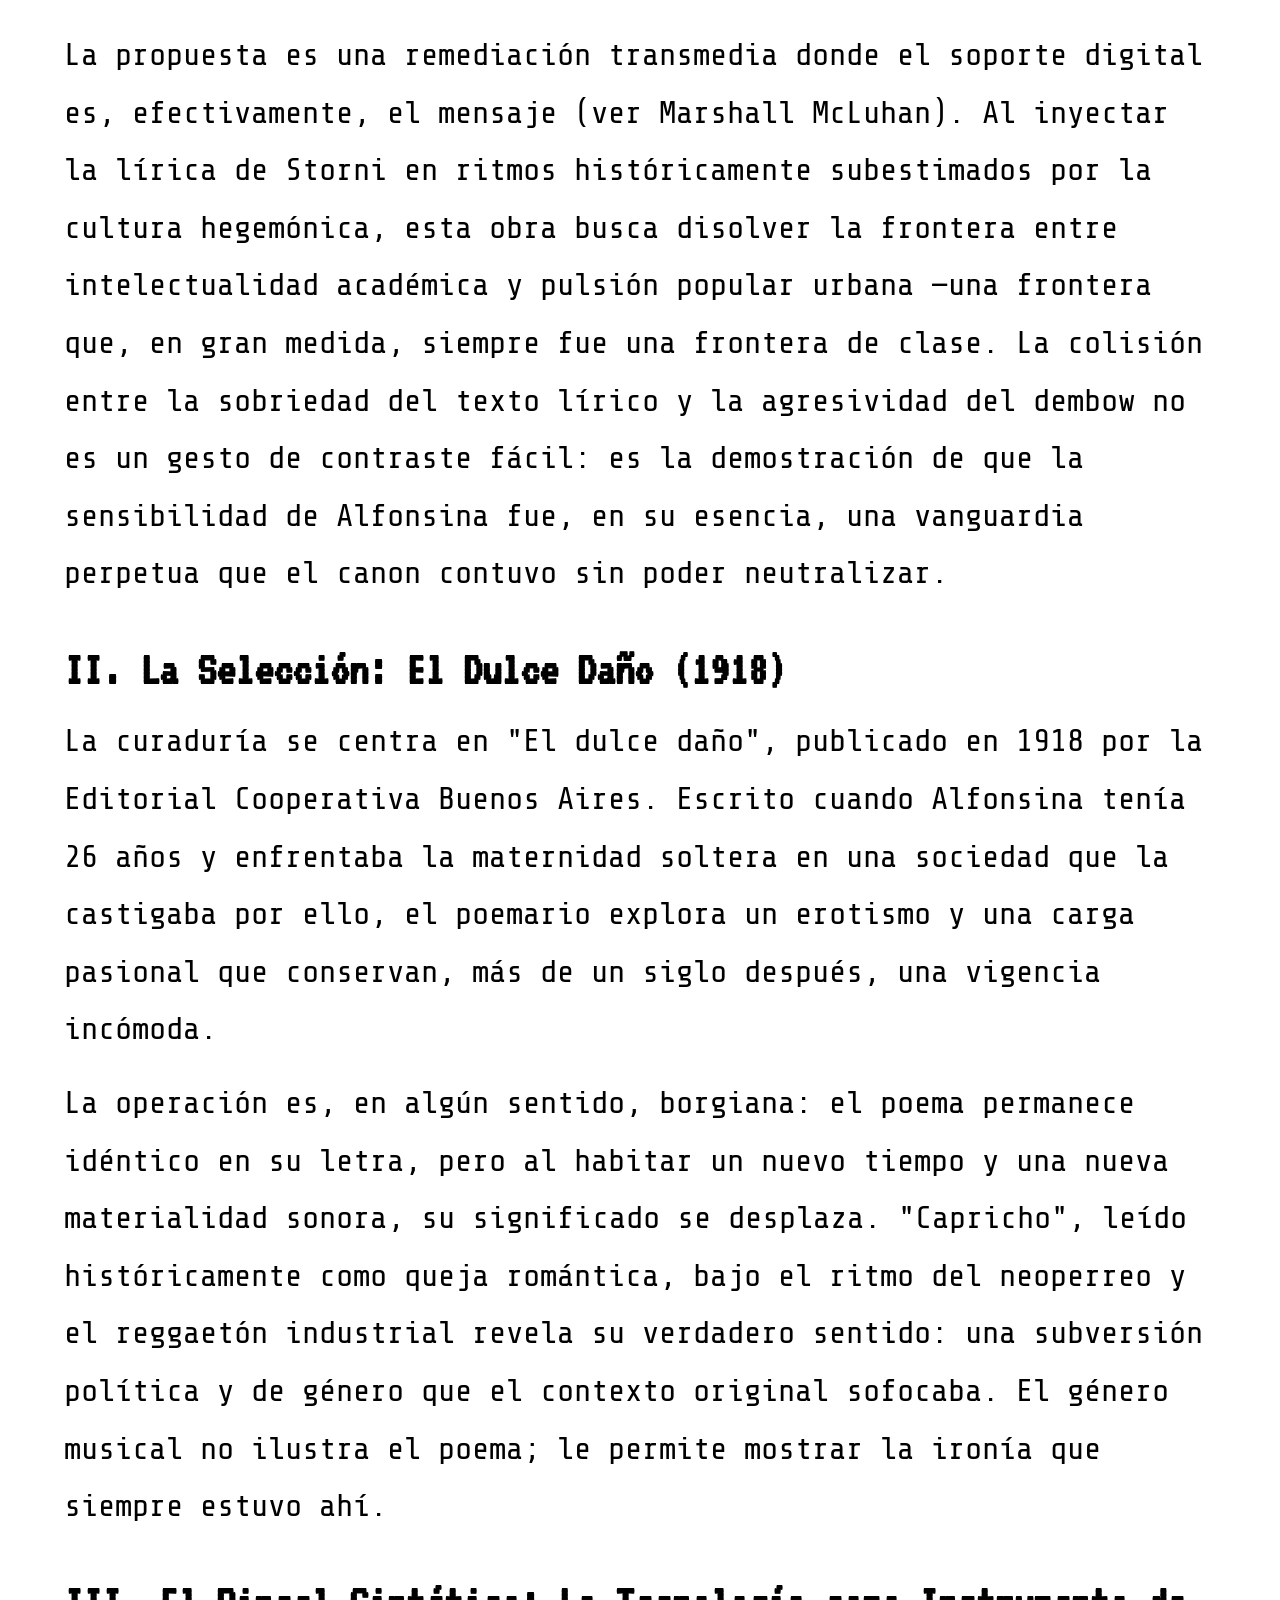
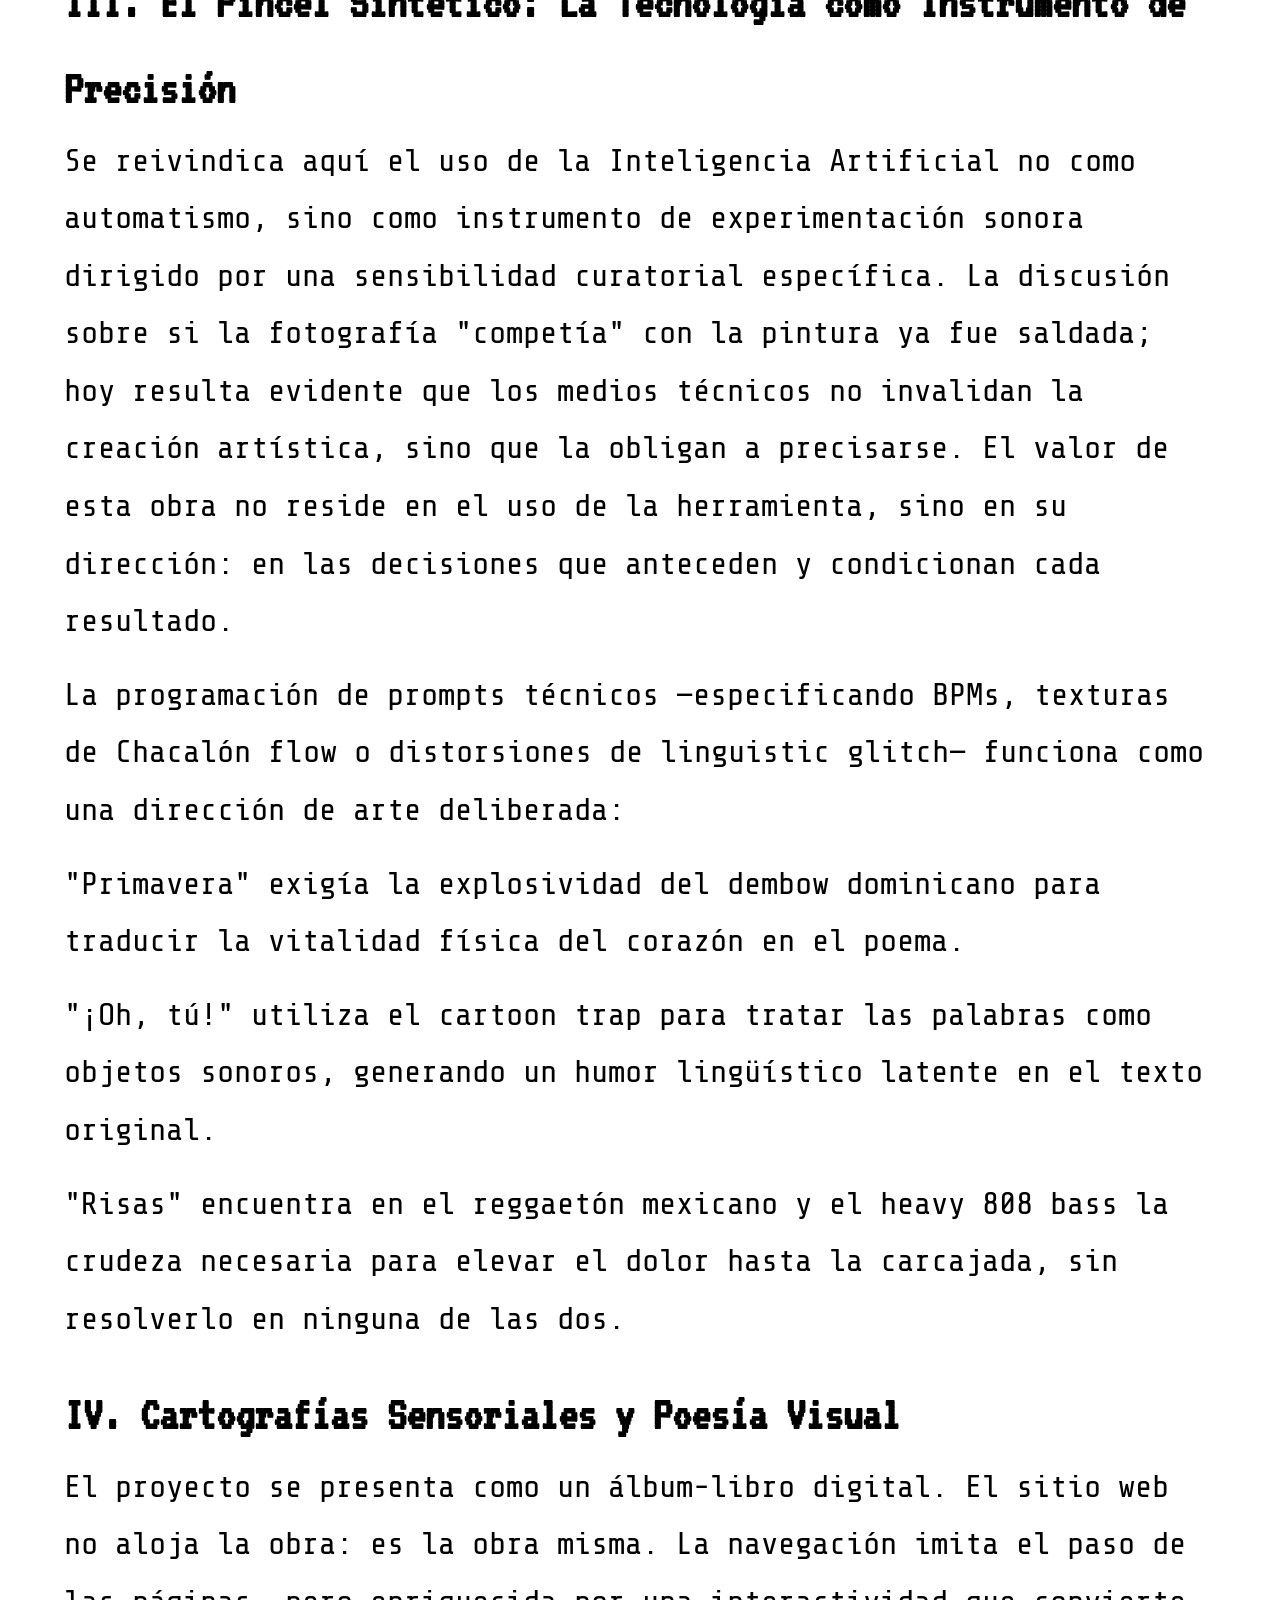
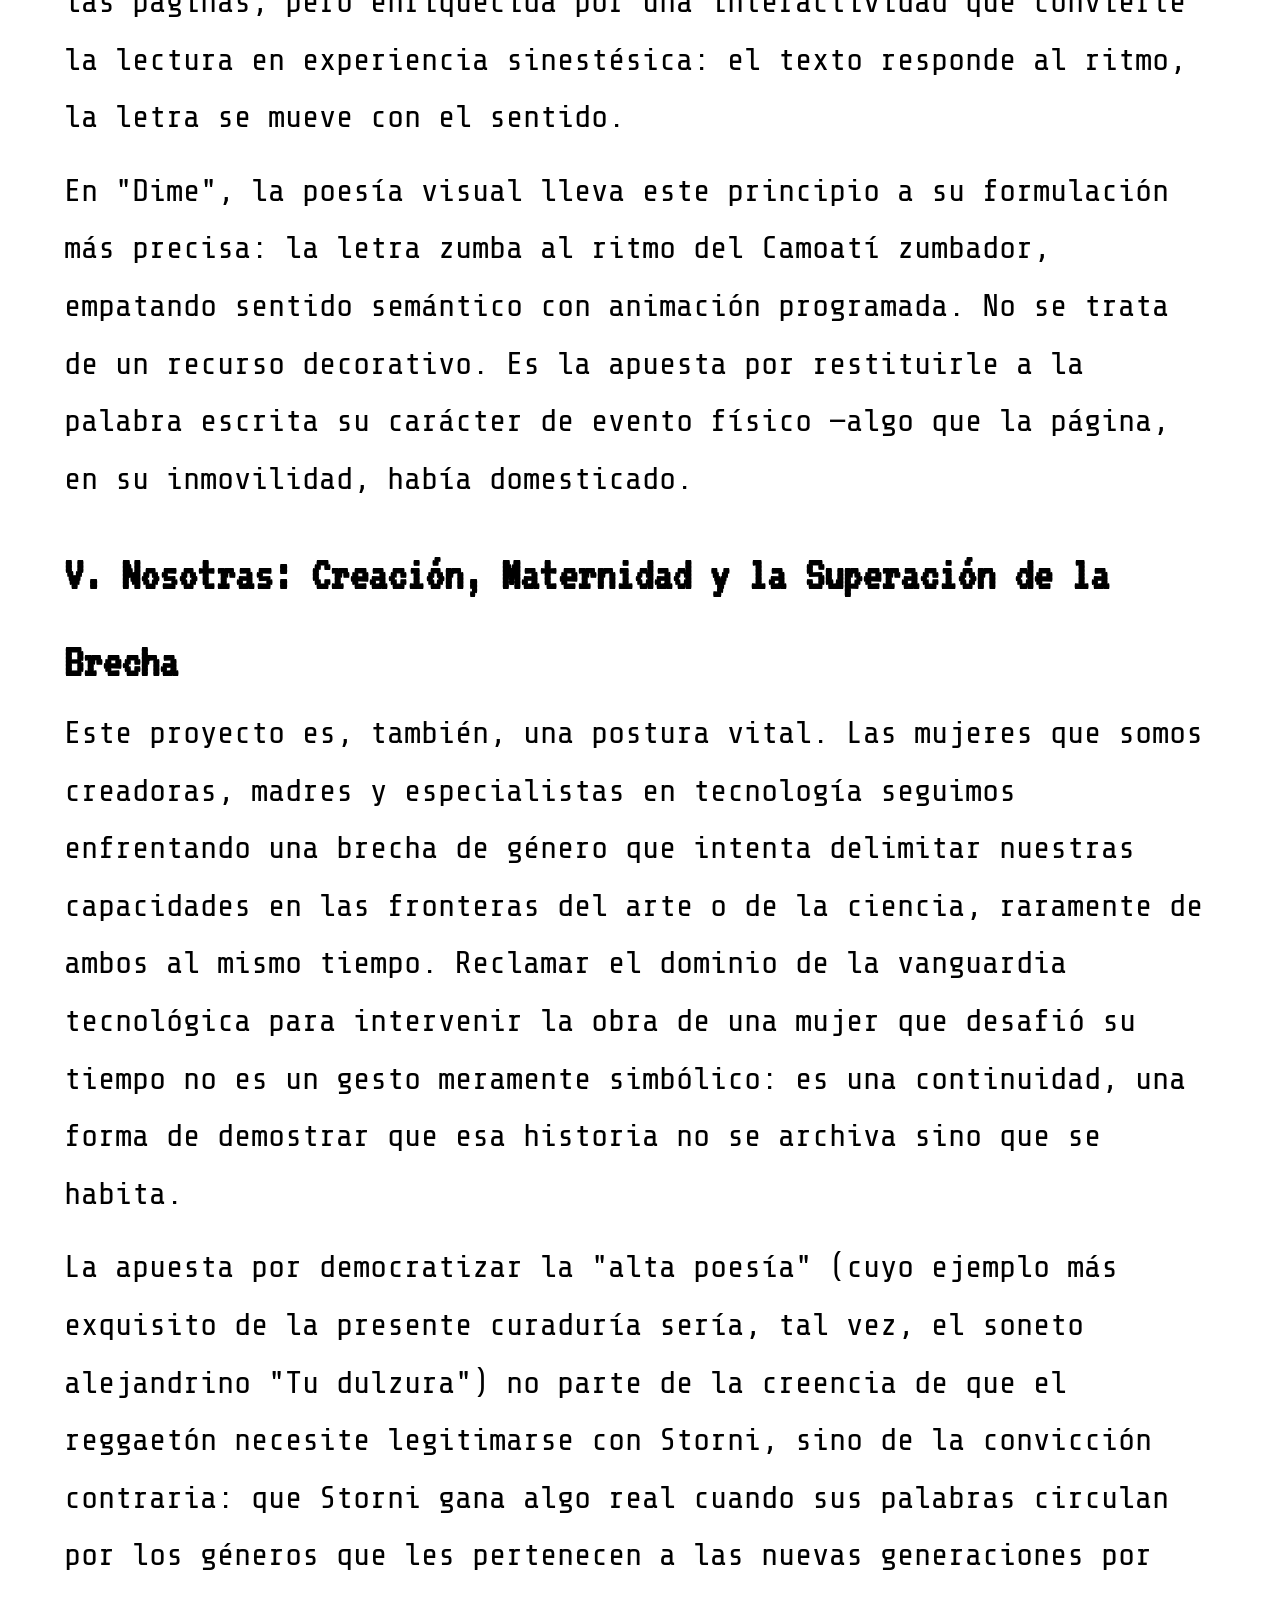
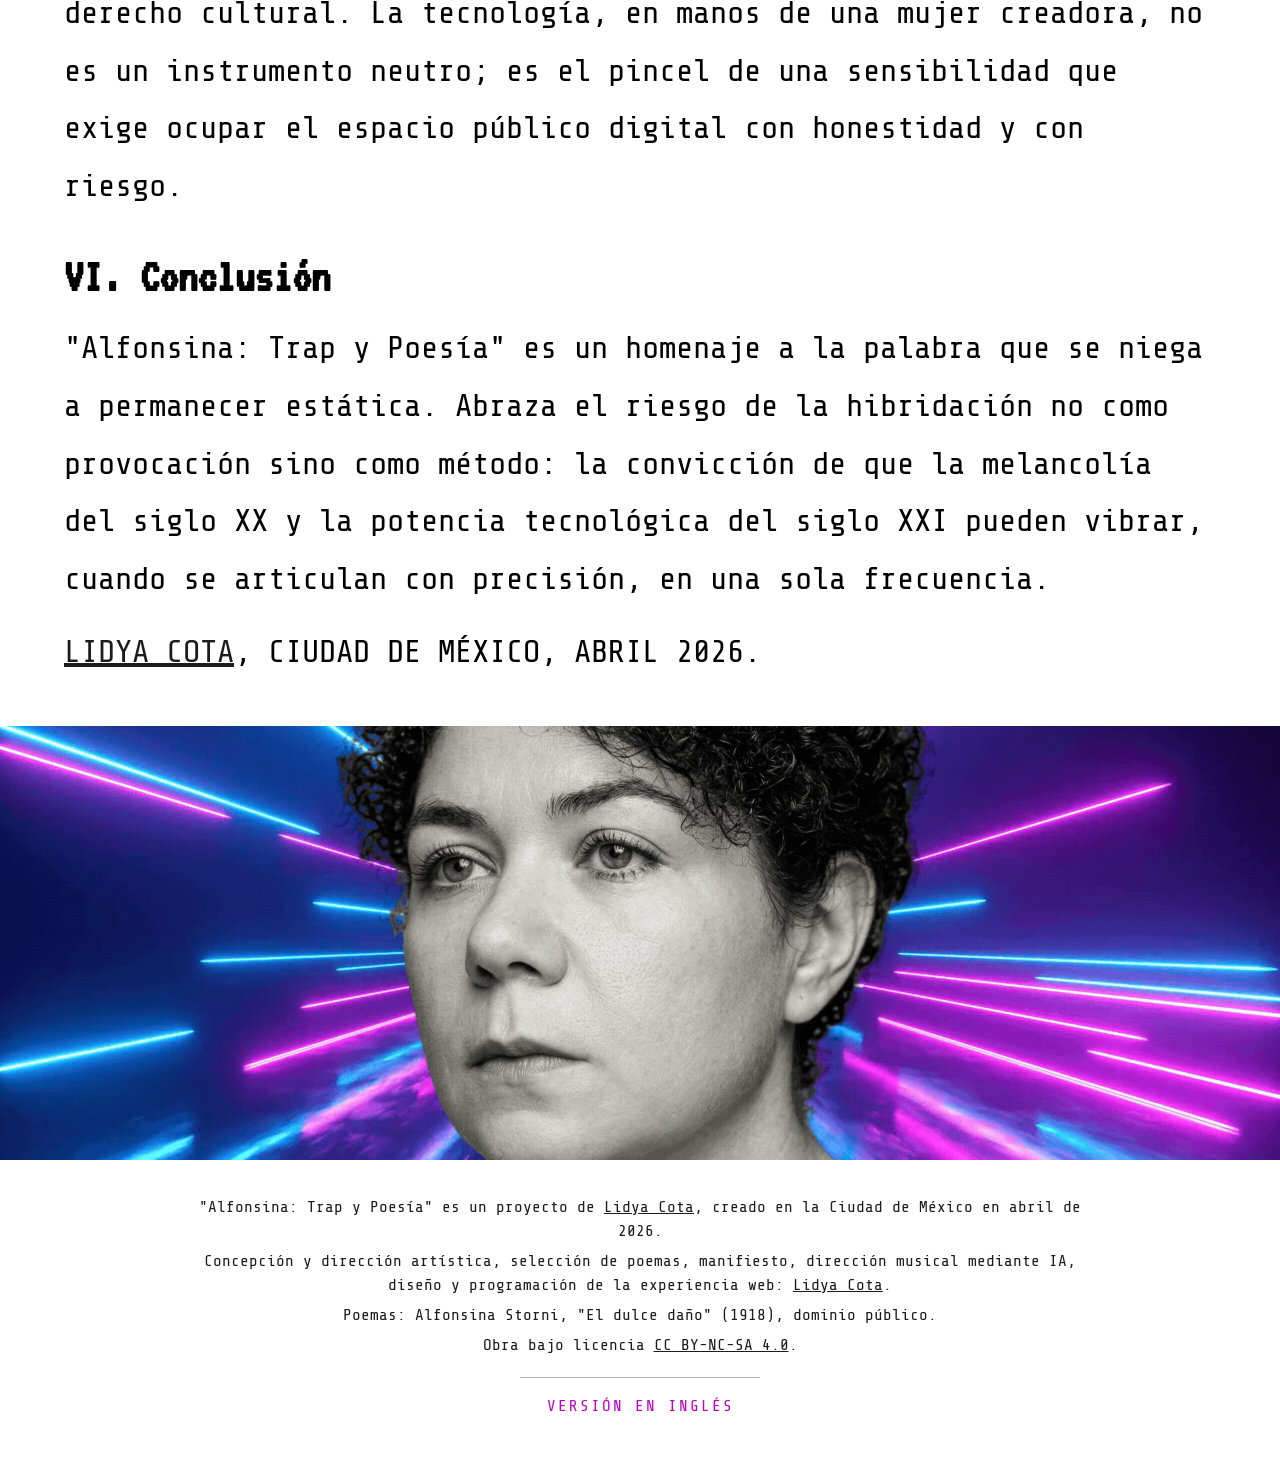
==== commit 8fc69b7c: "Pie de página modificado" ====
--- a/index.html
+++ b/index.html
@@ -1,5 +1,5 @@
 <!DOCTYPE html>
-<html lang="es"><head><meta charset="utf-8"><meta name="viewport" content="width=device-width, initial-scale=1"><meta name="theme-color" content="#050505"><title>Alfonsina: Trap y Poesía — Homenaje a Alfonsina Storni</title><meta name="description" content="Homenaje a Alfonsina Storni: ocho poemas de &quot;El dulce daño&quot; (1918) recontextualizados en el trap, el reggaetón y el dembow. Remediación transmedia de Lidya Cota."><meta name="keywords" content="Alfonsina Storni, homenaje a Alfonsina Storni, poemas de Alfonsina Storni, El dulce daño, poesía transmedia, remediación transmedia, literatura digital, literatura electrónica, poesía digital, poesía visual, álbum-libro digital, traducción intersemiótica, poesía y música urbana, trap, reggaetón, dembow, música con inteligencia artificial, Suno, Lidya Cota, tribute to Alfonsina Storni, transmedia poetry, electronic literature, digital poetry, AI music, literatura digital latinoamericana, literatura digital hecha por mujeres, mujeres latinoamericanas en la literatura digital, mujeres en la literatura digital, mujeres creadoras, mujeres en la tecnología, brecha de género en el arte y la tecnología, artistas latinoamericanas, artista mexicana, arte transmedia latinoamericano, poesía digital latinoamericana, Latin American electronic literature, women in electronic literature, Latin American women artists, Latina digital artist, recontextualización, remediación, traducción intersemiótica, intervención artística, arte contemporáneo, arte y tecnología, arte e inteligencia artificial, inteligencia artificial en el arte, manifiesto sobre inteligencia artificial"><meta name="author" content="Lidya Cota"><meta name="creator" content="Lidya Cota"><meta name="copyright" content="© 2026 Lidya Cota · CC BY-NC-SA 4.0 · Poemas de Alfonsina Storni (dominio público)"><meta name="robots" content="index, follow, max-image-preview:large, max-snippet:-1, max-video-preview:-1"><link rel="canonical" href="https://alfonsinatrapypoesia.lidyacota.com/"><link rel="license" href="https://creativecommons.org/licenses/by-nc-sa/4.0/"><link rel="author" href="https://www.lidyacota.com/"><link rel="alternate" hreflang="es" href="https://alfonsinatrapypoesia.lidyacota.com/"><link rel="alternate" hreflang="en" href="https://alfonsinatrapypoesia.lidyacota.com/en/"><link rel="alternate" hreflang="x-default" href="https://alfonsinatrapypoesia.lidyacota.com/"><meta property="og:type" content="website"><meta property="og:site_name" content="Alfonsina: Trap y Poesía"><meta property="og:title" content="Alfonsina: Trap y Poesía — Homenaje a Alfonsina Storni"><meta property="og:description" content="Homenaje a Alfonsina Storni: ocho poemas de &quot;El dulce daño&quot; (1918) recontextualizados en el trap, el reggaetón y el dembow. Remediación transmedia de Lidya Cota."><meta property="og:url" content="https://alfonsinatrapypoesia.lidyacota.com/"><meta property="og:image" content="https://alfonsinatrapypoesia.lidyacota.com/assets/og-alfonsina-trap-y-poesia.jpg"><meta property="og:image:width" content="1200"><meta property="og:image:height" content="630"><meta property="og:image:alt" content="Alfonsina Storni sobre rayos de neón con el título &quot;Alfonsina: Trap y Poesía&quot;"><meta property="og:locale" content="es_MX"><meta property="og:locale:alternate" content="en_US"><meta name="twitter:card" content="summary_large_image"><meta name="twitter:title" content="Alfonsina: Trap y Poesía — Homenaje a Alfonsina Storni"><meta name="twitter:description" content="Homenaje a Alfonsina Storni: ocho poemas de &quot;El dulce daño&quot; (1918) recontextualizados en el trap, el reggaetón y el dembow. Remediación transmedia de Lidya Cota."><meta name="twitter:image" content="https://alfonsinatrapypoesia.lidyacota.com/assets/og-alfonsina-trap-y-poesia.jpg"><meta name="twitter:image:alt" content="Alfonsina Storni sobre rayos de neón con el título &quot;Alfonsina: Trap y Poesía&quot;"><script type="application/ld+json">{"@context":"https://schema.org","@graph":[{"@type":"WebSite","@id":"https://alfonsinatrapypoesia.lidyacota.com/#website","url":"https://alfonsinatrapypoesia.lidyacota.com/","name":"Alfonsina: Trap y Poesía","alternateName":"Alfonsina: Trap and Poetry","inLanguage":["es","en"],"author":{"@id":"https://alfonsinatrapypoesia.lidyacota.com/#lidya-cota"},"publisher":{"@id":"https://alfonsinatrapypoesia.lidyacota.com/#lidya-cota"}},{"@type":"Person","@id":"https://alfonsinatrapypoesia.lidyacota.com/#lidya-cota","name":"Lidya Cota","url":"https://www.lidyacota.com/","sameAs":["https://www.lidyacota.com/"],"gender":"https://schema.org/Female","nationality":{"@type":"Country","name":"México"},"jobTitle":"Artista transmedia y creadora de literatura digital","description":"Lidya Cota es una artista transmedia mexicana y latinoamericana, creadora de literatura digital, madre y especialista en tecnología, con base en la Ciudad de México. Su obra forma parte de la literatura digital hecha por mujeres en Latinoamérica y cruza poesía, música, imagen y código.","knowsAbout":["Literatura digital","Literatura digital latinoamericana","Poesía transmedia","Poesía visual","Arte transmedia","Música con inteligencia artificial","Tecnología"],"homeLocation":{"@type":"Place","name":"Ciudad de México, México"}},{"@type":"Person","@id":"https://alfonsinatrapypoesia.lidyacota.com/#alfonsina-storni","name":"Alfonsina Storni","birthDate":"1892-05-22","deathDate":"1938-10-25","birthPlace":"Sala Capriasca, Suiza","nationality":"Argentina","sameAs":["https://es.wikipedia.org/wiki/Alfonsina_Storni","https://en.wikipedia.org/wiki/Alfonsina_Storni"]},{"@type":"Book","@id":"https://alfonsinatrapypoesia.lidyacota.com/#el-dulce-dano","name":"El dulce daño","author":{"@id":"https://alfonsinatrapypoesia.lidyacota.com/#alfonsina-storni"},"datePublished":"1918","inLanguage":"es","publisher":{"@type":"Organization","name":"Editorial Cooperativa Buenos Aires"},"license":"https://creativecommons.org/publicdomain/mark/1.0/"},{"@type":["CreativeWork","MusicAlbum"],"@id":"https://alfonsinatrapypoesia.lidyacota.com/#obra","name":"Alfonsina: Trap y Poesía","alternateName":"Alfonsina: Trap and Poetry","url":"https://alfonsinatrapypoesia.lidyacota.com/","inLanguage":"es","description":"\"Alfonsina: Trap y Poesía\" es un álbum-libro digital de Lidya Cota (Ciudad de México, abril de 2026) y un homenaje transmedia a la poeta Alfonsina Storni. Ocho poemas de \"El dulce daño\" (1918) se recontextualizan en el trap, el reggaetón y el dembow mediante producción musical asistida por inteligencia artificial, sin alterar una sola palabra, y se reactivan como música, prompt y poesía visual animada. La obra opera como una remediación transmedia y una traducción intersemiótica que cruza literatura digital, poesía visual y música urbana para disolver la frontera entre la alta poesía y la cultura popular. Su manifiesto plantea una postura sobre la inteligencia artificial en la creación artística: la IA no como automatismo, sino como instrumento dirigido por una sensibilidad curatorial. Es también una postura sobre el lugar de las mujeres en la literatura digital y la tecnología: una mujer creadora, madre y especialista en tecnología interviene la obra de otra mujer que desafió su tiempo.","abstract":"Homenaje a Alfonsina Storni: ocho poemas de \"El dulce daño\" (1918) recontextualizados en el trap, el reggaetón y el dembow. Remediación transmedia de Lidya Cota.","image":"https://alfonsinatrapypoesia.lidyacota.com/assets/og-alfonsina-trap-y-poesia.jpg","creator":{"@id":"https://alfonsinatrapypoesia.lidyacota.com/#lidya-cota"},"author":{"@id":"https://alfonsinatrapypoesia.lidyacota.com/#lidya-cota"},"byArtist":{"@id":"https://alfonsinatrapypoesia.lidyacota.com/#lidya-cota"},"dateCreated":"2026-04","locationCreated":{"@type":"Place","name":"Ciudad de México, México"},"genre":["Literatura digital","Poesía transmedia","Poesía visual","Álbum-libro digital","Trap","Reggaetón","Dembow"],"keywords":"Alfonsina Storni, homenaje a Alfonsina Storni, poemas de Alfonsina Storni, El dulce daño, poesía transmedia, remediación transmedia, literatura digital, literatura electrónica, poesía digital, poesía visual, álbum-libro digital, traducción intersemiótica, poesía y música urbana, trap, reggaetón, dembow, música con inteligencia artificial, Suno, Lidya Cota, tribute to Alfonsina Storni, transmedia poetry, electronic literature, digital poetry, AI music, literatura digital latinoamericana, literatura digital hecha por mujeres, mujeres latinoamericanas en la literatura digital, mujeres en la literatura digital, mujeres creadoras, mujeres en la tecnología, brecha de género en el arte y la tecnología, artistas latinoamericanas, artista mexicana, arte transmedia latinoamericano, poesía digital latinoamericana, Latin American electronic literature, women in electronic literature, Latin American women artists, Latina digital artist, recontextualización, remediación, traducción intersemiótica, intervención artística, arte contemporáneo, arte y tecnología, arte e inteligencia artificial, inteligencia artificial en el arte, manifiesto sobre inteligencia artificial","about":{"@id":"https://alfonsinatrapypoesia.lidyacota.com/#alfonsina-storni"},"isBasedOn":{"@id":"https://alfonsinatrapypoesia.lidyacota.com/#el-dulce-dano"},"license":"https://creativecommons.org/licenses/by-nc-sa/4.0/","copyrightHolder":{"@id":"https://alfonsinatrapypoesia.lidyacota.com/#lidya-cota"},"copyrightYear":2026,"creditText":"Obra de Lidya Cota (Ciudad de México, abril de 2026). Poemas: Alfonsina Storni, \"El dulce daño\" (1918), dominio público. Producción musical: Lidya Cota, con Suno. Videos: Canva y videos de stock gratuitos. Prompts desarrollados con apoyo de Gemini. Sitio web desarrollado con ChatGPT y Claude. Licencia CC BY-NC-SA 4.0.","albumProductionType":"https://schema.org/StudioAlbum","numTracks":8,"sameAs":["https://www.youtube.com/@alfonsina-trap-y-poesia"],"isPartOf":{"@id":"https://alfonsinatrapypoesia.lidyacota.com/#website"},"track":[{"@type":"MusicRecording","@id":"https://alfonsinatrapypoesia.lidyacota.com/inicio/capricho/#track","name":"Capricho","position":1,"url":"https://alfonsinatrapypoesia.lidyacota.com/inicio/capricho/","duration":"PT2M20S","genre":"Neoperreo & Industrial Reggaeton","byArtist":{"@id":"https://alfonsinatrapypoesia.lidyacota.com/#lidya-cota"}},{"@type":"MusicRecording","@id":"https://alfonsinatrapypoesia.lidyacota.com/inicio/dime/#track","name":"Dime","position":2,"url":"https://alfonsinatrapypoesia.lidyacota.com/inicio/dime/","duration":"PT1M28S","genre":"Mexican Reggaeton & Perreo Chilango","byArtist":{"@id":"https://alfonsinatrapypoesia.lidyacota.com/#lidya-cota"}},{"@type":"MusicRecording","@id":"https://alfonsinatrapypoesia.lidyacota.com/inicio/primavera/#track","name":"Primavera","position":3,"url":"https://alfonsinatrapypoesia.lidyacota.com/inicio/primavera/","duration":"PT1M53S","genre":"Modern Dominican Dembow","byArtist":{"@id":"https://alfonsinatrapypoesia.lidyacota.com/#lidya-cota"}},{"@type":"MusicRecording","@id":"https://alfonsinatrapypoesia.lidyacota.com/inicio/tu-y-yo/#track","name":"Tú y yo","position":4,"url":"https://alfonsinatrapypoesia.lidyacota.com/inicio/tu-y-yo/","duration":"PT2M17S","genre":"Modern Polish Reggaeton","byArtist":{"@id":"https://alfonsinatrapypoesia.lidyacota.com/#lidya-cota"}},{"@type":"MusicRecording","@id":"https://alfonsinatrapypoesia.lidyacota.com/inicio/tu-dulzura/#track","name":"Tu dulzura","position":5,"url":"https://alfonsinatrapypoesia.lidyacota.com/inicio/tu-dulzura/","duration":"PT1M31S","genre":"Latin Urban Reggaeton","byArtist":{"@id":"https://alfonsinatrapypoesia.lidyacota.com/#lidya-cota"}},{"@type":"MusicRecording","@id":"https://alfonsinatrapypoesia.lidyacota.com/inicio/oh-tu/#track","name":"¡Oh, tú!","position":6,"url":"https://alfonsinatrapypoesia.lidyacota.com/inicio/oh-tu/","duration":"PT2M46S","genre":"Cartoon Trap & Comedy Hip-Hop","byArtist":{"@id":"https://alfonsinatrapypoesia.lidyacota.com/#lidya-cota"}},{"@type":"MusicRecording","@id":"https://alfonsinatrapypoesia.lidyacota.com/inicio/viaje-finido/#track","name":"Viaje finido","position":7,"url":"https://alfonsinatrapypoesia.lidyacota.com/inicio/viaje-finido/","duration":"PT2M9S","genre":"Puerto Rican Reggaeton & Latin Trap","byArtist":{"@id":"https://alfonsinatrapypoesia.lidyacota.com/#lidya-cota"}},{"@type":"MusicRecording","@id":"https://alfonsinatrapypoesia.lidyacota.com/inicio/risas/#track","name":"Risas","position":8,"url":"https://alfonsinatrapypoesia.lidyacota.com/inicio/risas/","duration":"PT1M42S","genre":"Mexican Reggaeton","byArtist":{"@id":"https://alfonsinatrapypoesia.lidyacota.com/#lidya-cota"}}],"workTranslation":{"@id":"https://alfonsinatrapypoesia.lidyacota.com/en/#work"}},{"@type":"WebPage","@id":"https://alfonsinatrapypoesia.lidyacota.com/#webpage","url":"https://alfonsinatrapypoesia.lidyacota.com/","name":"Alfonsina: Trap y Poesía — Homenaje a Alfonsina Storni","description":"Homenaje a Alfonsina Storni: ocho poemas de \"El dulce daño\" (1918) recontextualizados en el trap, el reggaetón y el dembow. Remediación transmedia de Lidya Cota.","inLanguage":"es","isPartOf":{"@id":"https://alfonsinatrapypoesia.lidyacota.com/#website"},"about":{"@id":"https://alfonsinatrapypoesia.lidyacota.com/#obra"},"mainEntity":{"@id":"https://alfonsinatrapypoesia.lidyacota.com/#obra"},"primaryImageOfPage":{"@type":"ImageObject","url":"https://alfonsinatrapypoesia.lidyacota.com/assets/og-alfonsina-trap-y-poesia.jpg","width":1200,"height":630}}]}</script><link rel="icon" href="./assets/alfonsina.png"><link rel="preconnect" href="https://fonts.googleapis.com"><link rel="preconnect" href="https://fonts.gstatic.com" crossorigin><link href="https://fonts.googleapis.com/css2?family=VT323&family=Share+Tech+Mono&family=Roboto+Mono:wght@400;700&family=Audiowide&display=swap" rel="stylesheet"><link rel="stylesheet" href="./assets/site.css"><link rel="stylesheet" href="./assets/home.css"><link rel="stylesheet" href="./assets/layout.css"></head><body><header class="site-header"><button class="nav-toggle" type="button" aria-label="Abrir menú" aria-controls="site-nav" aria-expanded="false"><svg viewBox="0 0 24 24" width="24" height="24" aria-hidden="true"><path fill="currentColor" d="M3 18h18v-2H3v2zm0-5h18v-2H3v2zm0-7v2h18V6H3z"/></svg></button><a class="brand" href="./index.html"><img src="./assets/alfonsina.png" alt="" width="87" height="56"><span>Alfonsina: Trap y Poesía</span></a><nav class="site-nav" id="site-nav" aria-label="Tracks"><button class="nav-close" type="button" aria-label="Cerrar menú"><svg viewBox="0 0 24 24" width="24" height="24" aria-hidden="true"><path fill="currentColor" d="M19 6.41 17.59 5 12 10.59 6.41 5 5 6.41 10.59 12 5 17.59 6.41 19 12 13.41 17.59 19 19 17.59 13.41 12z"/></svg></button><div class="tracks-menu"><div class="tracks-head"><a class="tracks-link" href="./index.html">TRACKS</a><button class="tracks-toggle" type="button" aria-controls="menu-list" aria-expanded="false" aria-label="Expandir/contraer"><svg viewBox="0 0 24 24" width="24" height="24" aria-hidden="true"><path fill="none" stroke="currentColor" stroke-width="2" d="M6.6 9.3 12 14.7l5.4-5.4"/></svg></button></div><div class="menu-list" id="menu-list"><a href="./inicio/capricho/index.html">01 Capricho</a><a href="./inicio/dime/index.html">02 Dime</a><a href="./inicio/primavera/index.html">03 Primavera</a><a href="./inicio/tu-y-yo/index.html">04 Tú y yo</a><a href="./inicio/tu-dulzura/index.html">05 Tu dulzura</a><a href="./inicio/oh-tu/index.html">06 ¡Oh, tú!</a><a href="./inicio/viaje-finido/index.html">07 Viaje finido</a><a href="./inicio/risas/index.html">08 Risas</a></div></div></nav><div class="nav-scrim" aria-hidden="true"></div></header><main><section class="album-cover"><video class="cover-image" autoplay muted loop playsinline preload="auto" poster="./assets/alfonsina-cabecera.jpg" role="img" aria-label="Alfonsina Storni en blanco y negro sobre rayos de neón (animación)"><source src="./assets/alfonsina-cabecera.mp4" type="video/mp4"><source src="./assets/alfonsina-cabecera.webm" type="video/webm"></video></section><section class="title-block original-block"><div class="title-art">
+<html lang="es"><head><meta charset="utf-8"><meta name="viewport" content="width=device-width, initial-scale=1"><meta name="theme-color" content="#050505"><title>Alfonsina: Trap y Poesía — Homenaje a Alfonsina Storni</title><meta name="description" content="Homenaje a Alfonsina Storni: ocho poemas de &quot;El dulce daño&quot; (1918) recontextualizados en el trap, el reggaetón y el dembow. Remediación transmedia de Lidya Cota."><meta name="keywords" content="Alfonsina Storni, homenaje a Alfonsina Storni, poemas de Alfonsina Storni, El dulce daño, poesía transmedia, remediación transmedia, literatura digital, literatura electrónica, poesía digital, poesía visual, álbum-libro digital, traducción intersemiótica, poesía y música urbana, trap, reggaetón, dembow, música con inteligencia artificial, Suno, Lidya Cota, tribute to Alfonsina Storni, transmedia poetry, electronic literature, digital poetry, AI music, literatura digital latinoamericana, literatura digital hecha por mujeres, mujeres latinoamericanas en la literatura digital, mujeres en la literatura digital, mujeres creadoras, mujeres en la tecnología, brecha de género en el arte y la tecnología, artistas latinoamericanas, artista mexicana, arte transmedia latinoamericano, poesía digital latinoamericana, Latin American electronic literature, women in electronic literature, Latin American women artists, Latina digital artist, recontextualización, remediación, traducción intersemiótica, intervención artística, arte contemporáneo, arte y tecnología, arte e inteligencia artificial, inteligencia artificial en el arte, manifiesto sobre inteligencia artificial"><meta name="author" content="Lidya Cota"><meta name="creator" content="Lidya Cota"><meta name="copyright" content="© 2026 Lidya Cota · CC BY-NC-SA 4.0 · Poemas de Alfonsina Storni (dominio público)"><meta name="robots" content="index, follow, max-image-preview:large, max-snippet:-1, max-video-preview:-1"><link rel="canonical" href="https://alfonsinatrapypoesia.lidyacota.com/"><link rel="license" href="https://creativecommons.org/licenses/by-nc-sa/4.0/"><link rel="author" href="https://www.lidyacota.com/"><link rel="alternate" hreflang="es" href="https://alfonsinatrapypoesia.lidyacota.com/"><link rel="alternate" hreflang="en" href="https://alfonsinatrapypoesia.lidyacota.com/en/"><link rel="alternate" hreflang="x-default" href="https://alfonsinatrapypoesia.lidyacota.com/"><meta property="og:type" content="website"><meta property="og:site_name" content="Alfonsina: Trap y Poesía"><meta property="og:title" content="Alfonsina: Trap y Poesía — Homenaje a Alfonsina Storni"><meta property="og:description" content="Homenaje a Alfonsina Storni: ocho poemas de &quot;El dulce daño&quot; (1918) recontextualizados en el trap, el reggaetón y el dembow. Remediación transmedia de Lidya Cota."><meta property="og:url" content="https://alfonsinatrapypoesia.lidyacota.com/"><meta property="og:image" content="https://alfonsinatrapypoesia.lidyacota.com/assets/og-alfonsina-trap-y-poesia.jpg"><meta property="og:image:width" content="1200"><meta property="og:image:height" content="630"><meta property="og:image:alt" content="Alfonsina Storni sobre rayos de neón con el título &quot;Alfonsina: Trap y Poesía&quot;"><meta property="og:locale" content="es_MX"><meta property="og:locale:alternate" content="en_US"><meta name="twitter:card" content="summary_large_image"><meta name="twitter:title" content="Alfonsina: Trap y Poesía — Homenaje a Alfonsina Storni"><meta name="twitter:description" content="Homenaje a Alfonsina Storni: ocho poemas de &quot;El dulce daño&quot; (1918) recontextualizados en el trap, el reggaetón y el dembow. Remediación transmedia de Lidya Cota."><meta name="twitter:image" content="https://alfonsinatrapypoesia.lidyacota.com/assets/og-alfonsina-trap-y-poesia.jpg"><meta name="twitter:image:alt" content="Alfonsina Storni sobre rayos de neón con el título &quot;Alfonsina: Trap y Poesía&quot;"><script type="application/ld+json">{"@context":"https://schema.org","@graph":[{"@type":"WebSite","@id":"https://alfonsinatrapypoesia.lidyacota.com/#website","url":"https://alfonsinatrapypoesia.lidyacota.com/","name":"Alfonsina: Trap y Poesía","alternateName":"Alfonsina: Trap and Poetry","inLanguage":["es","en"],"author":{"@id":"https://alfonsinatrapypoesia.lidyacota.com/#lidya-cota"},"publisher":{"@id":"https://alfonsinatrapypoesia.lidyacota.com/#lidya-cota"}},{"@type":"Person","@id":"https://alfonsinatrapypoesia.lidyacota.com/#lidya-cota","name":"Lidya Cota","url":"https://www.lidyacota.com/","sameAs":["https://www.lidyacota.com/"],"gender":"https://schema.org/Female","nationality":{"@type":"Country","name":"México"},"jobTitle":"Artista transmedia y creadora de literatura digital","description":"Lidya Cota es una artista transmedia mexicana y latinoamericana, creadora de literatura digital, madre y especialista en tecnología, con base en la Ciudad de México. Su obra forma parte de la literatura digital hecha por mujeres en Latinoamérica y cruza poesía, música, imagen y código.","knowsAbout":["Literatura digital","Literatura digital latinoamericana","Poesía transmedia","Poesía visual","Arte transmedia","Música con inteligencia artificial","Tecnología"],"homeLocation":{"@type":"Place","name":"Ciudad de México, México"}},{"@type":"Person","@id":"https://alfonsinatrapypoesia.lidyacota.com/#alfonsina-storni","name":"Alfonsina Storni","birthDate":"1892-05-22","deathDate":"1938-10-25","birthPlace":"Sala Capriasca, Suiza","nationality":"Argentina","sameAs":["https://es.wikipedia.org/wiki/Alfonsina_Storni","https://en.wikipedia.org/wiki/Alfonsina_Storni"]},{"@type":"Book","@id":"https://alfonsinatrapypoesia.lidyacota.com/#el-dulce-dano","name":"El dulce daño","author":{"@id":"https://alfonsinatrapypoesia.lidyacota.com/#alfonsina-storni"},"datePublished":"1918","inLanguage":"es","publisher":{"@type":"Organization","name":"Editorial Cooperativa Buenos Aires"},"license":"https://creativecommons.org/publicdomain/mark/1.0/"},{"@type":["CreativeWork","MusicAlbum"],"@id":"https://alfonsinatrapypoesia.lidyacota.com/#obra","name":"Alfonsina: Trap y Poesía","alternateName":"Alfonsina: Trap and Poetry","url":"https://alfonsinatrapypoesia.lidyacota.com/","inLanguage":"es","description":"\"Alfonsina: Trap y Poesía\" es un álbum-libro digital de Lidya Cota (Ciudad de México, abril de 2026) y un homenaje transmedia a la poeta Alfonsina Storni. Ocho poemas de \"El dulce daño\" (1918) se recontextualizan en el trap, el reggaetón y el dembow mediante producción musical asistida por inteligencia artificial, sin alterar una sola palabra, y se reactivan como música, prompt y poesía visual animada. La obra opera como una remediación transmedia y una traducción intersemiótica que cruza literatura digital, poesía visual y música urbana para disolver la frontera entre la alta poesía y la cultura popular. Su manifiesto plantea una postura sobre la inteligencia artificial en la creación artística: la IA no como automatismo, sino como instrumento dirigido por una sensibilidad curatorial. Es también una postura sobre el lugar de las mujeres en la literatura digital y la tecnología: una mujer creadora, madre y especialista en tecnología interviene la obra de otra mujer que desafió su tiempo.","abstract":"Homenaje a Alfonsina Storni: ocho poemas de \"El dulce daño\" (1918) recontextualizados en el trap, el reggaetón y el dembow. Remediación transmedia de Lidya Cota.","image":"https://alfonsinatrapypoesia.lidyacota.com/assets/og-alfonsina-trap-y-poesia.jpg","creator":{"@id":"https://alfonsinatrapypoesia.lidyacota.com/#lidya-cota"},"author":{"@id":"https://alfonsinatrapypoesia.lidyacota.com/#lidya-cota"},"byArtist":{"@id":"https://alfonsinatrapypoesia.lidyacota.com/#lidya-cota"},"dateCreated":"2026-04","locationCreated":{"@type":"Place","name":"Ciudad de México, México"},"genre":["Literatura digital","Poesía transmedia","Poesía visual","Álbum-libro digital","Trap","Reggaetón","Dembow"],"keywords":"Alfonsina Storni, homenaje a Alfonsina Storni, poemas de Alfonsina Storni, El dulce daño, poesía transmedia, remediación transmedia, literatura digital, literatura electrónica, poesía digital, poesía visual, álbum-libro digital, traducción intersemiótica, poesía y música urbana, trap, reggaetón, dembow, música con inteligencia artificial, Suno, Lidya Cota, tribute to Alfonsina Storni, transmedia poetry, electronic literature, digital poetry, AI music, literatura digital latinoamericana, literatura digital hecha por mujeres, mujeres latinoamericanas en la literatura digital, mujeres en la literatura digital, mujeres creadoras, mujeres en la tecnología, brecha de género en el arte y la tecnología, artistas latinoamericanas, artista mexicana, arte transmedia latinoamericano, poesía digital latinoamericana, Latin American electronic literature, women in electronic literature, Latin American women artists, Latina digital artist, recontextualización, remediación, traducción intersemiótica, intervención artística, arte contemporáneo, arte y tecnología, arte e inteligencia artificial, inteligencia artificial en el arte, manifiesto sobre inteligencia artificial","about":{"@id":"https://alfonsinatrapypoesia.lidyacota.com/#alfonsina-storni"},"isBasedOn":{"@id":"https://alfonsinatrapypoesia.lidyacota.com/#el-dulce-dano"},"license":"https://creativecommons.org/licenses/by-nc-sa/4.0/","copyrightHolder":{"@id":"https://alfonsinatrapypoesia.lidyacota.com/#lidya-cota"},"copyrightYear":2026,"creditText":"Obra de Lidya Cota (Ciudad de México, abril de 2026). Concepción y dirección artística, selección de poemas, manifiesto, dirección musical mediante IA, diseño y programación de la experiencia web: Lidya Cota. Poemas: Alfonsina Storni, \"El dulce daño\" (1918), dominio público. Herramientas: Suno (música), Gemini (apoyo en el desarrollo de prompts), Canva y videos de stock gratuitos (videos), ChatGPT y Claude (apoyo en el desarrollo web). Licencia CC BY-NC-SA 4.0.","albumProductionType":"https://schema.org/StudioAlbum","numTracks":8,"sameAs":["https://www.youtube.com/@alfonsina-trap-y-poesia"],"isPartOf":{"@id":"https://alfonsinatrapypoesia.lidyacota.com/#website"},"track":[{"@type":"MusicRecording","@id":"https://alfonsinatrapypoesia.lidyacota.com/inicio/capricho/#track","name":"Capricho","position":1,"url":"https://alfonsinatrapypoesia.lidyacota.com/inicio/capricho/","duration":"PT2M20S","genre":"Neoperreo & Industrial Reggaeton","byArtist":{"@id":"https://alfonsinatrapypoesia.lidyacota.com/#lidya-cota"}},{"@type":"MusicRecording","@id":"https://alfonsinatrapypoesia.lidyacota.com/inicio/dime/#track","name":"Dime","position":2,"url":"https://alfonsinatrapypoesia.lidyacota.com/inicio/dime/","duration":"PT1M28S","genre":"Mexican Reggaeton & Perreo Chilango","byArtist":{"@id":"https://alfonsinatrapypoesia.lidyacota.com/#lidya-cota"}},{"@type":"MusicRecording","@id":"https://alfonsinatrapypoesia.lidyacota.com/inicio/primavera/#track","name":"Primavera","position":3,"url":"https://alfonsinatrapypoesia.lidyacota.com/inicio/primavera/","duration":"PT1M53S","genre":"Modern Dominican Dembow","byArtist":{"@id":"https://alfonsinatrapypoesia.lidyacota.com/#lidya-cota"}},{"@type":"MusicRecording","@id":"https://alfonsinatrapypoesia.lidyacota.com/inicio/tu-y-yo/#track","name":"Tú y yo","position":4,"url":"https://alfonsinatrapypoesia.lidyacota.com/inicio/tu-y-yo/","duration":"PT2M17S","genre":"Modern Polish Reggaeton","byArtist":{"@id":"https://alfonsinatrapypoesia.lidyacota.com/#lidya-cota"}},{"@type":"MusicRecording","@id":"https://alfonsinatrapypoesia.lidyacota.com/inicio/tu-dulzura/#track","name":"Tu dulzura","position":5,"url":"https://alfonsinatrapypoesia.lidyacota.com/inicio/tu-dulzura/","duration":"PT1M31S","genre":"Latin Urban Reggaeton","byArtist":{"@id":"https://alfonsinatrapypoesia.lidyacota.com/#lidya-cota"}},{"@type":"MusicRecording","@id":"https://alfonsinatrapypoesia.lidyacota.com/inicio/oh-tu/#track","name":"¡Oh, tú!","position":6,"url":"https://alfonsinatrapypoesia.lidyacota.com/inicio/oh-tu/","duration":"PT2M46S","genre":"Cartoon Trap & Comedy Hip-Hop","byArtist":{"@id":"https://alfonsinatrapypoesia.lidyacota.com/#lidya-cota"}},{"@type":"MusicRecording","@id":"https://alfonsinatrapypoesia.lidyacota.com/inicio/viaje-finido/#track","name":"Viaje finido","position":7,"url":"https://alfonsinatrapypoesia.lidyacota.com/inicio/viaje-finido/","duration":"PT2M9S","genre":"Puerto Rican Reggaeton & Latin Trap","byArtist":{"@id":"https://alfonsinatrapypoesia.lidyacota.com/#lidya-cota"}},{"@type":"MusicRecording","@id":"https://alfonsinatrapypoesia.lidyacota.com/inicio/risas/#track","name":"Risas","position":8,"url":"https://alfonsinatrapypoesia.lidyacota.com/inicio/risas/","duration":"PT1M42S","genre":"Mexican Reggaeton","byArtist":{"@id":"https://alfonsinatrapypoesia.lidyacota.com/#lidya-cota"}}],"workTranslation":{"@id":"https://alfonsinatrapypoesia.lidyacota.com/en/#work"}},{"@type":"WebPage","@id":"https://alfonsinatrapypoesia.lidyacota.com/#webpage","url":"https://alfonsinatrapypoesia.lidyacota.com/","name":"Alfonsina: Trap y Poesía — Homenaje a Alfonsina Storni","description":"Homenaje a Alfonsina Storni: ocho poemas de \"El dulce daño\" (1918) recontextualizados en el trap, el reggaetón y el dembow. Remediación transmedia de Lidya Cota.","inLanguage":"es","isPartOf":{"@id":"https://alfonsinatrapypoesia.lidyacota.com/#website"},"about":{"@id":"https://alfonsinatrapypoesia.lidyacota.com/#obra"},"mainEntity":{"@id":"https://alfonsinatrapypoesia.lidyacota.com/#obra"},"primaryImageOfPage":{"@type":"ImageObject","url":"https://alfonsinatrapypoesia.lidyacota.com/assets/og-alfonsina-trap-y-poesia.jpg","width":1200,"height":630}}]}</script><link rel="icon" href="./assets/alfonsina.png"><link rel="preconnect" href="https://fonts.googleapis.com"><link rel="preconnect" href="https://fonts.gstatic.com" crossorigin><link href="https://fonts.googleapis.com/css2?family=VT323&family=Share+Tech+Mono&family=Roboto+Mono:wght@400;700&family=Audiowide&display=swap" rel="stylesheet"><link rel="stylesheet" href="./assets/site.css"><link rel="stylesheet" href="./assets/home.css"><link rel="stylesheet" href="./assets/layout.css"></head><body><header class="site-header"><button class="nav-toggle" type="button" aria-label="Abrir menú" aria-controls="site-nav" aria-expanded="false"><svg viewBox="0 0 24 24" width="24" height="24" aria-hidden="true"><path fill="currentColor" d="M3 18h18v-2H3v2zm0-5h18v-2H3v2zm0-7v2h18V6H3z"/></svg></button><a class="brand" href="./index.html"><img src="./assets/alfonsina.png" alt="" width="87" height="56"><span>Alfonsina: Trap y Poesía</span></a><nav class="site-nav" id="site-nav" aria-label="Tracks"><button class="nav-close" type="button" aria-label="Cerrar menú"><svg viewBox="0 0 24 24" width="24" height="24" aria-hidden="true"><path fill="currentColor" d="M19 6.41 17.59 5 12 10.59 6.41 5 5 6.41 10.59 12 5 17.59 6.41 19 12 13.41 17.59 19 19 17.59 13.41 12z"/></svg></button><div class="tracks-menu"><div class="tracks-head"><a class="tracks-link" href="./index.html">TRACKS</a><button class="tracks-toggle" type="button" aria-controls="menu-list" aria-expanded="false" aria-label="Expandir/contraer"><svg viewBox="0 0 24 24" width="24" height="24" aria-hidden="true"><path fill="none" stroke="currentColor" stroke-width="2" d="M6.6 9.3 12 14.7l5.4-5.4"/></svg></button></div><div class="menu-list" id="menu-list"><a href="./inicio/capricho/index.html">01 Capricho</a><a href="./inicio/dime/index.html">02 Dime</a><a href="./inicio/primavera/index.html">03 Primavera</a><a href="./inicio/tu-y-yo/index.html">04 Tú y yo</a><a href="./inicio/tu-dulzura/index.html">05 Tu dulzura</a><a href="./inicio/oh-tu/index.html">06 ¡Oh, tú!</a><a href="./inicio/viaje-finido/index.html">07 Viaje finido</a><a href="./inicio/risas/index.html">08 Risas</a></div></div></nav><div class="nav-scrim" aria-hidden="true"></div></header><main><section class="album-cover"><video class="cover-image" autoplay muted loop playsinline preload="auto" poster="./assets/alfonsina-cabecera.jpg" role="img" aria-label="Alfonsina Storni en blanco y negro sobre rayos de neón (animación)"><source src="./assets/alfonsina-cabecera.mp4" type="video/mp4"><source src="./assets/alfonsina-cabecera.webm" type="video/webm"></video></section><section class="title-block original-block"><div class="title-art">
 
     <div class="homepage-container">
         <h1 class="title-main">
@@ -12,4 +12,4 @@
         </h1>
     </div>
 
-</div></section><section class="track-index" id="tracks"><h2>TRACKS</h2><div class="track-list"><a class="track-row" href="./inicio/capricho/index.html"><span style="color: #ff00ff; font-size: 45.33333333333333px; vertical-align: baseline;">01</span><span style="font-size: 45.33333333333333px; vertical-align: baseline;"> </span><span><span style="color: #00ff00; font-size: 45.33333333333333px; vertical-align: baseline;">Capricho: </span><span style="color: #999999; font-size: 45.33333333333333px; text-decoration: underline; vertical-align: baseline;">Neoperreo &amp; Industrial Reggaeton </span><span style="color: #ff00ff; font-size: 45.33333333333333px; text-decoration: underline; vertical-align: baseline;">[Dark Experimental]</span></span></a><a class="track-row" href="./inicio/dime/index.html"><span style="color: #ff00ff; font-size: 45.33333333333333px; vertical-align: baseline;">02</span><span style="font-size: 45.33333333333333px; vertical-align: baseline;"> </span><span><span style="color: #00ff00; font-size: 45.33333333333333px; vertical-align: baseline;">Dime:</span><span style="color: #999999; font-size: 45.33333333333333px; vertical-align: baseline;"> </span><span style="color: #999999; font-size: 45.33333333333333px; text-decoration: underline; vertical-align: baseline;">Mexican Reggaeton &amp; Perreo Chilango </span><span style="color: #ff00ff; font-size: 45.33333333333333px; text-decoration: underline; vertical-align: baseline;">[Viral Street Style]</span></span></a><a class="track-row" href="./inicio/primavera/index.html"><span style="color: #ff00ff; font-size: 45.33333333333333px; vertical-align: baseline;">03</span><span style="font-size: 45.33333333333333px; vertical-align: baseline;"> </span><span><span style="color: #00ff00; font-size: 45.33333333333333px; vertical-align: baseline;">Primavera:</span><span style="color: #999999; font-size: 45.33333333333333px; vertical-align: baseline;"> </span><span style="color: #999999; font-size: 45.33333333333333px; text-decoration: underline; vertical-align: baseline;">Modern Dominican Dembow </span><span style="color: #ff00ff; font-size: 45.33333333333333px; text-decoration: underline; vertical-align: baseline;">[Aggressive &amp; High-Energy]</span></span></a><a class="track-row" href="./inicio/tu-y-yo/index.html"><span style="color: #ff00ff; font-size: 45.33333333333333px; vertical-align: baseline;">04</span><span style="font-size: 45.33333333333333px; vertical-align: baseline;"> </span><span><span style="color: #00ff00; font-size: 45.33333333333333px; vertical-align: baseline;">Tú y yo:</span><span style="color: #999999; font-size: 45.33333333333333px; vertical-align: baseline;"> </span><span style="color: #999999; font-size: 45.33333333333333px; text-decoration: underline; vertical-align: baseline;">Modern Polish Reggaeton </span><span style="color: #ff00ff; font-size: 45.33333333333333px; text-decoration: underline; vertical-align: baseline;">[Sweet &amp; Melodic]</span></span></a><a class="track-row" href="./inicio/tu-dulzura/index.html"><span style="color: #ff00ff; font-size: 45.33333333333333px; vertical-align: baseline;">05</span><span style="font-size: 45.33333333333333px; vertical-align: baseline;"> </span><span><span style="color: #00ff00; font-size: 45.33333333333333px; vertical-align: baseline;">Tu dulzura:</span><span style="color: #999999; font-size: 45.33333333333333px; vertical-align: baseline;"> </span><span style="color: #999999; font-size: 45.33333333333333px; text-decoration: underline; vertical-align: baseline;">Latin Urban Reggaeton </span><span style="color: #ff00ff; font-size: 45.33333333333333px; text-decoration: underline; vertical-align: baseline;">[Sensual &amp; Mid-tempo]</span></span></a><a class="track-row" href="./inicio/oh-tu/index.html"><span style="color: #ff00ff; font-size: 45.33333333333333px; vertical-align: baseline;">06</span><span style="font-size: 45.33333333333333px; vertical-align: baseline;"> </span><span><span style="color: #00ff00; font-size: 45.33333333333333px; vertical-align: baseline;">¡Oh, tú!:</span><span style="color: #999999; font-size: 45.33333333333333px; vertical-align: baseline;"> </span><span style="color: #999999; font-size: 45.33333333333333px; text-decoration: underline; vertical-align: baseline;">Cartoon Trap &amp; Comedy Hip-Hop </span><span style="color: #ff00ff; font-size: 45.33333333333333px; text-decoration: underline; vertical-align: baseline;">[Linguistic Glitch]</span></span></a><a class="track-row" href="./inicio/viaje-finido/index.html"><span style="color: #ff00ff; font-size: 45.33333333333333px; vertical-align: baseline;">07</span><span style="font-size: 45.33333333333333px; vertical-align: baseline;"> </span><span><span style="color: #00ff00; font-size: 45.33333333333333px; vertical-align: baseline;">Viaje finido:</span><span style="color: #999999; font-size: 45.33333333333333px; vertical-align: baseline;"> </span><span style="color: #999999; font-size: 45.33333333333333px; text-decoration: underline; vertical-align: baseline;">Puerto Rican Reggaeton &amp; Latin Trap </span><span style="color: #ff00ff; font-size: 45.33333333333333px; text-decoration: underline; vertical-align: baseline;">[Melancholic Urbano]</span></span></a><a class="track-row" href="./inicio/risas/index.html"><span style="color: #ff00ff; font-size: 45.33333333333333px; vertical-align: baseline;">08</span><span style="font-size: 45.33333333333333px; vertical-align: baseline;"> </span><span><span style="color: #00ff00; font-size: 45.33333333333333px; vertical-align: baseline;">Risas:</span><span style="color: #999999; font-size: 45.33333333333333px; vertical-align: baseline;"> </span><span style="color: #999999; font-size: 45.33333333333333px; text-decoration: underline; vertical-align: baseline;">Mexican Reggaeton </span><span style="color: #ff00ff; font-size: 45.33333333333333px; text-decoration: underline; vertical-align: baseline;">[Chacalón Flow &amp; Dirty Dembow]</span></span></a></div></section></main><section class="manifesto" id="manifiesto"><div class="manifesto-inner"><h1 style="line-height: 1.656; text-align: center;"><span style="color: #000000; font-size: 96.0px; font-variant: normal; vertical-align: baseline;">Manifiesto</span></h1><h1 style="background-color: transparent; border-bottom: none; border-left: none; border-right: none; border-top: none; line-height: 1.656; margin-bottom: 0.0pt; margin-top: 34.0pt; padding-bottom: 0.0pt; padding-left: 0.0pt; padding-right: 0.0pt; padding-top: 0.0pt; text-align: center;"><span style="color: #000000; font-size: 64.0px; font-variant: normal; vertical-align: baseline;">(para una Remediación Transmedia)</span></h1><p style="background-color: transparent; border-bottom: none; border-left: none; border-right: none; border-top: none; line-height: 1.38; margin-bottom: 0.0pt; margin-top: 0.0pt; padding-bottom: 0.0pt; padding-left: 0.0pt; padding-right: 0.0pt; padding-top: 0.0pt;"><br></p><h2 style="background-color: transparent; border-bottom: none; border-left: none; border-right: none; border-top: none; line-height: 1.7999999999999998; margin-bottom: 0.0pt; margin-top: 18.0pt; padding-bottom: 0.0pt; padding-left: 0.0pt; padding-right: 0.0pt; padding-top: 0.0pt;"><span style="color: #000000; font-size: 48.0px; font-variant: normal; vertical-align: baseline;">I. La Colisión de Mundos: Vanguardia y Reactivación</span></h2><p style="line-height: 1.7999999999999998;"><span style="color: #000000; font-size: 32.0px; font-variant: normal; vertical-align: baseline;">"Alfonsina: Trap y Poesía" no es solamente una musicalización; es una pieza híbrida que escapa de la linealidad tradicional para habitar lo escritural desde el sonido, la voz y la imagen. El proyecto opera como una traducción cultural e intersemiótica, donde la voz de la poeta argentina Alfonsina Storni —nacida el 22 de mayo de 1892 en Sala Capriasca, Suiza— es recontextualizada en el ecosistema del Trap y el Reggaetón.</span></p><p style="line-height: 1.7999999999999998;"><span style="color: #000000; font-size: 32.0px; font-variant: normal; vertical-align: baseline;">La propuesta es una remediación transmedia donde el soporte digital es, efectivamente, el mensaje (ver Marshall McLuhan). Al inyectar la lírica de Storni en ritmos históricamente subestimados por la cultura hegemónica, esta obra busca disolver la frontera entre intelectualidad académica y pulsión popular urbana —una frontera que, en gran medida, siempre fue una frontera de clase. La colisión entre la sobriedad del texto lírico y la agresividad del dembow no es un gesto de contraste fácil: es la demostración de que la sensibilidad de Alfonsina fue, en su esencia, una vanguardia perpetua que el canon contuvo sin poder neutralizar.</span></p><p style="background-color: transparent; border-bottom: none; border-left: none; border-right: none; border-top: none; line-height: 1.38; margin-bottom: 0.0pt; margin-top: 0.0pt; padding-bottom: 0.0pt; padding-left: 0.0pt; padding-right: 0.0pt; padding-top: 0.0pt;"><br></p><h2 style="background-color: transparent; border-bottom: none; border-left: none; border-right: none; border-top: none; line-height: 1.7999999999999998; margin-bottom: 0.0pt; margin-top: 18.0pt; padding-bottom: 0.0pt; padding-left: 0.0pt; padding-right: 0.0pt; padding-top: 0.0pt;"><span style="color: #000000; font-size: 48.0px; font-variant: normal; vertical-align: baseline;">II. La Selección: El Dulce Daño (1918)</span></h2><p style="line-height: 1.7999999999999998;"><span style="color: #000000; font-size: 32.0px; font-variant: normal; vertical-align: baseline;">La curaduría se centra en </span><span style="color: #000000; font-size: 32.0px; font-variant: normal; vertical-align: baseline;">"El dulce daño"</span><span style="color: #000000; font-size: 32.0px; font-variant: normal; vertical-align: baseline;">, publicado en 1918 por la Editorial Cooperativa Buenos Aires. Escrito cuando Alfonsina tenía 26 años y enfrentaba la maternidad soltera en una sociedad que la castigaba por ello, el poemario explora un erotismo y una carga pasional que conservan, más de un siglo después, una vigencia incómoda.</span></p><p style="line-height: 1.7999999999999998;"><span style="color: #000000; font-size: 32.0px; font-variant: normal; vertical-align: baseline;">La operación es, en algún sentido, borgiana: el poema permanece idéntico en su letra, pero al habitar un nuevo tiempo y una nueva materialidad sonora, su significado se desplaza. "Capricho", leído históricamente como queja romántica, bajo el ritmo del neoperreo y el reggaetón industrial revela su verdadero sentido: una subversión política y de género que el contexto original sofocaba. El género musical no ilustra el poema; le permite mostrar la ironía que siempre estuvo ahí.</span></p><p style="background-color: transparent; border-bottom: none; border-left: none; border-right: none; border-top: none; line-height: 1.38; margin-bottom: 0.0pt; margin-top: 0.0pt; padding-bottom: 0.0pt; padding-left: 0.0pt; padding-right: 0.0pt; padding-top: 0.0pt;"><br></p><h2 style="background-color: transparent; border-bottom: none; border-left: none; border-right: none; border-top: none; line-height: 1.7999999999999998; margin-bottom: 0.0pt; margin-top: 18.0pt; padding-bottom: 0.0pt; padding-left: 0.0pt; padding-right: 0.0pt; padding-top: 0.0pt;"><span style="color: #000000; font-size: 48.0px; font-variant: normal; vertical-align: baseline;">III. El Pincel Sintético: La Tecnología como Instrumento de Precisión</span></h2><p style="line-height: 1.7999999999999998;"><span style="color: #000000; font-size: 32.0px; font-variant: normal; vertical-align: baseline;">Se reivindica aquí el uso de la Inteligencia Artificial no como automatismo, sino como instrumento de experimentación sonora dirigido por una sensibilidad curatorial específica. La discusión sobre si la fotografía "competía" con la pintura ya fue saldada; hoy resulta evidente que los medios técnicos no invalidan la creación artística, sino que la obligan a precisarse. El valor de esta obra no reside en el uso de la herramienta, sino en su dirección: en las decisiones que anteceden y condicionan cada resultado.</span></p><p style="line-height: 1.7999999999999998;"><span style="color: #000000; font-size: 32.0px; font-variant: normal; vertical-align: baseline;">La programación de prompts técnicos —especificando BPMs, texturas de Chacalón flow o distorsiones de linguistic glitch— funciona como una dirección de arte deliberada:</span></p><p style="background-color: transparent; border-bottom: none; border-left: none; border-right: none; border-top: none; line-height: 1.38; margin-bottom: 0.0pt; margin-top: 0.0pt; padding-bottom: 0.0pt; padding-left: 0.0pt; padding-right: 0.0pt; padding-top: 0.0pt;"><br></p><p style="line-height: 1.7999999999999998;"><span style="color: #000000; font-size: 32.0px; font-variant: normal; vertical-align: baseline;">"Primavera" exigía la explosividad del dembow dominicano para traducir la vitalidad física del corazón en el poema.</span></p><p style="line-height: 1.7999999999999998;"><span style="color: #000000; font-size: 32.0px; font-variant: normal; vertical-align: baseline;">"¡Oh, tú!" utiliza el cartoon trap para tratar las palabras como objetos sonoros, generando un humor lingüístico latente en el texto original.</span></p><p style="line-height: 1.7999999999999998;"><span style="color: #000000; font-size: 32.0px; font-variant: normal; vertical-align: baseline;">"Risas" encuentra en el reggaetón mexicano y el heavy 808 bass la crudeza necesaria para elevar el dolor hasta la carcajada, sin resolverlo en ninguna de las dos.</span></p><p style="background-color: transparent; border-bottom: none; border-left: none; border-right: none; border-top: none; line-height: 1.38; margin-bottom: 0.0pt; margin-top: 0.0pt; padding-bottom: 0.0pt; padding-left: 0.0pt; padding-right: 0.0pt; padding-top: 0.0pt;"><br></p><p style="background-color: transparent; border-bottom: none; border-left: none; border-right: none; border-top: none; line-height: 1.38; margin-bottom: 0.0pt; margin-top: 0.0pt; padding-bottom: 0.0pt; padding-left: 0.0pt; padding-right: 0.0pt; padding-top: 0.0pt;"><br></p><h2 style="background-color: transparent; border-bottom: none; border-left: none; border-right: none; border-top: none; line-height: 1.7999999999999998; margin-bottom: 0.0pt; margin-top: 18.0pt; padding-bottom: 0.0pt; padding-left: 0.0pt; padding-right: 0.0pt; padding-top: 0.0pt;"><span style="color: #000000; font-size: 48.0px; font-variant: normal; vertical-align: baseline;">IV. Cartografías Sensoriales y Poesía Visual</span></h2><p style="line-height: 1.7999999999999998;"><span style="color: #000000; font-size: 32.0px; font-variant: normal; vertical-align: baseline;">El proyecto se presenta como un álbum-libro digital. El sitio web no aloja la obra: es la obra misma. La navegación imita el paso de las páginas, pero enriquecida por una interactividad que convierte la lectura en experiencia sinestésica: el texto responde al ritmo, la letra se mueve con el sentido.</span></p><p style="line-height: 1.7999999999999998;"><span style="color: #000000; font-size: 32.0px; font-variant: normal; vertical-align: baseline;">En "Dime", la poesía visual lleva este principio a su formulación más precisa: la letra zumba al ritmo del Camoatí zumbador, empatando sentido semántico con animación programada. No se trata de un recurso decorativo. Es la apuesta por restituirle a la palabra escrita su carácter de evento físico —algo que la página, en su inmovilidad, había domesticado.</span></p><p style="background-color: transparent; border-bottom: none; border-left: none; border-right: none; border-top: none; line-height: 1.38; margin-bottom: 0.0pt; margin-top: 0.0pt; padding-bottom: 0.0pt; padding-left: 0.0pt; padding-right: 0.0pt; padding-top: 0.0pt;"><br></p><h2 style="background-color: transparent; border-bottom: none; border-left: none; border-right: none; border-top: none; line-height: 1.7999999999999998; margin-bottom: 0.0pt; margin-top: 18.0pt; padding-bottom: 0.0pt; padding-left: 0.0pt; padding-right: 0.0pt; padding-top: 0.0pt;"><span style="color: #000000; font-size: 48.0px; font-variant: normal; vertical-align: baseline;">V. Nosotras: Creación, Maternidad y la Superación de la Brecha</span></h2><p style="line-height: 1.7999999999999998;"><span style="color: #000000; font-size: 32.0px; font-variant: normal; vertical-align: baseline;">Este proyecto es, también, una postura vital. Las mujeres que somos creadoras, madres y especialistas en tecnología seguimos enfrentando una brecha de género que intenta delimitar nuestras capacidades en las fronteras del arte o de la ciencia, raramente de ambos al mismo tiempo. Reclamar el dominio de la vanguardia tecnológica para intervenir la obra de una mujer que desafió su tiempo no es un gesto meramente simbólico: es una continuidad, una forma de demostrar que esa historia no se archiva sino que se habita.</span></p><p style="line-height: 1.7999999999999998;"><span style="color: #000000; font-size: 32.0px; font-variant: normal; vertical-align: baseline;">La apuesta por democratizar la "alta poesía" (cuyo ejemplo más exquisito de la presente curaduría sería, tal vez, el soneto alejandrino "Tu dulzura") no parte de la creencia de que el reggaetón necesite legitimarse con Storni, sino de la convicción contraria: que Storni gana algo real cuando sus palabras circulan por los géneros que les pertenecen a las nuevas generaciones por derecho cultural. La tecnología, en manos de una mujer creadora, no es un instrumento neutro; es el pincel de una sensibilidad que exige ocupar el espacio público digital con honestidad y con riesgo.</span></p><p style="background-color: transparent; border-bottom: none; border-left: none; border-right: none; border-top: none; line-height: 1.38; margin-bottom: 0.0pt; margin-top: 0.0pt; padding-bottom: 0.0pt; padding-left: 0.0pt; padding-right: 0.0pt; padding-top: 0.0pt;"><br></p><h3 style="background-color: transparent; border-bottom: none; border-left: none; border-right: none; border-top: none; line-height: 1.7999999999999998; margin-bottom: 0.0pt; margin-top: 14.0pt; padding-bottom: 0.0pt; padding-left: 0.0pt; padding-right: 0.0pt; padding-top: 0.0pt;"><span style="color: #000000; font-size: 48.0px; font-variant: normal; vertical-align: baseline;">VI. Conclusión</span></h3><p style="line-height: 1.7999999999999998;"><span style="color: #000000; font-size: 32.0px; font-variant: normal; vertical-align: baseline;">"Alfonsina: Trap y Poesía" es un homenaje a la palabra que se niega a permanecer estática. Abraza el riesgo de la hibridación no como provocación sino como método: la convicción de que la melancolía del siglo XX y la potencia tecnológica del siglo XXI pueden vibrar, cuando se articulan con precisión, en una sola frecuencia.</span></p><p style="background-color: transparent; border-bottom: none; border-left: none; border-right: none; border-top: none; line-height: 1.38; margin-bottom: 0.0pt; margin-top: 0.0pt; padding-bottom: 0.0pt; padding-left: 0.0pt; padding-right: 0.0pt; padding-top: 0.0pt;"><br></p><p style="background-color: transparent; border-bottom: none; border-left: none; border-right: none; border-top: none; line-height: 1.38; margin-bottom: 0.0pt; margin-top: 0.0pt; padding-bottom: 0.0pt; padding-left: 0.0pt; padding-right: 0.0pt; padding-top: 0.0pt;"><br></p><p style="line-height: 1.7999999999999998;"><a href="https://lidyacota.com/"><span style="font-size: 32.0px; font-variant: normal; text-decoration: underline; vertical-align: baseline;">LIDYA COTA</span></a><span style="color: #000000; font-size: 32.0px; font-variant: normal; vertical-align: baseline;">, CIUDAD DE MÉXICO,</span><span style="color: #000000; font-size: 32.0px; font-variant: normal; vertical-align: baseline;"> ABRIL 2026.</span></p></div></section><video class="author-photo" muted loop playsinline preload="none" data-lazy-video data-poster="./assets/alfonsina-cabecera.jpg" role="img" aria-label="Alfonsina Storni en blanco y negro sobre rayos de neón (animación)"><source data-src="./assets/alfonsina-cabecera.mp4" type="video/mp4"><source data-src="./assets/alfonsina-cabecera.webm" type="video/webm"></video><footer class="credits"><small style="display: block; text-align: center;"><a href="https://lidyacota.com/"><span style="font-size: 16.0px; text-decoration: underline; vertical-align: baseline;">El proyecto "Alfonsina: Trap y Poesía" fue creado por Lidya Cota&nbsp;</span></a></small><small style="display: block; text-align: center;"><a href="https://lidyacota.com/"><span style="font-size: 16.0px; text-decoration: underline; vertical-align: baseline;">en la Ciudad de México durante el mes de abril del 2026</span></a><span style="font-size: 16.0px; vertical-align: baseline;">&nbsp;</span></small><small class="lang-switch"><a href="./en/index.html" hreflang="en">Versión en inglés</a></small></footer><script src="./assets/nav.js" defer></script></body></html>+</div></section><section class="track-index" id="tracks"><h2>TRACKS</h2><div class="track-list"><a class="track-row" href="./inicio/capricho/index.html"><span style="color: #ff00ff; font-size: 45.33333333333333px; vertical-align: baseline;">01</span><span style="font-size: 45.33333333333333px; vertical-align: baseline;"> </span><span><span style="color: #00ff00; font-size: 45.33333333333333px; vertical-align: baseline;">Capricho: </span><span style="color: #999999; font-size: 45.33333333333333px; text-decoration: underline; vertical-align: baseline;">Neoperreo &amp; Industrial Reggaeton </span><span style="color: #ff00ff; font-size: 45.33333333333333px; text-decoration: underline; vertical-align: baseline;">[Dark Experimental]</span></span></a><a class="track-row" href="./inicio/dime/index.html"><span style="color: #ff00ff; font-size: 45.33333333333333px; vertical-align: baseline;">02</span><span style="font-size: 45.33333333333333px; vertical-align: baseline;"> </span><span><span style="color: #00ff00; font-size: 45.33333333333333px; vertical-align: baseline;">Dime:</span><span style="color: #999999; font-size: 45.33333333333333px; vertical-align: baseline;"> </span><span style="color: #999999; font-size: 45.33333333333333px; text-decoration: underline; vertical-align: baseline;">Mexican Reggaeton &amp; Perreo Chilango </span><span style="color: #ff00ff; font-size: 45.33333333333333px; text-decoration: underline; vertical-align: baseline;">[Viral Street Style]</span></span></a><a class="track-row" href="./inicio/primavera/index.html"><span style="color: #ff00ff; font-size: 45.33333333333333px; vertical-align: baseline;">03</span><span style="font-size: 45.33333333333333px; vertical-align: baseline;"> </span><span><span style="color: #00ff00; font-size: 45.33333333333333px; vertical-align: baseline;">Primavera:</span><span style="color: #999999; font-size: 45.33333333333333px; vertical-align: baseline;"> </span><span style="color: #999999; font-size: 45.33333333333333px; text-decoration: underline; vertical-align: baseline;">Modern Dominican Dembow </span><span style="color: #ff00ff; font-size: 45.33333333333333px; text-decoration: underline; vertical-align: baseline;">[Aggressive &amp; High-Energy]</span></span></a><a class="track-row" href="./inicio/tu-y-yo/index.html"><span style="color: #ff00ff; font-size: 45.33333333333333px; vertical-align: baseline;">04</span><span style="font-size: 45.33333333333333px; vertical-align: baseline;"> </span><span><span style="color: #00ff00; font-size: 45.33333333333333px; vertical-align: baseline;">Tú y yo:</span><span style="color: #999999; font-size: 45.33333333333333px; vertical-align: baseline;"> </span><span style="color: #999999; font-size: 45.33333333333333px; text-decoration: underline; vertical-align: baseline;">Modern Polish Reggaeton </span><span style="color: #ff00ff; font-size: 45.33333333333333px; text-decoration: underline; vertical-align: baseline;">[Sweet &amp; Melodic]</span></span></a><a class="track-row" href="./inicio/tu-dulzura/index.html"><span style="color: #ff00ff; font-size: 45.33333333333333px; vertical-align: baseline;">05</span><span style="font-size: 45.33333333333333px; vertical-align: baseline;"> </span><span><span style="color: #00ff00; font-size: 45.33333333333333px; vertical-align: baseline;">Tu dulzura:</span><span style="color: #999999; font-size: 45.33333333333333px; vertical-align: baseline;"> </span><span style="color: #999999; font-size: 45.33333333333333px; text-decoration: underline; vertical-align: baseline;">Latin Urban Reggaeton </span><span style="color: #ff00ff; font-size: 45.33333333333333px; text-decoration: underline; vertical-align: baseline;">[Sensual &amp; Mid-tempo]</span></span></a><a class="track-row" href="./inicio/oh-tu/index.html"><span style="color: #ff00ff; font-size: 45.33333333333333px; vertical-align: baseline;">06</span><span style="font-size: 45.33333333333333px; vertical-align: baseline;"> </span><span><span style="color: #00ff00; font-size: 45.33333333333333px; vertical-align: baseline;">¡Oh, tú!:</span><span style="color: #999999; font-size: 45.33333333333333px; vertical-align: baseline;"> </span><span style="color: #999999; font-size: 45.33333333333333px; text-decoration: underline; vertical-align: baseline;">Cartoon Trap &amp; Comedy Hip-Hop </span><span style="color: #ff00ff; font-size: 45.33333333333333px; text-decoration: underline; vertical-align: baseline;">[Linguistic Glitch]</span></span></a><a class="track-row" href="./inicio/viaje-finido/index.html"><span style="color: #ff00ff; font-size: 45.33333333333333px; vertical-align: baseline;">07</span><span style="font-size: 45.33333333333333px; vertical-align: baseline;"> </span><span><span style="color: #00ff00; font-size: 45.33333333333333px; vertical-align: baseline;">Viaje finido:</span><span style="color: #999999; font-size: 45.33333333333333px; vertical-align: baseline;"> </span><span style="color: #999999; font-size: 45.33333333333333px; text-decoration: underline; vertical-align: baseline;">Puerto Rican Reggaeton &amp; Latin Trap </span><span style="color: #ff00ff; font-size: 45.33333333333333px; text-decoration: underline; vertical-align: baseline;">[Melancholic Urbano]</span></span></a><a class="track-row" href="./inicio/risas/index.html"><span style="color: #ff00ff; font-size: 45.33333333333333px; vertical-align: baseline;">08</span><span style="font-size: 45.33333333333333px; vertical-align: baseline;"> </span><span><span style="color: #00ff00; font-size: 45.33333333333333px; vertical-align: baseline;">Risas:</span><span style="color: #999999; font-size: 45.33333333333333px; vertical-align: baseline;"> </span><span style="color: #999999; font-size: 45.33333333333333px; text-decoration: underline; vertical-align: baseline;">Mexican Reggaeton </span><span style="color: #ff00ff; font-size: 45.33333333333333px; text-decoration: underline; vertical-align: baseline;">[Chacalón Flow &amp; Dirty Dembow]</span></span></a></div></section></main><section class="manifesto" id="manifiesto"><div class="manifesto-inner"><h1 style="line-height: 1.656; text-align: center;"><span style="color: #000000; font-size: 96.0px; font-variant: normal; vertical-align: baseline;">Manifiesto</span></h1><h1 style="background-color: transparent; border-bottom: none; border-left: none; border-right: none; border-top: none; line-height: 1.656; margin-bottom: 0.0pt; margin-top: 34.0pt; padding-bottom: 0.0pt; padding-left: 0.0pt; padding-right: 0.0pt; padding-top: 0.0pt; text-align: center;"><span style="color: #000000; font-size: 64.0px; font-variant: normal; vertical-align: baseline;">(para una Remediación Transmedia)</span></h1><p style="background-color: transparent; border-bottom: none; border-left: none; border-right: none; border-top: none; line-height: 1.38; margin-bottom: 0.0pt; margin-top: 0.0pt; padding-bottom: 0.0pt; padding-left: 0.0pt; padding-right: 0.0pt; padding-top: 0.0pt;"><br></p><h2 style="background-color: transparent; border-bottom: none; border-left: none; border-right: none; border-top: none; line-height: 1.7999999999999998; margin-bottom: 0.0pt; margin-top: 18.0pt; padding-bottom: 0.0pt; padding-left: 0.0pt; padding-right: 0.0pt; padding-top: 0.0pt;"><span style="color: #000000; font-size: 48.0px; font-variant: normal; vertical-align: baseline;">I. La Colisión de Mundos: Vanguardia y Reactivación</span></h2><p style="line-height: 1.7999999999999998;"><span style="color: #000000; font-size: 32.0px; font-variant: normal; vertical-align: baseline;">"Alfonsina: Trap y Poesía" no es solamente una musicalización; es una pieza híbrida que escapa de la linealidad tradicional para habitar lo escritural desde el sonido, la voz y la imagen. El proyecto opera como una traducción cultural e intersemiótica, donde la voz de la poeta argentina Alfonsina Storni —nacida el 22 de mayo de 1892 en Sala Capriasca, Suiza— es recontextualizada en el ecosistema del Trap y el Reggaetón.</span></p><p style="line-height: 1.7999999999999998;"><span style="color: #000000; font-size: 32.0px; font-variant: normal; vertical-align: baseline;">La propuesta es una remediación transmedia donde el soporte digital es, efectivamente, el mensaje (ver Marshall McLuhan). Al inyectar la lírica de Storni en ritmos históricamente subestimados por la cultura hegemónica, esta obra busca disolver la frontera entre intelectualidad académica y pulsión popular urbana —una frontera que, en gran medida, siempre fue una frontera de clase. La colisión entre la sobriedad del texto lírico y la agresividad del dembow no es un gesto de contraste fácil: es la demostración de que la sensibilidad de Alfonsina fue, en su esencia, una vanguardia perpetua que el canon contuvo sin poder neutralizar.</span></p><p style="background-color: transparent; border-bottom: none; border-left: none; border-right: none; border-top: none; line-height: 1.38; margin-bottom: 0.0pt; margin-top: 0.0pt; padding-bottom: 0.0pt; padding-left: 0.0pt; padding-right: 0.0pt; padding-top: 0.0pt;"><br></p><h2 style="background-color: transparent; border-bottom: none; border-left: none; border-right: none; border-top: none; line-height: 1.7999999999999998; margin-bottom: 0.0pt; margin-top: 18.0pt; padding-bottom: 0.0pt; padding-left: 0.0pt; padding-right: 0.0pt; padding-top: 0.0pt;"><span style="color: #000000; font-size: 48.0px; font-variant: normal; vertical-align: baseline;">II. La Selección: El Dulce Daño (1918)</span></h2><p style="line-height: 1.7999999999999998;"><span style="color: #000000; font-size: 32.0px; font-variant: normal; vertical-align: baseline;">La curaduría se centra en </span><span style="color: #000000; font-size: 32.0px; font-variant: normal; vertical-align: baseline;">"El dulce daño"</span><span style="color: #000000; font-size: 32.0px; font-variant: normal; vertical-align: baseline;">, publicado en 1918 por la Editorial Cooperativa Buenos Aires. Escrito cuando Alfonsina tenía 26 años y enfrentaba la maternidad soltera en una sociedad que la castigaba por ello, el poemario explora un erotismo y una carga pasional que conservan, más de un siglo después, una vigencia incómoda.</span></p><p style="line-height: 1.7999999999999998;"><span style="color: #000000; font-size: 32.0px; font-variant: normal; vertical-align: baseline;">La operación es, en algún sentido, borgiana: el poema permanece idéntico en su letra, pero al habitar un nuevo tiempo y una nueva materialidad sonora, su significado se desplaza. "Capricho", leído históricamente como queja romántica, bajo el ritmo del neoperreo y el reggaetón industrial revela su verdadero sentido: una subversión política y de género que el contexto original sofocaba. El género musical no ilustra el poema; le permite mostrar la ironía que siempre estuvo ahí.</span></p><p style="background-color: transparent; border-bottom: none; border-left: none; border-right: none; border-top: none; line-height: 1.38; margin-bottom: 0.0pt; margin-top: 0.0pt; padding-bottom: 0.0pt; padding-left: 0.0pt; padding-right: 0.0pt; padding-top: 0.0pt;"><br></p><h2 style="background-color: transparent; border-bottom: none; border-left: none; border-right: none; border-top: none; line-height: 1.7999999999999998; margin-bottom: 0.0pt; margin-top: 18.0pt; padding-bottom: 0.0pt; padding-left: 0.0pt; padding-right: 0.0pt; padding-top: 0.0pt;"><span style="color: #000000; font-size: 48.0px; font-variant: normal; vertical-align: baseline;">III. El Pincel Sintético: La Tecnología como Instrumento de Precisión</span></h2><p style="line-height: 1.7999999999999998;"><span style="color: #000000; font-size: 32.0px; font-variant: normal; vertical-align: baseline;">Se reivindica aquí el uso de la Inteligencia Artificial no como automatismo, sino como instrumento de experimentación sonora dirigido por una sensibilidad curatorial específica. La discusión sobre si la fotografía "competía" con la pintura ya fue saldada; hoy resulta evidente que los medios técnicos no invalidan la creación artística, sino que la obligan a precisarse. El valor de esta obra no reside en el uso de la herramienta, sino en su dirección: en las decisiones que anteceden y condicionan cada resultado.</span></p><p style="line-height: 1.7999999999999998;"><span style="color: #000000; font-size: 32.0px; font-variant: normal; vertical-align: baseline;">La programación de prompts técnicos —especificando BPMs, texturas de Chacalón flow o distorsiones de linguistic glitch— funciona como una dirección de arte deliberada:</span></p><p style="background-color: transparent; border-bottom: none; border-left: none; border-right: none; border-top: none; line-height: 1.38; margin-bottom: 0.0pt; margin-top: 0.0pt; padding-bottom: 0.0pt; padding-left: 0.0pt; padding-right: 0.0pt; padding-top: 0.0pt;"><br></p><p style="line-height: 1.7999999999999998;"><span style="color: #000000; font-size: 32.0px; font-variant: normal; vertical-align: baseline;">"Primavera" exigía la explosividad del dembow dominicano para traducir la vitalidad física del corazón en el poema.</span></p><p style="line-height: 1.7999999999999998;"><span style="color: #000000; font-size: 32.0px; font-variant: normal; vertical-align: baseline;">"¡Oh, tú!" utiliza el cartoon trap para tratar las palabras como objetos sonoros, generando un humor lingüístico latente en el texto original.</span></p><p style="line-height: 1.7999999999999998;"><span style="color: #000000; font-size: 32.0px; font-variant: normal; vertical-align: baseline;">"Risas" encuentra en el reggaetón mexicano y el heavy 808 bass la crudeza necesaria para elevar el dolor hasta la carcajada, sin resolverlo en ninguna de las dos.</span></p><p style="background-color: transparent; border-bottom: none; border-left: none; border-right: none; border-top: none; line-height: 1.38; margin-bottom: 0.0pt; margin-top: 0.0pt; padding-bottom: 0.0pt; padding-left: 0.0pt; padding-right: 0.0pt; padding-top: 0.0pt;"><br></p><p style="background-color: transparent; border-bottom: none; border-left: none; border-right: none; border-top: none; line-height: 1.38; margin-bottom: 0.0pt; margin-top: 0.0pt; padding-bottom: 0.0pt; padding-left: 0.0pt; padding-right: 0.0pt; padding-top: 0.0pt;"><br></p><h2 style="background-color: transparent; border-bottom: none; border-left: none; border-right: none; border-top: none; line-height: 1.7999999999999998; margin-bottom: 0.0pt; margin-top: 18.0pt; padding-bottom: 0.0pt; padding-left: 0.0pt; padding-right: 0.0pt; padding-top: 0.0pt;"><span style="color: #000000; font-size: 48.0px; font-variant: normal; vertical-align: baseline;">IV. Cartografías Sensoriales y Poesía Visual</span></h2><p style="line-height: 1.7999999999999998;"><span style="color: #000000; font-size: 32.0px; font-variant: normal; vertical-align: baseline;">El proyecto se presenta como un álbum-libro digital. El sitio web no aloja la obra: es la obra misma. La navegación imita el paso de las páginas, pero enriquecida por una interactividad que convierte la lectura en experiencia sinestésica: el texto responde al ritmo, la letra se mueve con el sentido.</span></p><p style="line-height: 1.7999999999999998;"><span style="color: #000000; font-size: 32.0px; font-variant: normal; vertical-align: baseline;">En "Dime", la poesía visual lleva este principio a su formulación más precisa: la letra zumba al ritmo del Camoatí zumbador, empatando sentido semántico con animación programada. No se trata de un recurso decorativo. Es la apuesta por restituirle a la palabra escrita su carácter de evento físico —algo que la página, en su inmovilidad, había domesticado.</span></p><p style="background-color: transparent; border-bottom: none; border-left: none; border-right: none; border-top: none; line-height: 1.38; margin-bottom: 0.0pt; margin-top: 0.0pt; padding-bottom: 0.0pt; padding-left: 0.0pt; padding-right: 0.0pt; padding-top: 0.0pt;"><br></p><h2 style="background-color: transparent; border-bottom: none; border-left: none; border-right: none; border-top: none; line-height: 1.7999999999999998; margin-bottom: 0.0pt; margin-top: 18.0pt; padding-bottom: 0.0pt; padding-left: 0.0pt; padding-right: 0.0pt; padding-top: 0.0pt;"><span style="color: #000000; font-size: 48.0px; font-variant: normal; vertical-align: baseline;">V. Nosotras: Creación, Maternidad y la Superación de la Brecha</span></h2><p style="line-height: 1.7999999999999998;"><span style="color: #000000; font-size: 32.0px; font-variant: normal; vertical-align: baseline;">Este proyecto es, también, una postura vital. Las mujeres que somos creadoras, madres y especialistas en tecnología seguimos enfrentando una brecha de género que intenta delimitar nuestras capacidades en las fronteras del arte o de la ciencia, raramente de ambos al mismo tiempo. Reclamar el dominio de la vanguardia tecnológica para intervenir la obra de una mujer que desafió su tiempo no es un gesto meramente simbólico: es una continuidad, una forma de demostrar que esa historia no se archiva sino que se habita.</span></p><p style="line-height: 1.7999999999999998;"><span style="color: #000000; font-size: 32.0px; font-variant: normal; vertical-align: baseline;">La apuesta por democratizar la "alta poesía" (cuyo ejemplo más exquisito de la presente curaduría sería, tal vez, el soneto alejandrino "Tu dulzura") no parte de la creencia de que el reggaetón necesite legitimarse con Storni, sino de la convicción contraria: que Storni gana algo real cuando sus palabras circulan por los géneros que les pertenecen a las nuevas generaciones por derecho cultural. La tecnología, en manos de una mujer creadora, no es un instrumento neutro; es el pincel de una sensibilidad que exige ocupar el espacio público digital con honestidad y con riesgo.</span></p><p style="background-color: transparent; border-bottom: none; border-left: none; border-right: none; border-top: none; line-height: 1.38; margin-bottom: 0.0pt; margin-top: 0.0pt; padding-bottom: 0.0pt; padding-left: 0.0pt; padding-right: 0.0pt; padding-top: 0.0pt;"><br></p><h3 style="background-color: transparent; border-bottom: none; border-left: none; border-right: none; border-top: none; line-height: 1.7999999999999998; margin-bottom: 0.0pt; margin-top: 14.0pt; padding-bottom: 0.0pt; padding-left: 0.0pt; padding-right: 0.0pt; padding-top: 0.0pt;"><span style="color: #000000; font-size: 48.0px; font-variant: normal; vertical-align: baseline;">VI. Conclusión</span></h3><p style="line-height: 1.7999999999999998;"><span style="color: #000000; font-size: 32.0px; font-variant: normal; vertical-align: baseline;">"Alfonsina: Trap y Poesía" es un homenaje a la palabra que se niega a permanecer estática. Abraza el riesgo de la hibridación no como provocación sino como método: la convicción de que la melancolía del siglo XX y la potencia tecnológica del siglo XXI pueden vibrar, cuando se articulan con precisión, en una sola frecuencia.</span></p><p style="background-color: transparent; border-bottom: none; border-left: none; border-right: none; border-top: none; line-height: 1.38; margin-bottom: 0.0pt; margin-top: 0.0pt; padding-bottom: 0.0pt; padding-left: 0.0pt; padding-right: 0.0pt; padding-top: 0.0pt;"><br></p><p style="background-color: transparent; border-bottom: none; border-left: none; border-right: none; border-top: none; line-height: 1.38; margin-bottom: 0.0pt; margin-top: 0.0pt; padding-bottom: 0.0pt; padding-left: 0.0pt; padding-right: 0.0pt; padding-top: 0.0pt;"><br></p><p style="line-height: 1.7999999999999998;"><a href="https://lidyacota.com/"><span style="font-size: 32.0px; font-variant: normal; text-decoration: underline; vertical-align: baseline;">LIDYA COTA</span></a><span style="color: #000000; font-size: 32.0px; font-variant: normal; vertical-align: baseline;">, CIUDAD DE MÉXICO,</span><span style="color: #000000; font-size: 32.0px; font-variant: normal; vertical-align: baseline;"> ABRIL 2026.</span></p></div></section><video class="author-photo" muted loop playsinline preload="none" data-lazy-video data-poster="./assets/alfonsina-cabecera.jpg" role="img" aria-label="Alfonsina Storni en blanco y negro sobre rayos de neón (animación)"><source data-src="./assets/alfonsina-cabecera.mp4" type="video/mp4"><source data-src="./assets/alfonsina-cabecera.webm" type="video/webm"></video><footer class="credits"><small style="display: block; text-align: center;">"Alfonsina: Trap y Poesía" es un proyecto de <a href="https://www.lidyacota.com/">Lidya Cota</a>, creado en la Ciudad de México en abril de 2026.</small><small style="display: block; text-align: center;">Concepción y dirección artística, selección de poemas, manifiesto, dirección musical mediante IA, diseño y programación de la experiencia web: <a href="https://www.lidyacota.com/">Lidya Cota</a>.</small><small style="display: block; text-align: center;">Poemas: Alfonsina Storni, "El dulce daño" (1918), dominio público.</small><small style="display: block; text-align: center;">Obra bajo licencia <a href="https://creativecommons.org/licenses/by-nc-sa/4.0/deed.es" rel="license">CC BY-NC-SA 4.0</a>.</small><small class="lang-switch"><a href="./en/index.html" hreflang="en">Versión en inglés</a></small></footer><script src="./assets/nav.js" defer></script></body></html>
--- a/assets/site.css
+++ b/assets/site.css
@@ -70,7 +70,7 @@
 .author-photo{display:block;width:100%;height:434px;object-fit:cover;object-position:50% 50%;background:#fff}
 
 /* ===== Pie de página: igual al original ===== */
-.credits{padding:35px 5% 40px;text-align:center;background:#fff;color:#1c1c1c;font-family:'Share Tech Mono',monospace;font-size:16px;line-height:24px}.credits small{display:block;font-size:inherit}.credits a{color:#1c1c1c}
+.credits{padding:35px 5% 40px;text-align:center;background:#fff;color:#1c1c1c;font-family:'Share Tech Mono',monospace;font-size:16px;line-height:24px}.credits small{display:block;font-size:inherit;max-width:900px;margin:0 auto 6px}.credits a{color:#1c1c1c}
 
 /* ===== Animación al pasar el mouse: brillo neón + temblor, conservando los colores ===== */
 @keyframes hover-shake{0%{transform:translate(0,0)}25%{transform:translate(1px,-1px) rotate(.2deg)}50%{transform:translate(-1px,1px) rotate(-.2deg)}100%{transform:translate(0,0)}}
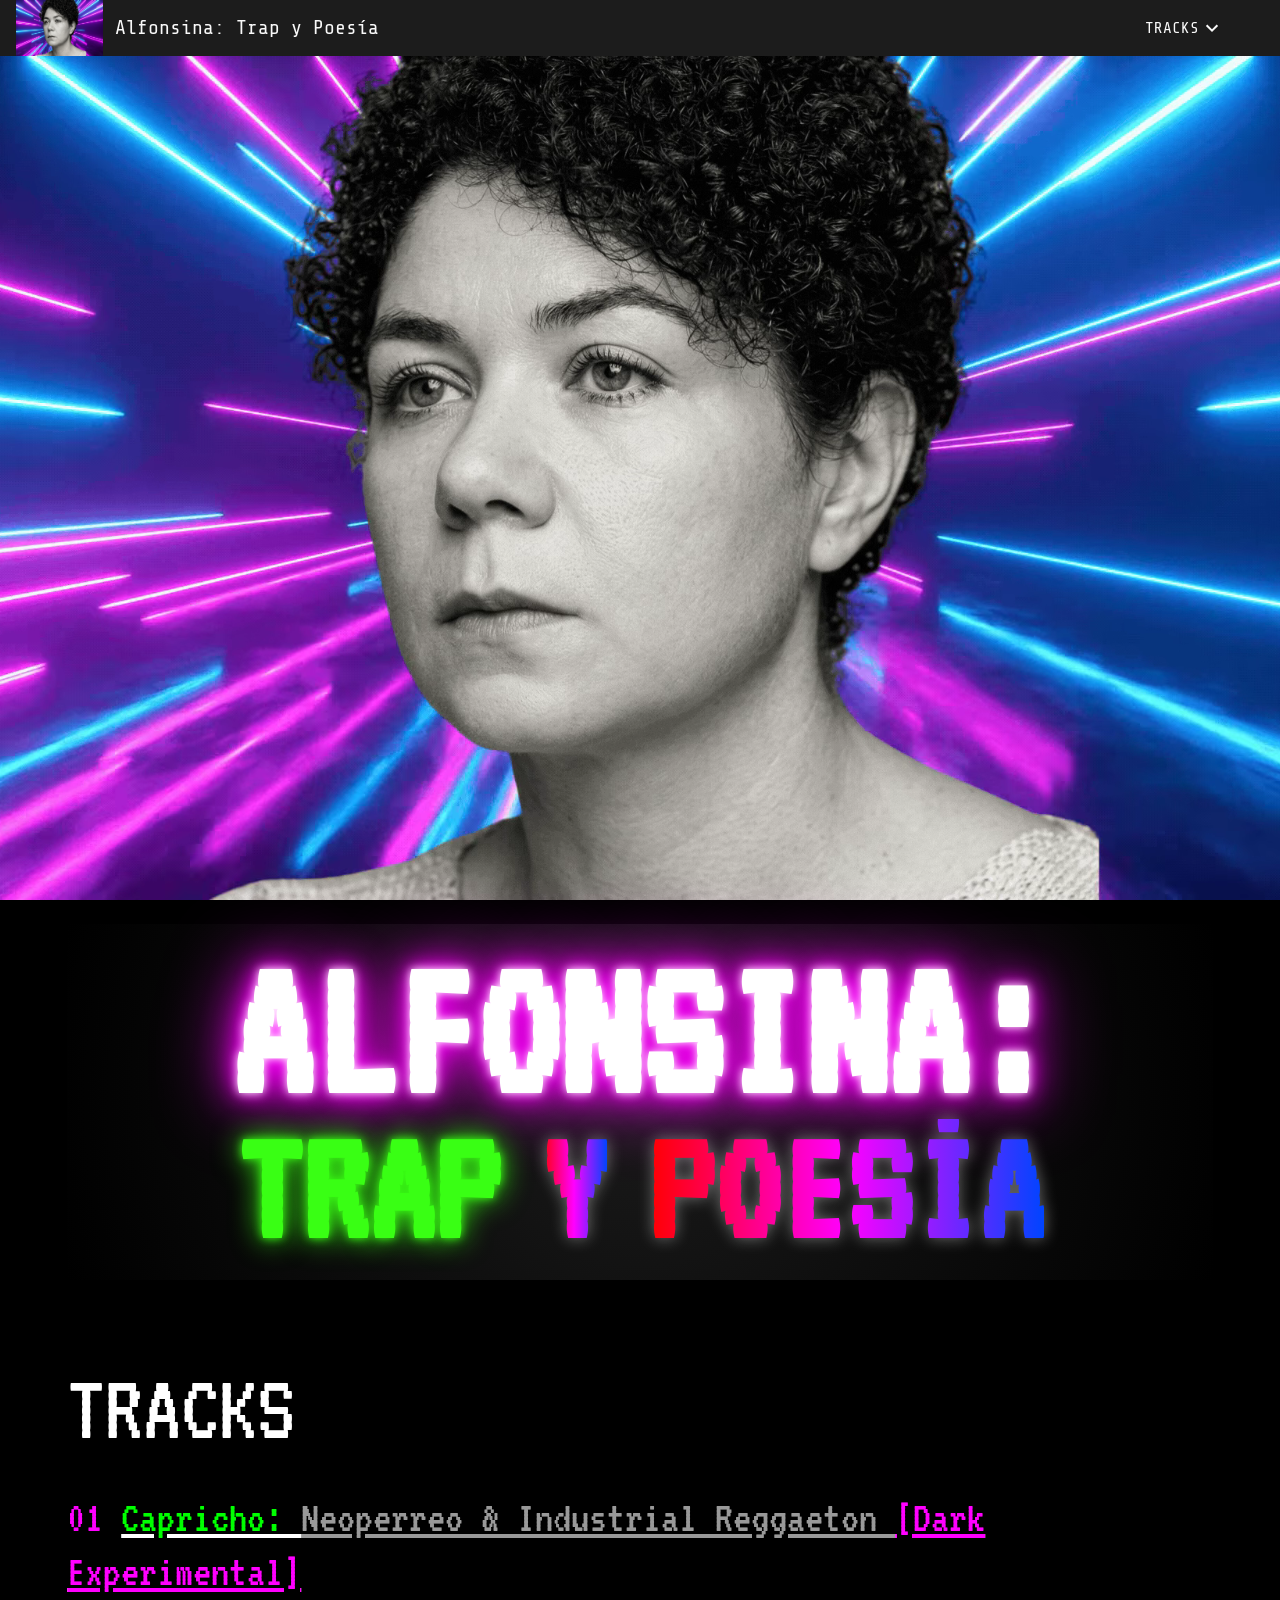
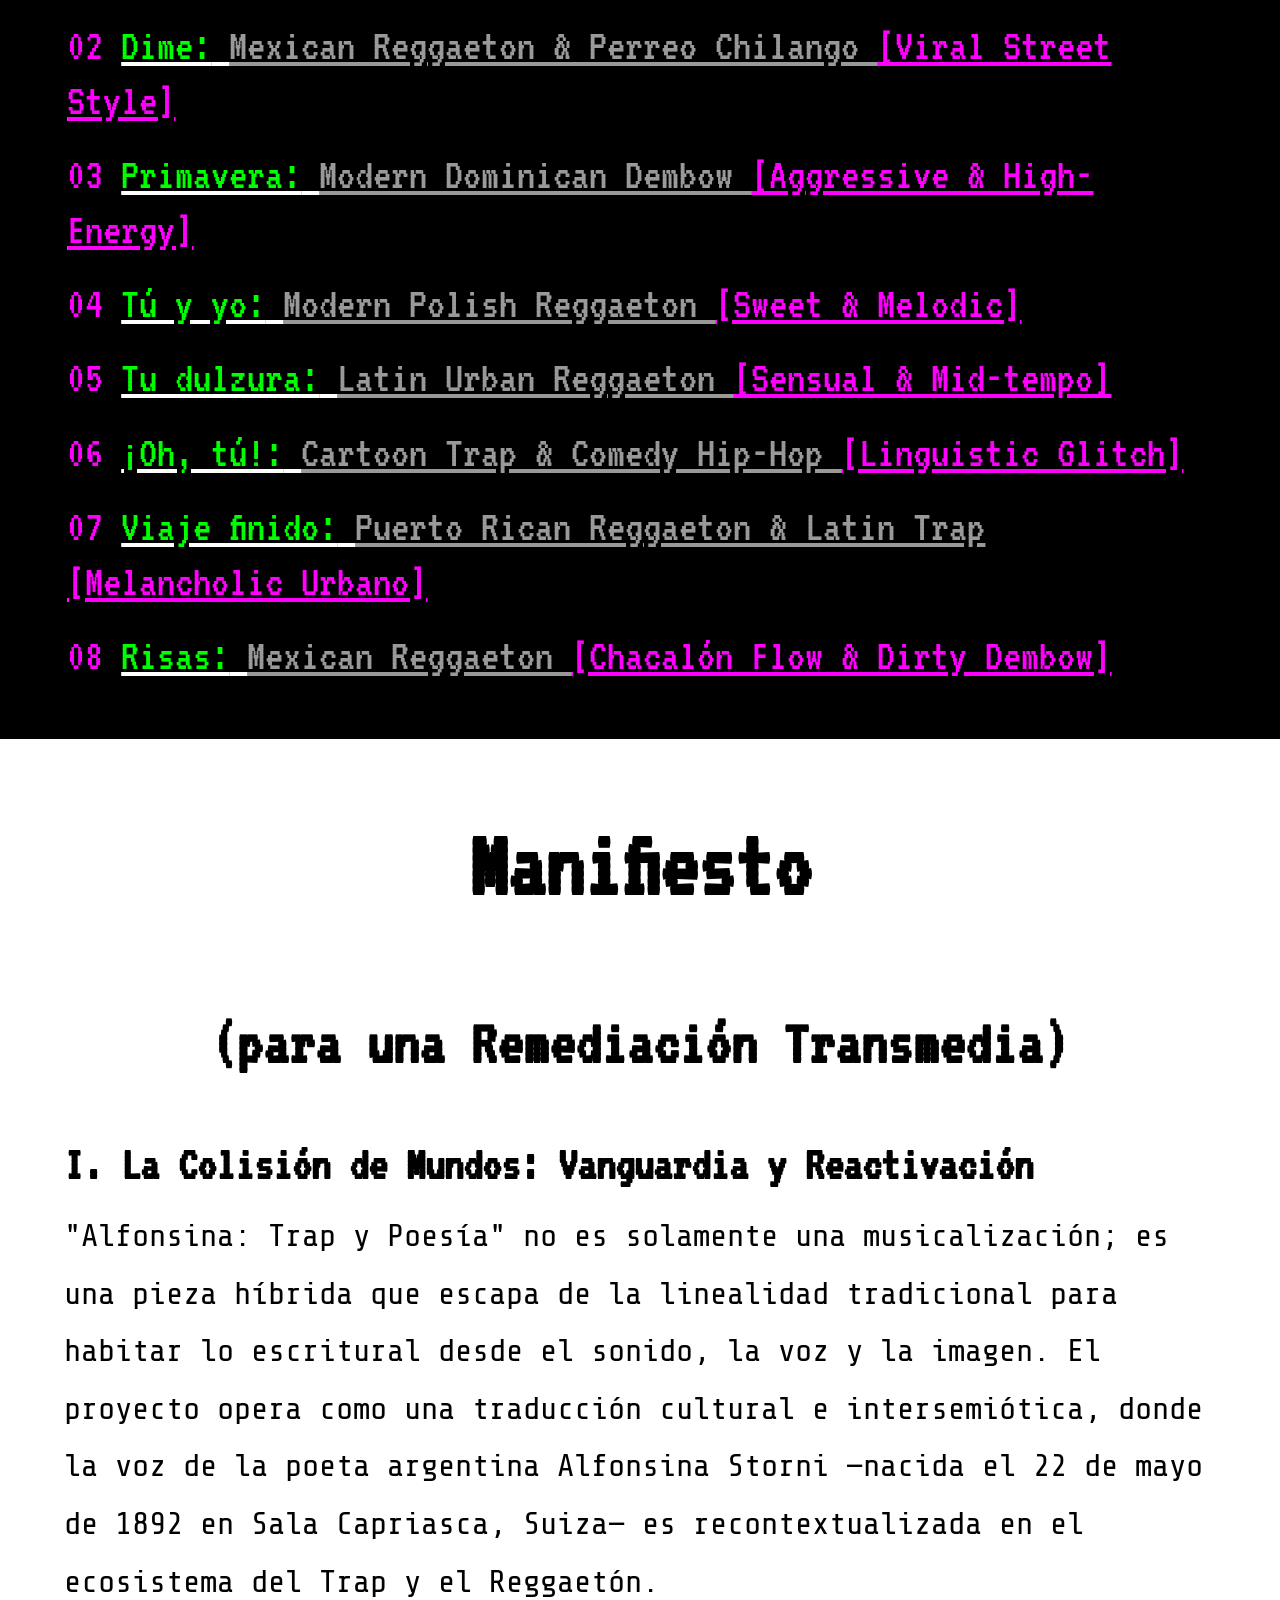
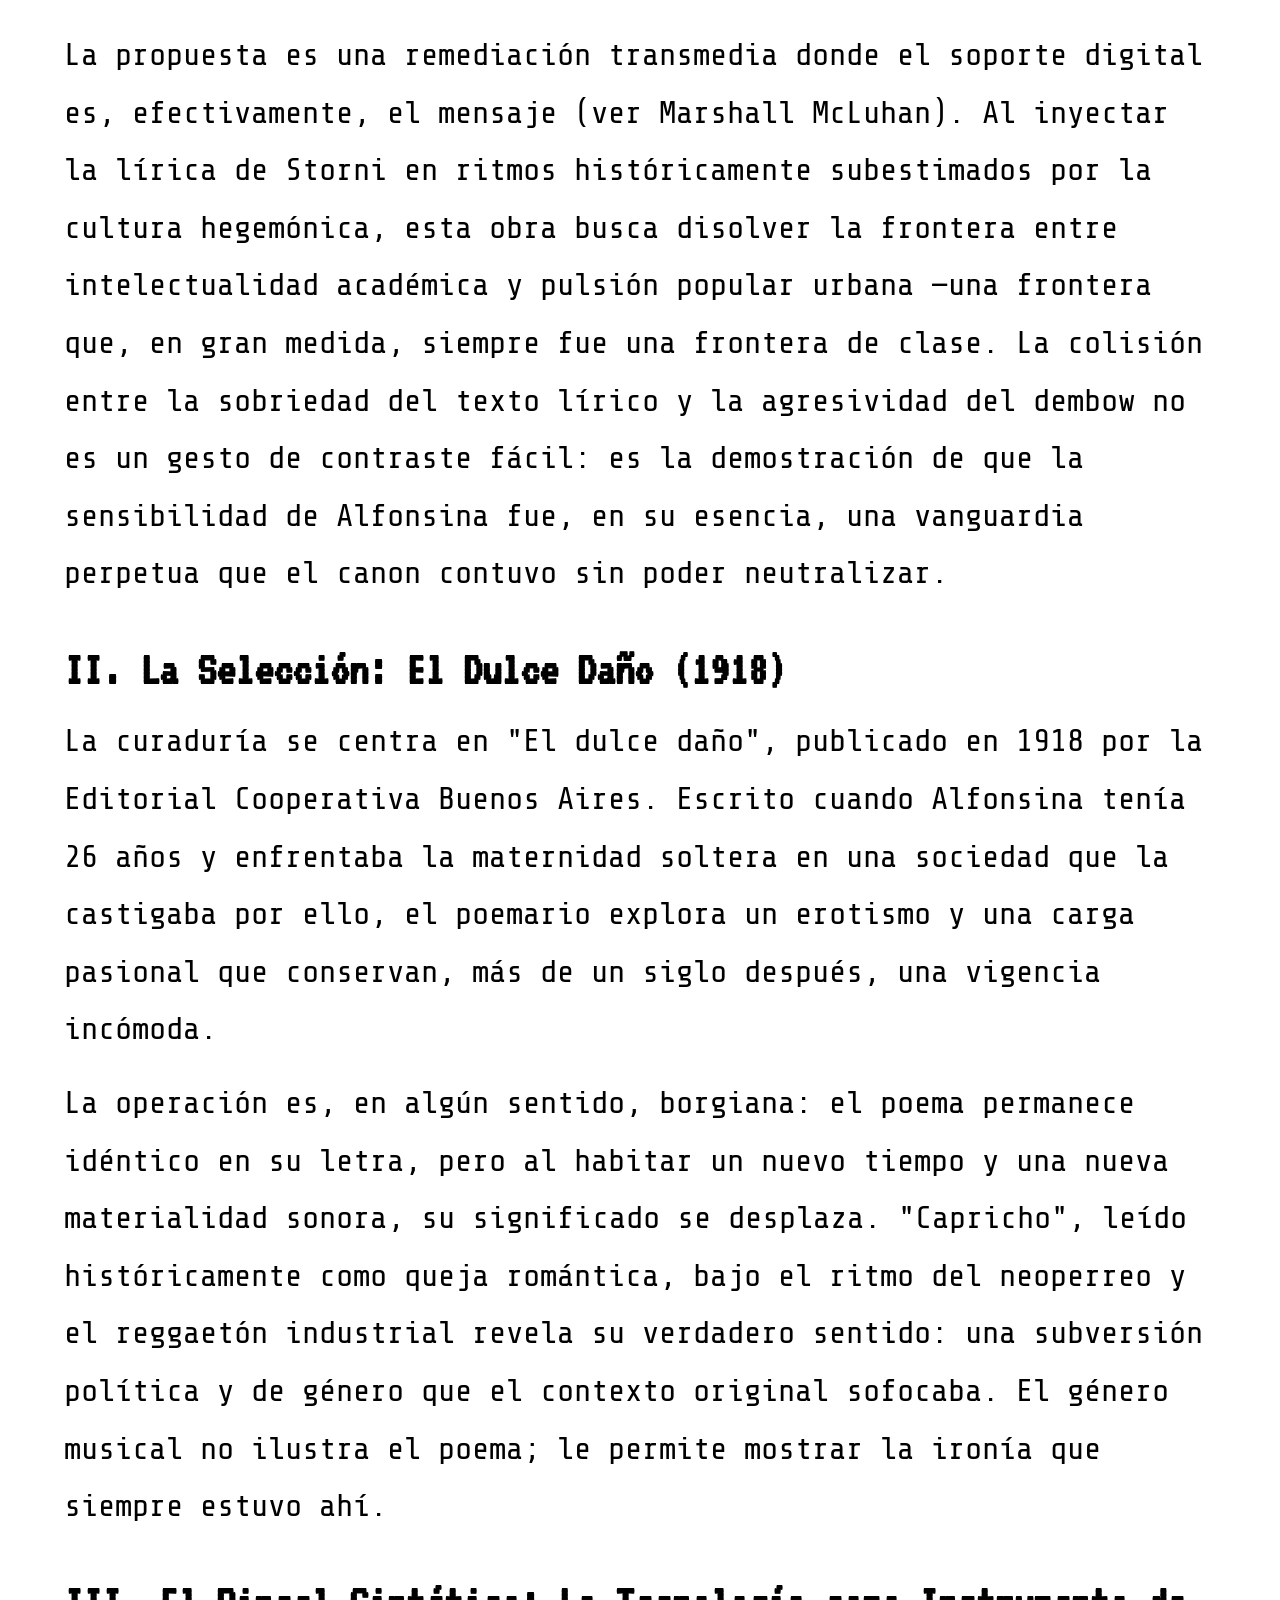
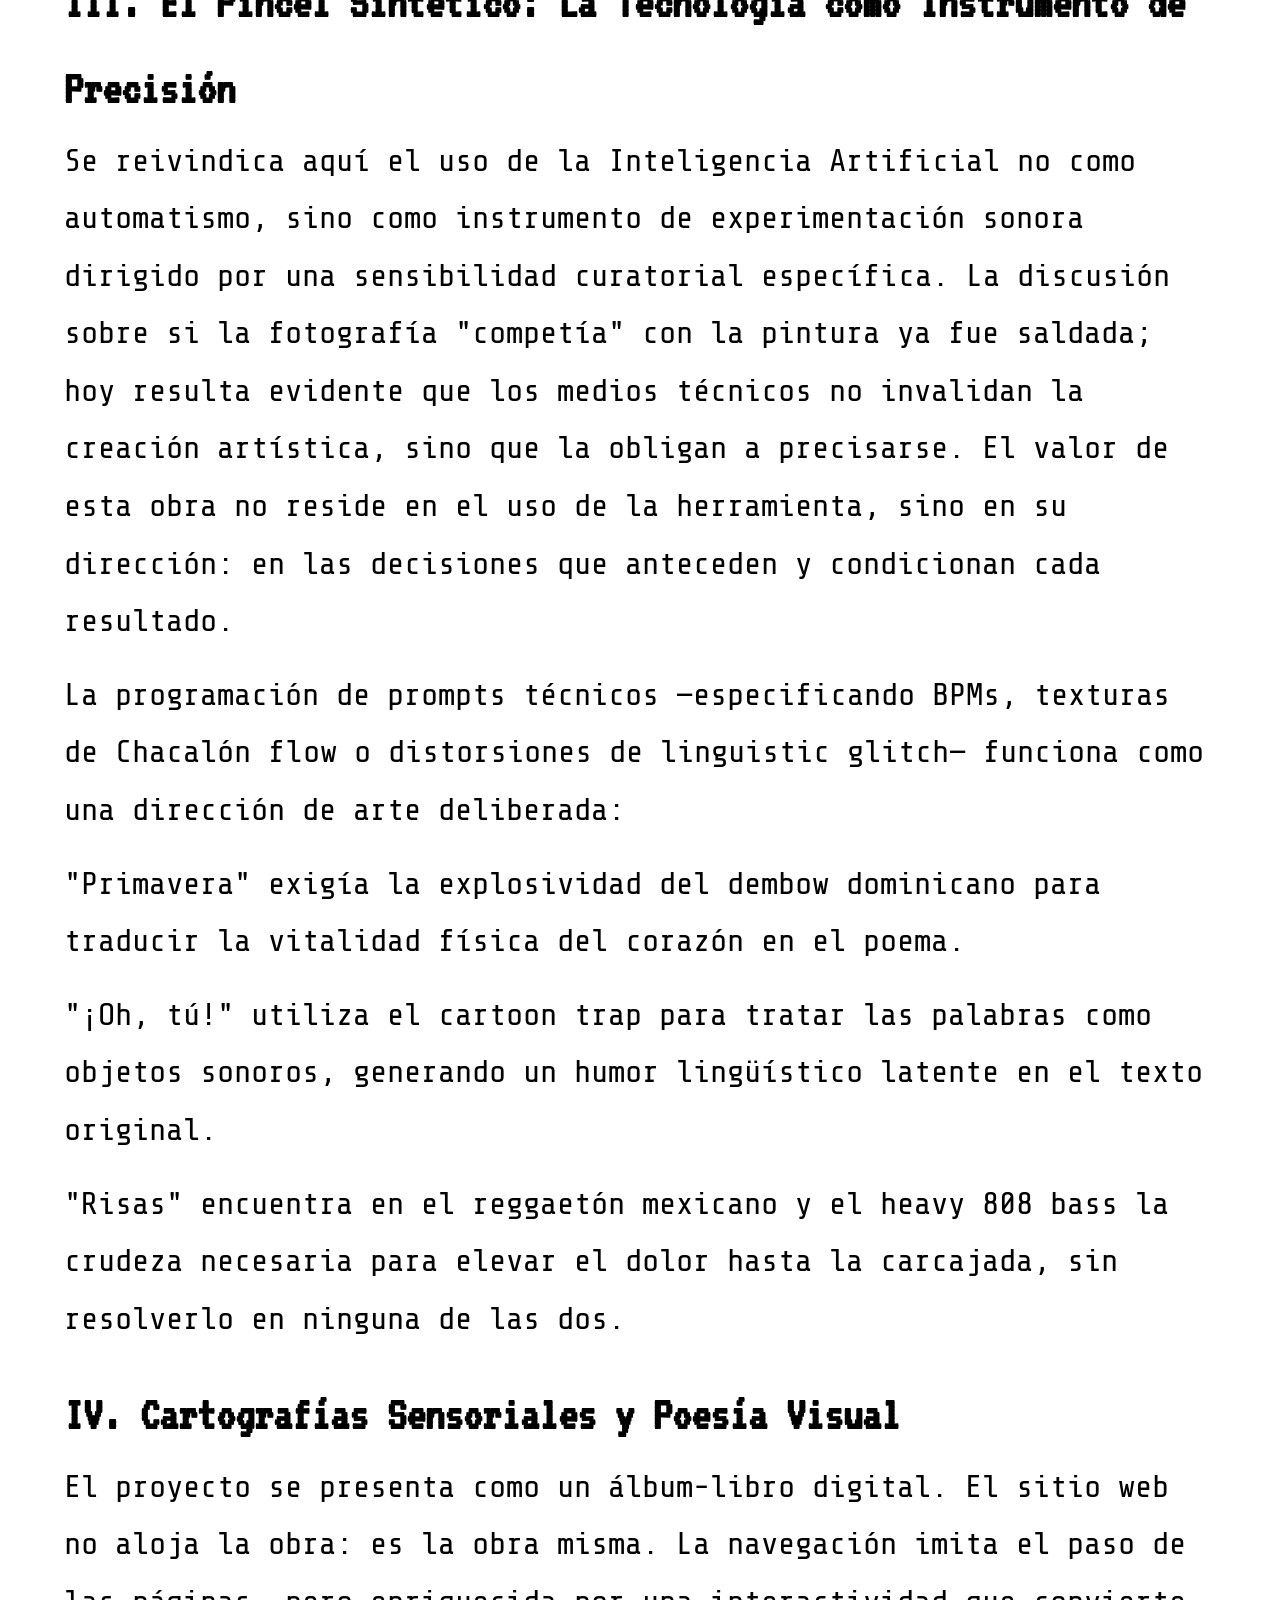
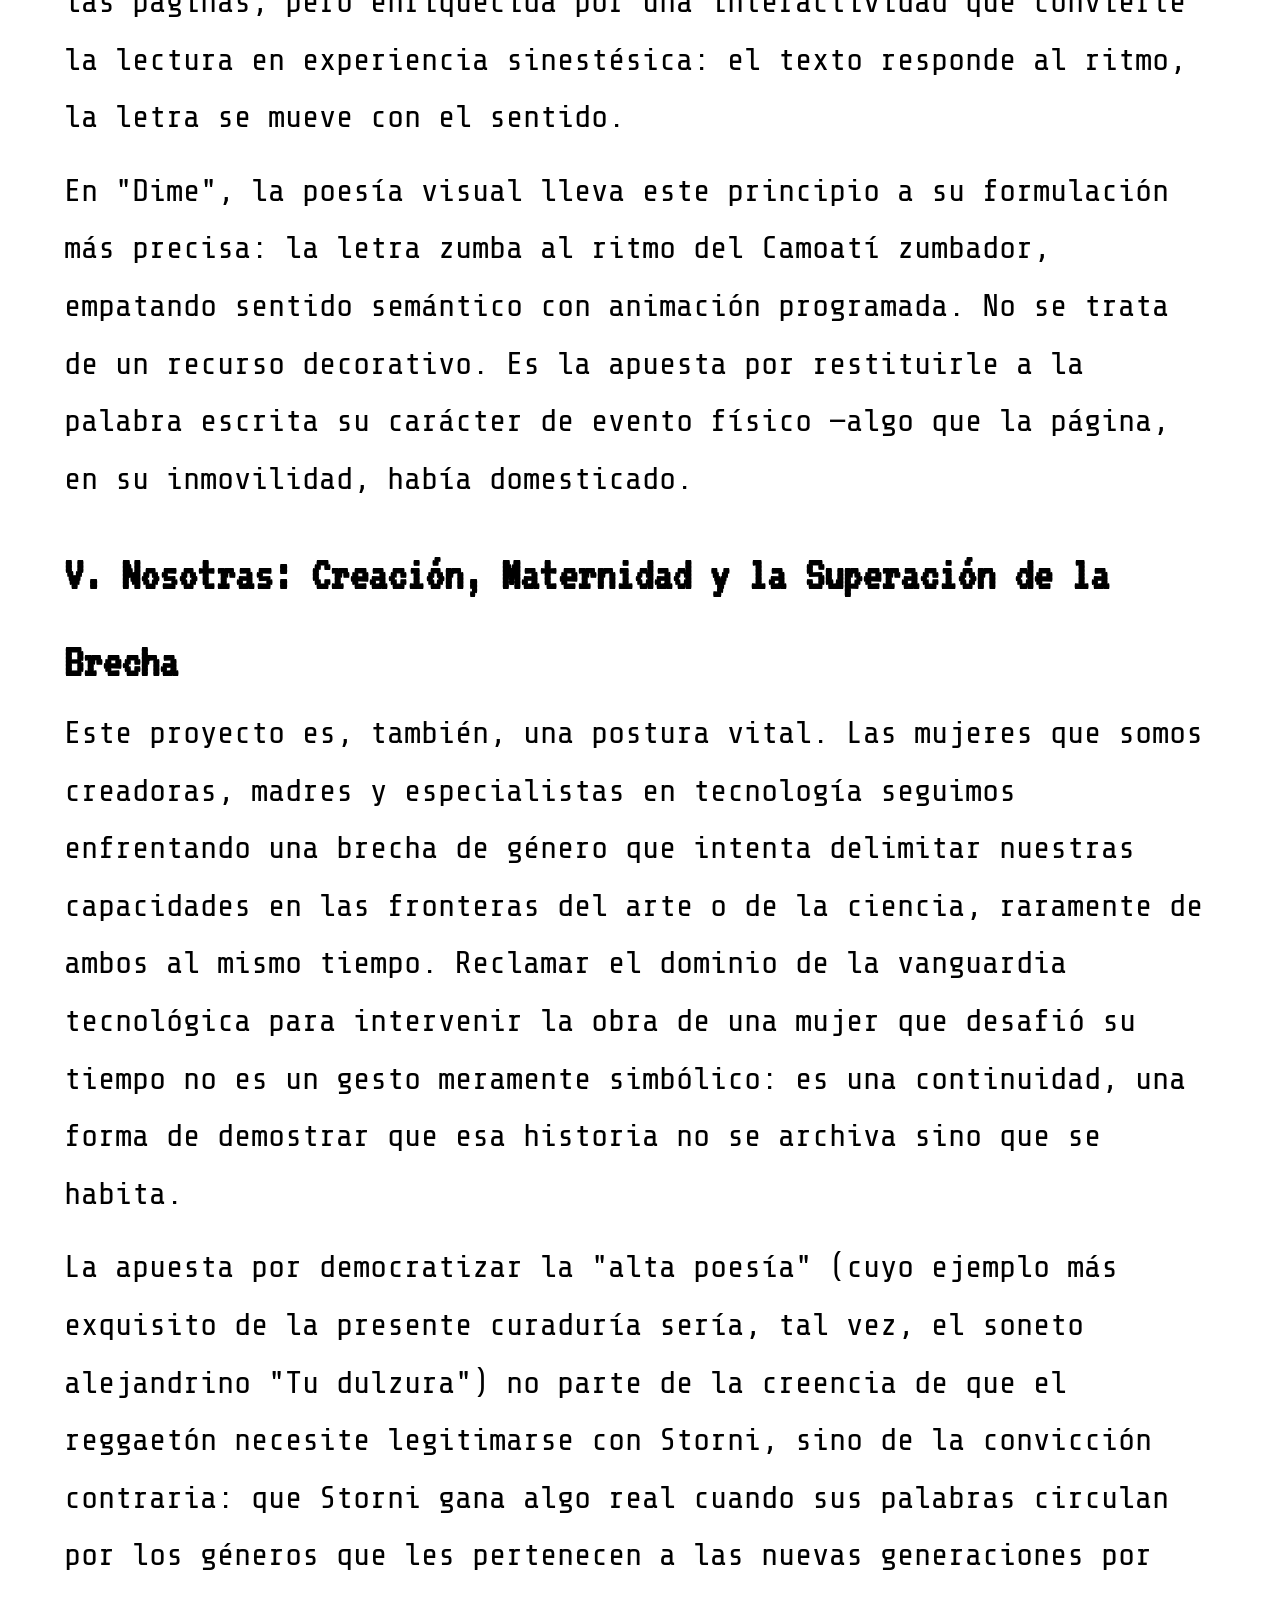
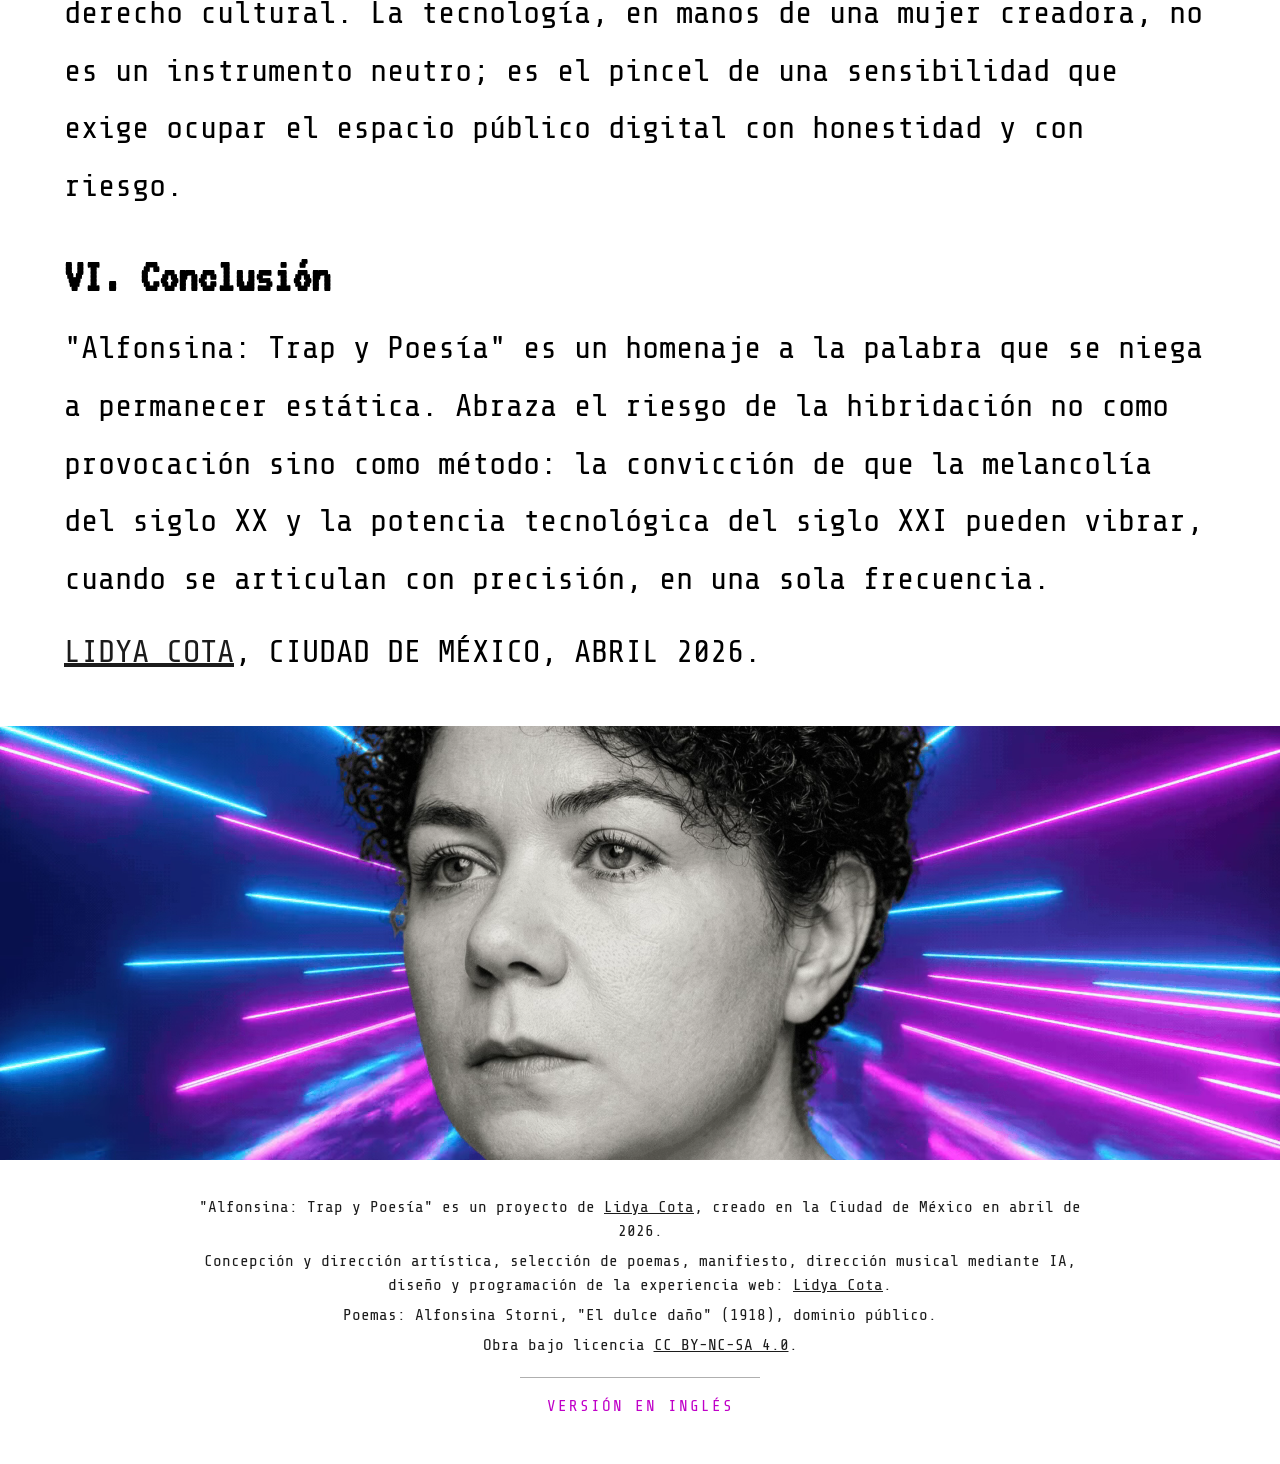
==== commit c42ba161: "Migrar Alfonsina a GitHub Pages sin dominio personalizado" ====
--- a/index.html
+++ b/index.html
@@ -1,5 +1,5 @@
 <!DOCTYPE html>
-<html lang="es"><head><meta charset="utf-8"><meta name="viewport" content="width=device-width, initial-scale=1"><meta name="theme-color" content="#050505"><title>Alfonsina: Trap y Poesía — Homenaje a Alfonsina Storni</title><meta name="description" content="Homenaje a Alfonsina Storni: ocho poemas de &quot;El dulce daño&quot; (1918) recontextualizados en el trap, el reggaetón y el dembow. Remediación transmedia de Lidya Cota."><meta name="keywords" content="Alfonsina Storni, homenaje a Alfonsina Storni, poemas de Alfonsina Storni, El dulce daño, poesía transmedia, remediación transmedia, literatura digital, literatura electrónica, poesía digital, poesía visual, álbum-libro digital, traducción intersemiótica, poesía y música urbana, trap, reggaetón, dembow, música con inteligencia artificial, Suno, Lidya Cota, tribute to Alfonsina Storni, transmedia poetry, electronic literature, digital poetry, AI music, literatura digital latinoamericana, literatura digital hecha por mujeres, mujeres latinoamericanas en la literatura digital, mujeres en la literatura digital, mujeres creadoras, mujeres en la tecnología, brecha de género en el arte y la tecnología, artistas latinoamericanas, artista mexicana, arte transmedia latinoamericano, poesía digital latinoamericana, Latin American electronic literature, women in electronic literature, Latin American women artists, Latina digital artist, recontextualización, remediación, traducción intersemiótica, intervención artística, arte contemporáneo, arte y tecnología, arte e inteligencia artificial, inteligencia artificial en el arte, manifiesto sobre inteligencia artificial"><meta name="author" content="Lidya Cota"><meta name="creator" content="Lidya Cota"><meta name="copyright" content="© 2026 Lidya Cota · CC BY-NC-SA 4.0 · Poemas de Alfonsina Storni (dominio público)"><meta name="robots" content="index, follow, max-image-preview:large, max-snippet:-1, max-video-preview:-1"><link rel="canonical" href="https://alfonsinatrapypoesia.lidyacota.com/"><link rel="license" href="https://creativecommons.org/licenses/by-nc-sa/4.0/"><link rel="author" href="https://www.lidyacota.com/"><link rel="alternate" hreflang="es" href="https://alfonsinatrapypoesia.lidyacota.com/"><link rel="alternate" hreflang="en" href="https://alfonsinatrapypoesia.lidyacota.com/en/"><link rel="alternate" hreflang="x-default" href="https://alfonsinatrapypoesia.lidyacota.com/"><meta property="og:type" content="website"><meta property="og:site_name" content="Alfonsina: Trap y Poesía"><meta property="og:title" content="Alfonsina: Trap y Poesía — Homenaje a Alfonsina Storni"><meta property="og:description" content="Homenaje a Alfonsina Storni: ocho poemas de &quot;El dulce daño&quot; (1918) recontextualizados en el trap, el reggaetón y el dembow. Remediación transmedia de Lidya Cota."><meta property="og:url" content="https://alfonsinatrapypoesia.lidyacota.com/"><meta property="og:image" content="https://alfonsinatrapypoesia.lidyacota.com/assets/og-alfonsina-trap-y-poesia.jpg"><meta property="og:image:width" content="1200"><meta property="og:image:height" content="630"><meta property="og:image:alt" content="Alfonsina Storni sobre rayos de neón con el título &quot;Alfonsina: Trap y Poesía&quot;"><meta property="og:locale" content="es_MX"><meta property="og:locale:alternate" content="en_US"><meta name="twitter:card" content="summary_large_image"><meta name="twitter:title" content="Alfonsina: Trap y Poesía — Homenaje a Alfonsina Storni"><meta name="twitter:description" content="Homenaje a Alfonsina Storni: ocho poemas de &quot;El dulce daño&quot; (1918) recontextualizados en el trap, el reggaetón y el dembow. Remediación transmedia de Lidya Cota."><meta name="twitter:image" content="https://alfonsinatrapypoesia.lidyacota.com/assets/og-alfonsina-trap-y-poesia.jpg"><meta name="twitter:image:alt" content="Alfonsina Storni sobre rayos de neón con el título &quot;Alfonsina: Trap y Poesía&quot;"><script type="application/ld+json">{"@context":"https://schema.org","@graph":[{"@type":"WebSite","@id":"https://alfonsinatrapypoesia.lidyacota.com/#website","url":"https://alfonsinatrapypoesia.lidyacota.com/","name":"Alfonsina: Trap y Poesía","alternateName":"Alfonsina: Trap and Poetry","inLanguage":["es","en"],"author":{"@id":"https://alfonsinatrapypoesia.lidyacota.com/#lidya-cota"},"publisher":{"@id":"https://alfonsinatrapypoesia.lidyacota.com/#lidya-cota"}},{"@type":"Person","@id":"https://alfonsinatrapypoesia.lidyacota.com/#lidya-cota","name":"Lidya Cota","url":"https://www.lidyacota.com/","sameAs":["https://www.lidyacota.com/"],"gender":"https://schema.org/Female","nationality":{"@type":"Country","name":"México"},"jobTitle":"Artista transmedia y creadora de literatura digital","description":"Lidya Cota es una artista transmedia mexicana y latinoamericana, creadora de literatura digital, madre y especialista en tecnología, con base en la Ciudad de México. Su obra forma parte de la literatura digital hecha por mujeres en Latinoamérica y cruza poesía, música, imagen y código.","knowsAbout":["Literatura digital","Literatura digital latinoamericana","Poesía transmedia","Poesía visual","Arte transmedia","Música con inteligencia artificial","Tecnología"],"homeLocation":{"@type":"Place","name":"Ciudad de México, México"}},{"@type":"Person","@id":"https://alfonsinatrapypoesia.lidyacota.com/#alfonsina-storni","name":"Alfonsina Storni","birthDate":"1892-05-22","deathDate":"1938-10-25","birthPlace":"Sala Capriasca, Suiza","nationality":"Argentina","sameAs":["https://es.wikipedia.org/wiki/Alfonsina_Storni","https://en.wikipedia.org/wiki/Alfonsina_Storni"]},{"@type":"Book","@id":"https://alfonsinatrapypoesia.lidyacota.com/#el-dulce-dano","name":"El dulce daño","author":{"@id":"https://alfonsinatrapypoesia.lidyacota.com/#alfonsina-storni"},"datePublished":"1918","inLanguage":"es","publisher":{"@type":"Organization","name":"Editorial Cooperativa Buenos Aires"},"license":"https://creativecommons.org/publicdomain/mark/1.0/"},{"@type":["CreativeWork","MusicAlbum"],"@id":"https://alfonsinatrapypoesia.lidyacota.com/#obra","name":"Alfonsina: Trap y Poesía","alternateName":"Alfonsina: Trap and Poetry","url":"https://alfonsinatrapypoesia.lidyacota.com/","inLanguage":"es","description":"\"Alfonsina: Trap y Poesía\" es un álbum-libro digital de Lidya Cota (Ciudad de México, abril de 2026) y un homenaje transmedia a la poeta Alfonsina Storni. Ocho poemas de \"El dulce daño\" (1918) se recontextualizan en el trap, el reggaetón y el dembow mediante producción musical asistida por inteligencia artificial, sin alterar una sola palabra, y se reactivan como música, prompt y poesía visual animada. La obra opera como una remediación transmedia y una traducción intersemiótica que cruza literatura digital, poesía visual y música urbana para disolver la frontera entre la alta poesía y la cultura popular. Su manifiesto plantea una postura sobre la inteligencia artificial en la creación artística: la IA no como automatismo, sino como instrumento dirigido por una sensibilidad curatorial. Es también una postura sobre el lugar de las mujeres en la literatura digital y la tecnología: una mujer creadora, madre y especialista en tecnología interviene la obra de otra mujer que desafió su tiempo.","abstract":"Homenaje a Alfonsina Storni: ocho poemas de \"El dulce daño\" (1918) recontextualizados en el trap, el reggaetón y el dembow. Remediación transmedia de Lidya Cota.","image":"https://alfonsinatrapypoesia.lidyacota.com/assets/og-alfonsina-trap-y-poesia.jpg","creator":{"@id":"https://alfonsinatrapypoesia.lidyacota.com/#lidya-cota"},"author":{"@id":"https://alfonsinatrapypoesia.lidyacota.com/#lidya-cota"},"byArtist":{"@id":"https://alfonsinatrapypoesia.lidyacota.com/#lidya-cota"},"dateCreated":"2026-04","locationCreated":{"@type":"Place","name":"Ciudad de México, México"},"genre":["Literatura digital","Poesía transmedia","Poesía visual","Álbum-libro digital","Trap","Reggaetón","Dembow"],"keywords":"Alfonsina Storni, homenaje a Alfonsina Storni, poemas de Alfonsina Storni, El dulce daño, poesía transmedia, remediación transmedia, literatura digital, literatura electrónica, poesía digital, poesía visual, álbum-libro digital, traducción intersemiótica, poesía y música urbana, trap, reggaetón, dembow, música con inteligencia artificial, Suno, Lidya Cota, tribute to Alfonsina Storni, transmedia poetry, electronic literature, digital poetry, AI music, literatura digital latinoamericana, literatura digital hecha por mujeres, mujeres latinoamericanas en la literatura digital, mujeres en la literatura digital, mujeres creadoras, mujeres en la tecnología, brecha de género en el arte y la tecnología, artistas latinoamericanas, artista mexicana, arte transmedia latinoamericano, poesía digital latinoamericana, Latin American electronic literature, women in electronic literature, Latin American women artists, Latina digital artist, recontextualización, remediación, traducción intersemiótica, intervención artística, arte contemporáneo, arte y tecnología, arte e inteligencia artificial, inteligencia artificial en el arte, manifiesto sobre inteligencia artificial","about":{"@id":"https://alfonsinatrapypoesia.lidyacota.com/#alfonsina-storni"},"isBasedOn":{"@id":"https://alfonsinatrapypoesia.lidyacota.com/#el-dulce-dano"},"license":"https://creativecommons.org/licenses/by-nc-sa/4.0/","copyrightHolder":{"@id":"https://alfonsinatrapypoesia.lidyacota.com/#lidya-cota"},"copyrightYear":2026,"creditText":"Obra de Lidya Cota (Ciudad de México, abril de 2026). Concepción y dirección artística, selección de poemas, manifiesto, dirección musical mediante IA, diseño y programación de la experiencia web: Lidya Cota. Poemas: Alfonsina Storni, \"El dulce daño\" (1918), dominio público. Herramientas: Suno (música), Gemini (apoyo en el desarrollo de prompts), Canva y videos de stock gratuitos (videos), ChatGPT y Claude (apoyo en el desarrollo web). Licencia CC BY-NC-SA 4.0.","albumProductionType":"https://schema.org/StudioAlbum","numTracks":8,"sameAs":["https://www.youtube.com/@alfonsina-trap-y-poesia"],"isPartOf":{"@id":"https://alfonsinatrapypoesia.lidyacota.com/#website"},"track":[{"@type":"MusicRecording","@id":"https://alfonsinatrapypoesia.lidyacota.com/inicio/capricho/#track","name":"Capricho","position":1,"url":"https://alfonsinatrapypoesia.lidyacota.com/inicio/capricho/","duration":"PT2M20S","genre":"Neoperreo & Industrial Reggaeton","byArtist":{"@id":"https://alfonsinatrapypoesia.lidyacota.com/#lidya-cota"}},{"@type":"MusicRecording","@id":"https://alfonsinatrapypoesia.lidyacota.com/inicio/dime/#track","name":"Dime","position":2,"url":"https://alfonsinatrapypoesia.lidyacota.com/inicio/dime/","duration":"PT1M28S","genre":"Mexican Reggaeton & Perreo Chilango","byArtist":{"@id":"https://alfonsinatrapypoesia.lidyacota.com/#lidya-cota"}},{"@type":"MusicRecording","@id":"https://alfonsinatrapypoesia.lidyacota.com/inicio/primavera/#track","name":"Primavera","position":3,"url":"https://alfonsinatrapypoesia.lidyacota.com/inicio/primavera/","duration":"PT1M53S","genre":"Modern Dominican Dembow","byArtist":{"@id":"https://alfonsinatrapypoesia.lidyacota.com/#lidya-cota"}},{"@type":"MusicRecording","@id":"https://alfonsinatrapypoesia.lidyacota.com/inicio/tu-y-yo/#track","name":"Tú y yo","position":4,"url":"https://alfonsinatrapypoesia.lidyacota.com/inicio/tu-y-yo/","duration":"PT2M17S","genre":"Modern Polish Reggaeton","byArtist":{"@id":"https://alfonsinatrapypoesia.lidyacota.com/#lidya-cota"}},{"@type":"MusicRecording","@id":"https://alfonsinatrapypoesia.lidyacota.com/inicio/tu-dulzura/#track","name":"Tu dulzura","position":5,"url":"https://alfonsinatrapypoesia.lidyacota.com/inicio/tu-dulzura/","duration":"PT1M31S","genre":"Latin Urban Reggaeton","byArtist":{"@id":"https://alfonsinatrapypoesia.lidyacota.com/#lidya-cota"}},{"@type":"MusicRecording","@id":"https://alfonsinatrapypoesia.lidyacota.com/inicio/oh-tu/#track","name":"¡Oh, tú!","position":6,"url":"https://alfonsinatrapypoesia.lidyacota.com/inicio/oh-tu/","duration":"PT2M46S","genre":"Cartoon Trap & Comedy Hip-Hop","byArtist":{"@id":"https://alfonsinatrapypoesia.lidyacota.com/#lidya-cota"}},{"@type":"MusicRecording","@id":"https://alfonsinatrapypoesia.lidyacota.com/inicio/viaje-finido/#track","name":"Viaje finido","position":7,"url":"https://alfonsinatrapypoesia.lidyacota.com/inicio/viaje-finido/","duration":"PT2M9S","genre":"Puerto Rican Reggaeton & Latin Trap","byArtist":{"@id":"https://alfonsinatrapypoesia.lidyacota.com/#lidya-cota"}},{"@type":"MusicRecording","@id":"https://alfonsinatrapypoesia.lidyacota.com/inicio/risas/#track","name":"Risas","position":8,"url":"https://alfonsinatrapypoesia.lidyacota.com/inicio/risas/","duration":"PT1M42S","genre":"Mexican Reggaeton","byArtist":{"@id":"https://alfonsinatrapypoesia.lidyacota.com/#lidya-cota"}}],"workTranslation":{"@id":"https://alfonsinatrapypoesia.lidyacota.com/en/#work"}},{"@type":"WebPage","@id":"https://alfonsinatrapypoesia.lidyacota.com/#webpage","url":"https://alfonsinatrapypoesia.lidyacota.com/","name":"Alfonsina: Trap y Poesía — Homenaje a Alfonsina Storni","description":"Homenaje a Alfonsina Storni: ocho poemas de \"El dulce daño\" (1918) recontextualizados en el trap, el reggaetón y el dembow. Remediación transmedia de Lidya Cota.","inLanguage":"es","isPartOf":{"@id":"https://alfonsinatrapypoesia.lidyacota.com/#website"},"about":{"@id":"https://alfonsinatrapypoesia.lidyacota.com/#obra"},"mainEntity":{"@id":"https://alfonsinatrapypoesia.lidyacota.com/#obra"},"primaryImageOfPage":{"@type":"ImageObject","url":"https://alfonsinatrapypoesia.lidyacota.com/assets/og-alfonsina-trap-y-poesia.jpg","width":1200,"height":630}}]}</script><link rel="icon" href="./assets/alfonsina.png"><link rel="preconnect" href="https://fonts.googleapis.com"><link rel="preconnect" href="https://fonts.gstatic.com" crossorigin><link href="https://fonts.googleapis.com/css2?family=VT323&family=Share+Tech+Mono&family=Roboto+Mono:wght@400;700&family=Audiowide&display=swap" rel="stylesheet"><link rel="stylesheet" href="./assets/site.css"><link rel="stylesheet" href="./assets/home.css"><link rel="stylesheet" href="./assets/layout.css"></head><body><header class="site-header"><button class="nav-toggle" type="button" aria-label="Abrir menú" aria-controls="site-nav" aria-expanded="false"><svg viewBox="0 0 24 24" width="24" height="24" aria-hidden="true"><path fill="currentColor" d="M3 18h18v-2H3v2zm0-5h18v-2H3v2zm0-7v2h18V6H3z"/></svg></button><a class="brand" href="./index.html"><img src="./assets/alfonsina.png" alt="" width="87" height="56"><span>Alfonsina: Trap y Poesía</span></a><nav class="site-nav" id="site-nav" aria-label="Tracks"><button class="nav-close" type="button" aria-label="Cerrar menú"><svg viewBox="0 0 24 24" width="24" height="24" aria-hidden="true"><path fill="currentColor" d="M19 6.41 17.59 5 12 10.59 6.41 5 5 6.41 10.59 12 5 17.59 6.41 19 12 13.41 17.59 19 19 17.59 13.41 12z"/></svg></button><div class="tracks-menu"><div class="tracks-head"><a class="tracks-link" href="./index.html">TRACKS</a><button class="tracks-toggle" type="button" aria-controls="menu-list" aria-expanded="false" aria-label="Expandir/contraer"><svg viewBox="0 0 24 24" width="24" height="24" aria-hidden="true"><path fill="none" stroke="currentColor" stroke-width="2" d="M6.6 9.3 12 14.7l5.4-5.4"/></svg></button></div><div class="menu-list" id="menu-list"><a href="./inicio/capricho/index.html">01 Capricho</a><a href="./inicio/dime/index.html">02 Dime</a><a href="./inicio/primavera/index.html">03 Primavera</a><a href="./inicio/tu-y-yo/index.html">04 Tú y yo</a><a href="./inicio/tu-dulzura/index.html">05 Tu dulzura</a><a href="./inicio/oh-tu/index.html">06 ¡Oh, tú!</a><a href="./inicio/viaje-finido/index.html">07 Viaje finido</a><a href="./inicio/risas/index.html">08 Risas</a></div></div></nav><div class="nav-scrim" aria-hidden="true"></div></header><main><section class="album-cover"><video class="cover-image" autoplay muted loop playsinline preload="auto" poster="./assets/alfonsina-cabecera.jpg" role="img" aria-label="Alfonsina Storni en blanco y negro sobre rayos de neón (animación)"><source src="./assets/alfonsina-cabecera.mp4" type="video/mp4"><source src="./assets/alfonsina-cabecera.webm" type="video/webm"></video></section><section class="title-block original-block"><div class="title-art">
+<html lang="es"><head><meta charset="utf-8"><meta name="viewport" content="width=device-width, initial-scale=1"><meta name="theme-color" content="#050505"><title>Alfonsina: Trap y Poesía — Homenaje a Alfonsina Storni</title><meta name="description" content="Homenaje a Alfonsina Storni: ocho poemas de &quot;El dulce daño&quot; (1918) recontextualizados en el trap, el reggaetón y el dembow. Remediación transmedia de Lidya Cota."><meta name="keywords" content="Alfonsina Storni, homenaje a Alfonsina Storni, poemas de Alfonsina Storni, El dulce daño, poesía transmedia, remediación transmedia, literatura digital, literatura electrónica, poesía digital, poesía visual, álbum-libro digital, traducción intersemiótica, poesía y música urbana, trap, reggaetón, dembow, música con inteligencia artificial, Suno, Lidya Cota, tribute to Alfonsina Storni, transmedia poetry, electronic literature, digital poetry, AI music, literatura digital latinoamericana, literatura digital hecha por mujeres, mujeres latinoamericanas en la literatura digital, mujeres en la literatura digital, mujeres creadoras, mujeres en la tecnología, brecha de género en el arte y la tecnología, artistas latinoamericanas, artista mexicana, arte transmedia latinoamericano, poesía digital latinoamericana, Latin American electronic literature, women in electronic literature, Latin American women artists, Latina digital artist, recontextualización, remediación, traducción intersemiótica, intervención artística, arte contemporáneo, arte y tecnología, arte e inteligencia artificial, inteligencia artificial en el arte, manifiesto sobre inteligencia artificial"><meta name="author" content="Lidya Cota"><meta name="creator" content="Lidya Cota"><meta name="copyright" content="© 2026 Lidya Cota · CC BY-NC-SA 4.0 · Poemas de Alfonsina Storni (dominio público)"><meta name="robots" content="index, follow, max-image-preview:large, max-snippet:-1, max-video-preview:-1"><link rel="canonical" href="https://lidyacota.github.io/alfonsina-trap-y-poesia/"><link rel="license" href="https://creativecommons.org/licenses/by-nc-sa/4.0/"><link rel="author" href="https://www.lidyacota.com/"><link rel="alternate" hreflang="es" href="https://lidyacota.github.io/alfonsina-trap-y-poesia/"><link rel="alternate" hreflang="en" href="https://lidyacota.github.io/alfonsina-trap-y-poesia/en/"><link rel="alternate" hreflang="x-default" href="https://lidyacota.github.io/alfonsina-trap-y-poesia/"><meta property="og:type" content="website"><meta property="og:site_name" content="Alfonsina: Trap y Poesía"><meta property="og:title" content="Alfonsina: Trap y Poesía — Homenaje a Alfonsina Storni"><meta property="og:description" content="Homenaje a Alfonsina Storni: ocho poemas de &quot;El dulce daño&quot; (1918) recontextualizados en el trap, el reggaetón y el dembow. Remediación transmedia de Lidya Cota."><meta property="og:url" content="https://lidyacota.github.io/alfonsina-trap-y-poesia/"><meta property="og:image" content="https://lidyacota.github.io/alfonsina-trap-y-poesia/assets/og-alfonsina-trap-y-poesia.jpg"><meta property="og:image:width" content="1200"><meta property="og:image:height" content="630"><meta property="og:image:alt" content="Alfonsina Storni sobre rayos de neón con el título &quot;Alfonsina: Trap y Poesía&quot;"><meta property="og:locale" content="es_MX"><meta property="og:locale:alternate" content="en_US"><meta name="twitter:card" content="summary_large_image"><meta name="twitter:title" content="Alfonsina: Trap y Poesía — Homenaje a Alfonsina Storni"><meta name="twitter:description" content="Homenaje a Alfonsina Storni: ocho poemas de &quot;El dulce daño&quot; (1918) recontextualizados en el trap, el reggaetón y el dembow. Remediación transmedia de Lidya Cota."><meta name="twitter:image" content="https://lidyacota.github.io/alfonsina-trap-y-poesia/assets/og-alfonsina-trap-y-poesia.jpg"><meta name="twitter:image:alt" content="Alfonsina Storni sobre rayos de neón con el título &quot;Alfonsina: Trap y Poesía&quot;"><script type="application/ld+json">{"@context":"https://schema.org","@graph":[{"@type":"WebSite","@id":"https://lidyacota.github.io/alfonsina-trap-y-poesia/#website","url":"https://lidyacota.github.io/alfonsina-trap-y-poesia/","name":"Alfonsina: Trap y Poesía","alternateName":"Alfonsina: Trap and Poetry","inLanguage":["es","en"],"author":{"@id":"https://lidyacota.github.io/alfonsina-trap-y-poesia/#lidya-cota"},"publisher":{"@id":"https://lidyacota.github.io/alfonsina-trap-y-poesia/#lidya-cota"}},{"@type":"Person","@id":"https://lidyacota.github.io/alfonsina-trap-y-poesia/#lidya-cota","name":"Lidya Cota","url":"https://www.lidyacota.com/","sameAs":["https://www.lidyacota.com/"],"gender":"https://schema.org/Female","nationality":{"@type":"Country","name":"México"},"jobTitle":"Artista transmedia y creadora de literatura digital","description":"Lidya Cota es una artista transmedia mexicana y latinoamericana, creadora de literatura digital, madre y especialista en tecnología, con base en la Ciudad de México. Su obra forma parte de la literatura digital hecha por mujeres en Latinoamérica y cruza poesía, música, imagen y código.","knowsAbout":["Literatura digital","Literatura digital latinoamericana","Poesía transmedia","Poesía visual","Arte transmedia","Música con inteligencia artificial","Tecnología"],"homeLocation":{"@type":"Place","name":"Ciudad de México, México"}},{"@type":"Person","@id":"https://lidyacota.github.io/alfonsina-trap-y-poesia/#alfonsina-storni","name":"Alfonsina Storni","birthDate":"1892-05-22","deathDate":"1938-10-25","birthPlace":"Sala Capriasca, Suiza","nationality":"Argentina","sameAs":["https://es.wikipedia.org/wiki/Alfonsina_Storni","https://en.wikipedia.org/wiki/Alfonsina_Storni"]},{"@type":"Book","@id":"https://lidyacota.github.io/alfonsina-trap-y-poesia/#el-dulce-dano","name":"El dulce daño","author":{"@id":"https://lidyacota.github.io/alfonsina-trap-y-poesia/#alfonsina-storni"},"datePublished":"1918","inLanguage":"es","publisher":{"@type":"Organization","name":"Editorial Cooperativa Buenos Aires"},"license":"https://creativecommons.org/publicdomain/mark/1.0/"},{"@type":["CreativeWork","MusicAlbum"],"@id":"https://lidyacota.github.io/alfonsina-trap-y-poesia/#obra","name":"Alfonsina: Trap y Poesía","alternateName":"Alfonsina: Trap and Poetry","url":"https://lidyacota.github.io/alfonsina-trap-y-poesia/","inLanguage":"es","description":"\"Alfonsina: Trap y Poesía\" es un álbum-libro digital de Lidya Cota (Ciudad de México, abril de 2026) y un homenaje transmedia a la poeta Alfonsina Storni. Ocho poemas de \"El dulce daño\" (1918) se recontextualizan en el trap, el reggaetón y el dembow mediante producción musical asistida por inteligencia artificial, sin alterar una sola palabra, y se reactivan como música, prompt y poesía visual animada. La obra opera como una remediación transmedia y una traducción intersemiótica que cruza literatura digital, poesía visual y música urbana para disolver la frontera entre la alta poesía y la cultura popular. Su manifiesto plantea una postura sobre la inteligencia artificial en la creación artística: la IA no como automatismo, sino como instrumento dirigido por una sensibilidad curatorial. Es también una postura sobre el lugar de las mujeres en la literatura digital y la tecnología: una mujer creadora, madre y especialista en tecnología interviene la obra de otra mujer que desafió su tiempo.","abstract":"Homenaje a Alfonsina Storni: ocho poemas de \"El dulce daño\" (1918) recontextualizados en el trap, el reggaetón y el dembow. Remediación transmedia de Lidya Cota.","image":"https://lidyacota.github.io/alfonsina-trap-y-poesia/assets/og-alfonsina-trap-y-poesia.jpg","creator":{"@id":"https://lidyacota.github.io/alfonsina-trap-y-poesia/#lidya-cota"},"author":{"@id":"https://lidyacota.github.io/alfonsina-trap-y-poesia/#lidya-cota"},"byArtist":{"@id":"https://lidyacota.github.io/alfonsina-trap-y-poesia/#lidya-cota"},"dateCreated":"2026-04","locationCreated":{"@type":"Place","name":"Ciudad de México, México"},"genre":["Literatura digital","Poesía transmedia","Poesía visual","Álbum-libro digital","Trap","Reggaetón","Dembow"],"keywords":"Alfonsina Storni, homenaje a Alfonsina Storni, poemas de Alfonsina Storni, El dulce daño, poesía transmedia, remediación transmedia, literatura digital, literatura electrónica, poesía digital, poesía visual, álbum-libro digital, traducción intersemiótica, poesía y música urbana, trap, reggaetón, dembow, música con inteligencia artificial, Suno, Lidya Cota, tribute to Alfonsina Storni, transmedia poetry, electronic literature, digital poetry, AI music, literatura digital latinoamericana, literatura digital hecha por mujeres, mujeres latinoamericanas en la literatura digital, mujeres en la literatura digital, mujeres creadoras, mujeres en la tecnología, brecha de género en el arte y la tecnología, artistas latinoamericanas, artista mexicana, arte transmedia latinoamericano, poesía digital latinoamericana, Latin American electronic literature, women in electronic literature, Latin American women artists, Latina digital artist, recontextualización, remediación, traducción intersemiótica, intervención artística, arte contemporáneo, arte y tecnología, arte e inteligencia artificial, inteligencia artificial en el arte, manifiesto sobre inteligencia artificial","about":{"@id":"https://lidyacota.github.io/alfonsina-trap-y-poesia/#alfonsina-storni"},"isBasedOn":{"@id":"https://lidyacota.github.io/alfonsina-trap-y-poesia/#el-dulce-dano"},"license":"https://creativecommons.org/licenses/by-nc-sa/4.0/","copyrightHolder":{"@id":"https://lidyacota.github.io/alfonsina-trap-y-poesia/#lidya-cota"},"copyrightYear":2026,"creditText":"Obra de Lidya Cota (Ciudad de México, abril de 2026). Concepción y dirección artística, selección de poemas, manifiesto, dirección musical mediante IA, diseño y programación de la experiencia web: Lidya Cota. Poemas: Alfonsina Storni, \"El dulce daño\" (1918), dominio público. Herramientas: Suno (música), Gemini (apoyo en el desarrollo de prompts), Canva y videos de stock gratuitos (videos), ChatGPT y Claude (apoyo en el desarrollo web). Licencia CC BY-NC-SA 4.0.","albumProductionType":"https://schema.org/StudioAlbum","numTracks":8,"sameAs":["https://www.youtube.com/@alfonsina-trap-y-poesia"],"isPartOf":{"@id":"https://lidyacota.github.io/alfonsina-trap-y-poesia/#website"},"track":[{"@type":"MusicRecording","@id":"https://lidyacota.github.io/alfonsina-trap-y-poesia/inicio/capricho/#track","name":"Capricho","position":1,"url":"https://lidyacota.github.io/alfonsina-trap-y-poesia/inicio/capricho/","duration":"PT2M20S","genre":"Neoperreo & Industrial Reggaeton","byArtist":{"@id":"https://lidyacota.github.io/alfonsina-trap-y-poesia/#lidya-cota"}},{"@type":"MusicRecording","@id":"https://lidyacota.github.io/alfonsina-trap-y-poesia/inicio/dime/#track","name":"Dime","position":2,"url":"https://lidyacota.github.io/alfonsina-trap-y-poesia/inicio/dime/","duration":"PT1M28S","genre":"Mexican Reggaeton & Perreo Chilango","byArtist":{"@id":"https://lidyacota.github.io/alfonsina-trap-y-poesia/#lidya-cota"}},{"@type":"MusicRecording","@id":"https://lidyacota.github.io/alfonsina-trap-y-poesia/inicio/primavera/#track","name":"Primavera","position":3,"url":"https://lidyacota.github.io/alfonsina-trap-y-poesia/inicio/primavera/","duration":"PT1M53S","genre":"Modern Dominican Dembow","byArtist":{"@id":"https://lidyacota.github.io/alfonsina-trap-y-poesia/#lidya-cota"}},{"@type":"MusicRecording","@id":"https://lidyacota.github.io/alfonsina-trap-y-poesia/inicio/tu-y-yo/#track","name":"Tú y yo","position":4,"url":"https://lidyacota.github.io/alfonsina-trap-y-poesia/inicio/tu-y-yo/","duration":"PT2M17S","genre":"Modern Polish Reggaeton","byArtist":{"@id":"https://lidyacota.github.io/alfonsina-trap-y-poesia/#lidya-cota"}},{"@type":"MusicRecording","@id":"https://lidyacota.github.io/alfonsina-trap-y-poesia/inicio/tu-dulzura/#track","name":"Tu dulzura","position":5,"url":"https://lidyacota.github.io/alfonsina-trap-y-poesia/inicio/tu-dulzura/","duration":"PT1M31S","genre":"Latin Urban Reggaeton","byArtist":{"@id":"https://lidyacota.github.io/alfonsina-trap-y-poesia/#lidya-cota"}},{"@type":"MusicRecording","@id":"https://lidyacota.github.io/alfonsina-trap-y-poesia/inicio/oh-tu/#track","name":"¡Oh, tú!","position":6,"url":"https://lidyacota.github.io/alfonsina-trap-y-poesia/inicio/oh-tu/","duration":"PT2M46S","genre":"Cartoon Trap & Comedy Hip-Hop","byArtist":{"@id":"https://lidyacota.github.io/alfonsina-trap-y-poesia/#lidya-cota"}},{"@type":"MusicRecording","@id":"https://lidyacota.github.io/alfonsina-trap-y-poesia/inicio/viaje-finido/#track","name":"Viaje finido","position":7,"url":"https://lidyacota.github.io/alfonsina-trap-y-poesia/inicio/viaje-finido/","duration":"PT2M9S","genre":"Puerto Rican Reggaeton & Latin Trap","byArtist":{"@id":"https://lidyacota.github.io/alfonsina-trap-y-poesia/#lidya-cota"}},{"@type":"MusicRecording","@id":"https://lidyacota.github.io/alfonsina-trap-y-poesia/inicio/risas/#track","name":"Risas","position":8,"url":"https://lidyacota.github.io/alfonsina-trap-y-poesia/inicio/risas/","duration":"PT1M42S","genre":"Mexican Reggaeton","byArtist":{"@id":"https://lidyacota.github.io/alfonsina-trap-y-poesia/#lidya-cota"}}],"workTranslation":{"@id":"https://lidyacota.github.io/alfonsina-trap-y-poesia/en/#work"}},{"@type":"WebPage","@id":"https://lidyacota.github.io/alfonsina-trap-y-poesia/#webpage","url":"https://lidyacota.github.io/alfonsina-trap-y-poesia/","name":"Alfonsina: Trap y Poesía — Homenaje a Alfonsina Storni","description":"Homenaje a Alfonsina Storni: ocho poemas de \"El dulce daño\" (1918) recontextualizados en el trap, el reggaetón y el dembow. Remediación transmedia de Lidya Cota.","inLanguage":"es","isPartOf":{"@id":"https://lidyacota.github.io/alfonsina-trap-y-poesia/#website"},"about":{"@id":"https://lidyacota.github.io/alfonsina-trap-y-poesia/#obra"},"mainEntity":{"@id":"https://lidyacota.github.io/alfonsina-trap-y-poesia/#obra"},"primaryImageOfPage":{"@type":"ImageObject","url":"https://lidyacota.github.io/alfonsina-trap-y-poesia/assets/og-alfonsina-trap-y-poesia.jpg","width":1200,"height":630}}]}</script><link rel="icon" href="./assets/alfonsina.png"><link rel="preconnect" href="https://fonts.googleapis.com"><link rel="preconnect" href="https://fonts.gstatic.com" crossorigin><link href="https://fonts.googleapis.com/css2?family=VT323&family=Share+Tech+Mono&family=Roboto+Mono:wght@400;700&family=Audiowide&display=swap" rel="stylesheet"><link rel="stylesheet" href="./assets/site.css"><link rel="stylesheet" href="./assets/home.css"><link rel="stylesheet" href="./assets/layout.css"></head><body><header class="site-header"><button class="nav-toggle" type="button" aria-label="Abrir menú" aria-controls="site-nav" aria-expanded="false"><svg viewBox="0 0 24 24" width="24" height="24" aria-hidden="true"><path fill="currentColor" d="M3 18h18v-2H3v2zm0-5h18v-2H3v2zm0-7v2h18V6H3z"/></svg></button><a class="brand" href="./index.html"><img src="./assets/alfonsina.png" alt="" width="87" height="56"><span>Alfonsina: Trap y Poesía</span></a><nav class="site-nav" id="site-nav" aria-label="Tracks"><button class="nav-close" type="button" aria-label="Cerrar menú"><svg viewBox="0 0 24 24" width="24" height="24" aria-hidden="true"><path fill="currentColor" d="M19 6.41 17.59 5 12 10.59 6.41 5 5 6.41 10.59 12 5 17.59 6.41 19 12 13.41 17.59 19 19 17.59 13.41 12z"/></svg></button><div class="tracks-menu"><div class="tracks-head"><a class="tracks-link" href="./index.html">TRACKS</a><button class="tracks-toggle" type="button" aria-controls="menu-list" aria-expanded="false" aria-label="Expandir/contraer"><svg viewBox="0 0 24 24" width="24" height="24" aria-hidden="true"><path fill="none" stroke="currentColor" stroke-width="2" d="M6.6 9.3 12 14.7l5.4-5.4"/></svg></button></div><div class="menu-list" id="menu-list"><a href="./inicio/capricho/index.html">01 Capricho</a><a href="./inicio/dime/index.html">02 Dime</a><a href="./inicio/primavera/index.html">03 Primavera</a><a href="./inicio/tu-y-yo/index.html">04 Tú y yo</a><a href="./inicio/tu-dulzura/index.html">05 Tu dulzura</a><a href="./inicio/oh-tu/index.html">06 ¡Oh, tú!</a><a href="./inicio/viaje-finido/index.html">07 Viaje finido</a><a href="./inicio/risas/index.html">08 Risas</a></div></div></nav><div class="nav-scrim" aria-hidden="true"></div></header><main><section class="album-cover"><video class="cover-image" autoplay muted loop playsinline preload="auto" poster="./assets/alfonsina-cabecera.jpg" role="img" aria-label="Alfonsina Storni en blanco y negro sobre rayos de neón (animación)"><source src="./assets/alfonsina-cabecera.mp4" type="video/mp4"><source src="./assets/alfonsina-cabecera.webm" type="video/webm"></video></section><section class="title-block original-block"><div class="title-art">
 
     <div class="homepage-container">
         <h1 class="title-main">
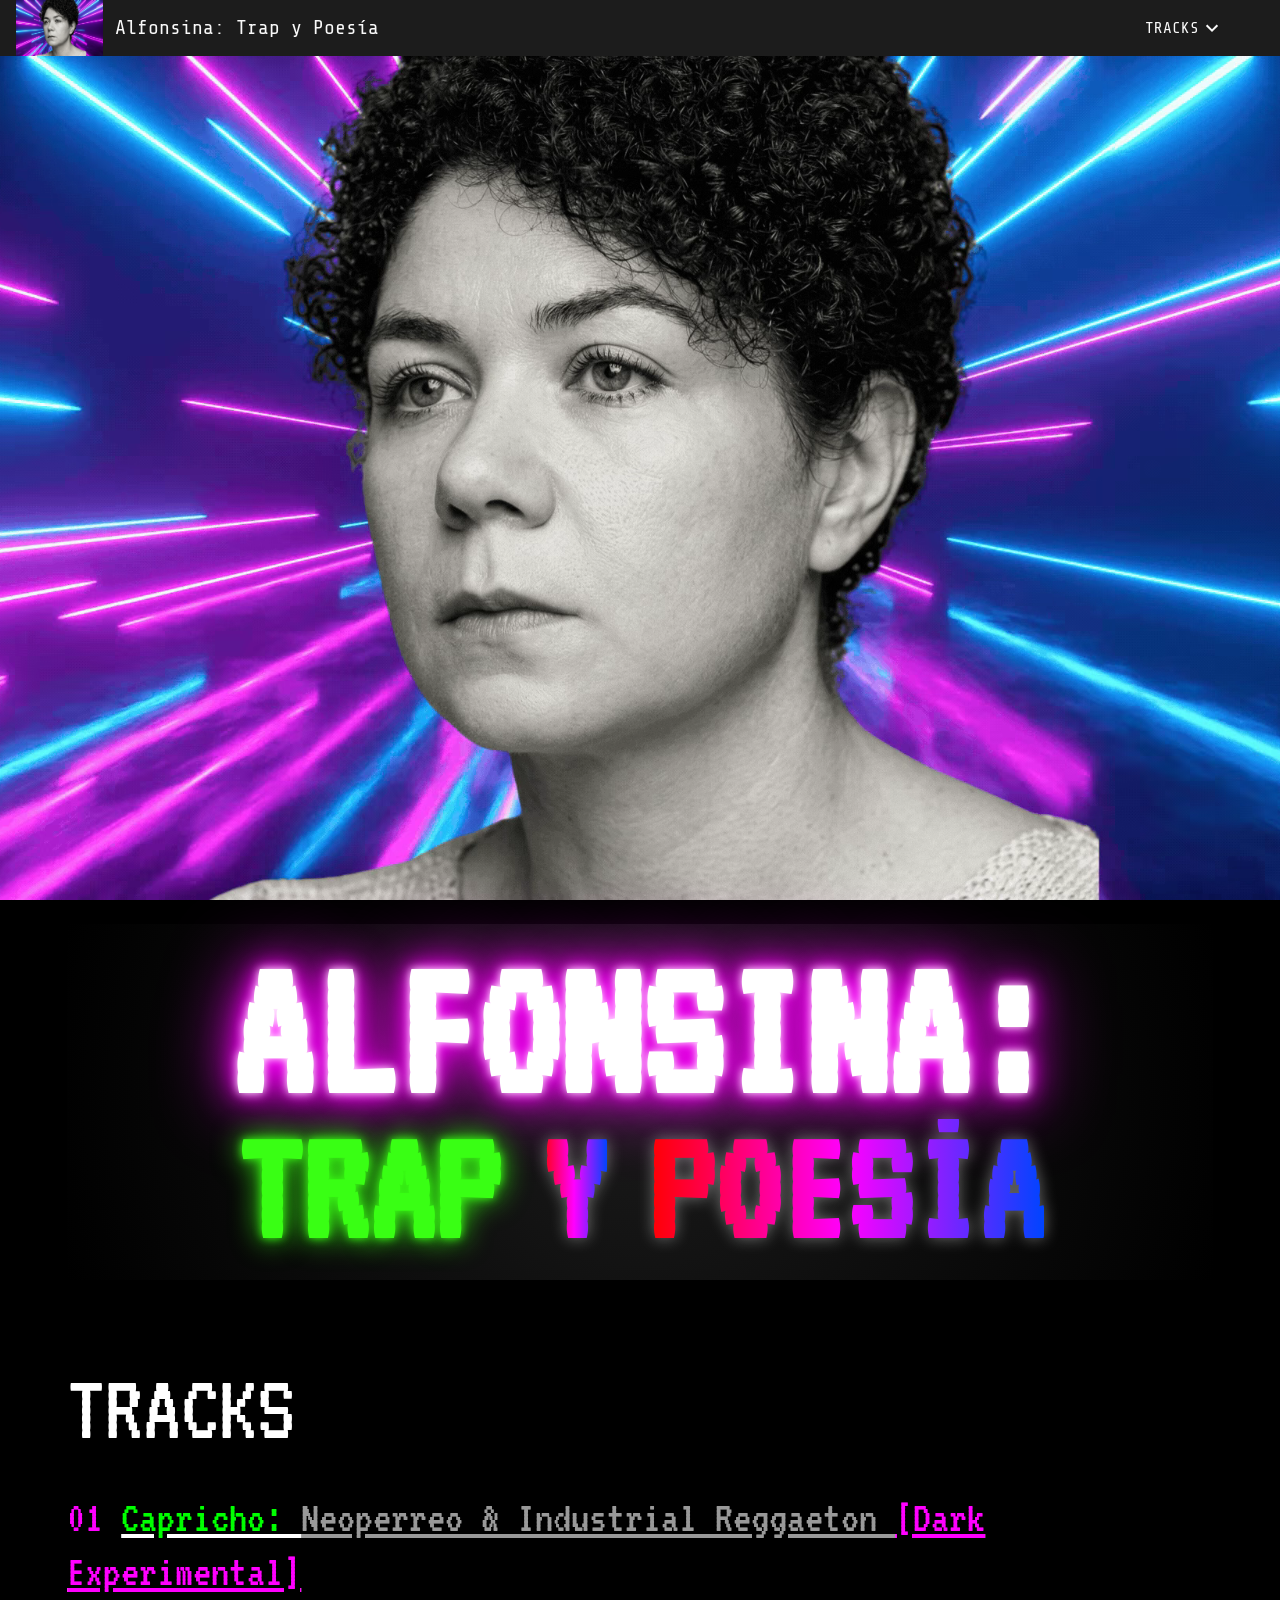
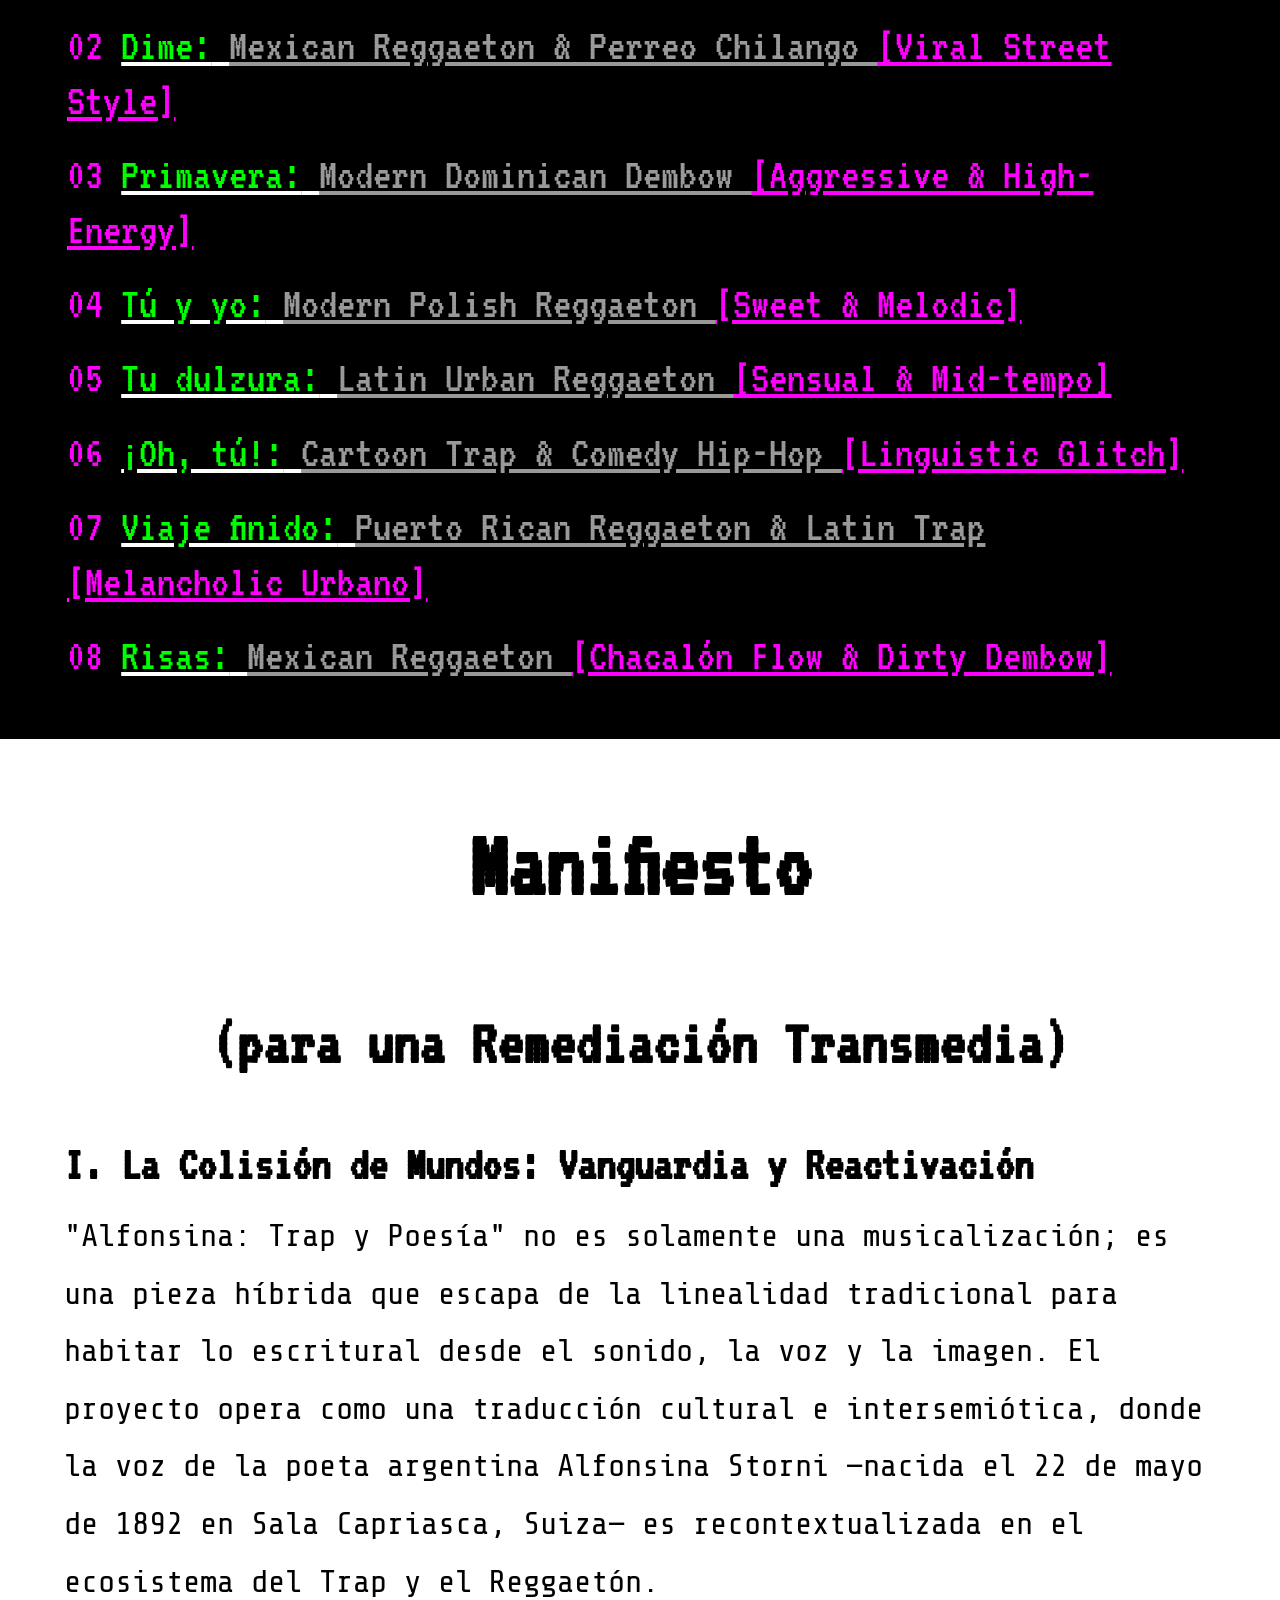
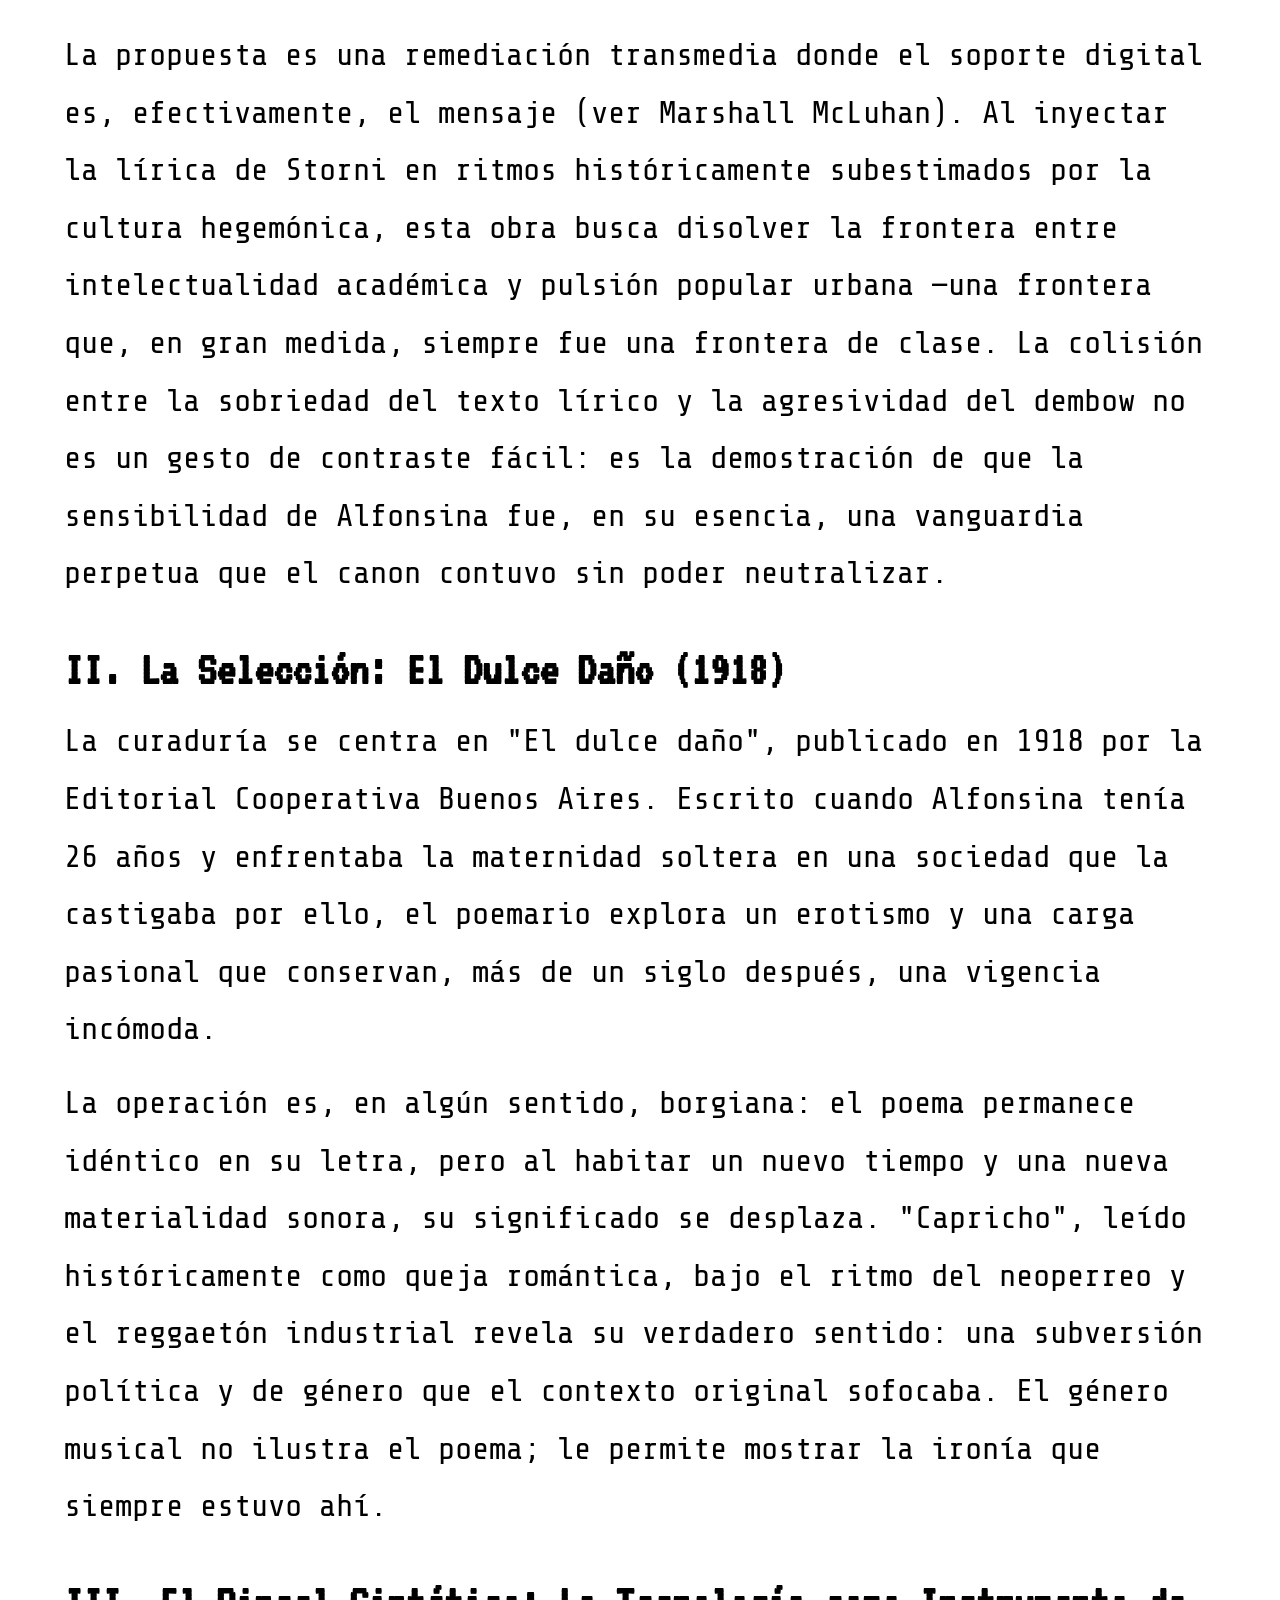
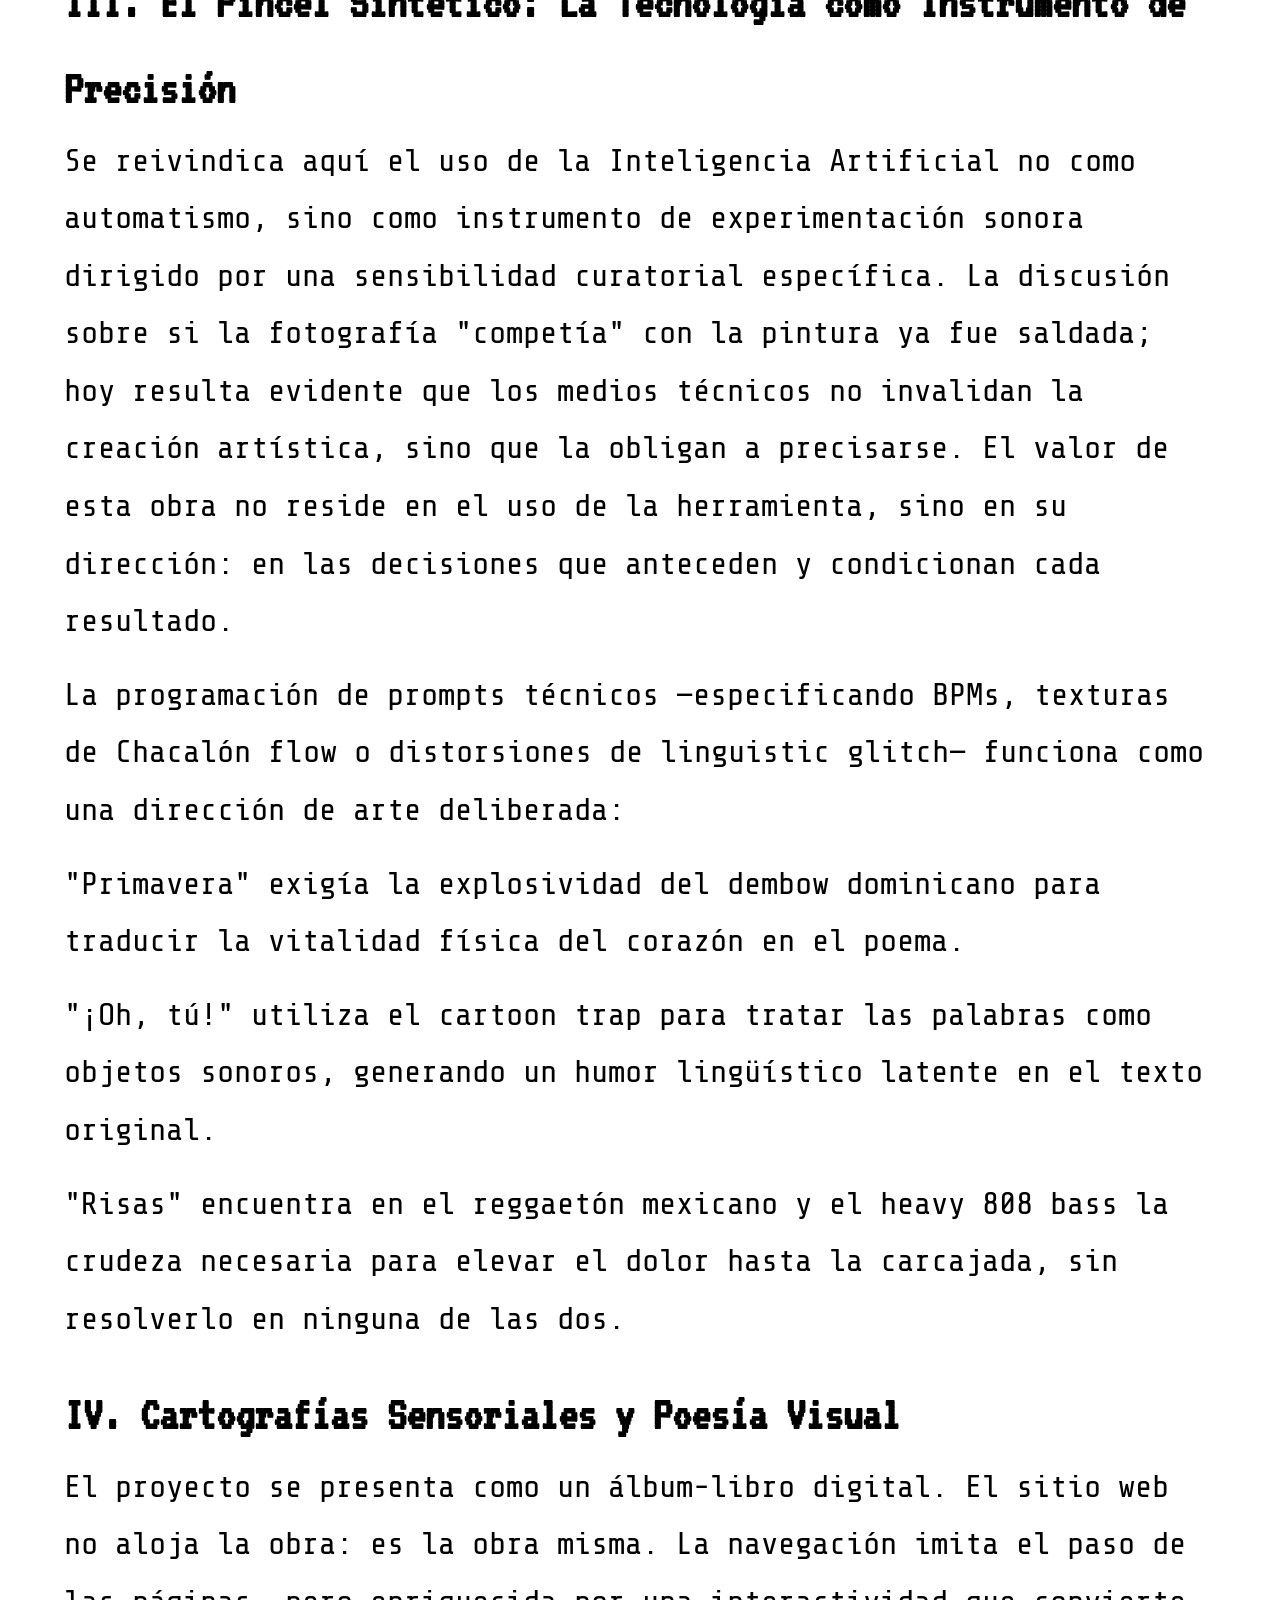
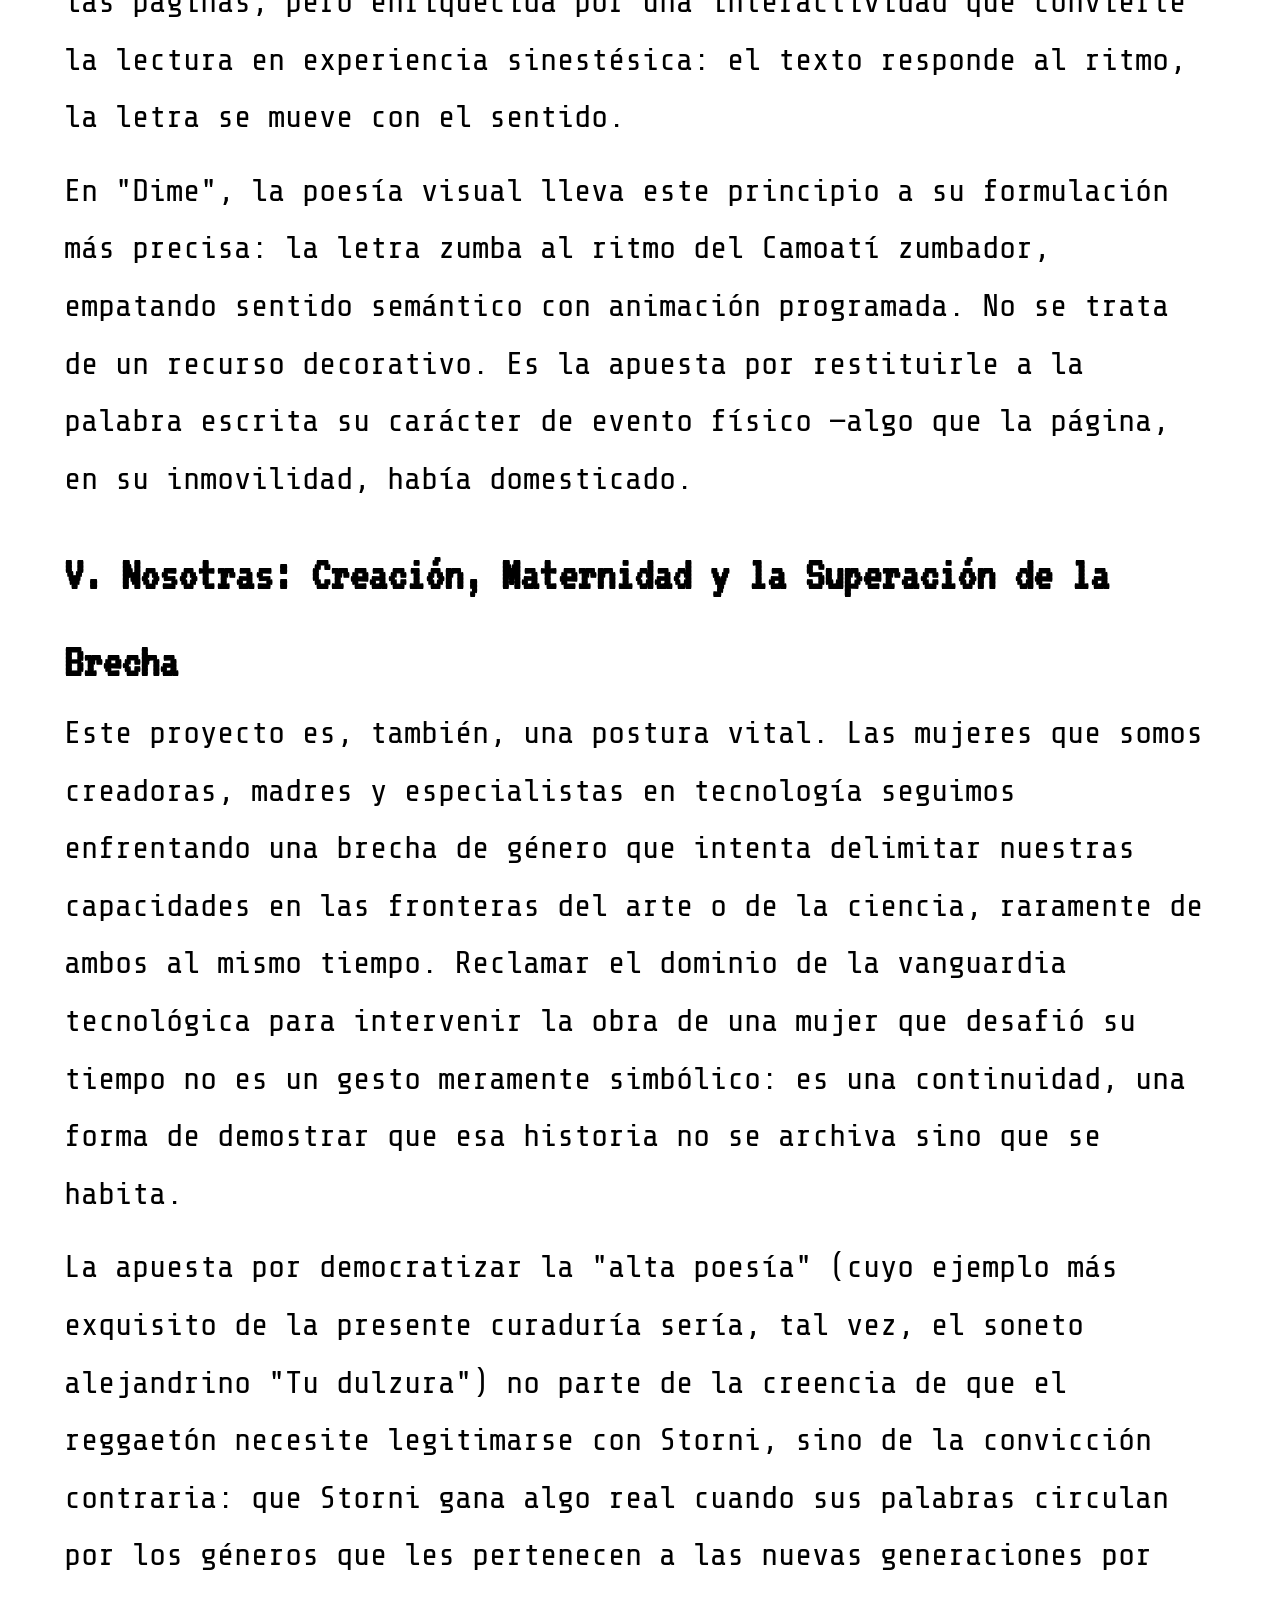
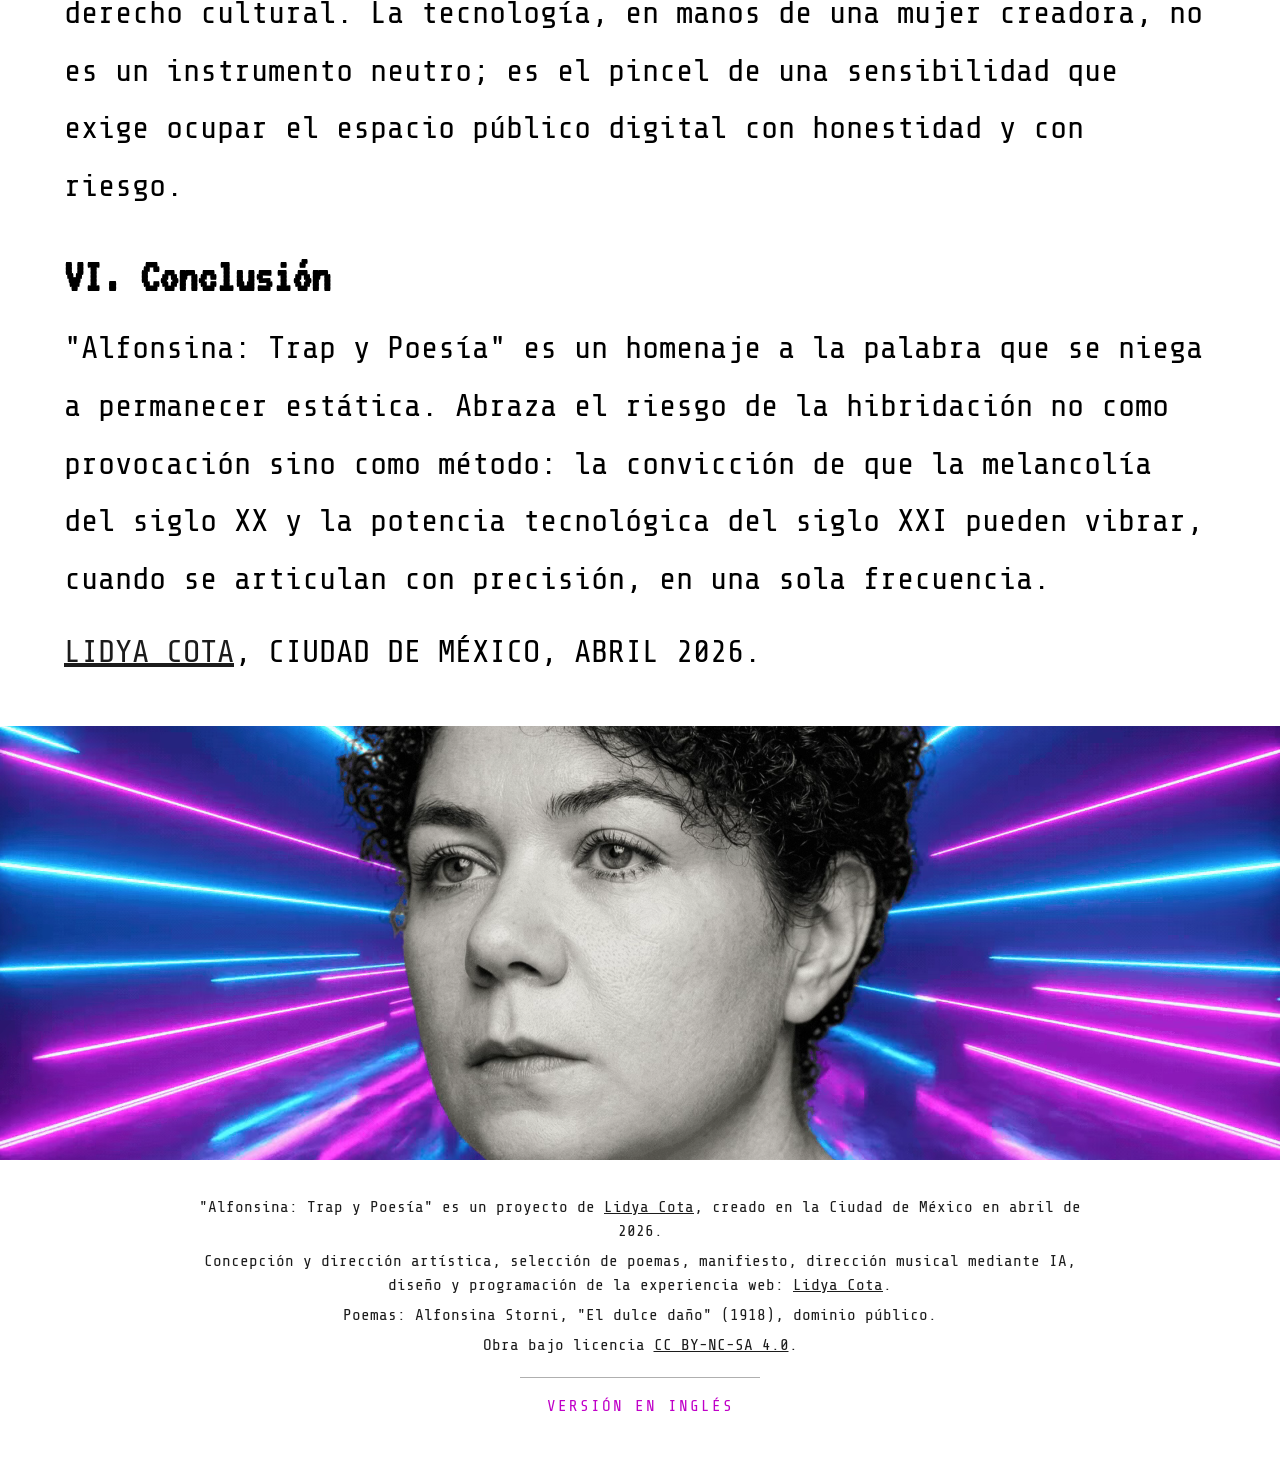
==== commit 3086d41c: "Añadir estadísticas de visitas con consentimiento y sin publicidad" ====
--- a/index.html
+++ b/index.html
@@ -1,5 +1,5 @@
 <!DOCTYPE html>
-<html lang="es"><head><meta charset="utf-8"><meta name="viewport" content="width=device-width, initial-scale=1"><meta name="theme-color" content="#050505"><title>Alfonsina: Trap y Poesía — Homenaje a Alfonsina Storni</title><meta name="description" content="Homenaje a Alfonsina Storni: ocho poemas de &quot;El dulce daño&quot; (1918) recontextualizados en el trap, el reggaetón y el dembow. Remediación transmedia de Lidya Cota."><meta name="keywords" content="Alfonsina Storni, homenaje a Alfonsina Storni, poemas de Alfonsina Storni, El dulce daño, poesía transmedia, remediación transmedia, literatura digital, literatura electrónica, poesía digital, poesía visual, álbum-libro digital, traducción intersemiótica, poesía y música urbana, trap, reggaetón, dembow, música con inteligencia artificial, Suno, Lidya Cota, tribute to Alfonsina Storni, transmedia poetry, electronic literature, digital poetry, AI music, literatura digital latinoamericana, literatura digital hecha por mujeres, mujeres latinoamericanas en la literatura digital, mujeres en la literatura digital, mujeres creadoras, mujeres en la tecnología, brecha de género en el arte y la tecnología, artistas latinoamericanas, artista mexicana, arte transmedia latinoamericano, poesía digital latinoamericana, Latin American electronic literature, women in electronic literature, Latin American women artists, Latina digital artist, recontextualización, remediación, traducción intersemiótica, intervención artística, arte contemporáneo, arte y tecnología, arte e inteligencia artificial, inteligencia artificial en el arte, manifiesto sobre inteligencia artificial"><meta name="author" content="Lidya Cota"><meta name="creator" content="Lidya Cota"><meta name="copyright" content="© 2026 Lidya Cota · CC BY-NC-SA 4.0 · Poemas de Alfonsina Storni (dominio público)"><meta name="robots" content="index, follow, max-image-preview:large, max-snippet:-1, max-video-preview:-1"><link rel="canonical" href="https://lidyacota.github.io/alfonsina-trap-y-poesia/"><link rel="license" href="https://creativecommons.org/licenses/by-nc-sa/4.0/"><link rel="author" href="https://www.lidyacota.com/"><link rel="alternate" hreflang="es" href="https://lidyacota.github.io/alfonsina-trap-y-poesia/"><link rel="alternate" hreflang="en" href="https://lidyacota.github.io/alfonsina-trap-y-poesia/en/"><link rel="alternate" hreflang="x-default" href="https://lidyacota.github.io/alfonsina-trap-y-poesia/"><meta property="og:type" content="website"><meta property="og:site_name" content="Alfonsina: Trap y Poesía"><meta property="og:title" content="Alfonsina: Trap y Poesía — Homenaje a Alfonsina Storni"><meta property="og:description" content="Homenaje a Alfonsina Storni: ocho poemas de &quot;El dulce daño&quot; (1918) recontextualizados en el trap, el reggaetón y el dembow. Remediación transmedia de Lidya Cota."><meta property="og:url" content="https://lidyacota.github.io/alfonsina-trap-y-poesia/"><meta property="og:image" content="https://lidyacota.github.io/alfonsina-trap-y-poesia/assets/og-alfonsina-trap-y-poesia.jpg"><meta property="og:image:width" content="1200"><meta property="og:image:height" content="630"><meta property="og:image:alt" content="Alfonsina Storni sobre rayos de neón con el título &quot;Alfonsina: Trap y Poesía&quot;"><meta property="og:locale" content="es_MX"><meta property="og:locale:alternate" content="en_US"><meta name="twitter:card" content="summary_large_image"><meta name="twitter:title" content="Alfonsina: Trap y Poesía — Homenaje a Alfonsina Storni"><meta name="twitter:description" content="Homenaje a Alfonsina Storni: ocho poemas de &quot;El dulce daño&quot; (1918) recontextualizados en el trap, el reggaetón y el dembow. Remediación transmedia de Lidya Cota."><meta name="twitter:image" content="https://lidyacota.github.io/alfonsina-trap-y-poesia/assets/og-alfonsina-trap-y-poesia.jpg"><meta name="twitter:image:alt" content="Alfonsina Storni sobre rayos de neón con el título &quot;Alfonsina: Trap y Poesía&quot;"><script type="application/ld+json">{"@context":"https://schema.org","@graph":[{"@type":"WebSite","@id":"https://lidyacota.github.io/alfonsina-trap-y-poesia/#website","url":"https://lidyacota.github.io/alfonsina-trap-y-poesia/","name":"Alfonsina: Trap y Poesía","alternateName":"Alfonsina: Trap and Poetry","inLanguage":["es","en"],"author":{"@id":"https://lidyacota.github.io/alfonsina-trap-y-poesia/#lidya-cota"},"publisher":{"@id":"https://lidyacota.github.io/alfonsina-trap-y-poesia/#lidya-cota"}},{"@type":"Person","@id":"https://lidyacota.github.io/alfonsina-trap-y-poesia/#lidya-cota","name":"Lidya Cota","url":"https://www.lidyacota.com/","sameAs":["https://www.lidyacota.com/"],"gender":"https://schema.org/Female","nationality":{"@type":"Country","name":"México"},"jobTitle":"Artista transmedia y creadora de literatura digital","description":"Lidya Cota es una artista transmedia mexicana y latinoamericana, creadora de literatura digital, madre y especialista en tecnología, con base en la Ciudad de México. Su obra forma parte de la literatura digital hecha por mujeres en Latinoamérica y cruza poesía, música, imagen y código.","knowsAbout":["Literatura digital","Literatura digital latinoamericana","Poesía transmedia","Poesía visual","Arte transmedia","Música con inteligencia artificial","Tecnología"],"homeLocation":{"@type":"Place","name":"Ciudad de México, México"}},{"@type":"Person","@id":"https://lidyacota.github.io/alfonsina-trap-y-poesia/#alfonsina-storni","name":"Alfonsina Storni","birthDate":"1892-05-22","deathDate":"1938-10-25","birthPlace":"Sala Capriasca, Suiza","nationality":"Argentina","sameAs":["https://es.wikipedia.org/wiki/Alfonsina_Storni","https://en.wikipedia.org/wiki/Alfonsina_Storni"]},{"@type":"Book","@id":"https://lidyacota.github.io/alfonsina-trap-y-poesia/#el-dulce-dano","name":"El dulce daño","author":{"@id":"https://lidyacota.github.io/alfonsina-trap-y-poesia/#alfonsina-storni"},"datePublished":"1918","inLanguage":"es","publisher":{"@type":"Organization","name":"Editorial Cooperativa Buenos Aires"},"license":"https://creativecommons.org/publicdomain/mark/1.0/"},{"@type":["CreativeWork","MusicAlbum"],"@id":"https://lidyacota.github.io/alfonsina-trap-y-poesia/#obra","name":"Alfonsina: Trap y Poesía","alternateName":"Alfonsina: Trap and Poetry","url":"https://lidyacota.github.io/alfonsina-trap-y-poesia/","inLanguage":"es","description":"\"Alfonsina: Trap y Poesía\" es un álbum-libro digital de Lidya Cota (Ciudad de México, abril de 2026) y un homenaje transmedia a la poeta Alfonsina Storni. Ocho poemas de \"El dulce daño\" (1918) se recontextualizan en el trap, el reggaetón y el dembow mediante producción musical asistida por inteligencia artificial, sin alterar una sola palabra, y se reactivan como música, prompt y poesía visual animada. La obra opera como una remediación transmedia y una traducción intersemiótica que cruza literatura digital, poesía visual y música urbana para disolver la frontera entre la alta poesía y la cultura popular. Su manifiesto plantea una postura sobre la inteligencia artificial en la creación artística: la IA no como automatismo, sino como instrumento dirigido por una sensibilidad curatorial. Es también una postura sobre el lugar de las mujeres en la literatura digital y la tecnología: una mujer creadora, madre y especialista en tecnología interviene la obra de otra mujer que desafió su tiempo.","abstract":"Homenaje a Alfonsina Storni: ocho poemas de \"El dulce daño\" (1918) recontextualizados en el trap, el reggaetón y el dembow. Remediación transmedia de Lidya Cota.","image":"https://lidyacota.github.io/alfonsina-trap-y-poesia/assets/og-alfonsina-trap-y-poesia.jpg","creator":{"@id":"https://lidyacota.github.io/alfonsina-trap-y-poesia/#lidya-cota"},"author":{"@id":"https://lidyacota.github.io/alfonsina-trap-y-poesia/#lidya-cota"},"byArtist":{"@id":"https://lidyacota.github.io/alfonsina-trap-y-poesia/#lidya-cota"},"dateCreated":"2026-04","locationCreated":{"@type":"Place","name":"Ciudad de México, México"},"genre":["Literatura digital","Poesía transmedia","Poesía visual","Álbum-libro digital","Trap","Reggaetón","Dembow"],"keywords":"Alfonsina Storni, homenaje a Alfonsina Storni, poemas de Alfonsina Storni, El dulce daño, poesía transmedia, remediación transmedia, literatura digital, literatura electrónica, poesía digital, poesía visual, álbum-libro digital, traducción intersemiótica, poesía y música urbana, trap, reggaetón, dembow, música con inteligencia artificial, Suno, Lidya Cota, tribute to Alfonsina Storni, transmedia poetry, electronic literature, digital poetry, AI music, literatura digital latinoamericana, literatura digital hecha por mujeres, mujeres latinoamericanas en la literatura digital, mujeres en la literatura digital, mujeres creadoras, mujeres en la tecnología, brecha de género en el arte y la tecnología, artistas latinoamericanas, artista mexicana, arte transmedia latinoamericano, poesía digital latinoamericana, Latin American electronic literature, women in electronic literature, Latin American women artists, Latina digital artist, recontextualización, remediación, traducción intersemiótica, intervención artística, arte contemporáneo, arte y tecnología, arte e inteligencia artificial, inteligencia artificial en el arte, manifiesto sobre inteligencia artificial","about":{"@id":"https://lidyacota.github.io/alfonsina-trap-y-poesia/#alfonsina-storni"},"isBasedOn":{"@id":"https://lidyacota.github.io/alfonsina-trap-y-poesia/#el-dulce-dano"},"license":"https://creativecommons.org/licenses/by-nc-sa/4.0/","copyrightHolder":{"@id":"https://lidyacota.github.io/alfonsina-trap-y-poesia/#lidya-cota"},"copyrightYear":2026,"creditText":"Obra de Lidya Cota (Ciudad de México, abril de 2026). Concepción y dirección artística, selección de poemas, manifiesto, dirección musical mediante IA, diseño y programación de la experiencia web: Lidya Cota. Poemas: Alfonsina Storni, \"El dulce daño\" (1918), dominio público. Herramientas: Suno (música), Gemini (apoyo en el desarrollo de prompts), Canva y videos de stock gratuitos (videos), ChatGPT y Claude (apoyo en el desarrollo web). Licencia CC BY-NC-SA 4.0.","albumProductionType":"https://schema.org/StudioAlbum","numTracks":8,"sameAs":["https://www.youtube.com/@alfonsina-trap-y-poesia"],"isPartOf":{"@id":"https://lidyacota.github.io/alfonsina-trap-y-poesia/#website"},"track":[{"@type":"MusicRecording","@id":"https://lidyacota.github.io/alfonsina-trap-y-poesia/inicio/capricho/#track","name":"Capricho","position":1,"url":"https://lidyacota.github.io/alfonsina-trap-y-poesia/inicio/capricho/","duration":"PT2M20S","genre":"Neoperreo & Industrial Reggaeton","byArtist":{"@id":"https://lidyacota.github.io/alfonsina-trap-y-poesia/#lidya-cota"}},{"@type":"MusicRecording","@id":"https://lidyacota.github.io/alfonsina-trap-y-poesia/inicio/dime/#track","name":"Dime","position":2,"url":"https://lidyacota.github.io/alfonsina-trap-y-poesia/inicio/dime/","duration":"PT1M28S","genre":"Mexican Reggaeton & Perreo Chilango","byArtist":{"@id":"https://lidyacota.github.io/alfonsina-trap-y-poesia/#lidya-cota"}},{"@type":"MusicRecording","@id":"https://lidyacota.github.io/alfonsina-trap-y-poesia/inicio/primavera/#track","name":"Primavera","position":3,"url":"https://lidyacota.github.io/alfonsina-trap-y-poesia/inicio/primavera/","duration":"PT1M53S","genre":"Modern Dominican Dembow","byArtist":{"@id":"https://lidyacota.github.io/alfonsina-trap-y-poesia/#lidya-cota"}},{"@type":"MusicRecording","@id":"https://lidyacota.github.io/alfonsina-trap-y-poesia/inicio/tu-y-yo/#track","name":"Tú y yo","position":4,"url":"https://lidyacota.github.io/alfonsina-trap-y-poesia/inicio/tu-y-yo/","duration":"PT2M17S","genre":"Modern Polish Reggaeton","byArtist":{"@id":"https://lidyacota.github.io/alfonsina-trap-y-poesia/#lidya-cota"}},{"@type":"MusicRecording","@id":"https://lidyacota.github.io/alfonsina-trap-y-poesia/inicio/tu-dulzura/#track","name":"Tu dulzura","position":5,"url":"https://lidyacota.github.io/alfonsina-trap-y-poesia/inicio/tu-dulzura/","duration":"PT1M31S","genre":"Latin Urban Reggaeton","byArtist":{"@id":"https://lidyacota.github.io/alfonsina-trap-y-poesia/#lidya-cota"}},{"@type":"MusicRecording","@id":"https://lidyacota.github.io/alfonsina-trap-y-poesia/inicio/oh-tu/#track","name":"¡Oh, tú!","position":6,"url":"https://lidyacota.github.io/alfonsina-trap-y-poesia/inicio/oh-tu/","duration":"PT2M46S","genre":"Cartoon Trap & Comedy Hip-Hop","byArtist":{"@id":"https://lidyacota.github.io/alfonsina-trap-y-poesia/#lidya-cota"}},{"@type":"MusicRecording","@id":"https://lidyacota.github.io/alfonsina-trap-y-poesia/inicio/viaje-finido/#track","name":"Viaje finido","position":7,"url":"https://lidyacota.github.io/alfonsina-trap-y-poesia/inicio/viaje-finido/","duration":"PT2M9S","genre":"Puerto Rican Reggaeton & Latin Trap","byArtist":{"@id":"https://lidyacota.github.io/alfonsina-trap-y-poesia/#lidya-cota"}},{"@type":"MusicRecording","@id":"https://lidyacota.github.io/alfonsina-trap-y-poesia/inicio/risas/#track","name":"Risas","position":8,"url":"https://lidyacota.github.io/alfonsina-trap-y-poesia/inicio/risas/","duration":"PT1M42S","genre":"Mexican Reggaeton","byArtist":{"@id":"https://lidyacota.github.io/alfonsina-trap-y-poesia/#lidya-cota"}}],"workTranslation":{"@id":"https://lidyacota.github.io/alfonsina-trap-y-poesia/en/#work"}},{"@type":"WebPage","@id":"https://lidyacota.github.io/alfonsina-trap-y-poesia/#webpage","url":"https://lidyacota.github.io/alfonsina-trap-y-poesia/","name":"Alfonsina: Trap y Poesía — Homenaje a Alfonsina Storni","description":"Homenaje a Alfonsina Storni: ocho poemas de \"El dulce daño\" (1918) recontextualizados en el trap, el reggaetón y el dembow. Remediación transmedia de Lidya Cota.","inLanguage":"es","isPartOf":{"@id":"https://lidyacota.github.io/alfonsina-trap-y-poesia/#website"},"about":{"@id":"https://lidyacota.github.io/alfonsina-trap-y-poesia/#obra"},"mainEntity":{"@id":"https://lidyacota.github.io/alfonsina-trap-y-poesia/#obra"},"primaryImageOfPage":{"@type":"ImageObject","url":"https://lidyacota.github.io/alfonsina-trap-y-poesia/assets/og-alfonsina-trap-y-poesia.jpg","width":1200,"height":630}}]}</script><link rel="icon" href="./assets/alfonsina.png"><link rel="preconnect" href="https://fonts.googleapis.com"><link rel="preconnect" href="https://fonts.gstatic.com" crossorigin><link href="https://fonts.googleapis.com/css2?family=VT323&family=Share+Tech+Mono&family=Roboto+Mono:wght@400;700&family=Audiowide&display=swap" rel="stylesheet"><link rel="stylesheet" href="./assets/site.css"><link rel="stylesheet" href="./assets/home.css"><link rel="stylesheet" href="./assets/layout.css"></head><body><header class="site-header"><button class="nav-toggle" type="button" aria-label="Abrir menú" aria-controls="site-nav" aria-expanded="false"><svg viewBox="0 0 24 24" width="24" height="24" aria-hidden="true"><path fill="currentColor" d="M3 18h18v-2H3v2zm0-5h18v-2H3v2zm0-7v2h18V6H3z"/></svg></button><a class="brand" href="./index.html"><img src="./assets/alfonsina.png" alt="" width="87" height="56"><span>Alfonsina: Trap y Poesía</span></a><nav class="site-nav" id="site-nav" aria-label="Tracks"><button class="nav-close" type="button" aria-label="Cerrar menú"><svg viewBox="0 0 24 24" width="24" height="24" aria-hidden="true"><path fill="currentColor" d="M19 6.41 17.59 5 12 10.59 6.41 5 5 6.41 10.59 12 5 17.59 6.41 19 12 13.41 17.59 19 19 17.59 13.41 12z"/></svg></button><div class="tracks-menu"><div class="tracks-head"><a class="tracks-link" href="./index.html">TRACKS</a><button class="tracks-toggle" type="button" aria-controls="menu-list" aria-expanded="false" aria-label="Expandir/contraer"><svg viewBox="0 0 24 24" width="24" height="24" aria-hidden="true"><path fill="none" stroke="currentColor" stroke-width="2" d="M6.6 9.3 12 14.7l5.4-5.4"/></svg></button></div><div class="menu-list" id="menu-list"><a href="./inicio/capricho/index.html">01 Capricho</a><a href="./inicio/dime/index.html">02 Dime</a><a href="./inicio/primavera/index.html">03 Primavera</a><a href="./inicio/tu-y-yo/index.html">04 Tú y yo</a><a href="./inicio/tu-dulzura/index.html">05 Tu dulzura</a><a href="./inicio/oh-tu/index.html">06 ¡Oh, tú!</a><a href="./inicio/viaje-finido/index.html">07 Viaje finido</a><a href="./inicio/risas/index.html">08 Risas</a></div></div></nav><div class="nav-scrim" aria-hidden="true"></div></header><main><section class="album-cover"><video class="cover-image" autoplay muted loop playsinline preload="auto" poster="./assets/alfonsina-cabecera.jpg" role="img" aria-label="Alfonsina Storni en blanco y negro sobre rayos de neón (animación)"><source src="./assets/alfonsina-cabecera.mp4" type="video/mp4"><source src="./assets/alfonsina-cabecera.webm" type="video/webm"></video></section><section class="title-block original-block"><div class="title-art">
+<html lang="es"><head><script defer src="/alfonsina-trap-y-poesia/assets/analytics.js"></script><meta charset="utf-8"><meta name="viewport" content="width=device-width, initial-scale=1"><meta name="theme-color" content="#050505"><title>Alfonsina: Trap y Poesía — Homenaje a Alfonsina Storni</title><meta name="description" content="Homenaje a Alfonsina Storni: ocho poemas de &quot;El dulce daño&quot; (1918) recontextualizados en el trap, el reggaetón y el dembow. Remediación transmedia de Lidya Cota."><meta name="keywords" content="Alfonsina Storni, homenaje a Alfonsina Storni, poemas de Alfonsina Storni, El dulce daño, poesía transmedia, remediación transmedia, literatura digital, literatura electrónica, poesía digital, poesía visual, álbum-libro digital, traducción intersemiótica, poesía y música urbana, trap, reggaetón, dembow, música con inteligencia artificial, Suno, Lidya Cota, tribute to Alfonsina Storni, transmedia poetry, electronic literature, digital poetry, AI music, literatura digital latinoamericana, literatura digital hecha por mujeres, mujeres latinoamericanas en la literatura digital, mujeres en la literatura digital, mujeres creadoras, mujeres en la tecnología, brecha de género en el arte y la tecnología, artistas latinoamericanas, artista mexicana, arte transmedia latinoamericano, poesía digital latinoamericana, Latin American electronic literature, women in electronic literature, Latin American women artists, Latina digital artist, recontextualización, remediación, traducción intersemiótica, intervención artística, arte contemporáneo, arte y tecnología, arte e inteligencia artificial, inteligencia artificial en el arte, manifiesto sobre inteligencia artificial"><meta name="author" content="Lidya Cota"><meta name="creator" content="Lidya Cota"><meta name="copyright" content="© 2026 Lidya Cota · CC BY-NC-SA 4.0 · Poemas de Alfonsina Storni (dominio público)"><meta name="robots" content="index, follow, max-image-preview:large, max-snippet:-1, max-video-preview:-1"><link rel="canonical" href="https://lidyacota.github.io/alfonsina-trap-y-poesia/"><link rel="license" href="https://creativecommons.org/licenses/by-nc-sa/4.0/"><link rel="author" href="https://www.lidyacota.com/"><link rel="alternate" hreflang="es" href="https://lidyacota.github.io/alfonsina-trap-y-poesia/"><link rel="alternate" hreflang="en" href="https://lidyacota.github.io/alfonsina-trap-y-poesia/en/"><link rel="alternate" hreflang="x-default" href="https://lidyacota.github.io/alfonsina-trap-y-poesia/"><meta property="og:type" content="website"><meta property="og:site_name" content="Alfonsina: Trap y Poesía"><meta property="og:title" content="Alfonsina: Trap y Poesía — Homenaje a Alfonsina Storni"><meta property="og:description" content="Homenaje a Alfonsina Storni: ocho poemas de &quot;El dulce daño&quot; (1918) recontextualizados en el trap, el reggaetón y el dembow. Remediación transmedia de Lidya Cota."><meta property="og:url" content="https://lidyacota.github.io/alfonsina-trap-y-poesia/"><meta property="og:image" content="https://lidyacota.github.io/alfonsina-trap-y-poesia/assets/og-alfonsina-trap-y-poesia.jpg"><meta property="og:image:width" content="1200"><meta property="og:image:height" content="630"><meta property="og:image:alt" content="Alfonsina Storni sobre rayos de neón con el título &quot;Alfonsina: Trap y Poesía&quot;"><meta property="og:locale" content="es_MX"><meta property="og:locale:alternate" content="en_US"><meta name="twitter:card" content="summary_large_image"><meta name="twitter:title" content="Alfonsina: Trap y Poesía — Homenaje a Alfonsina Storni"><meta name="twitter:description" content="Homenaje a Alfonsina Storni: ocho poemas de &quot;El dulce daño&quot; (1918) recontextualizados en el trap, el reggaetón y el dembow. Remediación transmedia de Lidya Cota."><meta name="twitter:image" content="https://lidyacota.github.io/alfonsina-trap-y-poesia/assets/og-alfonsina-trap-y-poesia.jpg"><meta name="twitter:image:alt" content="Alfonsina Storni sobre rayos de neón con el título &quot;Alfonsina: Trap y Poesía&quot;"><script type="application/ld+json">{"@context":"https://schema.org","@graph":[{"@type":"WebSite","@id":"https://lidyacota.github.io/alfonsina-trap-y-poesia/#website","url":"https://lidyacota.github.io/alfonsina-trap-y-poesia/","name":"Alfonsina: Trap y Poesía","alternateName":"Alfonsina: Trap and Poetry","inLanguage":["es","en"],"author":{"@id":"https://lidyacota.github.io/alfonsina-trap-y-poesia/#lidya-cota"},"publisher":{"@id":"https://lidyacota.github.io/alfonsina-trap-y-poesia/#lidya-cota"}},{"@type":"Person","@id":"https://lidyacota.github.io/alfonsina-trap-y-poesia/#lidya-cota","name":"Lidya Cota","url":"https://www.lidyacota.com/","sameAs":["https://www.lidyacota.com/"],"gender":"https://schema.org/Female","nationality":{"@type":"Country","name":"México"},"jobTitle":"Artista transmedia y creadora de literatura digital","description":"Lidya Cota es una artista transmedia mexicana y latinoamericana, creadora de literatura digital, madre y especialista en tecnología, con base en la Ciudad de México. Su obra forma parte de la literatura digital hecha por mujeres en Latinoamérica y cruza poesía, música, imagen y código.","knowsAbout":["Literatura digital","Literatura digital latinoamericana","Poesía transmedia","Poesía visual","Arte transmedia","Música con inteligencia artificial","Tecnología"],"homeLocation":{"@type":"Place","name":"Ciudad de México, México"}},{"@type":"Person","@id":"https://lidyacota.github.io/alfonsina-trap-y-poesia/#alfonsina-storni","name":"Alfonsina Storni","birthDate":"1892-05-22","deathDate":"1938-10-25","birthPlace":"Sala Capriasca, Suiza","nationality":"Argentina","sameAs":["https://es.wikipedia.org/wiki/Alfonsina_Storni","https://en.wikipedia.org/wiki/Alfonsina_Storni"]},{"@type":"Book","@id":"https://lidyacota.github.io/alfonsina-trap-y-poesia/#el-dulce-dano","name":"El dulce daño","author":{"@id":"https://lidyacota.github.io/alfonsina-trap-y-poesia/#alfonsina-storni"},"datePublished":"1918","inLanguage":"es","publisher":{"@type":"Organization","name":"Editorial Cooperativa Buenos Aires"},"license":"https://creativecommons.org/publicdomain/mark/1.0/"},{"@type":["CreativeWork","MusicAlbum"],"@id":"https://lidyacota.github.io/alfonsina-trap-y-poesia/#obra","name":"Alfonsina: Trap y Poesía","alternateName":"Alfonsina: Trap and Poetry","url":"https://lidyacota.github.io/alfonsina-trap-y-poesia/","inLanguage":"es","description":"\"Alfonsina: Trap y Poesía\" es un álbum-libro digital de Lidya Cota (Ciudad de México, abril de 2026) y un homenaje transmedia a la poeta Alfonsina Storni. Ocho poemas de \"El dulce daño\" (1918) se recontextualizan en el trap, el reggaetón y el dembow mediante producción musical asistida por inteligencia artificial, sin alterar una sola palabra, y se reactivan como música, prompt y poesía visual animada. La obra opera como una remediación transmedia y una traducción intersemiótica que cruza literatura digital, poesía visual y música urbana para disolver la frontera entre la alta poesía y la cultura popular. Su manifiesto plantea una postura sobre la inteligencia artificial en la creación artística: la IA no como automatismo, sino como instrumento dirigido por una sensibilidad curatorial. Es también una postura sobre el lugar de las mujeres en la literatura digital y la tecnología: una mujer creadora, madre y especialista en tecnología interviene la obra de otra mujer que desafió su tiempo.","abstract":"Homenaje a Alfonsina Storni: ocho poemas de \"El dulce daño\" (1918) recontextualizados en el trap, el reggaetón y el dembow. Remediación transmedia de Lidya Cota.","image":"https://lidyacota.github.io/alfonsina-trap-y-poesia/assets/og-alfonsina-trap-y-poesia.jpg","creator":{"@id":"https://lidyacota.github.io/alfonsina-trap-y-poesia/#lidya-cota"},"author":{"@id":"https://lidyacota.github.io/alfonsina-trap-y-poesia/#lidya-cota"},"byArtist":{"@id":"https://lidyacota.github.io/alfonsina-trap-y-poesia/#lidya-cota"},"dateCreated":"2026-04","locationCreated":{"@type":"Place","name":"Ciudad de México, México"},"genre":["Literatura digital","Poesía transmedia","Poesía visual","Álbum-libro digital","Trap","Reggaetón","Dembow"],"keywords":"Alfonsina Storni, homenaje a Alfonsina Storni, poemas de Alfonsina Storni, El dulce daño, poesía transmedia, remediación transmedia, literatura digital, literatura electrónica, poesía digital, poesía visual, álbum-libro digital, traducción intersemiótica, poesía y música urbana, trap, reggaetón, dembow, música con inteligencia artificial, Suno, Lidya Cota, tribute to Alfonsina Storni, transmedia poetry, electronic literature, digital poetry, AI music, literatura digital latinoamericana, literatura digital hecha por mujeres, mujeres latinoamericanas en la literatura digital, mujeres en la literatura digital, mujeres creadoras, mujeres en la tecnología, brecha de género en el arte y la tecnología, artistas latinoamericanas, artista mexicana, arte transmedia latinoamericano, poesía digital latinoamericana, Latin American electronic literature, women in electronic literature, Latin American women artists, Latina digital artist, recontextualización, remediación, traducción intersemiótica, intervención artística, arte contemporáneo, arte y tecnología, arte e inteligencia artificial, inteligencia artificial en el arte, manifiesto sobre inteligencia artificial","about":{"@id":"https://lidyacota.github.io/alfonsina-trap-y-poesia/#alfonsina-storni"},"isBasedOn":{"@id":"https://lidyacota.github.io/alfonsina-trap-y-poesia/#el-dulce-dano"},"license":"https://creativecommons.org/licenses/by-nc-sa/4.0/","copyrightHolder":{"@id":"https://lidyacota.github.io/alfonsina-trap-y-poesia/#lidya-cota"},"copyrightYear":2026,"creditText":"Obra de Lidya Cota (Ciudad de México, abril de 2026). Concepción y dirección artística, selección de poemas, manifiesto, dirección musical mediante IA, diseño y programación de la experiencia web: Lidya Cota. Poemas: Alfonsina Storni, \"El dulce daño\" (1918), dominio público. Herramientas: Suno (música), Gemini (apoyo en el desarrollo de prompts), Canva y videos de stock gratuitos (videos), ChatGPT y Claude (apoyo en el desarrollo web). Licencia CC BY-NC-SA 4.0.","albumProductionType":"https://schema.org/StudioAlbum","numTracks":8,"sameAs":["https://www.youtube.com/@alfonsina-trap-y-poesia"],"isPartOf":{"@id":"https://lidyacota.github.io/alfonsina-trap-y-poesia/#website"},"track":[{"@type":"MusicRecording","@id":"https://lidyacota.github.io/alfonsina-trap-y-poesia/inicio/capricho/#track","name":"Capricho","position":1,"url":"https://lidyacota.github.io/alfonsina-trap-y-poesia/inicio/capricho/","duration":"PT2M20S","genre":"Neoperreo & Industrial Reggaeton","byArtist":{"@id":"https://lidyacota.github.io/alfonsina-trap-y-poesia/#lidya-cota"}},{"@type":"MusicRecording","@id":"https://lidyacota.github.io/alfonsina-trap-y-poesia/inicio/dime/#track","name":"Dime","position":2,"url":"https://lidyacota.github.io/alfonsina-trap-y-poesia/inicio/dime/","duration":"PT1M28S","genre":"Mexican Reggaeton & Perreo Chilango","byArtist":{"@id":"https://lidyacota.github.io/alfonsina-trap-y-poesia/#lidya-cota"}},{"@type":"MusicRecording","@id":"https://lidyacota.github.io/alfonsina-trap-y-poesia/inicio/primavera/#track","name":"Primavera","position":3,"url":"https://lidyacota.github.io/alfonsina-trap-y-poesia/inicio/primavera/","duration":"PT1M53S","genre":"Modern Dominican Dembow","byArtist":{"@id":"https://lidyacota.github.io/alfonsina-trap-y-poesia/#lidya-cota"}},{"@type":"MusicRecording","@id":"https://lidyacota.github.io/alfonsina-trap-y-poesia/inicio/tu-y-yo/#track","name":"Tú y yo","position":4,"url":"https://lidyacota.github.io/alfonsina-trap-y-poesia/inicio/tu-y-yo/","duration":"PT2M17S","genre":"Modern Polish Reggaeton","byArtist":{"@id":"https://lidyacota.github.io/alfonsina-trap-y-poesia/#lidya-cota"}},{"@type":"MusicRecording","@id":"https://lidyacota.github.io/alfonsina-trap-y-poesia/inicio/tu-dulzura/#track","name":"Tu dulzura","position":5,"url":"https://lidyacota.github.io/alfonsina-trap-y-poesia/inicio/tu-dulzura/","duration":"PT1M31S","genre":"Latin Urban Reggaeton","byArtist":{"@id":"https://lidyacota.github.io/alfonsina-trap-y-poesia/#lidya-cota"}},{"@type":"MusicRecording","@id":"https://lidyacota.github.io/alfonsina-trap-y-poesia/inicio/oh-tu/#track","name":"¡Oh, tú!","position":6,"url":"https://lidyacota.github.io/alfonsina-trap-y-poesia/inicio/oh-tu/","duration":"PT2M46S","genre":"Cartoon Trap & Comedy Hip-Hop","byArtist":{"@id":"https://lidyacota.github.io/alfonsina-trap-y-poesia/#lidya-cota"}},{"@type":"MusicRecording","@id":"https://lidyacota.github.io/alfonsina-trap-y-poesia/inicio/viaje-finido/#track","name":"Viaje finido","position":7,"url":"https://lidyacota.github.io/alfonsina-trap-y-poesia/inicio/viaje-finido/","duration":"PT2M9S","genre":"Puerto Rican Reggaeton & Latin Trap","byArtist":{"@id":"https://lidyacota.github.io/alfonsina-trap-y-poesia/#lidya-cota"}},{"@type":"MusicRecording","@id":"https://lidyacota.github.io/alfonsina-trap-y-poesia/inicio/risas/#track","name":"Risas","position":8,"url":"https://lidyacota.github.io/alfonsina-trap-y-poesia/inicio/risas/","duration":"PT1M42S","genre":"Mexican Reggaeton","byArtist":{"@id":"https://lidyacota.github.io/alfonsina-trap-y-poesia/#lidya-cota"}}],"workTranslation":{"@id":"https://lidyacota.github.io/alfonsina-trap-y-poesia/en/#work"}},{"@type":"WebPage","@id":"https://lidyacota.github.io/alfonsina-trap-y-poesia/#webpage","url":"https://lidyacota.github.io/alfonsina-trap-y-poesia/","name":"Alfonsina: Trap y Poesía — Homenaje a Alfonsina Storni","description":"Homenaje a Alfonsina Storni: ocho poemas de \"El dulce daño\" (1918) recontextualizados en el trap, el reggaetón y el dembow. Remediación transmedia de Lidya Cota.","inLanguage":"es","isPartOf":{"@id":"https://lidyacota.github.io/alfonsina-trap-y-poesia/#website"},"about":{"@id":"https://lidyacota.github.io/alfonsina-trap-y-poesia/#obra"},"mainEntity":{"@id":"https://lidyacota.github.io/alfonsina-trap-y-poesia/#obra"},"primaryImageOfPage":{"@type":"ImageObject","url":"https://lidyacota.github.io/alfonsina-trap-y-poesia/assets/og-alfonsina-trap-y-poesia.jpg","width":1200,"height":630}}]}</script><link rel="icon" href="./assets/alfonsina.png"><link rel="preconnect" href="https://fonts.googleapis.com"><link rel="preconnect" href="https://fonts.gstatic.com" crossorigin><link href="https://fonts.googleapis.com/css2?family=VT323&family=Share+Tech+Mono&family=Roboto+Mono:wght@400;700&family=Audiowide&display=swap" rel="stylesheet"><link rel="stylesheet" href="./assets/site.css"><link rel="stylesheet" href="./assets/home.css"><link rel="stylesheet" href="./assets/layout.css"></head><body><header class="site-header"><button class="nav-toggle" type="button" aria-label="Abrir menú" aria-controls="site-nav" aria-expanded="false"><svg viewBox="0 0 24 24" width="24" height="24" aria-hidden="true"><path fill="currentColor" d="M3 18h18v-2H3v2zm0-5h18v-2H3v2zm0-7v2h18V6H3z"/></svg></button><a class="brand" href="./index.html"><img src="./assets/alfonsina.png" alt="" width="87" height="56"><span>Alfonsina: Trap y Poesía</span></a><nav class="site-nav" id="site-nav" aria-label="Tracks"><button class="nav-close" type="button" aria-label="Cerrar menú"><svg viewBox="0 0 24 24" width="24" height="24" aria-hidden="true"><path fill="currentColor" d="M19 6.41 17.59 5 12 10.59 6.41 5 5 6.41 10.59 12 5 17.59 6.41 19 12 13.41 17.59 19 19 17.59 13.41 12z"/></svg></button><div class="tracks-menu"><div class="tracks-head"><a class="tracks-link" href="./index.html">TRACKS</a><button class="tracks-toggle" type="button" aria-controls="menu-list" aria-expanded="false" aria-label="Expandir/contraer"><svg viewBox="0 0 24 24" width="24" height="24" aria-hidden="true"><path fill="none" stroke="currentColor" stroke-width="2" d="M6.6 9.3 12 14.7l5.4-5.4"/></svg></button></div><div class="menu-list" id="menu-list"><a href="./inicio/capricho/index.html">01 Capricho</a><a href="./inicio/dime/index.html">02 Dime</a><a href="./inicio/primavera/index.html">03 Primavera</a><a href="./inicio/tu-y-yo/index.html">04 Tú y yo</a><a href="./inicio/tu-dulzura/index.html">05 Tu dulzura</a><a href="./inicio/oh-tu/index.html">06 ¡Oh, tú!</a><a href="./inicio/viaje-finido/index.html">07 Viaje finido</a><a href="./inicio/risas/index.html">08 Risas</a></div></div></nav><div class="nav-scrim" aria-hidden="true"></div></header><main><section class="album-cover"><video class="cover-image" autoplay muted loop playsinline preload="auto" poster="./assets/alfonsina-cabecera.jpg" role="img" aria-label="Alfonsina Storni en blanco y negro sobre rayos de neón (animación)"><source src="./assets/alfonsina-cabecera.mp4" type="video/mp4"><source src="./assets/alfonsina-cabecera.webm" type="video/webm"></video></section><section class="title-block original-block"><div class="title-art">
 
     <div class="homepage-container">
         <h1 class="title-main">
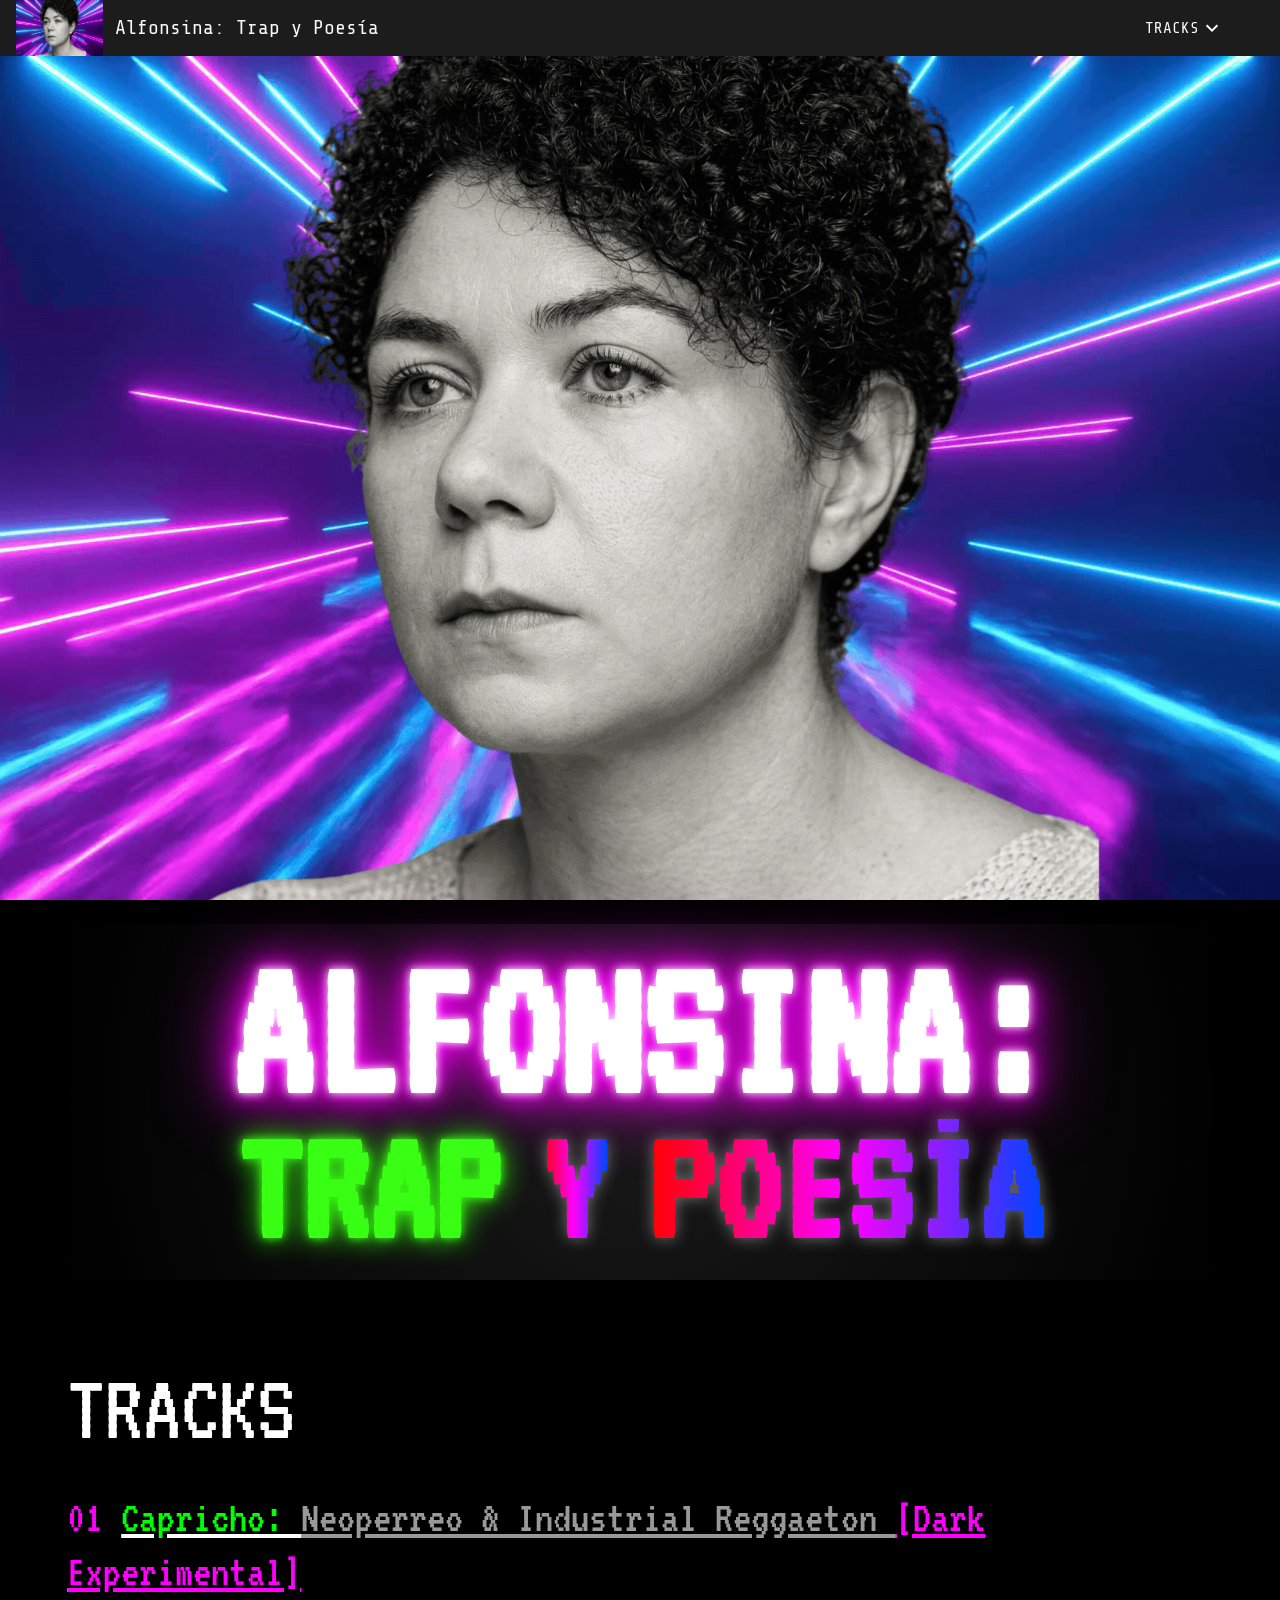
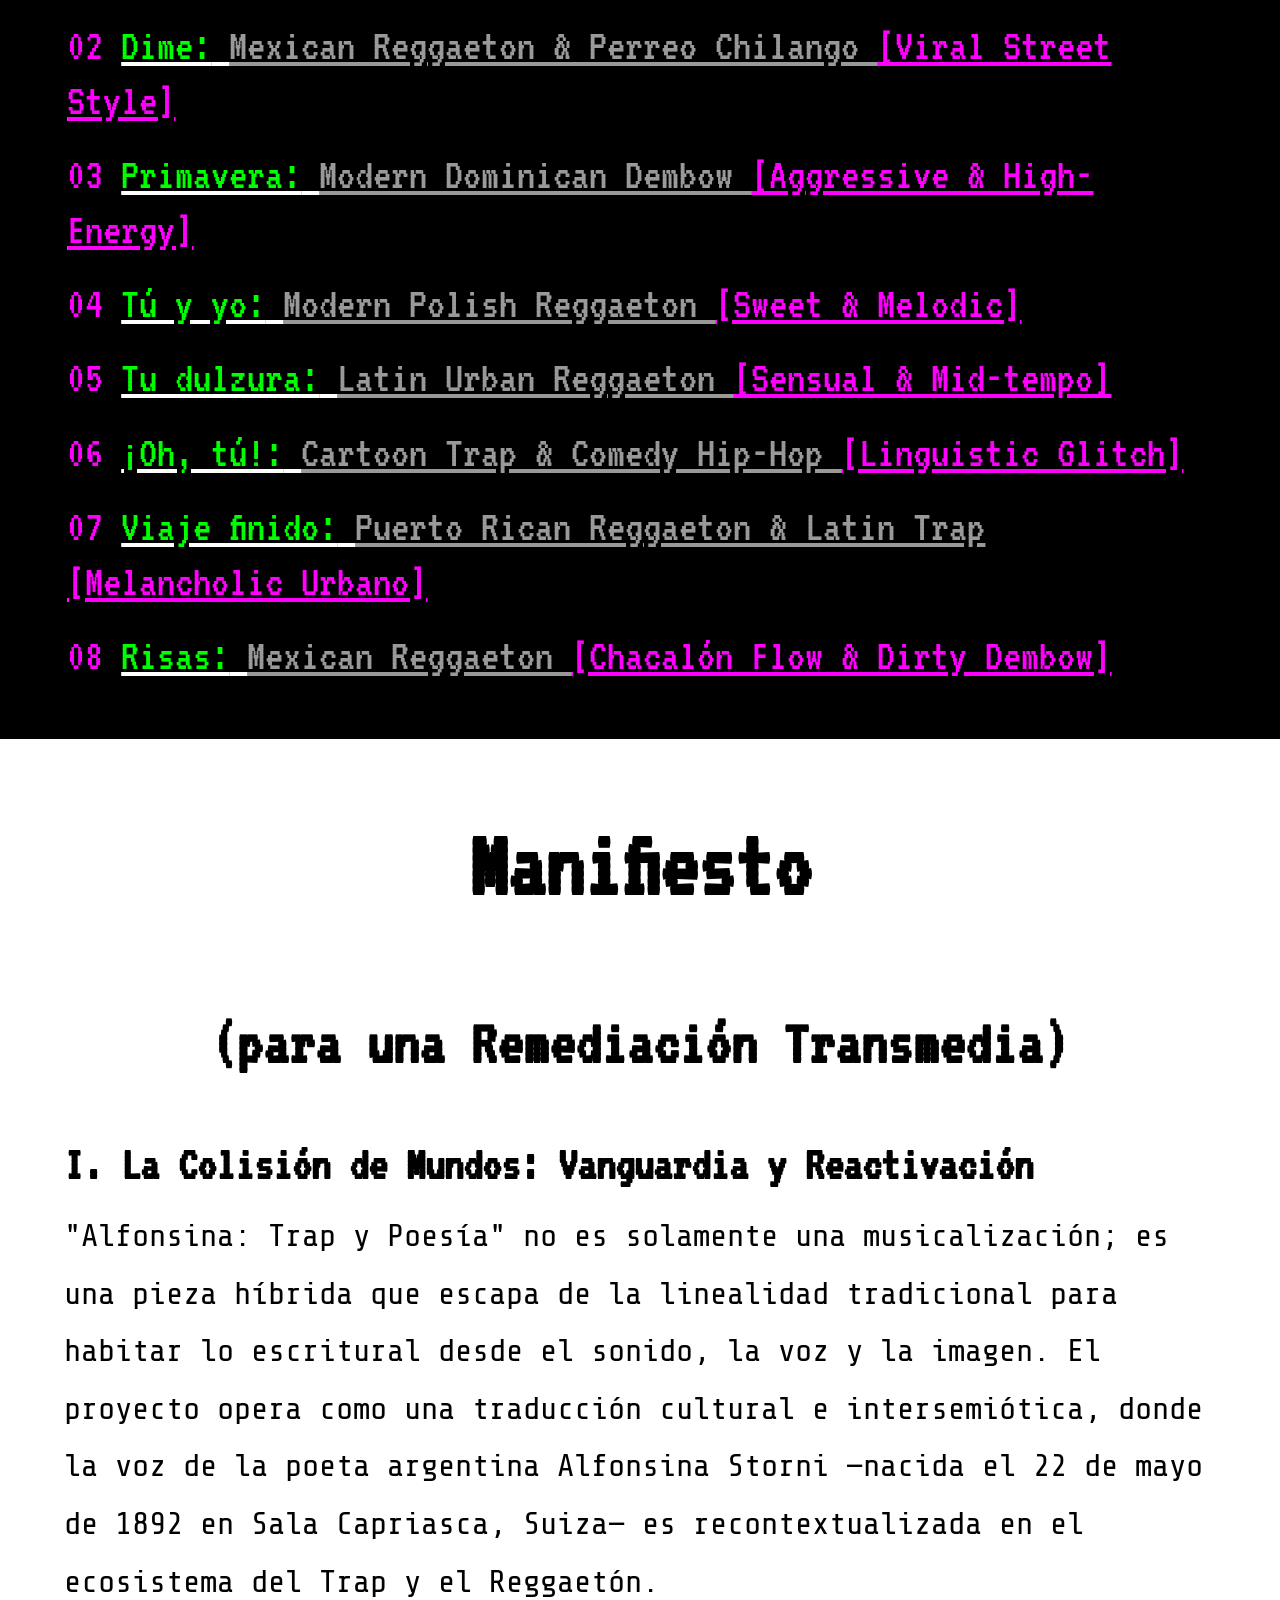
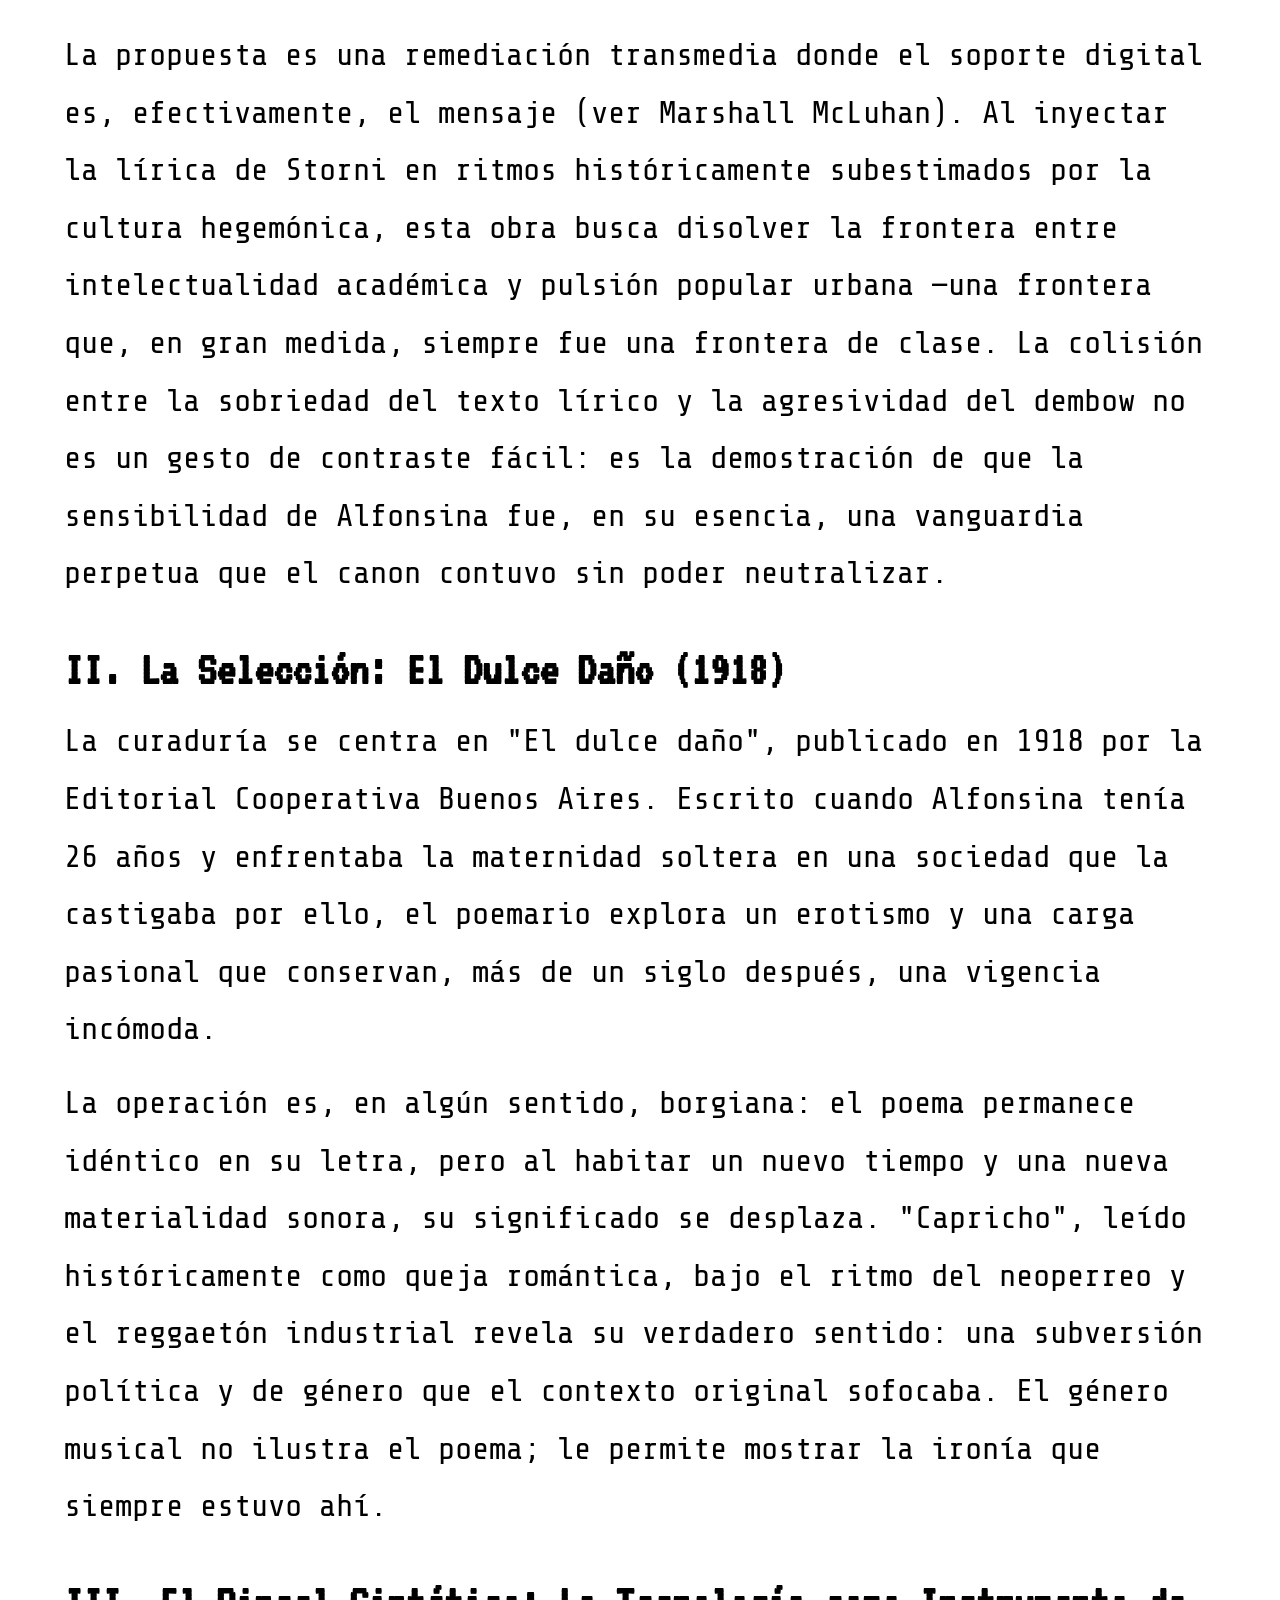
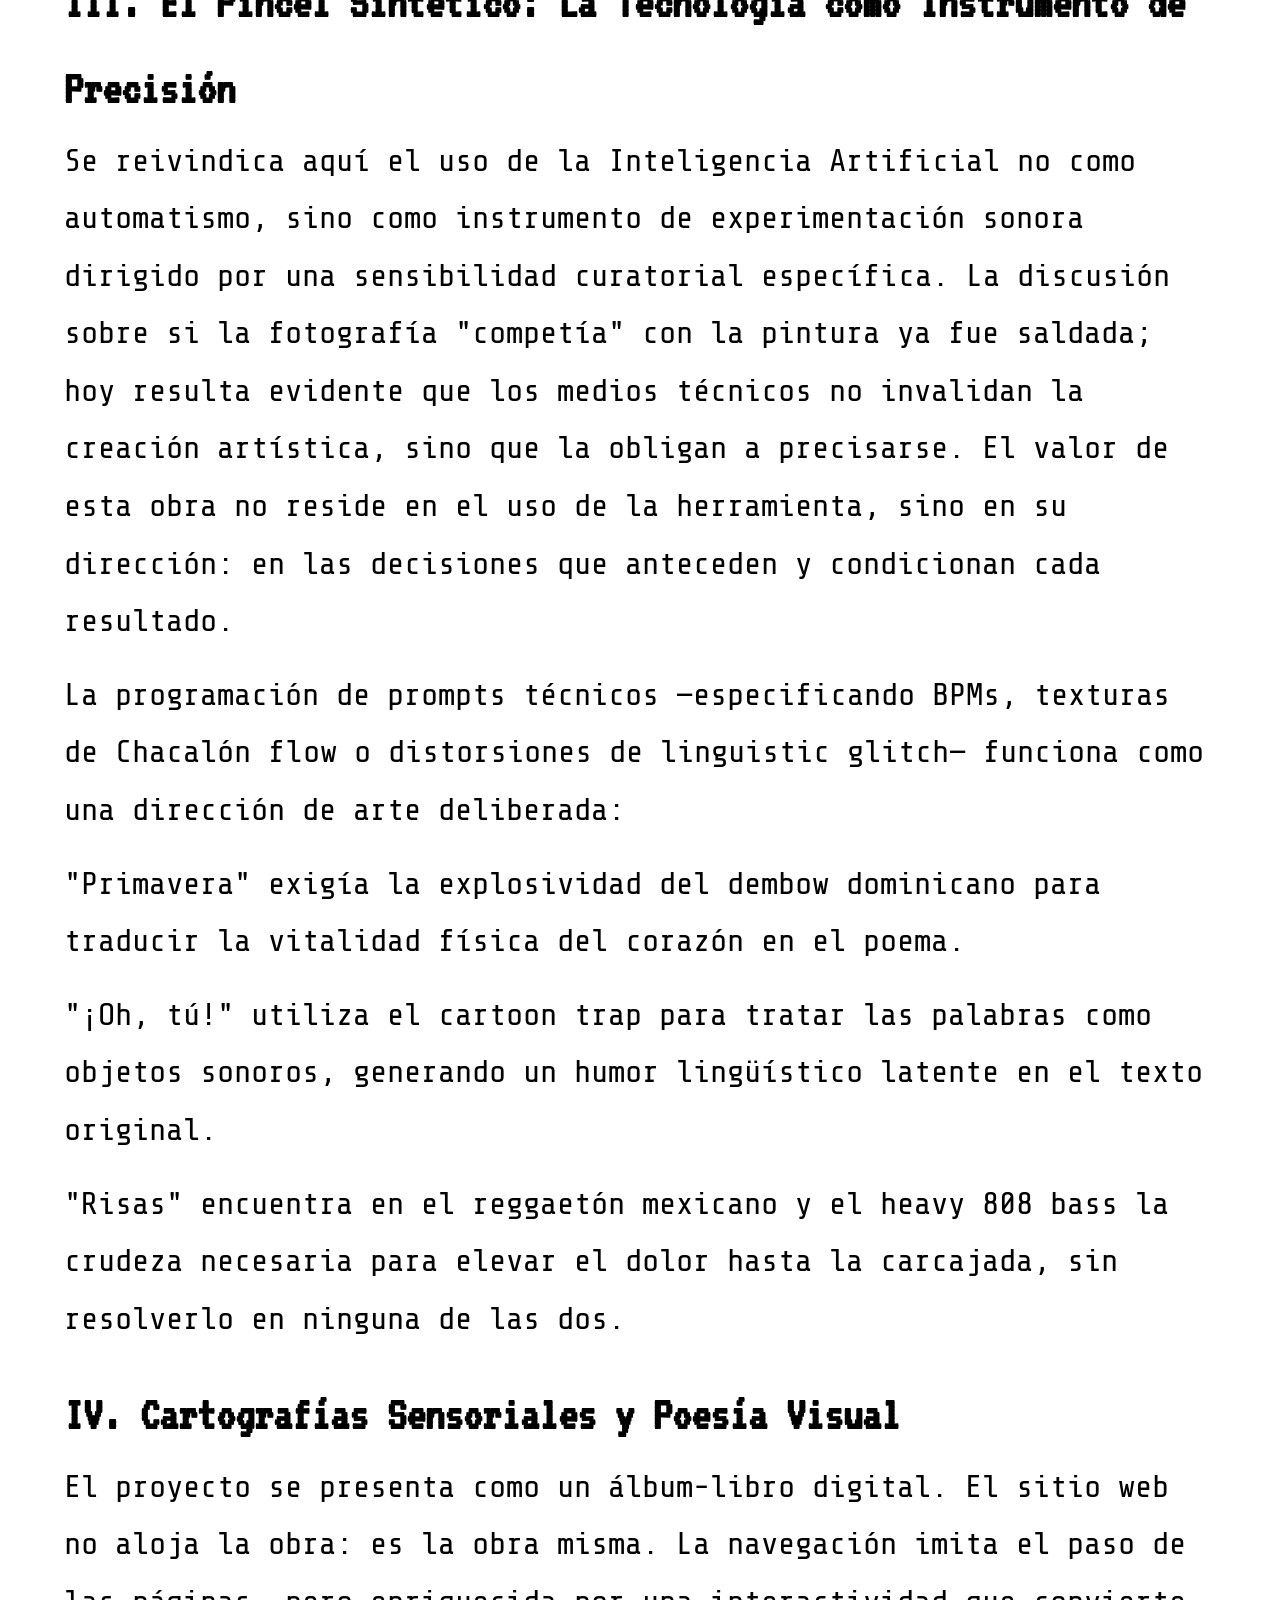
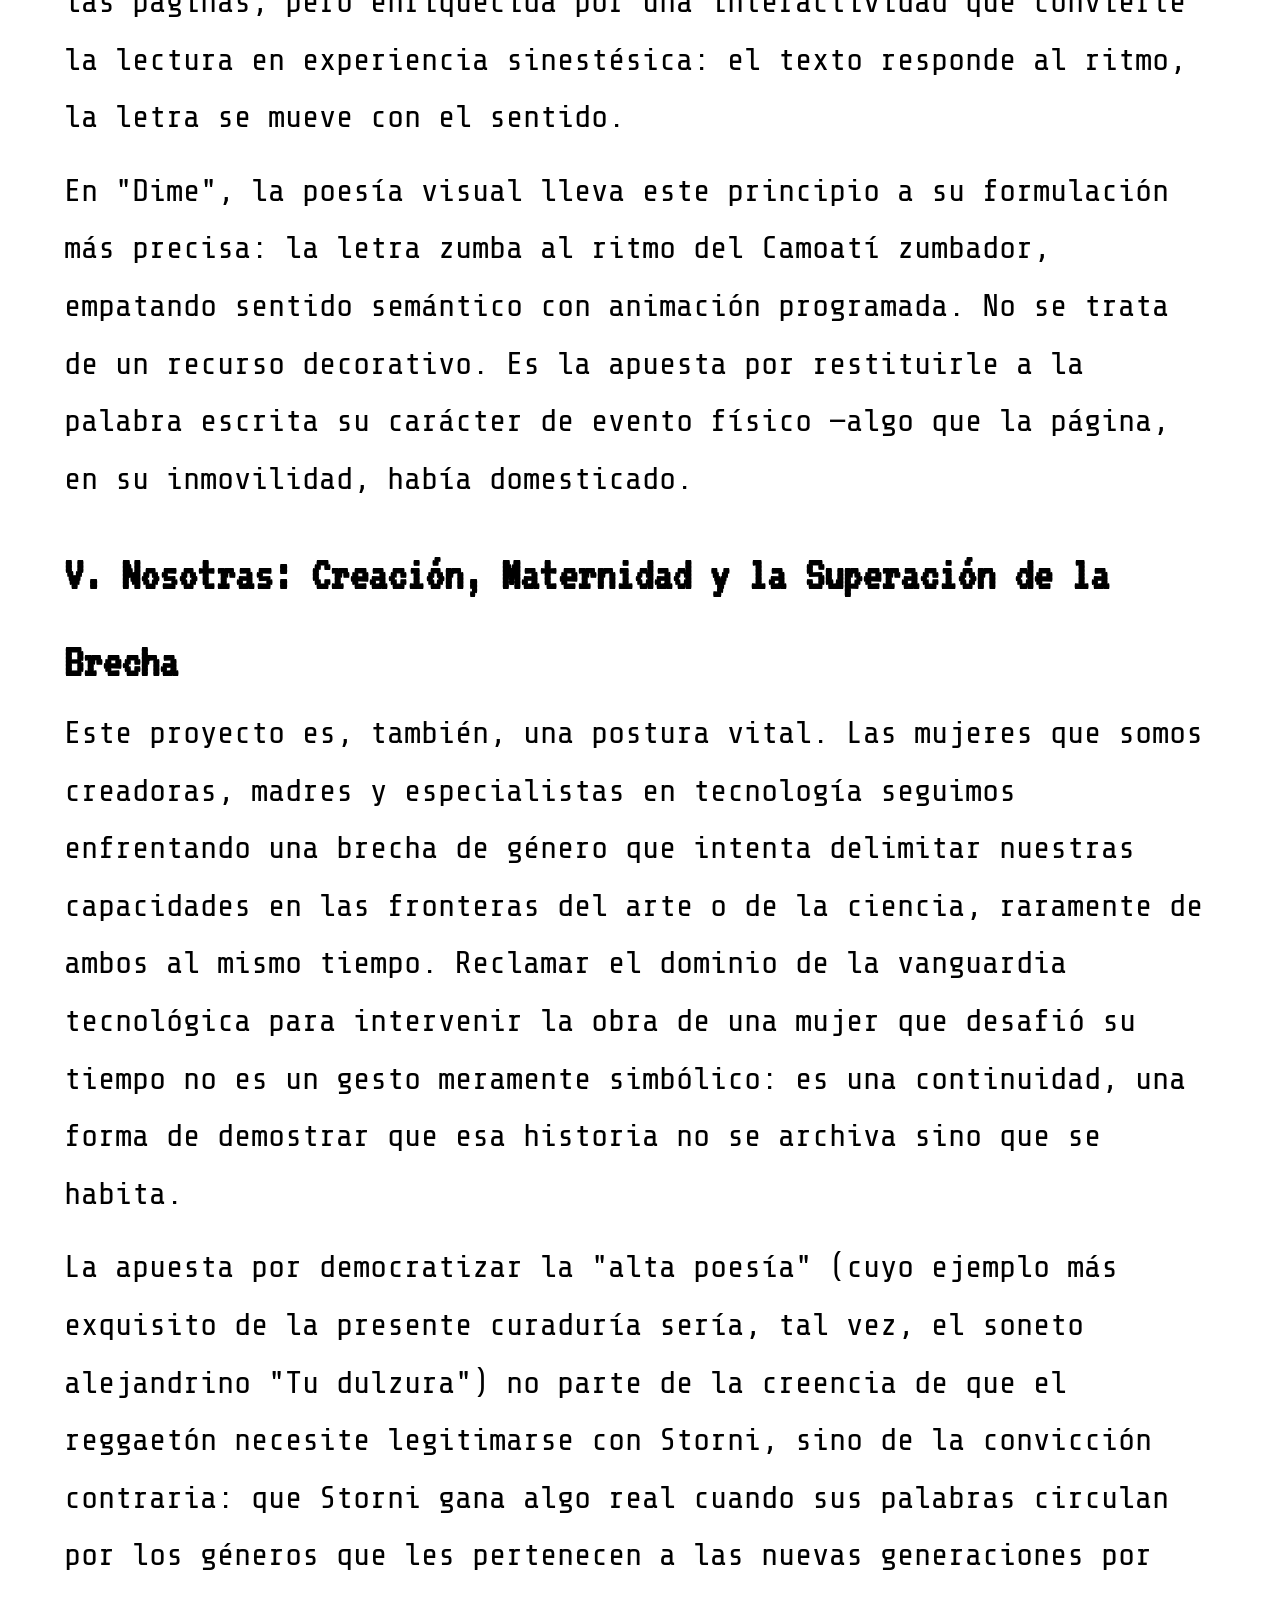
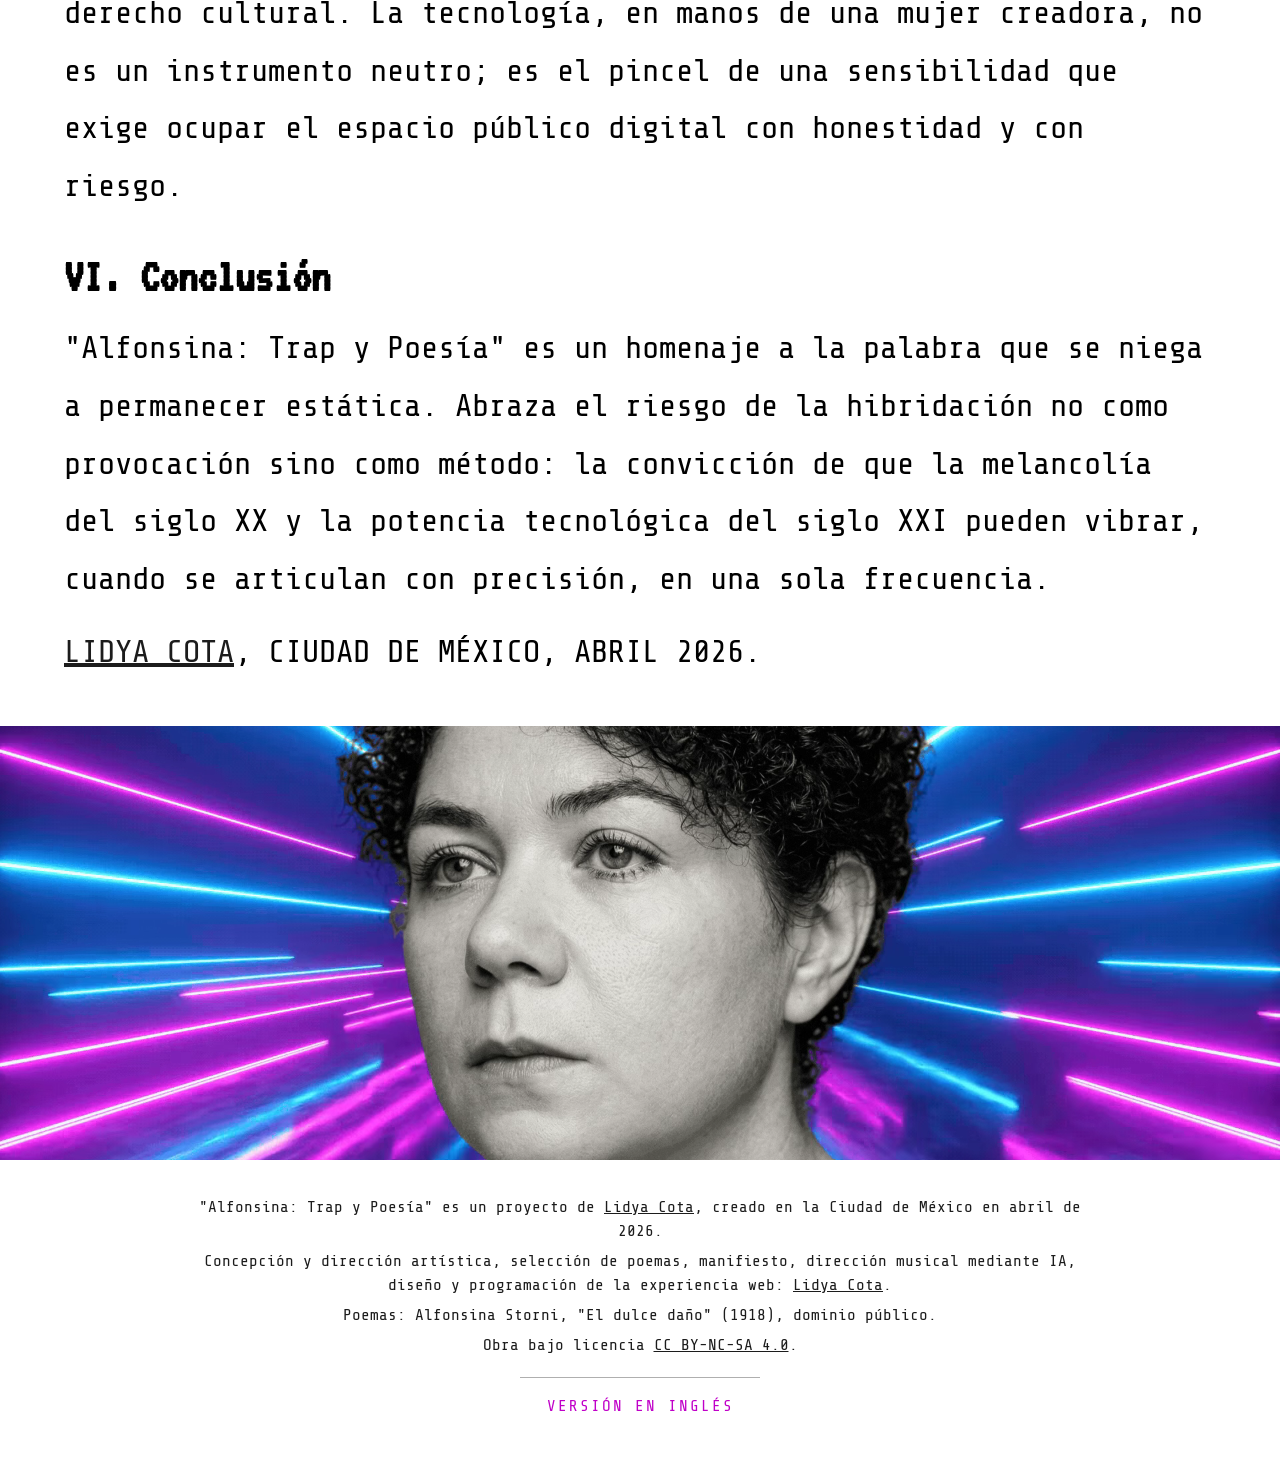
==== commit 3978b2d2: "Añadir UTM a los enlaces existentes de Lidya" ====
--- a/index.html
+++ b/index.html
@@ -12,4 +12,4 @@
         </h1>
     </div>
 
-</div></section><section class="track-index" id="tracks"><h2>TRACKS</h2><div class="track-list"><a class="track-row" href="./inicio/capricho/index.html"><span style="color: #ff00ff; font-size: 45.33333333333333px; vertical-align: baseline;">01</span><span style="font-size: 45.33333333333333px; vertical-align: baseline;"> </span><span><span style="color: #00ff00; font-size: 45.33333333333333px; vertical-align: baseline;">Capricho: </span><span style="color: #999999; font-size: 45.33333333333333px; text-decoration: underline; vertical-align: baseline;">Neoperreo &amp; Industrial Reggaeton </span><span style="color: #ff00ff; font-size: 45.33333333333333px; text-decoration: underline; vertical-align: baseline;">[Dark Experimental]</span></span></a><a class="track-row" href="./inicio/dime/index.html"><span style="color: #ff00ff; font-size: 45.33333333333333px; vertical-align: baseline;">02</span><span style="font-size: 45.33333333333333px; vertical-align: baseline;"> </span><span><span style="color: #00ff00; font-size: 45.33333333333333px; vertical-align: baseline;">Dime:</span><span style="color: #999999; font-size: 45.33333333333333px; vertical-align: baseline;"> </span><span style="color: #999999; font-size: 45.33333333333333px; text-decoration: underline; vertical-align: baseline;">Mexican Reggaeton &amp; Perreo Chilango </span><span style="color: #ff00ff; font-size: 45.33333333333333px; text-decoration: underline; vertical-align: baseline;">[Viral Street Style]</span></span></a><a class="track-row" href="./inicio/primavera/index.html"><span style="color: #ff00ff; font-size: 45.33333333333333px; vertical-align: baseline;">03</span><span style="font-size: 45.33333333333333px; vertical-align: baseline;"> </span><span><span style="color: #00ff00; font-size: 45.33333333333333px; vertical-align: baseline;">Primavera:</span><span style="color: #999999; font-size: 45.33333333333333px; vertical-align: baseline;"> </span><span style="color: #999999; font-size: 45.33333333333333px; text-decoration: underline; vertical-align: baseline;">Modern Dominican Dembow </span><span style="color: #ff00ff; font-size: 45.33333333333333px; text-decoration: underline; vertical-align: baseline;">[Aggressive &amp; High-Energy]</span></span></a><a class="track-row" href="./inicio/tu-y-yo/index.html"><span style="color: #ff00ff; font-size: 45.33333333333333px; vertical-align: baseline;">04</span><span style="font-size: 45.33333333333333px; vertical-align: baseline;"> </span><span><span style="color: #00ff00; font-size: 45.33333333333333px; vertical-align: baseline;">Tú y yo:</span><span style="color: #999999; font-size: 45.33333333333333px; vertical-align: baseline;"> </span><span style="color: #999999; font-size: 45.33333333333333px; text-decoration: underline; vertical-align: baseline;">Modern Polish Reggaeton </span><span style="color: #ff00ff; font-size: 45.33333333333333px; text-decoration: underline; vertical-align: baseline;">[Sweet &amp; Melodic]</span></span></a><a class="track-row" href="./inicio/tu-dulzura/index.html"><span style="color: #ff00ff; font-size: 45.33333333333333px; vertical-align: baseline;">05</span><span style="font-size: 45.33333333333333px; vertical-align: baseline;"> </span><span><span style="color: #00ff00; font-size: 45.33333333333333px; vertical-align: baseline;">Tu dulzura:</span><span style="color: #999999; font-size: 45.33333333333333px; vertical-align: baseline;"> </span><span style="color: #999999; font-size: 45.33333333333333px; text-decoration: underline; vertical-align: baseline;">Latin Urban Reggaeton </span><span style="color: #ff00ff; font-size: 45.33333333333333px; text-decoration: underline; vertical-align: baseline;">[Sensual &amp; Mid-tempo]</span></span></a><a class="track-row" href="./inicio/oh-tu/index.html"><span style="color: #ff00ff; font-size: 45.33333333333333px; vertical-align: baseline;">06</span><span style="font-size: 45.33333333333333px; vertical-align: baseline;"> </span><span><span style="color: #00ff00; font-size: 45.33333333333333px; vertical-align: baseline;">¡Oh, tú!:</span><span style="color: #999999; font-size: 45.33333333333333px; vertical-align: baseline;"> </span><span style="color: #999999; font-size: 45.33333333333333px; text-decoration: underline; vertical-align: baseline;">Cartoon Trap &amp; Comedy Hip-Hop </span><span style="color: #ff00ff; font-size: 45.33333333333333px; text-decoration: underline; vertical-align: baseline;">[Linguistic Glitch]</span></span></a><a class="track-row" href="./inicio/viaje-finido/index.html"><span style="color: #ff00ff; font-size: 45.33333333333333px; vertical-align: baseline;">07</span><span style="font-size: 45.33333333333333px; vertical-align: baseline;"> </span><span><span style="color: #00ff00; font-size: 45.33333333333333px; vertical-align: baseline;">Viaje finido:</span><span style="color: #999999; font-size: 45.33333333333333px; vertical-align: baseline;"> </span><span style="color: #999999; font-size: 45.33333333333333px; text-decoration: underline; vertical-align: baseline;">Puerto Rican Reggaeton &amp; Latin Trap </span><span style="color: #ff00ff; font-size: 45.33333333333333px; text-decoration: underline; vertical-align: baseline;">[Melancholic Urbano]</span></span></a><a class="track-row" href="./inicio/risas/index.html"><span style="color: #ff00ff; font-size: 45.33333333333333px; vertical-align: baseline;">08</span><span style="font-size: 45.33333333333333px; vertical-align: baseline;"> </span><span><span style="color: #00ff00; font-size: 45.33333333333333px; vertical-align: baseline;">Risas:</span><span style="color: #999999; font-size: 45.33333333333333px; vertical-align: baseline;"> </span><span style="color: #999999; font-size: 45.33333333333333px; text-decoration: underline; vertical-align: baseline;">Mexican Reggaeton </span><span style="color: #ff00ff; font-size: 45.33333333333333px; text-decoration: underline; vertical-align: baseline;">[Chacalón Flow &amp; Dirty Dembow]</span></span></a></div></section></main><section class="manifesto" id="manifiesto"><div class="manifesto-inner"><h1 style="line-height: 1.656; text-align: center;"><span style="color: #000000; font-size: 96.0px; font-variant: normal; vertical-align: baseline;">Manifiesto</span></h1><h1 style="background-color: transparent; border-bottom: none; border-left: none; border-right: none; border-top: none; line-height: 1.656; margin-bottom: 0.0pt; margin-top: 34.0pt; padding-bottom: 0.0pt; padding-left: 0.0pt; padding-right: 0.0pt; padding-top: 0.0pt; text-align: center;"><span style="color: #000000; font-size: 64.0px; font-variant: normal; vertical-align: baseline;">(para una Remediación Transmedia)</span></h1><p style="background-color: transparent; border-bottom: none; border-left: none; border-right: none; border-top: none; line-height: 1.38; margin-bottom: 0.0pt; margin-top: 0.0pt; padding-bottom: 0.0pt; padding-left: 0.0pt; padding-right: 0.0pt; padding-top: 0.0pt;"><br></p><h2 style="background-color: transparent; border-bottom: none; border-left: none; border-right: none; border-top: none; line-height: 1.7999999999999998; margin-bottom: 0.0pt; margin-top: 18.0pt; padding-bottom: 0.0pt; padding-left: 0.0pt; padding-right: 0.0pt; padding-top: 0.0pt;"><span style="color: #000000; font-size: 48.0px; font-variant: normal; vertical-align: baseline;">I. La Colisión de Mundos: Vanguardia y Reactivación</span></h2><p style="line-height: 1.7999999999999998;"><span style="color: #000000; font-size: 32.0px; font-variant: normal; vertical-align: baseline;">"Alfonsina: Trap y Poesía" no es solamente una musicalización; es una pieza híbrida que escapa de la linealidad tradicional para habitar lo escritural desde el sonido, la voz y la imagen. El proyecto opera como una traducción cultural e intersemiótica, donde la voz de la poeta argentina Alfonsina Storni —nacida el 22 de mayo de 1892 en Sala Capriasca, Suiza— es recontextualizada en el ecosistema del Trap y el Reggaetón.</span></p><p style="line-height: 1.7999999999999998;"><span style="color: #000000; font-size: 32.0px; font-variant: normal; vertical-align: baseline;">La propuesta es una remediación transmedia donde el soporte digital es, efectivamente, el mensaje (ver Marshall McLuhan). Al inyectar la lírica de Storni en ritmos históricamente subestimados por la cultura hegemónica, esta obra busca disolver la frontera entre intelectualidad académica y pulsión popular urbana —una frontera que, en gran medida, siempre fue una frontera de clase. La colisión entre la sobriedad del texto lírico y la agresividad del dembow no es un gesto de contraste fácil: es la demostración de que la sensibilidad de Alfonsina fue, en su esencia, una vanguardia perpetua que el canon contuvo sin poder neutralizar.</span></p><p style="background-color: transparent; border-bottom: none; border-left: none; border-right: none; border-top: none; line-height: 1.38; margin-bottom: 0.0pt; margin-top: 0.0pt; padding-bottom: 0.0pt; padding-left: 0.0pt; padding-right: 0.0pt; padding-top: 0.0pt;"><br></p><h2 style="background-color: transparent; border-bottom: none; border-left: none; border-right: none; border-top: none; line-height: 1.7999999999999998; margin-bottom: 0.0pt; margin-top: 18.0pt; padding-bottom: 0.0pt; padding-left: 0.0pt; padding-right: 0.0pt; padding-top: 0.0pt;"><span style="color: #000000; font-size: 48.0px; font-variant: normal; vertical-align: baseline;">II. La Selección: El Dulce Daño (1918)</span></h2><p style="line-height: 1.7999999999999998;"><span style="color: #000000; font-size: 32.0px; font-variant: normal; vertical-align: baseline;">La curaduría se centra en </span><span style="color: #000000; font-size: 32.0px; font-variant: normal; vertical-align: baseline;">"El dulce daño"</span><span style="color: #000000; font-size: 32.0px; font-variant: normal; vertical-align: baseline;">, publicado en 1918 por la Editorial Cooperativa Buenos Aires. Escrito cuando Alfonsina tenía 26 años y enfrentaba la maternidad soltera en una sociedad que la castigaba por ello, el poemario explora un erotismo y una carga pasional que conservan, más de un siglo después, una vigencia incómoda.</span></p><p style="line-height: 1.7999999999999998;"><span style="color: #000000; font-size: 32.0px; font-variant: normal; vertical-align: baseline;">La operación es, en algún sentido, borgiana: el poema permanece idéntico en su letra, pero al habitar un nuevo tiempo y una nueva materialidad sonora, su significado se desplaza. "Capricho", leído históricamente como queja romántica, bajo el ritmo del neoperreo y el reggaetón industrial revela su verdadero sentido: una subversión política y de género que el contexto original sofocaba. El género musical no ilustra el poema; le permite mostrar la ironía que siempre estuvo ahí.</span></p><p style="background-color: transparent; border-bottom: none; border-left: none; border-right: none; border-top: none; line-height: 1.38; margin-bottom: 0.0pt; margin-top: 0.0pt; padding-bottom: 0.0pt; padding-left: 0.0pt; padding-right: 0.0pt; padding-top: 0.0pt;"><br></p><h2 style="background-color: transparent; border-bottom: none; border-left: none; border-right: none; border-top: none; line-height: 1.7999999999999998; margin-bottom: 0.0pt; margin-top: 18.0pt; padding-bottom: 0.0pt; padding-left: 0.0pt; padding-right: 0.0pt; padding-top: 0.0pt;"><span style="color: #000000; font-size: 48.0px; font-variant: normal; vertical-align: baseline;">III. El Pincel Sintético: La Tecnología como Instrumento de Precisión</span></h2><p style="line-height: 1.7999999999999998;"><span style="color: #000000; font-size: 32.0px; font-variant: normal; vertical-align: baseline;">Se reivindica aquí el uso de la Inteligencia Artificial no como automatismo, sino como instrumento de experimentación sonora dirigido por una sensibilidad curatorial específica. La discusión sobre si la fotografía "competía" con la pintura ya fue saldada; hoy resulta evidente que los medios técnicos no invalidan la creación artística, sino que la obligan a precisarse. El valor de esta obra no reside en el uso de la herramienta, sino en su dirección: en las decisiones que anteceden y condicionan cada resultado.</span></p><p style="line-height: 1.7999999999999998;"><span style="color: #000000; font-size: 32.0px; font-variant: normal; vertical-align: baseline;">La programación de prompts técnicos —especificando BPMs, texturas de Chacalón flow o distorsiones de linguistic glitch— funciona como una dirección de arte deliberada:</span></p><p style="background-color: transparent; border-bottom: none; border-left: none; border-right: none; border-top: none; line-height: 1.38; margin-bottom: 0.0pt; margin-top: 0.0pt; padding-bottom: 0.0pt; padding-left: 0.0pt; padding-right: 0.0pt; padding-top: 0.0pt;"><br></p><p style="line-height: 1.7999999999999998;"><span style="color: #000000; font-size: 32.0px; font-variant: normal; vertical-align: baseline;">"Primavera" exigía la explosividad del dembow dominicano para traducir la vitalidad física del corazón en el poema.</span></p><p style="line-height: 1.7999999999999998;"><span style="color: #000000; font-size: 32.0px; font-variant: normal; vertical-align: baseline;">"¡Oh, tú!" utiliza el cartoon trap para tratar las palabras como objetos sonoros, generando un humor lingüístico latente en el texto original.</span></p><p style="line-height: 1.7999999999999998;"><span style="color: #000000; font-size: 32.0px; font-variant: normal; vertical-align: baseline;">"Risas" encuentra en el reggaetón mexicano y el heavy 808 bass la crudeza necesaria para elevar el dolor hasta la carcajada, sin resolverlo en ninguna de las dos.</span></p><p style="background-color: transparent; border-bottom: none; border-left: none; border-right: none; border-top: none; line-height: 1.38; margin-bottom: 0.0pt; margin-top: 0.0pt; padding-bottom: 0.0pt; padding-left: 0.0pt; padding-right: 0.0pt; padding-top: 0.0pt;"><br></p><p style="background-color: transparent; border-bottom: none; border-left: none; border-right: none; border-top: none; line-height: 1.38; margin-bottom: 0.0pt; margin-top: 0.0pt; padding-bottom: 0.0pt; padding-left: 0.0pt; padding-right: 0.0pt; padding-top: 0.0pt;"><br></p><h2 style="background-color: transparent; border-bottom: none; border-left: none; border-right: none; border-top: none; line-height: 1.7999999999999998; margin-bottom: 0.0pt; margin-top: 18.0pt; padding-bottom: 0.0pt; padding-left: 0.0pt; padding-right: 0.0pt; padding-top: 0.0pt;"><span style="color: #000000; font-size: 48.0px; font-variant: normal; vertical-align: baseline;">IV. Cartografías Sensoriales y Poesía Visual</span></h2><p style="line-height: 1.7999999999999998;"><span style="color: #000000; font-size: 32.0px; font-variant: normal; vertical-align: baseline;">El proyecto se presenta como un álbum-libro digital. El sitio web no aloja la obra: es la obra misma. La navegación imita el paso de las páginas, pero enriquecida por una interactividad que convierte la lectura en experiencia sinestésica: el texto responde al ritmo, la letra se mueve con el sentido.</span></p><p style="line-height: 1.7999999999999998;"><span style="color: #000000; font-size: 32.0px; font-variant: normal; vertical-align: baseline;">En "Dime", la poesía visual lleva este principio a su formulación más precisa: la letra zumba al ritmo del Camoatí zumbador, empatando sentido semántico con animación programada. No se trata de un recurso decorativo. Es la apuesta por restituirle a la palabra escrita su carácter de evento físico —algo que la página, en su inmovilidad, había domesticado.</span></p><p style="background-color: transparent; border-bottom: none; border-left: none; border-right: none; border-top: none; line-height: 1.38; margin-bottom: 0.0pt; margin-top: 0.0pt; padding-bottom: 0.0pt; padding-left: 0.0pt; padding-right: 0.0pt; padding-top: 0.0pt;"><br></p><h2 style="background-color: transparent; border-bottom: none; border-left: none; border-right: none; border-top: none; line-height: 1.7999999999999998; margin-bottom: 0.0pt; margin-top: 18.0pt; padding-bottom: 0.0pt; padding-left: 0.0pt; padding-right: 0.0pt; padding-top: 0.0pt;"><span style="color: #000000; font-size: 48.0px; font-variant: normal; vertical-align: baseline;">V. Nosotras: Creación, Maternidad y la Superación de la Brecha</span></h2><p style="line-height: 1.7999999999999998;"><span style="color: #000000; font-size: 32.0px; font-variant: normal; vertical-align: baseline;">Este proyecto es, también, una postura vital. Las mujeres que somos creadoras, madres y especialistas en tecnología seguimos enfrentando una brecha de género que intenta delimitar nuestras capacidades en las fronteras del arte o de la ciencia, raramente de ambos al mismo tiempo. Reclamar el dominio de la vanguardia tecnológica para intervenir la obra de una mujer que desafió su tiempo no es un gesto meramente simbólico: es una continuidad, una forma de demostrar que esa historia no se archiva sino que se habita.</span></p><p style="line-height: 1.7999999999999998;"><span style="color: #000000; font-size: 32.0px; font-variant: normal; vertical-align: baseline;">La apuesta por democratizar la "alta poesía" (cuyo ejemplo más exquisito de la presente curaduría sería, tal vez, el soneto alejandrino "Tu dulzura") no parte de la creencia de que el reggaetón necesite legitimarse con Storni, sino de la convicción contraria: que Storni gana algo real cuando sus palabras circulan por los géneros que les pertenecen a las nuevas generaciones por derecho cultural. La tecnología, en manos de una mujer creadora, no es un instrumento neutro; es el pincel de una sensibilidad que exige ocupar el espacio público digital con honestidad y con riesgo.</span></p><p style="background-color: transparent; border-bottom: none; border-left: none; border-right: none; border-top: none; line-height: 1.38; margin-bottom: 0.0pt; margin-top: 0.0pt; padding-bottom: 0.0pt; padding-left: 0.0pt; padding-right: 0.0pt; padding-top: 0.0pt;"><br></p><h3 style="background-color: transparent; border-bottom: none; border-left: none; border-right: none; border-top: none; line-height: 1.7999999999999998; margin-bottom: 0.0pt; margin-top: 14.0pt; padding-bottom: 0.0pt; padding-left: 0.0pt; padding-right: 0.0pt; padding-top: 0.0pt;"><span style="color: #000000; font-size: 48.0px; font-variant: normal; vertical-align: baseline;">VI. Conclusión</span></h3><p style="line-height: 1.7999999999999998;"><span style="color: #000000; font-size: 32.0px; font-variant: normal; vertical-align: baseline;">"Alfonsina: Trap y Poesía" es un homenaje a la palabra que se niega a permanecer estática. Abraza el riesgo de la hibridación no como provocación sino como método: la convicción de que la melancolía del siglo XX y la potencia tecnológica del siglo XXI pueden vibrar, cuando se articulan con precisión, en una sola frecuencia.</span></p><p style="background-color: transparent; border-bottom: none; border-left: none; border-right: none; border-top: none; line-height: 1.38; margin-bottom: 0.0pt; margin-top: 0.0pt; padding-bottom: 0.0pt; padding-left: 0.0pt; padding-right: 0.0pt; padding-top: 0.0pt;"><br></p><p style="background-color: transparent; border-bottom: none; border-left: none; border-right: none; border-top: none; line-height: 1.38; margin-bottom: 0.0pt; margin-top: 0.0pt; padding-bottom: 0.0pt; padding-left: 0.0pt; padding-right: 0.0pt; padding-top: 0.0pt;"><br></p><p style="line-height: 1.7999999999999998;"><a href="https://lidyacota.com/"><span style="font-size: 32.0px; font-variant: normal; text-decoration: underline; vertical-align: baseline;">LIDYA COTA</span></a><span style="color: #000000; font-size: 32.0px; font-variant: normal; vertical-align: baseline;">, CIUDAD DE MÉXICO,</span><span style="color: #000000; font-size: 32.0px; font-variant: normal; vertical-align: baseline;"> ABRIL 2026.</span></p></div></section><video class="author-photo" muted loop playsinline preload="none" data-lazy-video data-poster="./assets/alfonsina-cabecera.jpg" role="img" aria-label="Alfonsina Storni en blanco y negro sobre rayos de neón (animación)"><source data-src="./assets/alfonsina-cabecera.mp4" type="video/mp4"><source data-src="./assets/alfonsina-cabecera.webm" type="video/webm"></video><footer class="credits"><small style="display: block; text-align: center;">"Alfonsina: Trap y Poesía" es un proyecto de <a href="https://www.lidyacota.com/">Lidya Cota</a>, creado en la Ciudad de México en abril de 2026.</small><small style="display: block; text-align: center;">Concepción y dirección artística, selección de poemas, manifiesto, dirección musical mediante IA, diseño y programación de la experiencia web: <a href="https://www.lidyacota.com/">Lidya Cota</a>.</small><small style="display: block; text-align: center;">Poemas: Alfonsina Storni, "El dulce daño" (1918), dominio público.</small><small style="display: block; text-align: center;">Obra bajo licencia <a href="https://creativecommons.org/licenses/by-nc-sa/4.0/deed.es" rel="license">CC BY-NC-SA 4.0</a>.</small><small class="lang-switch"><a href="./en/index.html" hreflang="en">Versión en inglés</a></small></footer><script src="./assets/nav.js" defer></script></body></html>+</div></section><section class="track-index" id="tracks"><h2>TRACKS</h2><div class="track-list"><a class="track-row" href="./inicio/capricho/index.html"><span style="color: #ff00ff; font-size: 45.33333333333333px; vertical-align: baseline;">01</span><span style="font-size: 45.33333333333333px; vertical-align: baseline;"> </span><span><span style="color: #00ff00; font-size: 45.33333333333333px; vertical-align: baseline;">Capricho: </span><span style="color: #999999; font-size: 45.33333333333333px; text-decoration: underline; vertical-align: baseline;">Neoperreo &amp; Industrial Reggaeton </span><span style="color: #ff00ff; font-size: 45.33333333333333px; text-decoration: underline; vertical-align: baseline;">[Dark Experimental]</span></span></a><a class="track-row" href="./inicio/dime/index.html"><span style="color: #ff00ff; font-size: 45.33333333333333px; vertical-align: baseline;">02</span><span style="font-size: 45.33333333333333px; vertical-align: baseline;"> </span><span><span style="color: #00ff00; font-size: 45.33333333333333px; vertical-align: baseline;">Dime:</span><span style="color: #999999; font-size: 45.33333333333333px; vertical-align: baseline;"> </span><span style="color: #999999; font-size: 45.33333333333333px; text-decoration: underline; vertical-align: baseline;">Mexican Reggaeton &amp; Perreo Chilango </span><span style="color: #ff00ff; font-size: 45.33333333333333px; text-decoration: underline; vertical-align: baseline;">[Viral Street Style]</span></span></a><a class="track-row" href="./inicio/primavera/index.html"><span style="color: #ff00ff; font-size: 45.33333333333333px; vertical-align: baseline;">03</span><span style="font-size: 45.33333333333333px; vertical-align: baseline;"> </span><span><span style="color: #00ff00; font-size: 45.33333333333333px; vertical-align: baseline;">Primavera:</span><span style="color: #999999; font-size: 45.33333333333333px; vertical-align: baseline;"> </span><span style="color: #999999; font-size: 45.33333333333333px; text-decoration: underline; vertical-align: baseline;">Modern Dominican Dembow </span><span style="color: #ff00ff; font-size: 45.33333333333333px; text-decoration: underline; vertical-align: baseline;">[Aggressive &amp; High-Energy]</span></span></a><a class="track-row" href="./inicio/tu-y-yo/index.html"><span style="color: #ff00ff; font-size: 45.33333333333333px; vertical-align: baseline;">04</span><span style="font-size: 45.33333333333333px; vertical-align: baseline;"> </span><span><span style="color: #00ff00; font-size: 45.33333333333333px; vertical-align: baseline;">Tú y yo:</span><span style="color: #999999; font-size: 45.33333333333333px; vertical-align: baseline;"> </span><span style="color: #999999; font-size: 45.33333333333333px; text-decoration: underline; vertical-align: baseline;">Modern Polish Reggaeton </span><span style="color: #ff00ff; font-size: 45.33333333333333px; text-decoration: underline; vertical-align: baseline;">[Sweet &amp; Melodic]</span></span></a><a class="track-row" href="./inicio/tu-dulzura/index.html"><span style="color: #ff00ff; font-size: 45.33333333333333px; vertical-align: baseline;">05</span><span style="font-size: 45.33333333333333px; vertical-align: baseline;"> </span><span><span style="color: #00ff00; font-size: 45.33333333333333px; vertical-align: baseline;">Tu dulzura:</span><span style="color: #999999; font-size: 45.33333333333333px; vertical-align: baseline;"> </span><span style="color: #999999; font-size: 45.33333333333333px; text-decoration: underline; vertical-align: baseline;">Latin Urban Reggaeton </span><span style="color: #ff00ff; font-size: 45.33333333333333px; text-decoration: underline; vertical-align: baseline;">[Sensual &amp; Mid-tempo]</span></span></a><a class="track-row" href="./inicio/oh-tu/index.html"><span style="color: #ff00ff; font-size: 45.33333333333333px; vertical-align: baseline;">06</span><span style="font-size: 45.33333333333333px; vertical-align: baseline;"> </span><span><span style="color: #00ff00; font-size: 45.33333333333333px; vertical-align: baseline;">¡Oh, tú!:</span><span style="color: #999999; font-size: 45.33333333333333px; vertical-align: baseline;"> </span><span style="color: #999999; font-size: 45.33333333333333px; text-decoration: underline; vertical-align: baseline;">Cartoon Trap &amp; Comedy Hip-Hop </span><span style="color: #ff00ff; font-size: 45.33333333333333px; text-decoration: underline; vertical-align: baseline;">[Linguistic Glitch]</span></span></a><a class="track-row" href="./inicio/viaje-finido/index.html"><span style="color: #ff00ff; font-size: 45.33333333333333px; vertical-align: baseline;">07</span><span style="font-size: 45.33333333333333px; vertical-align: baseline;"> </span><span><span style="color: #00ff00; font-size: 45.33333333333333px; vertical-align: baseline;">Viaje finido:</span><span style="color: #999999; font-size: 45.33333333333333px; vertical-align: baseline;"> </span><span style="color: #999999; font-size: 45.33333333333333px; text-decoration: underline; vertical-align: baseline;">Puerto Rican Reggaeton &amp; Latin Trap </span><span style="color: #ff00ff; font-size: 45.33333333333333px; text-decoration: underline; vertical-align: baseline;">[Melancholic Urbano]</span></span></a><a class="track-row" href="./inicio/risas/index.html"><span style="color: #ff00ff; font-size: 45.33333333333333px; vertical-align: baseline;">08</span><span style="font-size: 45.33333333333333px; vertical-align: baseline;"> </span><span><span style="color: #00ff00; font-size: 45.33333333333333px; vertical-align: baseline;">Risas:</span><span style="color: #999999; font-size: 45.33333333333333px; vertical-align: baseline;"> </span><span style="color: #999999; font-size: 45.33333333333333px; text-decoration: underline; vertical-align: baseline;">Mexican Reggaeton </span><span style="color: #ff00ff; font-size: 45.33333333333333px; text-decoration: underline; vertical-align: baseline;">[Chacalón Flow &amp; Dirty Dembow]</span></span></a></div></section></main><section class="manifesto" id="manifiesto"><div class="manifesto-inner"><h1 style="line-height: 1.656; text-align: center;"><span style="color: #000000; font-size: 96.0px; font-variant: normal; vertical-align: baseline;">Manifiesto</span></h1><h1 style="background-color: transparent; border-bottom: none; border-left: none; border-right: none; border-top: none; line-height: 1.656; margin-bottom: 0.0pt; margin-top: 34.0pt; padding-bottom: 0.0pt; padding-left: 0.0pt; padding-right: 0.0pt; padding-top: 0.0pt; text-align: center;"><span style="color: #000000; font-size: 64.0px; font-variant: normal; vertical-align: baseline;">(para una Remediación Transmedia)</span></h1><p style="background-color: transparent; border-bottom: none; border-left: none; border-right: none; border-top: none; line-height: 1.38; margin-bottom: 0.0pt; margin-top: 0.0pt; padding-bottom: 0.0pt; padding-left: 0.0pt; padding-right: 0.0pt; padding-top: 0.0pt;"><br></p><h2 style="background-color: transparent; border-bottom: none; border-left: none; border-right: none; border-top: none; line-height: 1.7999999999999998; margin-bottom: 0.0pt; margin-top: 18.0pt; padding-bottom: 0.0pt; padding-left: 0.0pt; padding-right: 0.0pt; padding-top: 0.0pt;"><span style="color: #000000; font-size: 48.0px; font-variant: normal; vertical-align: baseline;">I. La Colisión de Mundos: Vanguardia y Reactivación</span></h2><p style="line-height: 1.7999999999999998;"><span style="color: #000000; font-size: 32.0px; font-variant: normal; vertical-align: baseline;">"Alfonsina: Trap y Poesía" no es solamente una musicalización; es una pieza híbrida que escapa de la linealidad tradicional para habitar lo escritural desde el sonido, la voz y la imagen. El proyecto opera como una traducción cultural e intersemiótica, donde la voz de la poeta argentina Alfonsina Storni —nacida el 22 de mayo de 1892 en Sala Capriasca, Suiza— es recontextualizada en el ecosistema del Trap y el Reggaetón.</span></p><p style="line-height: 1.7999999999999998;"><span style="color: #000000; font-size: 32.0px; font-variant: normal; vertical-align: baseline;">La propuesta es una remediación transmedia donde el soporte digital es, efectivamente, el mensaje (ver Marshall McLuhan). Al inyectar la lírica de Storni en ritmos históricamente subestimados por la cultura hegemónica, esta obra busca disolver la frontera entre intelectualidad académica y pulsión popular urbana —una frontera que, en gran medida, siempre fue una frontera de clase. La colisión entre la sobriedad del texto lírico y la agresividad del dembow no es un gesto de contraste fácil: es la demostración de que la sensibilidad de Alfonsina fue, en su esencia, una vanguardia perpetua que el canon contuvo sin poder neutralizar.</span></p><p style="background-color: transparent; border-bottom: none; border-left: none; border-right: none; border-top: none; line-height: 1.38; margin-bottom: 0.0pt; margin-top: 0.0pt; padding-bottom: 0.0pt; padding-left: 0.0pt; padding-right: 0.0pt; padding-top: 0.0pt;"><br></p><h2 style="background-color: transparent; border-bottom: none; border-left: none; border-right: none; border-top: none; line-height: 1.7999999999999998; margin-bottom: 0.0pt; margin-top: 18.0pt; padding-bottom: 0.0pt; padding-left: 0.0pt; padding-right: 0.0pt; padding-top: 0.0pt;"><span style="color: #000000; font-size: 48.0px; font-variant: normal; vertical-align: baseline;">II. La Selección: El Dulce Daño (1918)</span></h2><p style="line-height: 1.7999999999999998;"><span style="color: #000000; font-size: 32.0px; font-variant: normal; vertical-align: baseline;">La curaduría se centra en </span><span style="color: #000000; font-size: 32.0px; font-variant: normal; vertical-align: baseline;">"El dulce daño"</span><span style="color: #000000; font-size: 32.0px; font-variant: normal; vertical-align: baseline;">, publicado en 1918 por la Editorial Cooperativa Buenos Aires. Escrito cuando Alfonsina tenía 26 años y enfrentaba la maternidad soltera en una sociedad que la castigaba por ello, el poemario explora un erotismo y una carga pasional que conservan, más de un siglo después, una vigencia incómoda.</span></p><p style="line-height: 1.7999999999999998;"><span style="color: #000000; font-size: 32.0px; font-variant: normal; vertical-align: baseline;">La operación es, en algún sentido, borgiana: el poema permanece idéntico en su letra, pero al habitar un nuevo tiempo y una nueva materialidad sonora, su significado se desplaza. "Capricho", leído históricamente como queja romántica, bajo el ritmo del neoperreo y el reggaetón industrial revela su verdadero sentido: una subversión política y de género que el contexto original sofocaba. El género musical no ilustra el poema; le permite mostrar la ironía que siempre estuvo ahí.</span></p><p style="background-color: transparent; border-bottom: none; border-left: none; border-right: none; border-top: none; line-height: 1.38; margin-bottom: 0.0pt; margin-top: 0.0pt; padding-bottom: 0.0pt; padding-left: 0.0pt; padding-right: 0.0pt; padding-top: 0.0pt;"><br></p><h2 style="background-color: transparent; border-bottom: none; border-left: none; border-right: none; border-top: none; line-height: 1.7999999999999998; margin-bottom: 0.0pt; margin-top: 18.0pt; padding-bottom: 0.0pt; padding-left: 0.0pt; padding-right: 0.0pt; padding-top: 0.0pt;"><span style="color: #000000; font-size: 48.0px; font-variant: normal; vertical-align: baseline;">III. El Pincel Sintético: La Tecnología como Instrumento de Precisión</span></h2><p style="line-height: 1.7999999999999998;"><span style="color: #000000; font-size: 32.0px; font-variant: normal; vertical-align: baseline;">Se reivindica aquí el uso de la Inteligencia Artificial no como automatismo, sino como instrumento de experimentación sonora dirigido por una sensibilidad curatorial específica. La discusión sobre si la fotografía "competía" con la pintura ya fue saldada; hoy resulta evidente que los medios técnicos no invalidan la creación artística, sino que la obligan a precisarse. El valor de esta obra no reside en el uso de la herramienta, sino en su dirección: en las decisiones que anteceden y condicionan cada resultado.</span></p><p style="line-height: 1.7999999999999998;"><span style="color: #000000; font-size: 32.0px; font-variant: normal; vertical-align: baseline;">La programación de prompts técnicos —especificando BPMs, texturas de Chacalón flow o distorsiones de linguistic glitch— funciona como una dirección de arte deliberada:</span></p><p style="background-color: transparent; border-bottom: none; border-left: none; border-right: none; border-top: none; line-height: 1.38; margin-bottom: 0.0pt; margin-top: 0.0pt; padding-bottom: 0.0pt; padding-left: 0.0pt; padding-right: 0.0pt; padding-top: 0.0pt;"><br></p><p style="line-height: 1.7999999999999998;"><span style="color: #000000; font-size: 32.0px; font-variant: normal; vertical-align: baseline;">"Primavera" exigía la explosividad del dembow dominicano para traducir la vitalidad física del corazón en el poema.</span></p><p style="line-height: 1.7999999999999998;"><span style="color: #000000; font-size: 32.0px; font-variant: normal; vertical-align: baseline;">"¡Oh, tú!" utiliza el cartoon trap para tratar las palabras como objetos sonoros, generando un humor lingüístico latente en el texto original.</span></p><p style="line-height: 1.7999999999999998;"><span style="color: #000000; font-size: 32.0px; font-variant: normal; vertical-align: baseline;">"Risas" encuentra en el reggaetón mexicano y el heavy 808 bass la crudeza necesaria para elevar el dolor hasta la carcajada, sin resolverlo en ninguna de las dos.</span></p><p style="background-color: transparent; border-bottom: none; border-left: none; border-right: none; border-top: none; line-height: 1.38; margin-bottom: 0.0pt; margin-top: 0.0pt; padding-bottom: 0.0pt; padding-left: 0.0pt; padding-right: 0.0pt; padding-top: 0.0pt;"><br></p><p style="background-color: transparent; border-bottom: none; border-left: none; border-right: none; border-top: none; line-height: 1.38; margin-bottom: 0.0pt; margin-top: 0.0pt; padding-bottom: 0.0pt; padding-left: 0.0pt; padding-right: 0.0pt; padding-top: 0.0pt;"><br></p><h2 style="background-color: transparent; border-bottom: none; border-left: none; border-right: none; border-top: none; line-height: 1.7999999999999998; margin-bottom: 0.0pt; margin-top: 18.0pt; padding-bottom: 0.0pt; padding-left: 0.0pt; padding-right: 0.0pt; padding-top: 0.0pt;"><span style="color: #000000; font-size: 48.0px; font-variant: normal; vertical-align: baseline;">IV. Cartografías Sensoriales y Poesía Visual</span></h2><p style="line-height: 1.7999999999999998;"><span style="color: #000000; font-size: 32.0px; font-variant: normal; vertical-align: baseline;">El proyecto se presenta como un álbum-libro digital. El sitio web no aloja la obra: es la obra misma. La navegación imita el paso de las páginas, pero enriquecida por una interactividad que convierte la lectura en experiencia sinestésica: el texto responde al ritmo, la letra se mueve con el sentido.</span></p><p style="line-height: 1.7999999999999998;"><span style="color: #000000; font-size: 32.0px; font-variant: normal; vertical-align: baseline;">En "Dime", la poesía visual lleva este principio a su formulación más precisa: la letra zumba al ritmo del Camoatí zumbador, empatando sentido semántico con animación programada. No se trata de un recurso decorativo. Es la apuesta por restituirle a la palabra escrita su carácter de evento físico —algo que la página, en su inmovilidad, había domesticado.</span></p><p style="background-color: transparent; border-bottom: none; border-left: none; border-right: none; border-top: none; line-height: 1.38; margin-bottom: 0.0pt; margin-top: 0.0pt; padding-bottom: 0.0pt; padding-left: 0.0pt; padding-right: 0.0pt; padding-top: 0.0pt;"><br></p><h2 style="background-color: transparent; border-bottom: none; border-left: none; border-right: none; border-top: none; line-height: 1.7999999999999998; margin-bottom: 0.0pt; margin-top: 18.0pt; padding-bottom: 0.0pt; padding-left: 0.0pt; padding-right: 0.0pt; padding-top: 0.0pt;"><span style="color: #000000; font-size: 48.0px; font-variant: normal; vertical-align: baseline;">V. Nosotras: Creación, Maternidad y la Superación de la Brecha</span></h2><p style="line-height: 1.7999999999999998;"><span style="color: #000000; font-size: 32.0px; font-variant: normal; vertical-align: baseline;">Este proyecto es, también, una postura vital. Las mujeres que somos creadoras, madres y especialistas en tecnología seguimos enfrentando una brecha de género que intenta delimitar nuestras capacidades en las fronteras del arte o de la ciencia, raramente de ambos al mismo tiempo. Reclamar el dominio de la vanguardia tecnológica para intervenir la obra de una mujer que desafió su tiempo no es un gesto meramente simbólico: es una continuidad, una forma de demostrar que esa historia no se archiva sino que se habita.</span></p><p style="line-height: 1.7999999999999998;"><span style="color: #000000; font-size: 32.0px; font-variant: normal; vertical-align: baseline;">La apuesta por democratizar la "alta poesía" (cuyo ejemplo más exquisito de la presente curaduría sería, tal vez, el soneto alejandrino "Tu dulzura") no parte de la creencia de que el reggaetón necesite legitimarse con Storni, sino de la convicción contraria: que Storni gana algo real cuando sus palabras circulan por los géneros que les pertenecen a las nuevas generaciones por derecho cultural. La tecnología, en manos de una mujer creadora, no es un instrumento neutro; es el pincel de una sensibilidad que exige ocupar el espacio público digital con honestidad y con riesgo.</span></p><p style="background-color: transparent; border-bottom: none; border-left: none; border-right: none; border-top: none; line-height: 1.38; margin-bottom: 0.0pt; margin-top: 0.0pt; padding-bottom: 0.0pt; padding-left: 0.0pt; padding-right: 0.0pt; padding-top: 0.0pt;"><br></p><h3 style="background-color: transparent; border-bottom: none; border-left: none; border-right: none; border-top: none; line-height: 1.7999999999999998; margin-bottom: 0.0pt; margin-top: 14.0pt; padding-bottom: 0.0pt; padding-left: 0.0pt; padding-right: 0.0pt; padding-top: 0.0pt;"><span style="color: #000000; font-size: 48.0px; font-variant: normal; vertical-align: baseline;">VI. Conclusión</span></h3><p style="line-height: 1.7999999999999998;"><span style="color: #000000; font-size: 32.0px; font-variant: normal; vertical-align: baseline;">"Alfonsina: Trap y Poesía" es un homenaje a la palabra que se niega a permanecer estática. Abraza el riesgo de la hibridación no como provocación sino como método: la convicción de que la melancolía del siglo XX y la potencia tecnológica del siglo XXI pueden vibrar, cuando se articulan con precisión, en una sola frecuencia.</span></p><p style="background-color: transparent; border-bottom: none; border-left: none; border-right: none; border-top: none; line-height: 1.38; margin-bottom: 0.0pt; margin-top: 0.0pt; padding-bottom: 0.0pt; padding-left: 0.0pt; padding-right: 0.0pt; padding-top: 0.0pt;"><br></p><p style="background-color: transparent; border-bottom: none; border-left: none; border-right: none; border-top: none; line-height: 1.38; margin-bottom: 0.0pt; margin-top: 0.0pt; padding-bottom: 0.0pt; padding-left: 0.0pt; padding-right: 0.0pt; padding-top: 0.0pt;"><br></p><p style="line-height: 1.7999999999999998;"><a href="https://lidyacota.com/?utm_source=alfonsina_trap_y_poesia&amp;utm_medium=referral&amp;utm_campaign=creditos"><span style="font-size: 32.0px; font-variant: normal; text-decoration: underline; vertical-align: baseline;">LIDYA COTA</span></a><span style="color: #000000; font-size: 32.0px; font-variant: normal; vertical-align: baseline;">, CIUDAD DE MÉXICO,</span><span style="color: #000000; font-size: 32.0px; font-variant: normal; vertical-align: baseline;"> ABRIL 2026.</span></p></div></section><video class="author-photo" muted loop playsinline preload="none" data-lazy-video data-poster="./assets/alfonsina-cabecera.jpg" role="img" aria-label="Alfonsina Storni en blanco y negro sobre rayos de neón (animación)"><source data-src="./assets/alfonsina-cabecera.mp4" type="video/mp4"><source data-src="./assets/alfonsina-cabecera.webm" type="video/webm"></video><footer class="credits"><small style="display: block; text-align: center;">"Alfonsina: Trap y Poesía" es un proyecto de <a href="https://www.lidyacota.com/?utm_source=alfonsina_trap_y_poesia&amp;utm_medium=referral&amp;utm_campaign=creditos">Lidya Cota</a>, creado en la Ciudad de México en abril de 2026.</small><small style="display: block; text-align: center;">Concepción y dirección artística, selección de poemas, manifiesto, dirección musical mediante IA, diseño y programación de la experiencia web: <a href="https://www.lidyacota.com/?utm_source=alfonsina_trap_y_poesia&amp;utm_medium=referral&amp;utm_campaign=creditos">Lidya Cota</a>.</small><small style="display: block; text-align: center;">Poemas: Alfonsina Storni, "El dulce daño" (1918), dominio público.</small><small style="display: block; text-align: center;">Obra bajo licencia <a href="https://creativecommons.org/licenses/by-nc-sa/4.0/deed.es" rel="license">CC BY-NC-SA 4.0</a>.</small><small class="lang-switch"><a href="./en/index.html" hreflang="en">Versión en inglés</a></small></footer><script src="./assets/nav.js" defer></script></body></html>
